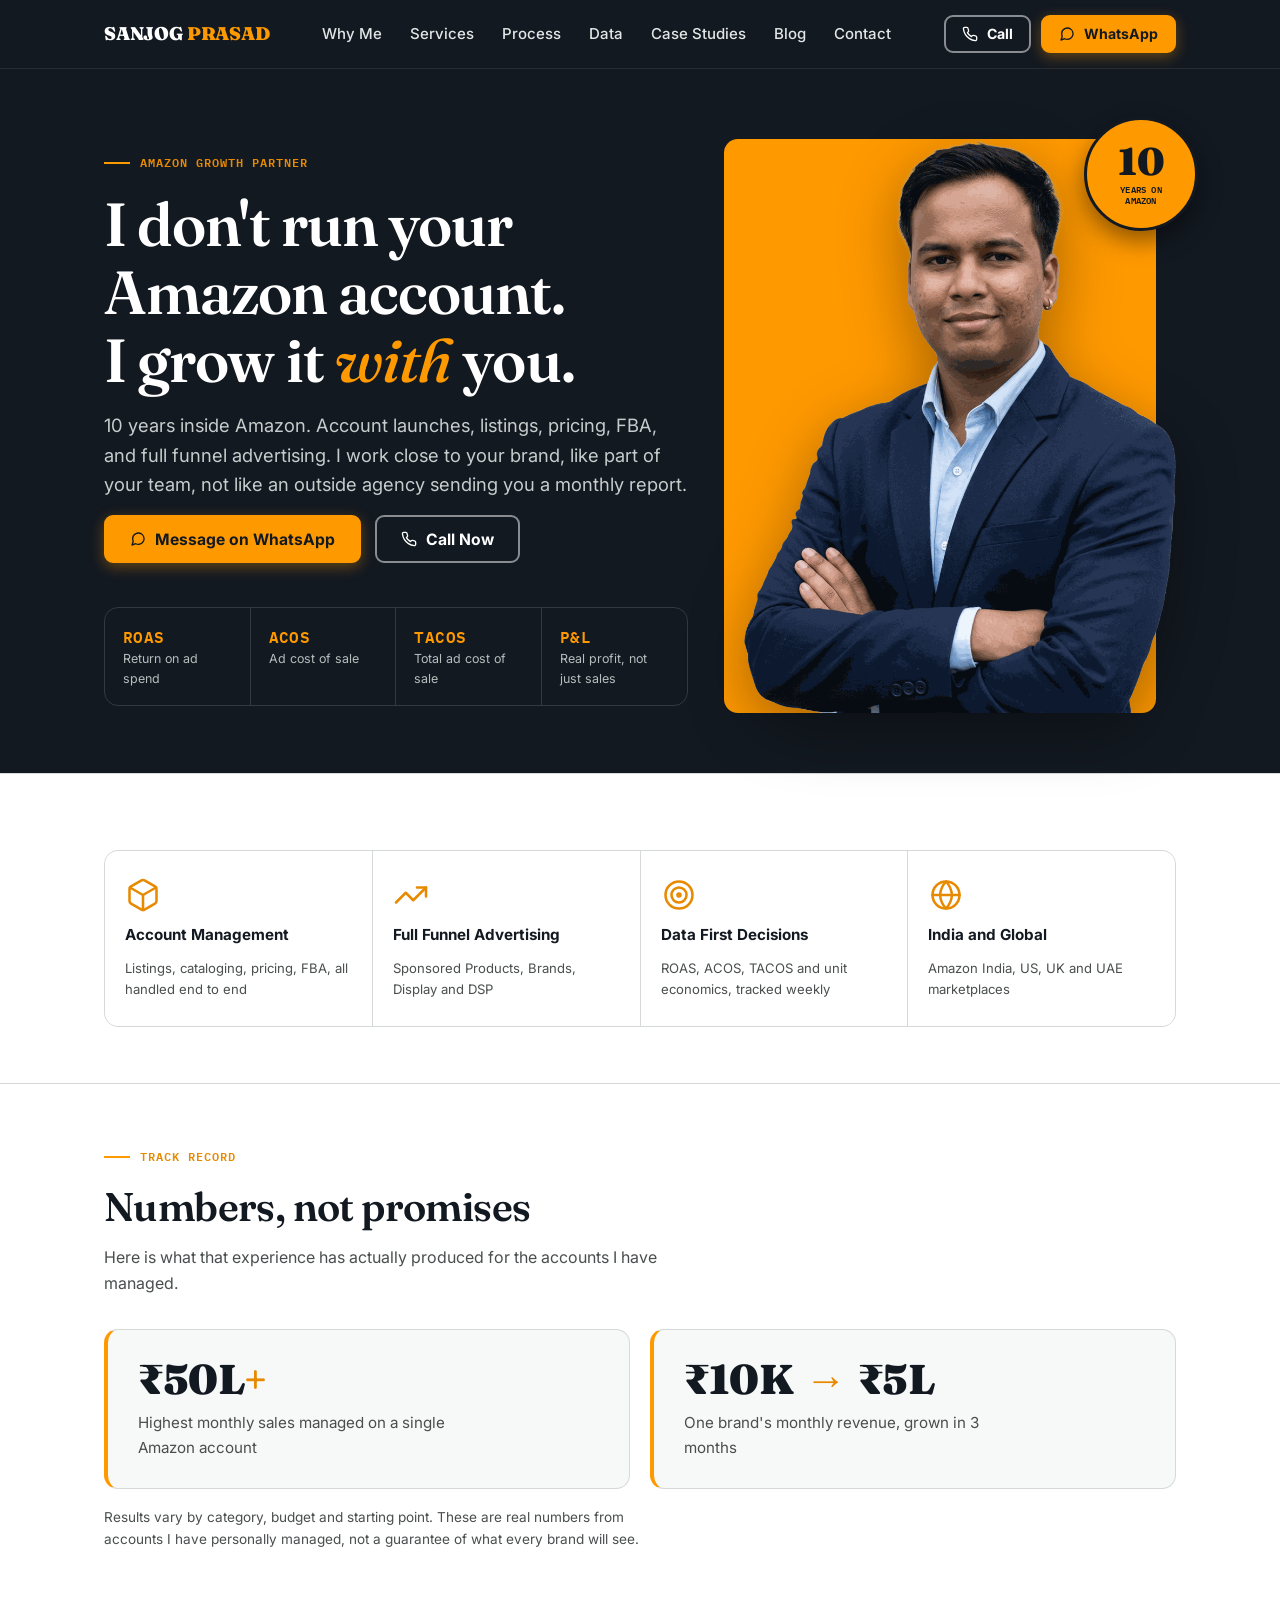
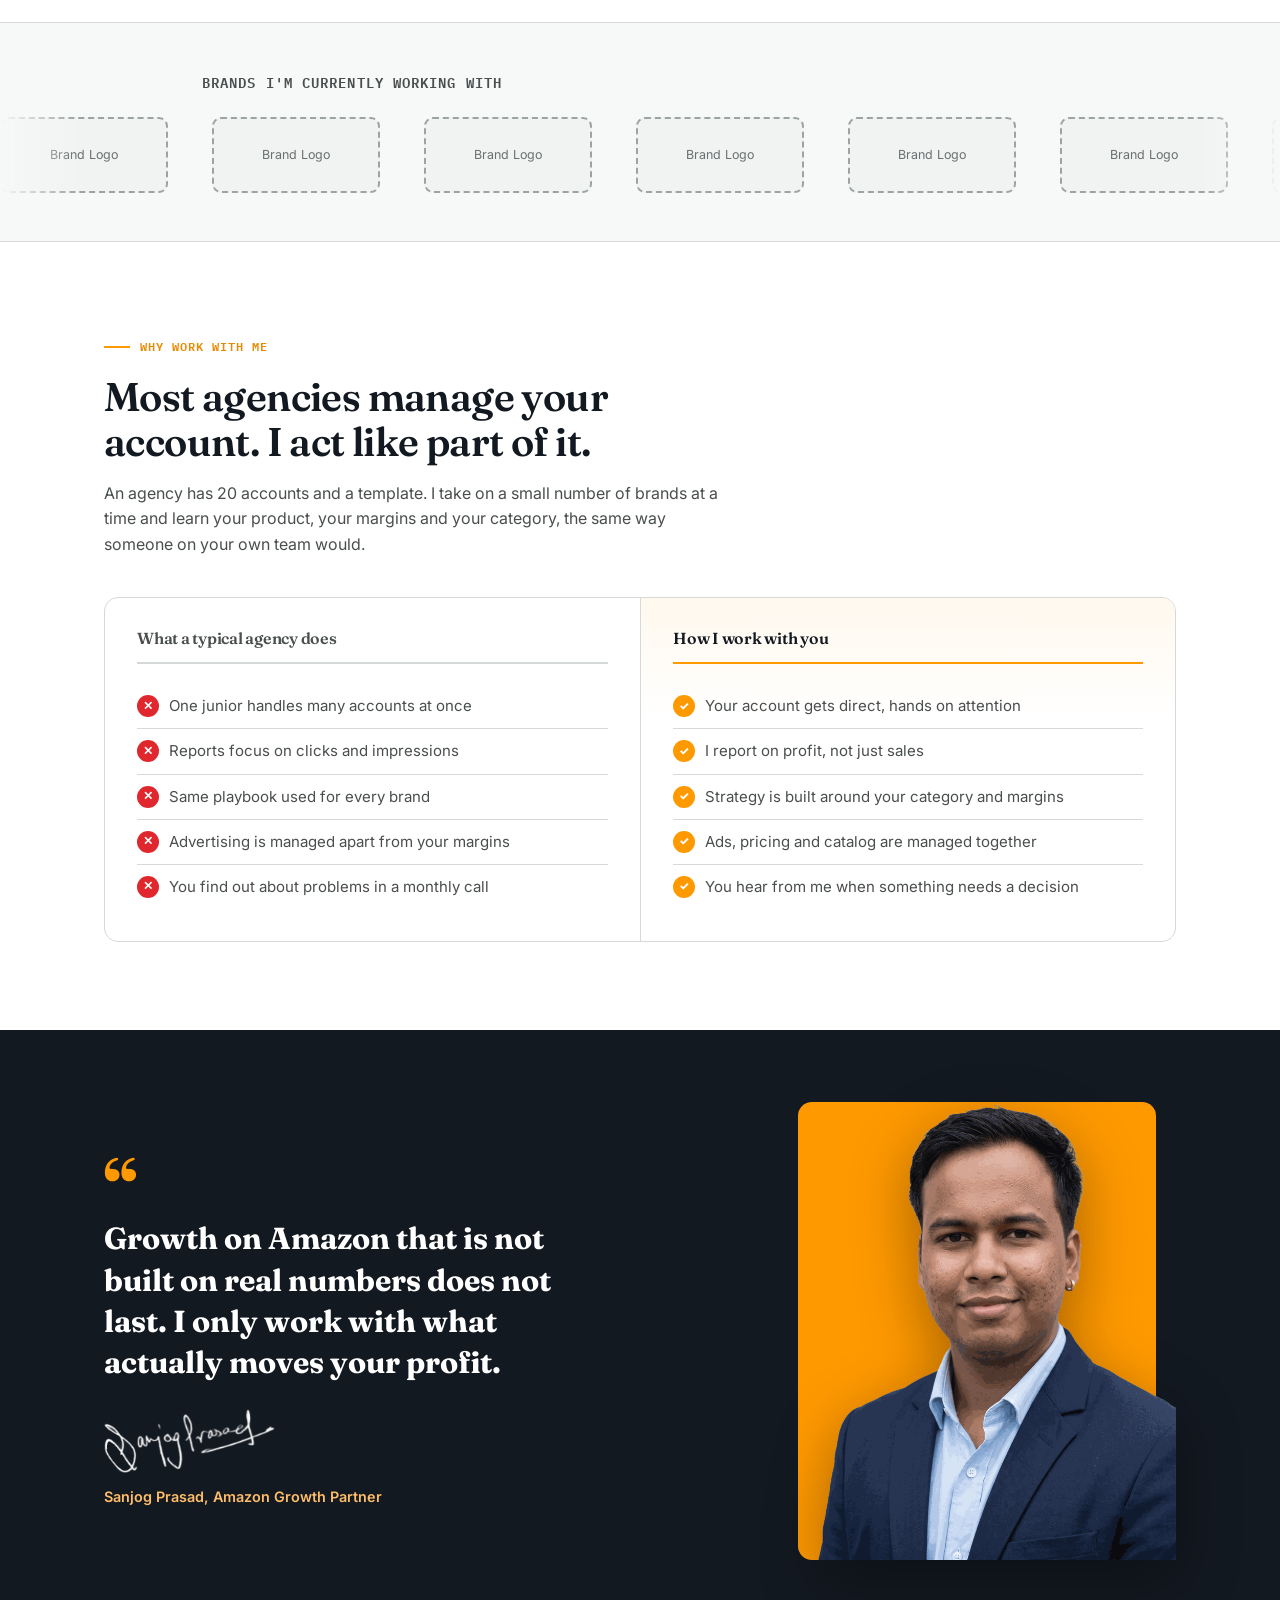
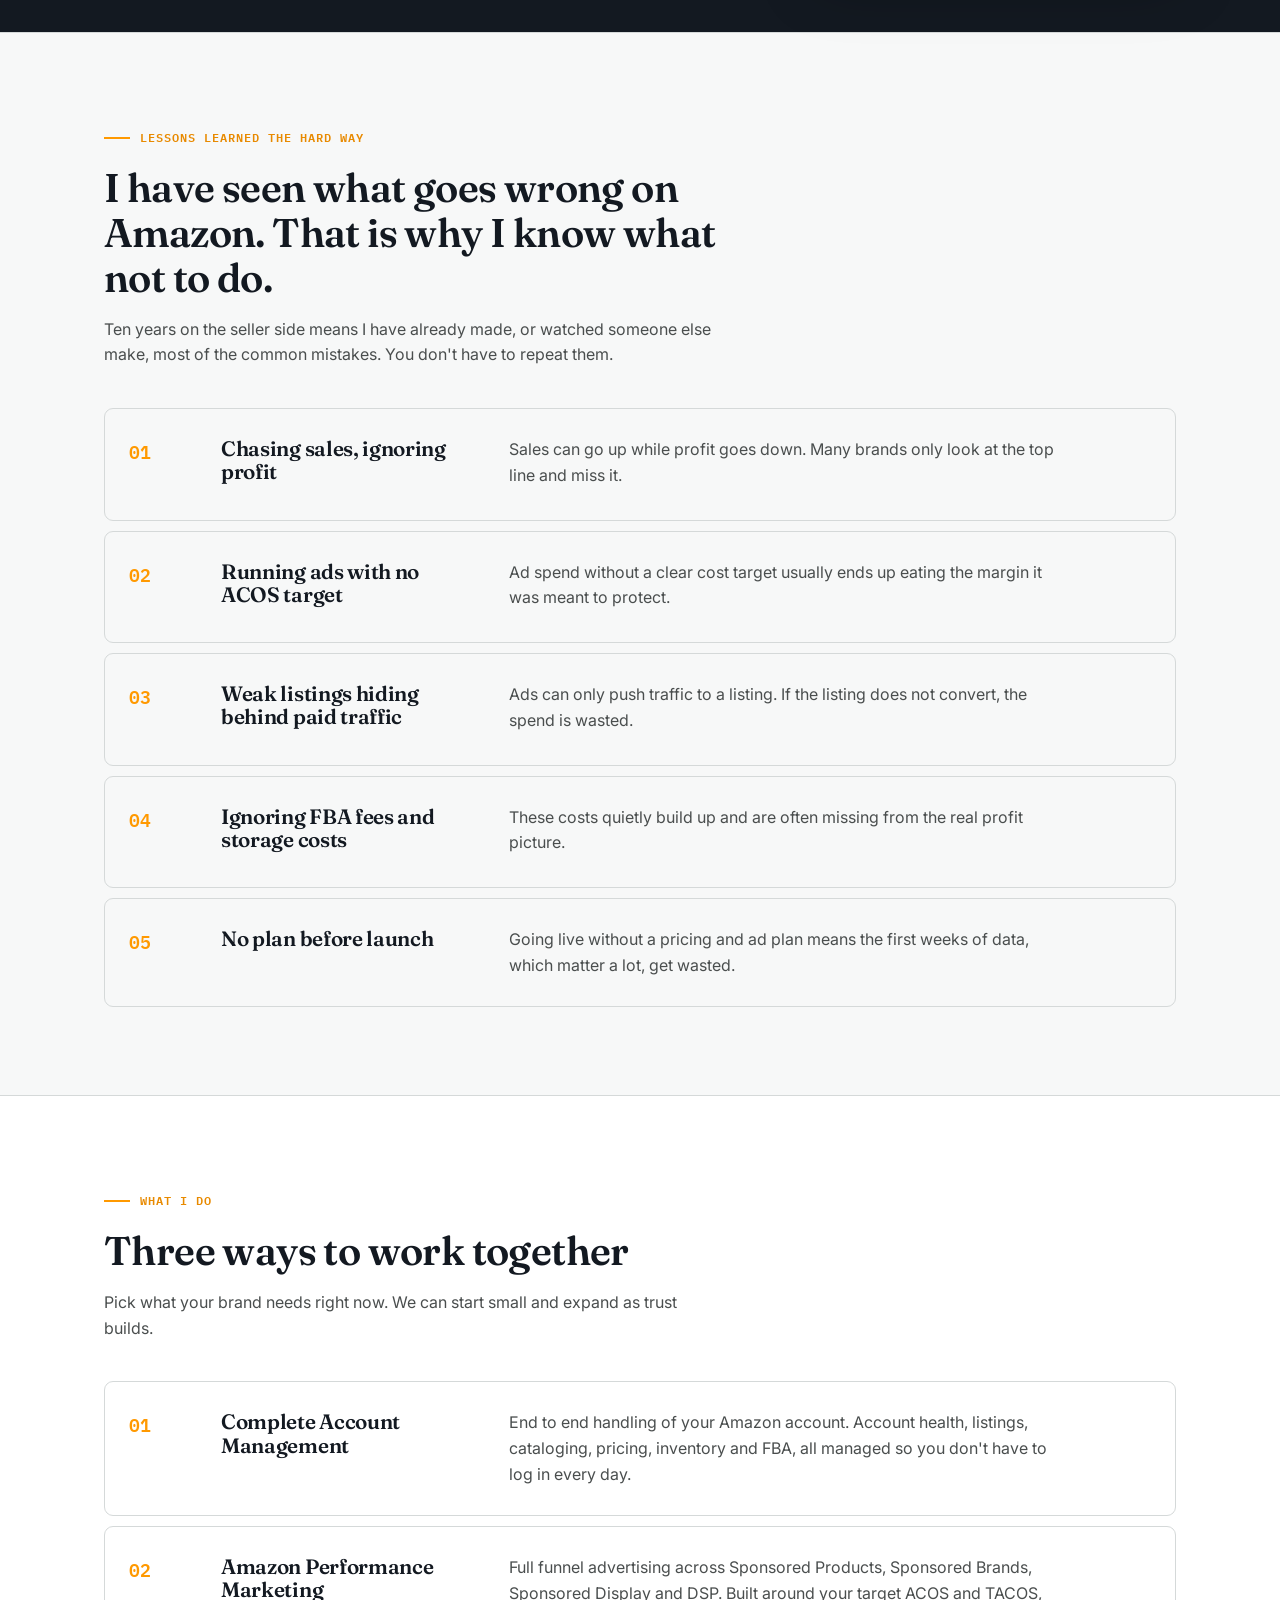
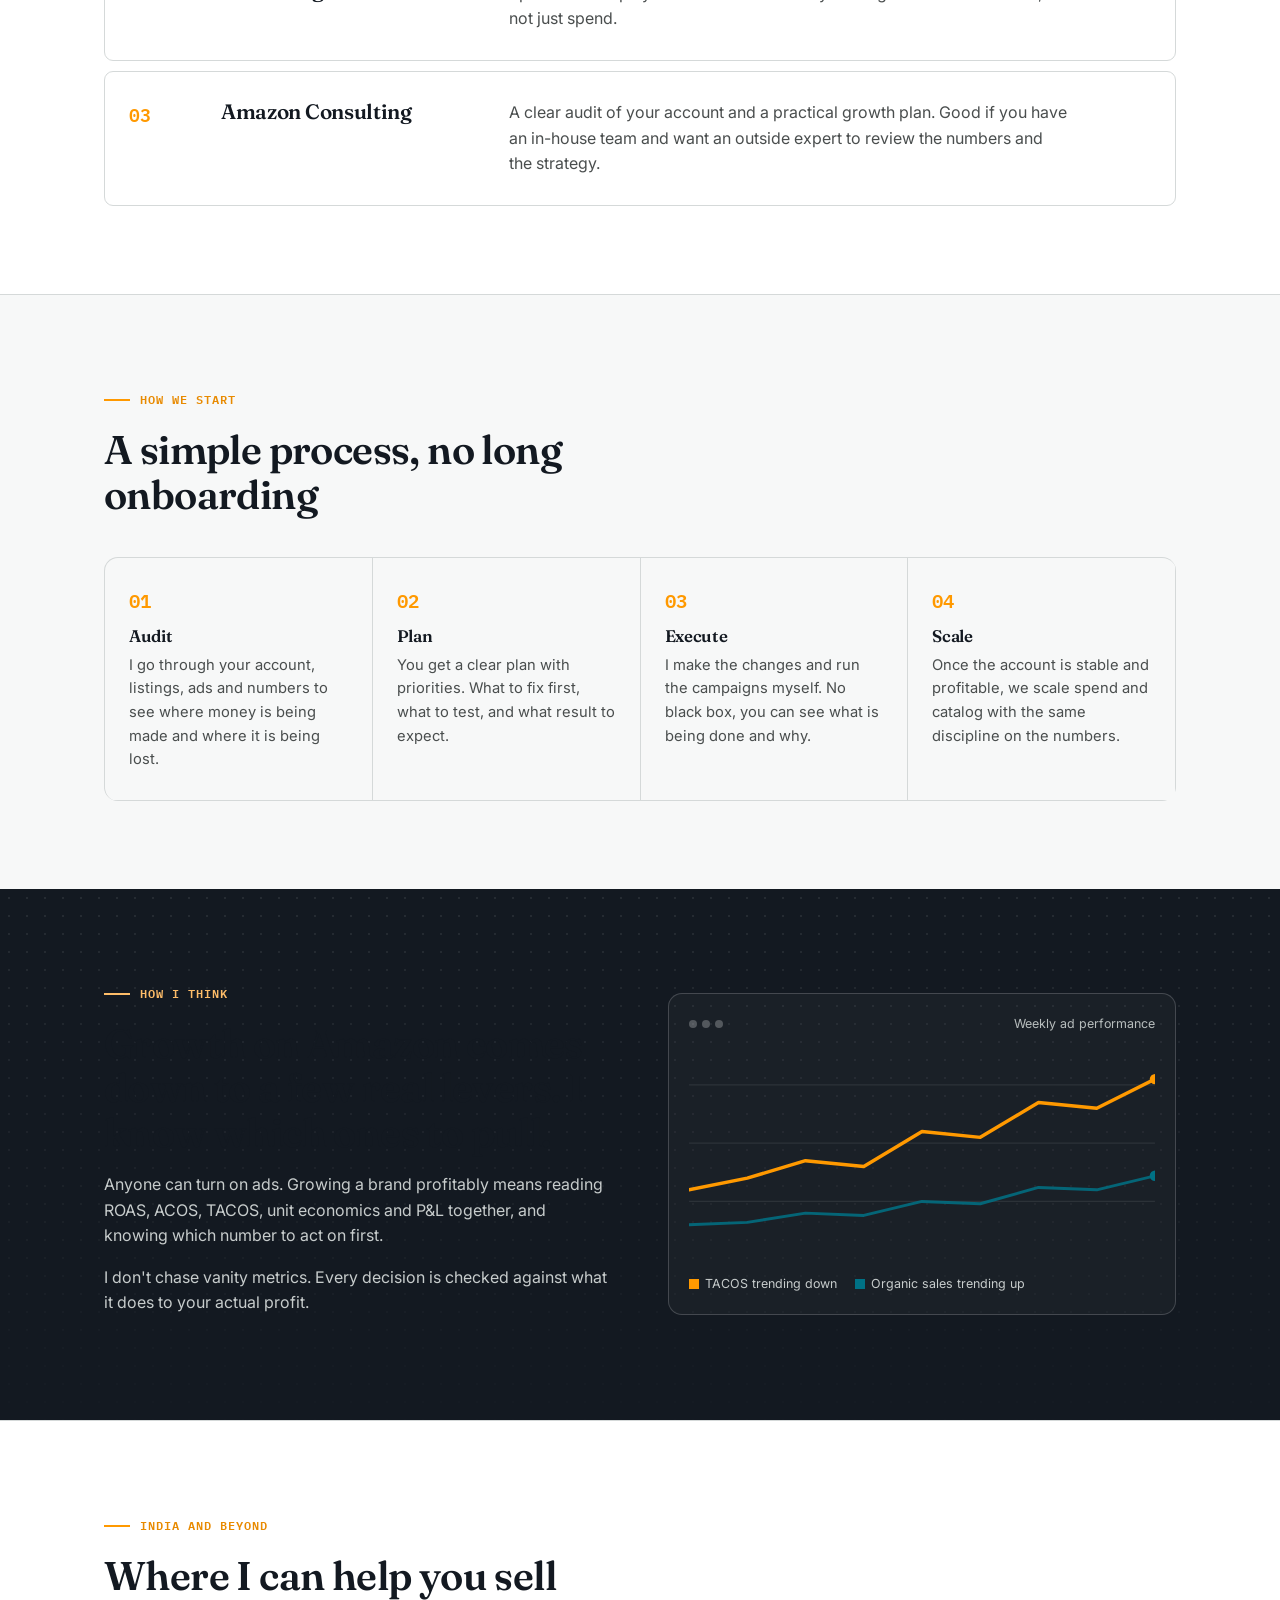
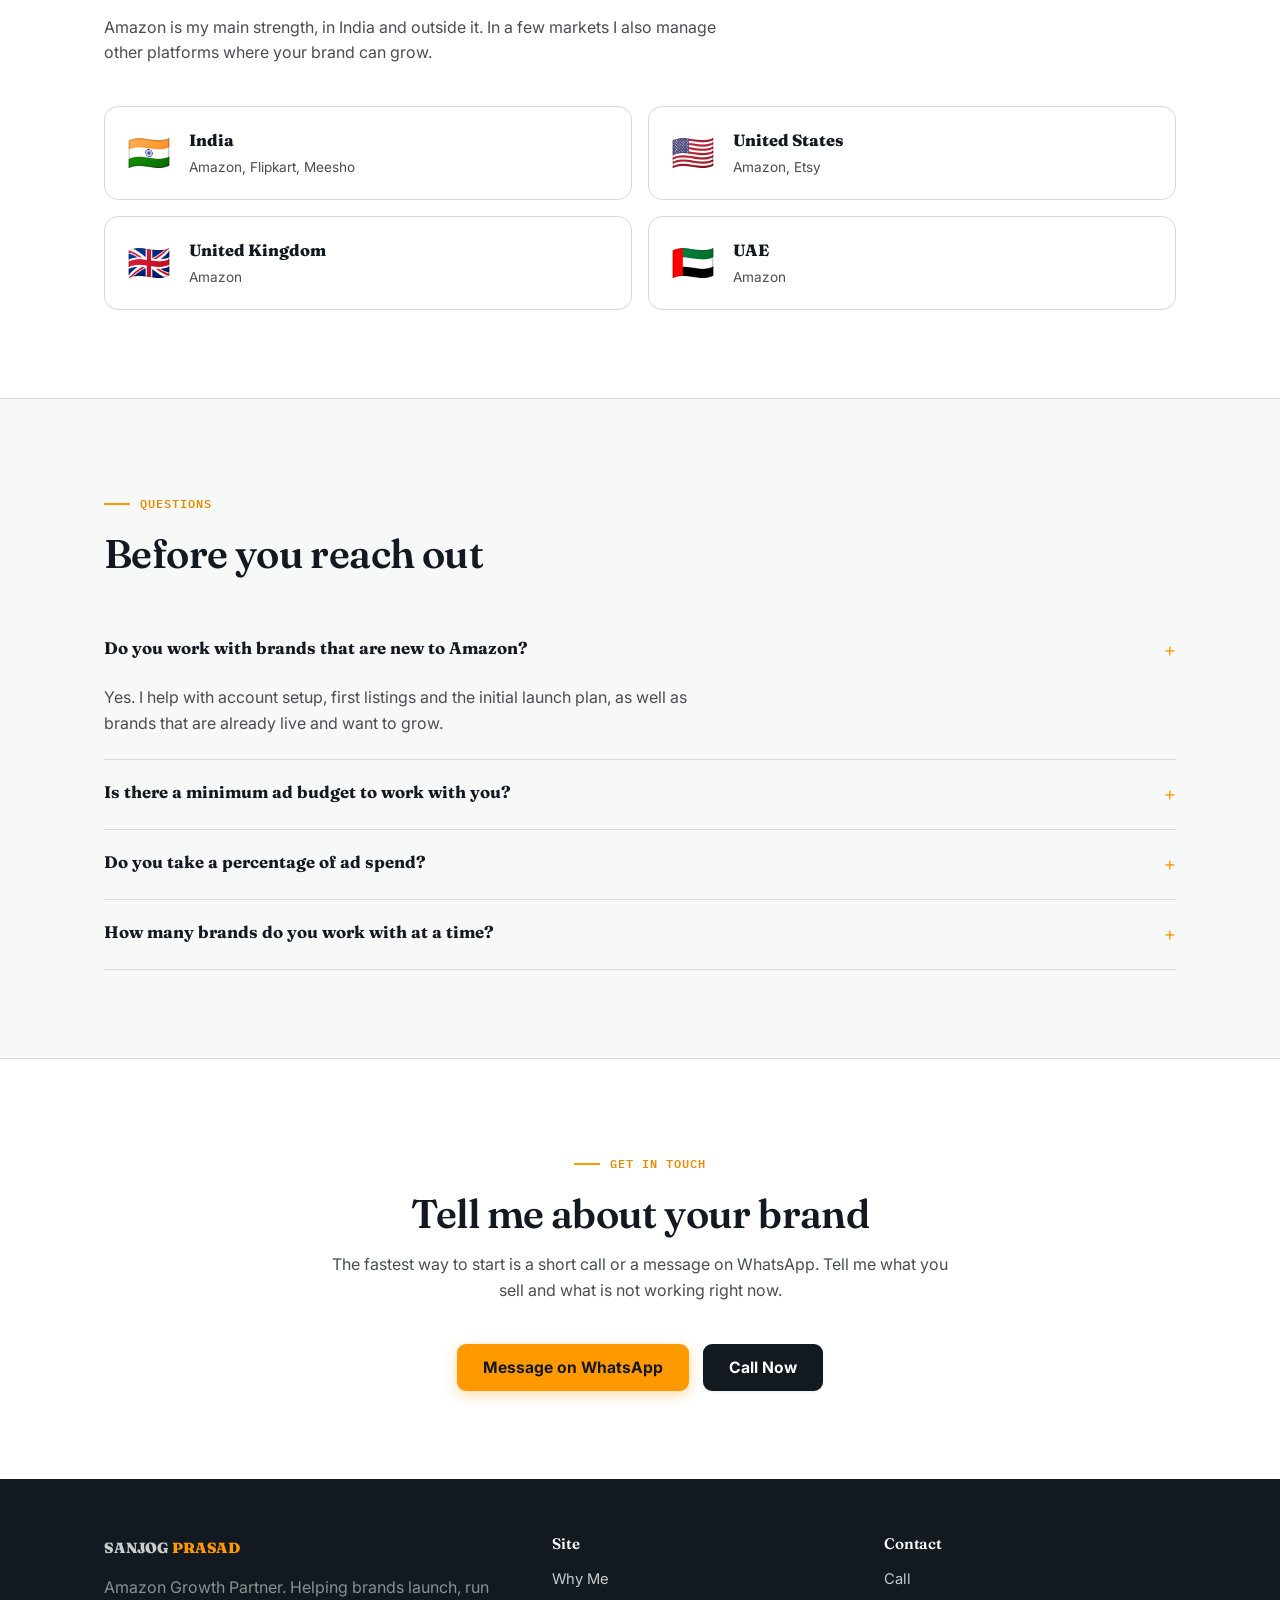
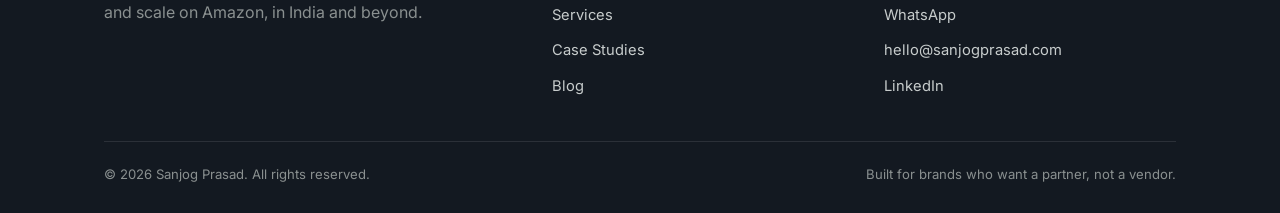
==== index.html @ 2256ba17 "Overhaul typography: serif+mono system, remove pill badges" ====
<!doctype html>
<html lang="en">
<head>
<meta charset="UTF-8">
<meta name="viewport" content="width=device-width, initial-scale=1.0">
<title>Sanjog Prasad | Amazon Growth Partner for Brands</title>
<meta name="description" content="Sanjog Prasad helps brands grow on Amazon. 10 years of hands on experience in account management, listings, FBA and full funnel advertising. Works like an in-house partner, not an agency.">
<link rel="canonical" href="https://sanjogprasad.com/">

<meta property="og:title" content="Sanjog Prasad | Amazon Growth Partner">
<meta property="og:description" content="10 years inside Amazon. Now working as a growth partner for brands, not just another agency.">
<meta property="og:type" content="website">
<meta property="og:url" content="https://sanjogprasad.com/">

<link rel="preconnect" href="https://fonts.googleapis.com">
<link rel="preconnect" href="https://fonts.gstatic.com" crossorigin>
<link href="https://fonts.googleapis.com/css2?family=Fraunces:ital,opsz,wght@0,9..144,300..900;1,9..144,300..900&family=Inter:wght@400;500;600;700&family=IBM+Plex+Mono:wght@500;600;700&display=swap" rel="stylesheet">
<link rel="icon" href="favicon.svg" type="image/svg+xml">
<link rel="stylesheet" href="css/style.css">

<script type="application/ld+json">
{
  "@context": "https://schema.org",
  "@type": "Person",
  "name": "Sanjog Prasad",
  "jobTitle": "Amazon Growth Partner",
  "url": "https://sanjogprasad.com/",
  "worksFor": {
    "@type": "Organization",
    "name": "Sanjog Prasad"
  },
  "knowsAbout": ["Amazon Advertising", "Amazon FBA", "Amazon Account Management", "Amazon SEO", "Unit Economics", "ROAS", "ACOS", "TACOS"]
}
</script>
<script type="application/ld+json">
{
  "@context": "https://schema.org",
  "@type": "ProfessionalService",
  "name": "Sanjog Prasad - Amazon Growth Partner",
  "url": "https://sanjogprasad.com/",
  "areaServed": ["India", "United States", "United Kingdom", "United Arab Emirates"],
  "serviceType": ["Amazon Account Management", "Amazon Performance Marketing", "Amazon Consulting"]
}
</script>
</head>
<body>

<header class="site-header">
  <div class="wrap nav-row">
    <a href="index.html" class="logo">SANJOG <span>PRASAD</span></a>
    <nav>
      <ul class="nav-links" id="navLinks">
        <li><a href="#why">Why Me</a></li>
        <li><a href="#services">Services</a></li>
        <li><a href="#process">Process</a></li>
        <li><a href="#data">Data</a></li>
        <li><a href="case-studies.html">Case Studies</a></li>
        <li><a href="blog.html">Blog</a></li>
        <li><a href="#contact">Contact</a></li>
      </ul>
    </nav>
    <div class="nav-cta">
      <a href="tel:+918920631606" class="btn btn-outline"><svg width="16" height="16" viewBox="0 0 24 24" fill="none" stroke="currentColor" stroke-width="2" stroke-linecap="round" stroke-linejoin="round"><path d="M22 16.92v3a2 2 0 0 1-2.18 2 19.79 19.79 0 0 1-8.63-3.07 19.5 19.5 0 0 1-6-6 19.79 19.79 0 0 1-3.07-8.67A2 2 0 0 1 4.11 2h3a2 2 0 0 1 2 1.72c.13.96.36 1.9.7 2.81a2 2 0 0 1-.45 2.11L8.09 9.91a16 16 0 0 0 6 6l1.27-1.27a2 2 0 0 1 2.11-.45c.91.34 1.85.57 2.81.7A2 2 0 0 1 22 16.92Z"/></svg>Call</a>
      <a href="https://wa.me/918920631606?text=Hi%20Sanjog%2C%20I%20found%20your%20website%20and%20want%20to%20talk%20about%20growing%20my%20brand%20on%20Amazon." class="btn btn-orange" target="_blank" rel="noopener"><svg width="16" height="16" viewBox="0 0 24 24" fill="none" stroke="currentColor" stroke-width="2" stroke-linecap="round" stroke-linejoin="round"><path d="M21 11.5a8.38 8.38 0 0 1-.9 3.8 8.5 8.5 0 0 1-7.6 4.7 8.38 8.38 0 0 1-3.8-.9L3 21l1.9-5.7a8.38 8.38 0 0 1-.9-3.8 8.5 8.5 0 0 1 4.7-7.6 8.38 8.38 0 0 1 3.8-.9h.5a8.48 8.48 0 0 1 8 8v.5Z"/></svg>WhatsApp</a>
    </div>
    <button class="nav-toggle" id="navToggle" aria-label="Open menu" aria-expanded="false">&#9776;</button>
  </div>
</header>

<!-- ============ HERO ============ -->
<section class="hero">
  <div class="wrap hero-grid">
    <div>
      <span class="tag">Amazon Growth Partner</span>
      <h1>I don't run your Amazon account.<br>I grow it <span class="accent">with</span> you.</h1>
      <p class="lead">10 years inside Amazon. Account launches, listings, pricing, FBA, and full funnel advertising. I work close to your brand, like part of your team, not like an outside agency sending you a monthly report.</p>
      <div class="btn-row">
        <a href="https://wa.me/918920631606?text=Hi%20Sanjog%2C%20I%20want%20to%20talk%20about%20my%20Amazon%20business." class="btn btn-orange" target="_blank" rel="noopener"><svg width="16" height="16" viewBox="0 0 24 24" fill="none" stroke="currentColor" stroke-width="2" stroke-linecap="round" stroke-linejoin="round"><path d="M21 11.5a8.38 8.38 0 0 1-.9 3.8 8.5 8.5 0 0 1-7.6 4.7 8.38 8.38 0 0 1-3.8-.9L3 21l1.9-5.7a8.38 8.38 0 0 1-.9-3.8 8.5 8.5 0 0 1 4.7-7.6 8.38 8.38 0 0 1 3.8-.9h.5a8.48 8.48 0 0 1 8 8v.5Z"/></svg>Message on WhatsApp</a>
        <a href="tel:+918920631606" class="btn btn-outline"><svg width="16" height="16" viewBox="0 0 24 24" fill="none" stroke="currentColor" stroke-width="2" stroke-linecap="round" stroke-linejoin="round"><path d="M22 16.92v3a2 2 0 0 1-2.18 2 19.79 19.79 0 0 1-8.63-3.07 19.5 19.5 0 0 1-6-6 19.79 19.79 0 0 1-3.07-8.67A2 2 0 0 1 4.11 2h3a2 2 0 0 1 2 1.72c.13.96.36 1.9.7 2.81a2 2 0 0 1-.45 2.11L8.09 9.91a16 16 0 0 0 6 6l1.27-1.27a2 2 0 0 1 2.11-.45c.91.34 1.85.57 2.81.7A2 2 0 0 1 22 16.92Z"/></svg>Call Now</a>
      </div>

      <div class="ticker">
        <div class="ticker-item"><div class="k">ROAS</div><div class="v">Return on ad spend</div></div>
        <div class="ticker-item"><div class="k">ACOS</div><div class="v">Ad cost of sale</div></div>
        <div class="ticker-item"><div class="k">TACOS</div><div class="v">Total ad cost of sale</div></div>
        <div class="ticker-item"><div class="k">P&amp;L</div><div class="v">Real profit, not just sales</div></div>
      </div>
    </div>

    <div class="hero-photo-wrap photo-accent">
      <div class="hero-years"><span class="n">10</span><span class="t">Years on<br>Amazon</span></div>
      <img src="assets/sanjog-portrait.png" alt="Sanjog Prasad, Amazon Growth Partner" class="hero-photo">
    </div>
  </div>
</section>

<!-- ============ PROOF STRIP ============ -->
<section class="section" style="padding-top:56px;padding-bottom:56px;">
  <div class="wrap">
    <div class="stat-strip">
      <div class="stat-item">
        <svg class="icon" viewBox="0 0 24 24" fill="none" stroke="currentColor" stroke-width="1.7" stroke-linecap="round" stroke-linejoin="round"><path d="M21 8a2 2 0 0 0-1-1.73l-7-4a2 2 0 0 0-2 0l-7 4A2 2 0 0 0 3 8v8a2 2 0 0 0 1 1.73l7 4a2 2 0 0 0 2 0l7-4a2 2 0 0 0 1-1.73Z"/><path d="m3.3 7 8.7 5 8.7-5"/><path d="M12 22V12"/></svg>
        <div class="label">Account Management</div>
        <div class="sub">Listings, cataloging, pricing, FBA, all handled end to end</div>
      </div>
      <div class="stat-item">
        <svg class="icon" viewBox="0 0 24 24" fill="none" stroke="currentColor" stroke-width="1.7" stroke-linecap="round" stroke-linejoin="round"><path d="M22 7 13.5 15.5 8.5 10.5 2 17"/><path d="M16 7h6v6"/></svg>
        <div class="label">Full Funnel Advertising</div>
        <div class="sub">Sponsored Products, Brands, Display and DSP</div>
      </div>
      <div class="stat-item">
        <svg class="icon" viewBox="0 0 24 24" fill="none" stroke="currentColor" stroke-width="1.7" stroke-linecap="round" stroke-linejoin="round"><circle cx="12" cy="12" r="9"/><circle cx="12" cy="12" r="5"/><circle cx="12" cy="12" r="1"/></svg>
        <div class="label">Data First Decisions</div>
        <div class="sub">ROAS, ACOS, TACOS and unit economics, tracked weekly</div>
      </div>
      <div class="stat-item">
        <svg class="icon" viewBox="0 0 24 24" fill="none" stroke="currentColor" stroke-width="1.7" stroke-linecap="round" stroke-linejoin="round"><circle cx="12" cy="12" r="9"/><path d="M3 12h18"/><path d="M12 3a15 15 0 0 1 4 9 15 15 0 0 1-4 9 15 15 0 0 1-4-9 15 15 0 0 1 4-9Z"/></svg>
        <div class="label">India and Global</div>
        <div class="sub">Amazon India, US, UK and UAE marketplaces</div>
      </div>
    </div>
  </div>
</section>

<!-- ============ REAL NUMBERS ============ -->
<section class="section" style="padding-top:56px;padding-bottom:56px;">
  <div class="wrap">
    <div class="section-head" style="margin-bottom:32px;">
      <span class="tag">Track record</span>
      <h2>Numbers, not promises</h2>
      <p>Here is what that experience has actually produced for the accounts I have managed.</p>
    </div>

    <div class="result-grid">
      <div class="result-card">
        <div class="result-num">&#8377;50L<span class="plus">+</span></div>
        <div class="result-label">Highest monthly sales managed on a single Amazon account</div>
      </div>
      <div class="result-card">
        <div class="result-num">&#8377;10K <span class="arrow">&#8594;</span> &#8377;5L</div>
        <div class="result-label">One brand's monthly revenue, grown in 3 months</div>
      </div>
    </div>
    <p class="small" style="margin-top:18px;">Results vary by category, budget and starting point. These are real numbers from accounts I have personally managed, not a guarantee of what every brand will see.</p>
  </div>
</section>

<!-- ============ CURRENT BRAND PARTNERS (placeholder logos, replace with real ones) ============ -->
<section class="section section-soft" style="padding-top:48px;padding-bottom:48px;">
  <div class="wrap">
    <p class="small center" style="font-family:var(--font-mono);text-transform:uppercase;letter-spacing:0.08em;font-weight:600;margin-bottom:24px;">Brands I'm currently working with</p>
  </div>
  <div class="logo-marquee">
    <div class="logo-track">
      <div class="logo-chip">Brand Logo</div>
      <div class="logo-chip">Brand Logo</div>
      <div class="logo-chip">Brand Logo</div>
      <div class="logo-chip">Brand Logo</div>
      <div class="logo-chip">Brand Logo</div>
      <div class="logo-chip">Brand Logo</div>
      <div class="logo-chip">Brand Logo</div>
      <div class="logo-chip">Brand Logo</div>
      <!-- duplicated set for a seamless loop, keep identical to the row above -->
      <div class="logo-chip">Brand Logo</div>
      <div class="logo-chip">Brand Logo</div>
      <div class="logo-chip">Brand Logo</div>
      <div class="logo-chip">Brand Logo</div>
      <div class="logo-chip">Brand Logo</div>
      <div class="logo-chip">Brand Logo</div>
      <div class="logo-chip">Brand Logo</div>
      <div class="logo-chip">Brand Logo</div>
    </div>
  </div>
</section>

<!-- ============ WHY NOT AN AGENCY ============ -->
<section class="section" id="why">
  <div class="wrap">
    <div class="section-head">
      <span class="tag">Why work with me</span>
      <h2>Most agencies manage your account. I act like part of it.</h2>
      <p>An agency has 20 accounts and a template. I take on a small number of brands at a time and learn your product, your margins and your category, the same way someone on your own team would.</p>
    </div>

    <div class="compare">
      <div class="compare-col theirs">
        <h4>What a typical agency does</h4>
        <ul class="compare-list">
          <li><span class="mark">&#10005;</span> One junior handles many accounts at once</li>
          <li><span class="mark">&#10005;</span> Reports focus on clicks and impressions</li>
          <li><span class="mark">&#10005;</span> Same playbook used for every brand</li>
          <li><span class="mark">&#10005;</span> Advertising is managed apart from your margins</li>
          <li><span class="mark">&#10005;</span> You find out about problems in a monthly call</li>
        </ul>
      </div>
      <div class="compare-col mine">
        <h4>How I work with you</h4>
        <ul class="compare-list">
          <li><span class="mark">&#10003;</span> Your account gets direct, hands on attention</li>
          <li><span class="mark">&#10003;</span> I report on profit, not just sales</li>
          <li><span class="mark">&#10003;</span> Strategy is built around your category and margins</li>
          <li><span class="mark">&#10003;</span> Ads, pricing and catalog are managed together</li>
          <li><span class="mark">&#10003;</span> You hear from me when something needs a decision</li>
        </ul>
      </div>
    </div>
  </div>
</section>

<!-- ============ MANIFESTO ============ -->
<section class="manifesto">
  <div class="wrap manifesto-grid">
    <div>
      <span class="mark">&ldquo;</span>
      <p>Growth on Amazon that is not built on real numbers does not last. I only work with what actually moves your profit.</p>
      <img src="assets/signature-white.png" alt="Sanjog Prasad signature" class="manifesto-sig">
      <div class="who">Sanjog Prasad, Amazon Growth Partner</div>
    </div>
    <div class="manifesto-photo-wrap photo-accent">
      <img src="assets/sanjog-closeup.png" alt="Sanjog Prasad" class="manifesto-photo">
    </div>
  </div>
</section>

<!-- ============ COMMON MISTAKES ============ -->
<section class="section section-soft">
  <div class="wrap">
    <div class="section-head">
      <span class="tag">Lessons learned the hard way</span>
      <h2>I have seen what goes wrong on Amazon. That is why I know what not to do.</h2>
      <p>Ten years on the seller side means I have already made, or watched someone else make, most of the common mistakes. You don't have to repeat them.</p>
    </div>

    <div class="ledger">
      <div class="ledger-row">
        <div class="no">01</div>
        <h3>Chasing sales, ignoring profit</h3>
        <p class="col-desc">Sales can go up while profit goes down. Many brands only look at the top line and miss it.</p>
      </div>
      <div class="ledger-row">
        <div class="no">02</div>
        <h3>Running ads with no ACOS target</h3>
        <p class="col-desc">Ad spend without a clear cost target usually ends up eating the margin it was meant to protect.</p>
      </div>
      <div class="ledger-row">
        <div class="no">03</div>
        <h3>Weak listings hiding behind paid traffic</h3>
        <p class="col-desc">Ads can only push traffic to a listing. If the listing does not convert, the spend is wasted.</p>
      </div>
      <div class="ledger-row">
        <div class="no">04</div>
        <h3>Ignoring FBA fees and storage costs</h3>
        <p class="col-desc">These costs quietly build up and are often missing from the real profit picture.</p>
      </div>
      <div class="ledger-row">
        <div class="no">05</div>
        <h3>No plan before launch</h3>
        <p class="col-desc">Going live without a pricing and ad plan means the first weeks of data, which matter a lot, get wasted.</p>
      </div>
    </div>
  </div>
</section>

<!-- ============ SERVICES ============ -->
<section class="section" id="services">
  <div class="wrap">
    <div class="section-head">
      <span class="tag">What I do</span>
      <h2>Three ways to work together</h2>
      <p>Pick what your brand needs right now. We can start small and expand as trust builds.</p>
    </div>

    <div class="ledger">
      <div class="ledger-row">
        <div class="no">01</div>
        <h3>Complete Account Management</h3>
        <p class="col-desc">End to end handling of your Amazon account. Account health, listings, cataloging, pricing, inventory and FBA, all managed so you don't have to log in every day.</p>
      </div>
      <div class="ledger-row">
        <div class="no">02</div>
        <h3>Amazon Performance Marketing</h3>
        <p class="col-desc">Full funnel advertising across Sponsored Products, Sponsored Brands, Sponsored Display and DSP. Built around your target ACOS and TACOS, not just spend.</p>
      </div>
      <div class="ledger-row">
        <div class="no">03</div>
        <h3>Amazon Consulting</h3>
        <p class="col-desc">A clear audit of your account and a practical growth plan. Good if you have an in-house team and want an outside expert to review the numbers and the strategy.</p>
      </div>
    </div>
  </div>
</section>

<!-- ============ PROCESS ============ -->
<section class="section section-soft" id="process">
  <div class="wrap">
    <div class="section-head">
      <span class="tag">How we start</span>
      <h2>A simple process, no long onboarding</h2>
    </div>
    <div class="steps">
      <div class="step">
        <span class="no">01</span>
        <h3>Audit</h3>
        <p>I go through your account, listings, ads and numbers to see where money is being made and where it is being lost.</p>
      </div>
      <div class="step">
        <span class="no">02</span>
        <h3>Plan</h3>
        <p>You get a clear plan with priorities. What to fix first, what to test, and what result to expect.</p>
      </div>
      <div class="step">
        <span class="no">03</span>
        <h3>Execute</h3>
        <p>I make the changes and run the campaigns myself. No black box, you can see what is being done and why.</p>
      </div>
      <div class="step">
        <span class="no">04</span>
        <h3>Scale</h3>
        <p>Once the account is stable and profitable, we scale spend and catalog with the same discipline on the numbers.</p>
      </div>
    </div>
  </div>
</section>

<!-- ============ DATA / EXPERTISE ============ -->
<section class="section section-dark" id="data">
  <div class="wrap split">
    <div>
      <span class="tag">How I think</span>
      <h2>Growth on Amazon comes down to a few real levers. I know which ones to pull.</h2>
      <p style="color:#C7CCCC;">Anyone can turn on ads. Growing a brand profitably means reading ROAS, ACOS, TACOS, unit economics and P&amp;L together, and knowing which number to act on first.</p>
      <p style="color:#C7CCCC;">I don't chase vanity metrics. Every decision is checked against what it does to your actual profit.</p>
    </div>
    <div class="dash-mock">
      <div class="dash-top">
        <span class="dot-row"><span></span><span></span><span></span></span>
        <span>Weekly ad performance</span>
      </div>
      <svg viewBox="0 0 400 180" xmlns="http://www.w3.org/2000/svg">
        <line x1="0" y1="30" x2="400" y2="30" stroke="rgba(255,255,255,0.08)"/>
        <line x1="0" y1="80" x2="400" y2="80" stroke="rgba(255,255,255,0.08)"/>
        <line x1="0" y1="130" x2="400" y2="130" stroke="rgba(255,255,255,0.08)"/>
        <polyline points="0,120 50,110 100,95 150,100 200,70 250,75 300,45 350,50 400,25" fill="none" stroke="#FF9900" stroke-width="3" stroke-linecap="round" stroke-linejoin="round"/>
        <polyline points="0,150 50,148 100,140 150,142 200,130 250,132 300,118 350,120 400,108" fill="none" stroke="#007185" stroke-width="2.5" stroke-linecap="round" stroke-linejoin="round" opacity="0.85"/>
        <circle cx="400" cy="25" r="4.5" fill="#FF9900"/>
        <circle cx="400" cy="108" r="4.5" fill="#007185"/>
      </svg>
      <div class="dash-legend">
        <span><i style="background:#FF9900;"></i>TACOS trending down</span>
        <span><i style="background:#007185;"></i>Organic sales trending up</span>
      </div>
    </div>
  </div>
</section>

<!-- ============ GLOBAL ============ -->
<section class="section">
  <div class="wrap">
    <div class="section-head">
      <span class="tag">India and beyond</span>
      <h2>Where I can help you sell</h2>
      <p>Amazon is my main strength, in India and outside it. In a few markets I also manage other platforms where your brand can grow.</p>
    </div>
    <div class="country-grid">
      <div class="country-card">
        <span class="flag" aria-hidden="true">&#127470;&#127475;</span>
        <div>
          <div class="name">India</div>
          <div class="platforms">Amazon, Flipkart, Meesho</div>
        </div>
      </div>
      <div class="country-card">
        <span class="flag" aria-hidden="true">&#127482;&#127480;</span>
        <div>
          <div class="name">United States</div>
          <div class="platforms">Amazon, Etsy</div>
        </div>
      </div>
      <div class="country-card">
        <span class="flag" aria-hidden="true">&#127468;&#127463;</span>
        <div>
          <div class="name">United Kingdom</div>
          <div class="platforms">Amazon</div>
        </div>
      </div>
      <div class="country-card">
        <span class="flag" aria-hidden="true">&#127462;&#127466;</span>
        <div>
          <div class="name">UAE</div>
          <div class="platforms">Amazon</div>
        </div>
      </div>
    </div>
  </div>
</section>

<!-- ============ FAQ ============ -->
<section class="section section-soft">
  <div class="wrap">
    <div class="section-head">
      <span class="tag">Questions</span>
      <h2>Before you reach out</h2>
    </div>
    <div class="faq-list">
      <div class="faq-item open">
        <button class="faq-q"><span>Do you work with brands that are new to Amazon?</span><span class="icon">+</span></button>
        <div class="faq-a"><p>Yes. I help with account setup, first listings and the initial launch plan, as well as brands that are already live and want to grow.</p></div>
      </div>
      <div class="faq-item">
        <button class="faq-q"><span>Is there a minimum ad budget to work with you?</span><span class="icon">+</span></button>
        <div class="faq-a"><p>It depends on your category and goals. Share your numbers on a call and I will tell you honestly if it makes sense right now.</p></div>
      </div>
      <div class="faq-item">
        <button class="faq-q"><span>Do you take a percentage of ad spend?</span><span class="icon">+</span></button>
        <div class="faq-a"><p>Pricing depends on the service and scope. We will discuss a structure that makes sense for your budget before anything starts.</p></div>
      </div>
      <div class="faq-item">
        <button class="faq-q"><span>How many brands do you work with at a time?</span><span class="icon">+</span></button>
        <div class="faq-a"><p>I keep this limited on purpose, so every brand gets real attention instead of being one of many accounts on a list.</p></div>
      </div>
    </div>
  </div>
</section>

<!-- ============ CONTACT ============ -->
<section class="section" id="contact">
  <div class="wrap center">
    <div class="section-head" style="margin-left:auto;margin-right:auto;">
      <span class="tag">Get in touch</span>
      <h2>Tell me about your brand</h2>
      <p style="margin-left:auto;margin-right:auto;">The fastest way to start is a short call or a message on WhatsApp. Tell me what you sell and what is not working right now.</p>
    </div>
    <div class="btn-row" style="justify-content:center;">
      <a href="https://wa.me/918920631606?text=Hi%20Sanjog%2C%20I%20want%20to%20talk%20about%20my%20Amazon%20business." class="btn btn-orange" target="_blank" rel="noopener">Message on WhatsApp</a>
      <a href="tel:+918920631606" class="btn btn-navy">Call Now</a>
    </div>
  </div>
</section>

<footer class="site-footer">
  <div class="wrap">
    <div class="footer-grid">
      <div>
        <a href="index.html" class="logo">SANJOG <span>PRASAD</span></a>
        <p style="color:#8A9090;margin-top:14px;">Amazon Growth Partner. Helping brands launch, run and scale on Amazon, in India and beyond.</p>
      </div>
      <div>
        <h4>Site</h4>
        <ul>
          <li><a href="index.html#why">Why Me</a></li>
          <li><a href="index.html#services">Services</a></li>
          <li><a href="case-studies.html">Case Studies</a></li>
          <li><a href="blog.html">Blog</a></li>
        </ul>
      </div>
      <div>
        <h4>Contact</h4>
        <ul>
          <li><a href="tel:+918920631606">Call</a></li>
          <li><a href="https://wa.me/918920631606" target="_blank" rel="noopener">WhatsApp</a></li>
          <li><a href="mailto:hello@sanjogprasad.com">hello@sanjogprasad.com</a></li>
          <li><a href="https://linkedin.com/in/" target="_blank" rel="noopener">LinkedIn</a></li>
        </ul>
      </div>
    </div>
    <div class="footer-bottom">
      <span>&copy; <span id="year"></span> Sanjog Prasad. All rights reserved.</span>
      <span>Built for brands who want a partner, not a vendor.</span>
    </div>
  </div>
</footer>

<div class="sticky-cta">
  <div class="wrap">
    <a href="tel:+918920631606" class="call"><svg width="16" height="16" viewBox="0 0 24 24" fill="none" stroke="currentColor" stroke-width="2" stroke-linecap="round" stroke-linejoin="round"><path d="M22 16.92v3a2 2 0 0 1-2.18 2 19.79 19.79 0 0 1-8.63-3.07 19.5 19.5 0 0 1-6-6 19.79 19.79 0 0 1-3.07-8.67A2 2 0 0 1 4.11 2h3a2 2 0 0 1 2 1.72c.13.96.36 1.9.7 2.81a2 2 0 0 1-.45 2.11L8.09 9.91a16 16 0 0 0 6 6l1.27-1.27a2 2 0 0 1 2.11-.45c.91.34 1.85.57 2.81.7A2 2 0 0 1 22 16.92Z"/></svg>Call Now</a>
    <a href="https://wa.me/918920631606?text=Hi%20Sanjog%2C%20I%20want%20to%20talk%20about%20my%20Amazon%20business." class="wa" target="_blank" rel="noopener"><svg width="16" height="16" viewBox="0 0 24 24" fill="none" stroke="currentColor" stroke-width="2" stroke-linecap="round" stroke-linejoin="round"><path d="M21 11.5a8.38 8.38 0 0 1-.9 3.8 8.5 8.5 0 0 1-7.6 4.7 8.38 8.38 0 0 1-3.8-.9L3 21l1.9-5.7a8.38 8.38 0 0 1-.9-3.8 8.5 8.5 0 0 1 4.7-7.6 8.38 8.38 0 0 1 3.8-.9h.5a8.48 8.48 0 0 1 8 8v.5Z"/></svg>WhatsApp</a>
  </div>
</div>

<script src="js/script.js"></script>
</body>
</html>
---- css/style.css ----
/* ===========================================================
   SANJOG PRASAD — Amazon Growth Partner
   Stylesheet. Colors match Amazon's own brand palette on purpose.
=========================================================== */

:root{
  --navy: #131921;
  --navy-2: #232F3E;
  --orange: #FF9900;
  --orange-dark: #E88A00;
  --gold: #FEBD69;
  --teal: #007185;
  --paper: #FFFFFF;
  --ink: #0F1111;
  --ink-soft: #4A4E4E;
  --line: #D5D9D9;
  --bg-soft: #F7F8F8;

  --font-head: "Fraunces", Georgia, "Times New Roman", serif;
  --font-body: "Inter", "Helvetica Neue", Arial, sans-serif;
  --font-mono: "IBM Plex Mono", "SF Mono", Menlo, monospace;

  --maxw: 1120px;
  --gap: 24px;

  --shadow-sm: 0 1px 2px rgba(15,17,17,0.08);
  --shadow-md: 0 10px 30px rgba(19,25,33,0.12);
  --shadow-btn: 0 4px 14px rgba(255,153,0,0.35);

  --radius: 14px;
  --radius-sm: 9px;
  --radius-pill: 999px;
}

*{ box-sizing: border-box; }
html{ scroll-behavior: smooth; }
@media (prefers-reduced-motion: reduce){
  html{ scroll-behavior: auto; }
  *{ animation-duration: 0.001ms !important; animation-iteration-count: 1 !important; transition-duration: 0.001ms !important; }
}

body{
  margin: 0;
  background: var(--paper);
  color: var(--ink);
  font-family: var(--font-body);
  font-size: 16px;
  line-height: 1.6;
  -webkit-font-smoothing: antialiased;
}

img{ max-width: 100%; display: block; }
a{ color: var(--teal); }
a:focus-visible, button:focus-visible, input:focus-visible, textarea:focus-visible{
  outline: 3px solid var(--orange);
  outline-offset: 2px;
}

.wrap{
  max-width: var(--maxw);
  margin: 0 auto;
  padding: 0 24px;
}

h1,h2,h3,h4{
  font-family: var(--font-head);
  color: var(--navy);
  line-height: 1.12;
  margin: 0 0 16px;
  font-weight: 600;
  letter-spacing: -0.015em;
}
h1{ font-size: clamp(2.3rem, 5vw, 3.8rem); font-weight: 600; }
h2{ font-size: clamp(1.8rem, 3.2vw, 2.5rem); font-weight: 600; }
h3{ font-size: 1.3rem; font-weight: 600; }

p{ margin: 0 0 16px; max-width: 62ch; color: var(--ink-soft); }
p.lead{ font-size: 1.15rem; color: var(--ink); max-width: 56ch; }

.section{ padding: 88px 0; border-top: 1px solid var(--line); }
.section:first-of-type{ border-top: none; }
.section-dark{ background: var(--navy); border-top: none; position: relative; overflow: hidden; }
.section-dark::before{
  content: "";
  position: absolute; inset: 0;
  background-image: radial-gradient(rgba(255,255,255,0.09) 1px, transparent 1px);
  background-size: 18px 18px;
  mask-image: linear-gradient(to bottom, rgba(0,0,0,0.9), rgba(0,0,0,0.1));
  pointer-events: none;
}
.section-dark .wrap{ position: relative; z-index: 1; }
.section-soft{ background: var(--bg-soft); }

@media (max-width: 720px){
  .section{ padding: 56px 0; }
}

.tag{
  display: inline-flex;
  align-items: center;
  gap: 10px;
  font-family: var(--font-mono);
  font-weight: 600;
  font-size: 0.78rem;
  letter-spacing: 0.08em;
  text-transform: uppercase;
  color: var(--orange-dark);
  margin-bottom: 18px;
}
.tag::before{
  content: "";
  width: 26px;
  height: 2px;
  background: var(--orange);
  flex: 0 0 auto;
}
.section-dark .tag{ color: var(--gold); }
.section-dark .tag::before{ background: var(--gold); }

/* ---------- Buttons ---------- */
.btn{
  display: inline-flex;
  align-items: center;
  gap: 9px;
  font-family: var(--font-body);
  font-weight: 700;
  font-size: 0.98rem;
  padding: 14px 24px;
  border: 2px solid transparent;
  border-radius: var(--radius-sm);
  cursor: pointer;
  text-decoration: none;
  line-height: 1;
  white-space: nowrap;
  transition: transform 0.12s ease, box-shadow 0.12s ease, background 0.12s ease;
}
.btn svg{ flex: 0 0 auto; }
.btn-orange{ background: var(--orange); color: var(--navy); border-color: var(--orange); box-shadow: var(--shadow-btn); }
.btn-orange:hover{ background: var(--orange-dark); border-color: var(--orange-dark); transform: translateY(-1px); box-shadow: 0 8px 20px rgba(255,153,0,0.42); }
.btn-outline{ background: transparent; color: var(--paper); border-color: rgba(255,255,255,0.5); }
.btn-outline:hover{ border-color: var(--paper); background: rgba(255,255,255,0.06); }
.btn-navy{ background: var(--navy); color: var(--paper); border-color: var(--navy); box-shadow: var(--shadow-sm); }
.btn-navy:hover{ background: var(--navy-2); transform: translateY(-1px); }
.btn-row{ display: flex; flex-wrap: wrap; gap: 14px; margin-top: 8px; }

@media (max-width: 520px){
  .btn-row{ flex-direction: column; align-items: stretch; }
  .btn-row .btn{ justify-content: center; }
}

/* ---------- Header / Nav ---------- */
.site-header{
  position: sticky;
  top: 0;
  z-index: 50;
  background: var(--navy);
  border-bottom: 1px solid rgba(255,255,255,0.08);
}
.nav-row{
  display: flex;
  align-items: center;
  justify-content: space-between;
  height: 68px;
}
.logo{
  font-family: var(--font-head);
  font-weight: 900;
  font-size: 1.15rem;
  color: var(--paper);
  text-decoration: none;
  letter-spacing: -0.01em;
}
.logo span{ color: var(--orange); }

.nav-links{
  display: flex;
  gap: 28px;
  list-style: none;
  margin: 0; padding: 0;
}
.nav-links a{
  color: #E3E6E6;
  text-decoration: none;
  font-size: 0.94rem;
  font-weight: 500;
}
.nav-links a:hover{ color: var(--orange); }

.nav-cta{ display: flex; gap: 10px; align-items: center; }
.nav-cta .btn{ padding: 9px 16px; font-size: 0.88rem; }

.nav-toggle{ display: none; background: none; border: none; color: var(--paper); font-size: 1.6rem; cursor: pointer; }

@media (max-width: 880px){
  .nav-links{
    position: absolute;
    top: 68px; left: 0; right: 0;
    background: var(--navy);
    flex-direction: column;
    padding: 8px 24px 24px;
    gap: 4px;
    border-bottom: 1px solid rgba(255,255,255,0.08);
    border-radius: 0 0 var(--radius) var(--radius);
    box-shadow: var(--shadow-md);
    display: none;
  }
  .nav-links.open{ display: flex; }
  .nav-links a{ display: block; padding: 12px 0; border-bottom: 1px solid rgba(255,255,255,0.06); }
  .nav-toggle{ display: block; }
  /* Sticky bottom bar already gives mobile visitors Call + WhatsApp,
     so the header CTAs are hidden to keep the top bar uncluttered. */
  .nav-cta{ display: none; }
}

/* ---------- Hero ---------- */
.hero{
  background: var(--navy);
  color: var(--paper);
  padding: 70px 0 60px;
  position: relative;
}
.hero .tag, .hero h1, .hero p.lead, .hero .btn-row, .hero .ticker{
  opacity: 0;
  animation: heroIn 0.7s ease forwards;
}
.hero .tag{ animation-delay: 0.05s; }
.hero h1{ animation-delay: 0.15s; }
.hero p.lead{ animation-delay: 0.28s; }
.hero .btn-row{ animation-delay: 0.4s; }
.hero .ticker{ animation-delay: 0.5s; }
.hero-photo-wrap{ opacity: 0; animation: heroInPhoto 0.8s ease 0.3s forwards; }
@keyframes heroIn{ from{ opacity: 0; transform: translateY(10px); } to{ opacity: 1; transform: translateY(0); } }
@keyframes heroInPhoto{ from{ opacity: 0; transform: translateY(14px); } to{ opacity: 1; transform: translateY(0); } }
@media (prefers-reduced-motion: reduce){
  .hero .tag, .hero h1, .hero p.lead, .hero .btn-row, .hero .ticker, .hero-photo-wrap{ opacity: 1; animation: none; }
}
.hero-grid{
  display: grid;
  grid-template-columns: 1.15fr 0.85fr;
  gap: 56px;
  align-items: center;
}
.hero h1{ color: var(--paper); }
.hero h1 .accent{ color: var(--orange); font-style: italic; font-weight: 500; }
.hero p.lead{ color: #C7CCCC; }

.photo-accent{ position: relative; }
.photo-accent::before{
  content: "";
  position: absolute;
  top: 0; left: -20px;
  width: 100%; height: 100%;
  background: var(--orange);
  border-radius: var(--radius);
  z-index: 0;
}
.photo-accent img{
  width: 100%;
  height: auto;
  display: block;
  position: relative;
  z-index: 1;
  filter: drop-shadow(0 18px 30px rgba(0,0,0,0.35));
}
.hero-years{
  position: absolute;
  top: -22px; right: -22px;
  z-index: 2;
  background: var(--orange);
  border: 3px solid var(--navy);
  border-radius: 50%;
  width: 114px; height: 114px;
  display: flex; flex-direction: column; align-items: center; justify-content: center;
  line-height: 1;
  box-shadow: 0 10px 24px rgba(0,0,0,0.45);
  text-align: center;
}
.hero-years .n{ font-family: var(--font-head); font-weight: 900; font-size: 2.4rem; color: var(--navy); }
.hero-years .t{ font-family: var(--font-mono); font-size: 0.56rem; font-weight: 600; color: var(--navy); text-transform: uppercase; letter-spacing: 0.02em; margin-top: 3px; line-height: 1.25; }

@media (max-width: 880px){
  .hero-grid{ grid-template-columns: 1fr; }
  .hero-photo-wrap{ order: -1; max-width: 300px; margin: 0 auto 20px; }
  .photo-accent::before{ left: -14px; }
  .hero-years{ width: 92px; height: 92px; top: -16px; right: -16px; }
  .hero-years .n{ font-size: 2rem; }
  .hero-years .t{ font-size: 0.55rem; }
}

/* ---------- Placeholder photo boxes ---------- */
.photo-slot{
  border: 2px dashed #9CA3A3;
  border-radius: var(--radius);
  background: #F1F2F2;
  color: #4A4E4E;
  display: flex;
  flex-direction: column;
  align-items: center;
  justify-content: center;
  text-align: center;
  padding: 24px;
  font-size: 0.86rem;
  line-height: 1.5;
  min-height: 220px;
}
.photo-slot strong{ display: block; color: var(--navy); font-size: 0.95rem; margin-bottom: 6px; }
.section-dark .photo-slot{ border-color: rgba(255,255,255,0.35); background: rgba(255,255,255,0.04); color: #C7CCCC; }
.section-dark .photo-slot strong{ color: var(--paper); }

/* ---------- Metric ticker strip ---------- */
.ticker{
  display: grid;
  grid-template-columns: repeat(4, 1fr);
  gap: 0;
  border: 1px solid rgba(255,255,255,0.14);
  border-radius: var(--radius);
  overflow: hidden;
  margin-top: 44px;
}
.ticker-item{
  padding: 16px 18px;
  border-right: 1px solid rgba(255,255,255,0.14);
}
.ticker-item:last-child{ border-right: none; }
.ticker-item .k{
  font-family: var(--font-mono);
  font-weight: 600;
  font-size: 0.98rem;
  color: var(--orange);
  letter-spacing: 0.03em;
}
.ticker-item .v{ font-size: 0.78rem; color: #B7BDBD; }

@media (max-width: 640px){
  .ticker{ grid-template-columns: repeat(2, 1fr); }
  .ticker-item{ border-right: 1px solid rgba(255,255,255,0.14); border-bottom: 1px solid rgba(255,255,255,0.14); }
  .ticker-item:nth-child(2n){ border-right: none; }
  .ticker-item:nth-last-child(-n+2){ border-bottom: none; }
}

/* ---------- Ledger list (services, mistakes) ---------- */
.ledger{ margin-top: 12px; display: flex; flex-direction: column; gap: 10px; }
.ledger-row{
  display: grid;
  grid-template-columns: 64px 260px 1fr;
  gap: 28px;
  padding: 28px 24px;
  border: 1px solid var(--line);
  border-radius: var(--radius-sm);
  align-items: start;
  transition: border-color 0.15s ease, background 0.15s ease;
}
.ledger-row:hover{ border-color: var(--orange); background: var(--bg-soft); }
.ledger-row .no{
  font-family: var(--font-mono);
  font-weight: 600;
  font-size: 1.15rem;
  color: var(--orange);
}
.ledger-row h3{ margin-bottom: 8px; }
.ledger-row p{ margin: 0; max-width: 56ch; }

@media (max-width: 760px){
  .ledger-row{ grid-template-columns: 40px 1fr; }
  .ledger-row .col-desc{ grid-column: 2 / 3; }
}

/* ---------- Comparison ledger (agency vs him) ---------- */
.compare{
  display: grid;
  grid-template-columns: 1fr 1fr;
  border: 1px solid var(--line);
  border-radius: var(--radius);
  overflow: hidden;
  margin-top: 20px;
}
.compare-col{ padding: 32px; }
.compare-col + .compare-col{ border-left: 1px solid var(--line); }
.compare-col h4{
  font-family: var(--font-head);
  font-size: 1rem;
  text-transform: none;
  margin: 0 0 20px;
  padding-bottom: 14px;
  border-bottom: 2px solid var(--line);
}
.compare-col.mine h4{ color: var(--navy); border-bottom-color: var(--orange); }
.compare-col.theirs h4{ color: var(--ink-soft); }
.compare-list{ list-style: none; margin: 0; padding: 0; }
.compare-list li{
  padding: 10px 0;
  border-bottom: 1px solid var(--line);
  font-size: 0.94rem;
  display: flex;
  gap: 10px;
  color: var(--ink-soft);
}
.compare-list li:last-child{ border-bottom: none; }
.compare-list li .mark{
  font-weight: 800;
  flex: 0 0 auto;
  width: 22px; height: 22px;
  border-radius: 50%;
  display: inline-flex; align-items: center; justify-content: center;
  font-size: 0.72rem;
  margin-top: 1px;
}
.compare-col.mine .mark{ color: var(--paper); background: var(--orange); }
.compare-col.theirs .mark{ color: var(--paper); background: #E0272D; }
.compare-col.mine{ background: linear-gradient(180deg, #FFF8ED 0%, transparent 120px); }

@media (max-width: 700px){
  .compare{ grid-template-columns: 1fr; }
  .compare-col + .compare-col{ border-left: none; border-top: 1px solid var(--line); }
}

/* ---------- Process steps ---------- */
.steps{
  display: grid;
  grid-template-columns: repeat(4, 1fr);
  gap: 0;
  border-top: 1px solid var(--line);
  border-left: 1px solid var(--line);
  border-radius: var(--radius);
  overflow: hidden;
  margin-top: 20px;
}
.step{
  padding: 28px 24px;
  border-right: 1px solid var(--line);
  border-bottom: 1px solid var(--line);
}
.step .no{
  font-family: var(--font-mono);
  font-weight: 600;
  color: var(--orange);
  font-size: 1.2rem;
  display: block;
  margin-bottom: 10px;
}
.step h3{ font-size: 1.05rem; margin-bottom: 8px; }
.step p{ font-size: 0.92rem; margin: 0; }

@media (max-width: 900px){
  .steps{ grid-template-columns: 1fr 1fr; }
}
@media (max-width: 560px){
  .steps{ grid-template-columns: 1fr; }
}

/* ---------- Two column generic ---------- */
.split{
  display: grid;
  grid-template-columns: 1fr 1fr;
  gap: 56px;
  align-items: center;
}
@media (max-width: 880px){
  .split{ grid-template-columns: 1fr; }
  .split.reverse .col-photo{ order: -1; }
}

/* ---------- Global expansion strip ---------- */
.flags-row{
  display: flex;
  flex-wrap: wrap;
  gap: 12px;
  margin-top: 20px;
}
.flag-chip{
  border: 1px solid var(--line);
  border-radius: var(--radius-pill);
  background: var(--paper);
  padding: 8px 16px;
  font-size: 0.88rem;
  font-weight: 600;
  color: var(--navy);
}

/* ---------- Country cards (Beyond India section) ---------- */
.country-grid{
  display: grid;
  grid-template-columns: repeat(2, 1fr);
  gap: 16px;
  margin-top: 24px;
}
.country-card{
  border: 1px solid var(--line);
  border-radius: var(--radius);
  padding: 20px 22px;
  display: flex;
  align-items: center;
  gap: 18px;
  background: var(--paper);
}
.country-card .flag{ font-size: 2.2rem; line-height: 1; flex: 0 0 auto; }
.country-card .name{ font-family: var(--font-head); font-weight: 800; color: var(--navy); font-size: 1.02rem; margin-bottom: 4px; }
.country-card .platforms{ font-size: 0.85rem; color: var(--ink-soft); }
@media (max-width: 640px){
  .country-grid{ grid-template-columns: 1fr; }
}

/* ---------- Footer ---------- */
.site-footer{
  background: var(--navy);
  color: #C7CCCC;
  padding: 56px 0 28px;
}
.footer-grid{
  display: grid;
  grid-template-columns: 1.4fr 1fr 1fr;
  gap: 40px;
  padding-bottom: 32px;
  border-bottom: 1px solid rgba(255,255,255,0.1);
}
@media (max-width: 700px){
  .footer-grid{ grid-template-columns: 1fr; gap: 28px; }
  .footer-bottom{ flex-direction: column; }
}
.site-footer h4{ color: var(--paper); font-family: var(--font-head); font-size: 0.95rem; margin-bottom: 14px; }
.site-footer ul{ list-style: none; margin: 0; padding: 0; }
.site-footer li{ margin-bottom: 10px; }
.site-footer a{ color: #C7CCCC; text-decoration: none; font-size: 0.92rem; }
.site-footer a:hover{ color: var(--orange); }
.footer-bottom{
  display: flex;
  justify-content: space-between;
  flex-wrap: wrap;
  gap: 10px;
  padding-top: 22px;
  font-size: 0.82rem;
  color: #8A9090;
}

/* ---------- Sticky mobile CTA bar ---------- */
.sticky-cta{
  position: fixed;
  bottom: 0; left: 0; right: 0;
  z-index: 60;
  display: none;
  border-top: 1px solid var(--line);
  border-radius: var(--radius) var(--radius) 0 0;
  overflow: hidden;
  box-shadow: var(--shadow-md);
  background: var(--paper);
}
.sticky-cta .wrap{ display: flex; padding: 0; }
.sticky-cta a{
  flex: 1;
  display: inline-flex;
  align-items: center;
  justify-content: center;
  gap: 7px;
  padding: 15px 10px;
  font-weight: 700;
  font-size: 0.92rem;
  text-decoration: none;
}
.sticky-cta .call{ background: var(--navy); color: var(--paper); }
.sticky-cta .wa{ background: var(--orange); color: var(--navy); }
@media (max-width: 880px){
  .sticky-cta{ display: block; }
  body{ padding-bottom: 56px; }
}

/* ---------- FAQ / accordion ---------- */
.faq-item{ border-bottom: 1px solid var(--line); }
.faq-q{
  width: 100%;
  text-align: left;
  background: none;
  border: none;
  padding: 22px 0;
  font-family: var(--font-head);
  font-weight: 700;
  font-size: 1.05rem;
  color: var(--navy);
  cursor: pointer;
  display: flex;
  justify-content: space-between;
  gap: 20px;
}
.faq-q .icon{ color: var(--orange); font-size: 1.3rem; flex: 0 0 auto; }
.faq-a{ display: none; padding: 0 0 22px; }
.faq-a p{ margin: 0; }
.faq-item.open .faq-a{ display: block; }

/* ---------- Case studies ---------- */
.case-card{
  border: 1px solid var(--line);
  border-top: 4px solid var(--orange);
  border-radius: var(--radius);
  overflow: hidden;
  margin-bottom: 28px;
  box-shadow: var(--shadow-sm);
  background: var(--paper);
}
.case-head{
  display: grid;
  grid-template-columns: 140px 1fr;
  gap: 20px;
  padding: 24px;
  border-bottom: 1px solid var(--line);
  align-items: center;
  background: var(--bg-soft);
}
.case-body{ padding: 24px; }
.case-metrics{
  display: grid;
  grid-template-columns: repeat(3, 1fr);
  gap: 0;
  border: 1px solid var(--line);
  border-radius: var(--radius-sm);
  overflow: hidden;
  margin-top: 18px;
}
.case-metric{ padding: 18px; border-right: 1px solid var(--line); }
.case-metric:last-child{ border-right: none; }
.case-metric .num{ font-family: var(--font-head); font-weight: 900; color: var(--orange-dark); font-size: 1.5rem; }
.case-metric .lbl{ font-size: 0.82rem; color: var(--ink-soft); }
@media (max-width: 640px){
  .case-metrics{ grid-template-columns: 1fr; }
  .case-metric{ border-right: none; border-bottom: 1px solid var(--line); }
  .case-metric:last-child{ border-bottom: none; }
  .case-head{ grid-template-columns: 1fr; }
}
.note{
  font-size: 0.85rem;
  color: var(--ink-soft);
  border-left: 3px solid var(--orange);
  border-radius: 0 var(--radius-sm) var(--radius-sm) 0;
  padding: 10px 16px;
  background: var(--bg-soft);
  margin: 20px 0;
}

/* ---------- Testimonials ---------- */
.testi-grid{
  display: grid;
  grid-template-columns: repeat(3, 1fr);
  gap: 24px;
}
.testi{ border: 1px solid var(--line); border-radius: var(--radius); padding: 24px; background: var(--paper); box-shadow: var(--shadow-sm); }
.testi p{ font-style: italic; font-size: 0.95rem; }
.testi-who{ display: flex; align-items: center; gap: 12px; margin-top: 16px; }
.testi-who .avatar{
  width: 44px; height: 44px;
  border: 1px dashed #9CA3A3;
  border-radius: 50%;
  background: #F1F2F2;
  flex: 0 0 auto;
  display: flex; align-items: center; justify-content: center;
  font-size: 0.6rem; color: #6B7070; text-align: center;
}
.testi-who .name{ font-weight: 700; color: var(--navy); font-size: 0.9rem; }
.testi-who .role{ font-size: 0.8rem; color: var(--ink-soft); }
@media (max-width: 880px){ .testi-grid{ grid-template-columns: 1fr; } }

/* ---------- Blog ---------- */
.post{ border: 1px solid var(--line); border-radius: var(--radius); overflow: hidden; margin-bottom: 24px; }
.post-head{
  padding: 26px 26px 0;
}
.post-head .meta{ font-size: 0.8rem; color: var(--ink-soft); margin-bottom: 6px; }
.post-body{ padding: 4px 26px 26px; }
.post-body p{ max-width: 68ch; }
.post-body ul{ color: var(--ink-soft); padding-left: 20px; max-width: 68ch; }
.post-body li{ margin-bottom: 8px; }

/* ---------- Stat strip (icon + fact, not fabricated numbers) ---------- */
.stat-strip{
  display: grid;
  grid-template-columns: repeat(4, 1fr);
  gap: 1px;
  background: var(--line);
  border: 1px solid var(--line);
  border-radius: var(--radius);
  overflow: hidden;
  margin-top: 20px;
}
.stat-item{
  background: var(--paper);
  padding: 26px 20px;
  display: flex;
  flex-direction: column;
  gap: 10px;
}
.stat-item .icon{
  width: 36px; height: 36px;
  color: var(--orange-dark);
}
.stat-item .label{ font-weight: 700; color: var(--navy); font-size: 0.95rem; }
.stat-item .sub{ font-size: 0.82rem; color: var(--ink-soft); }
@media (max-width: 760px){
  .stat-strip{ grid-template-columns: repeat(2, 1fr); }
}

/* ---------- Manifesto pull-quote ---------- */
.manifesto{
  background: var(--navy);
  color: var(--paper);
  padding: 72px 0;
  position: relative;
}
.manifesto-grid{
  display: grid;
  grid-template-columns: 1.3fr 0.7fr;
  gap: 48px;
  align-items: center;
}
.manifesto .mark{
  font-family: var(--font-head);
  font-size: 4rem;
  color: var(--orange);
  line-height: 1;
  margin-bottom: 8px;
  font-weight: 900;
}
.manifesto p{
  font-family: var(--font-head);
  font-weight: 700;
  font-size: clamp(1.3rem, 2.6vw, 1.9rem);
  color: var(--paper);
  line-height: 1.35;
  max-width: 24ch;
  margin: 0;
}
.manifesto-sig{ height: 64px; width: auto; display: block; margin-top: 26px; }
.manifesto .who{ margin-top: 12px; font-family: var(--font-body); font-weight: 600; font-size: 0.9rem; color: var(--gold); }
@media (max-width: 880px){
  .manifesto-grid{ grid-template-columns: 1fr; }
  .manifesto-photo-wrap{ order: -1; max-width: 240px; margin: 0 auto; }
}

/* ---------- Abstract dashboard graphic (no stock imagery needed) ---------- */
.dash-mock{
  border: 1px solid rgba(255,255,255,0.18);
  border-radius: var(--radius);
  background: rgba(255,255,255,0.03);
  padding: 20px;
}
.dash-mock .dash-top{
  display: flex; justify-content: space-between; align-items: center;
  margin-bottom: 16px;
  font-size: 0.78rem; color: #B7BDBD;
}
.dash-mock .dash-top .dot-row span{
  display: inline-block; width: 8px; height: 8px; border-radius: 50%;
  background: rgba(255,255,255,0.25); margin-right: 5px;
}
.dash-mock svg{ width: 100%; height: auto; display: block; }
.dash-mock .dash-legend{ display: flex; gap: 18px; margin-top: 14px; flex-wrap: wrap; }
.dash-mock .dash-legend span{ font-size: 0.78rem; color: #C7CCCC; display: flex; align-items: center; gap: 6px; }
.dash-mock .dash-legend i{ width: 10px; height: 10px; display: inline-block; }

/* ---------- Brand logo marquee ---------- */
.marquee{
  width: 100%;
  overflow: hidden;
  -webkit-mask-image: linear-gradient(to right, transparent 0, #000 64px, #000 calc(100% - 64px), transparent 100%);
  mask-image: linear-gradient(to right, transparent 0, #000 64px, #000 calc(100% - 64px), transparent 100%);
}
.marquee-track{
  display: flex;
  align-items: center;
  width: max-content;
  animation: marqueeScroll 28s linear infinite;
}
.marquee:hover .marquee-track{ animation-play-state: paused; }
@keyframes marqueeScroll{
  from{ transform: translateX(0); }
  to{ transform: translateX(-50%); }
}
.marquee-item{
  flex: 0 0 auto;
  width: 168px;
  height: 84px;
  margin: 0 14px;
  border: 2px dashed #C7CCCC;
  background: var(--paper);
  color: #6B7070;
  display: flex;
  align-items: center;
  justify-content: center;
  text-align: center;
  font-size: 0.82rem;
  font-weight: 600;
  padding: 8px;
}
@media (prefers-reduced-motion: reduce){
  .marquee-track{ animation: none; }
  .marquee{ overflow-x: auto; }
}
@media (max-width: 560px){
  .marquee-item{ width: 130px; height: 70px; font-size: 0.76rem; }
}

/* ---------- Logo marquee (current brand partners) ---------- */
.logo-marquee{
  overflow: hidden;
  position: relative;
  -webkit-mask-image: linear-gradient(to right, transparent, black 6%, black 94%, transparent);
  mask-image: linear-gradient(to right, transparent, black 6%, black 94%, transparent);
}
.logo-track{
  display: flex;
  align-items: center;
  width: max-content;
  gap: 44px;
  animation: marquee 32s linear infinite;
}
.logo-marquee:hover .logo-track{ animation-play-state: paused; }
@keyframes marquee{
  from{ transform: translateX(0); }
  to{ transform: translateX(-50%); }
}
.logo-chip{
  flex: 0 0 auto;
  width: 168px;
  height: 76px;
  border: 2px dashed #9CA3A3;
  border-radius: var(--radius-sm);
  background: #F1F2F2;
  color: #6B7070;
  display: flex;
  align-items: center;
  justify-content: center;
  font-size: 0.78rem;
  line-height: 1.4;
  text-align: center;
  padding: 8px 14px;
}
@media (max-width: 640px){
  .logo-chip{ width: 140px; height: 66px; font-size: 0.72rem; }
  .logo-track{ gap: 28px; }
}
@media (prefers-reduced-motion: reduce){
  .logo-track{ animation: none; }
}

/* ---------- Real results (numeric proof) ---------- */
.result-grid{
  display: grid;
  grid-template-columns: 1fr 1fr;
  gap: 20px;
}
.result-card{
  border: 1px solid var(--line);
  border-left: 4px solid var(--orange);
  border-radius: var(--radius);
  background: var(--bg-soft);
  padding: 28px 30px;
}
.result-num{
  font-family: var(--font-head);
  font-weight: 900;
  font-size: clamp(1.9rem, 4vw, 2.6rem);
  color: var(--navy);
  line-height: 1.05;
  letter-spacing: -0.01em;
}
.result-num .plus{ color: var(--orange-dark); }
.result-num .arrow{ color: var(--orange-dark); font-weight: 700; margin: 0 4px; }
.result-label{ margin-top: 10px; font-size: 0.95rem; color: var(--ink-soft); max-width: 34ch; }
@media (max-width: 700px){
  .result-grid{ grid-template-columns: 1fr; }
}

/* ---------- Utility ---------- */
.center{ text-align: center; }
.mt-0{ margin-top: 0; }
.small{ font-size: 0.85rem; color: var(--ink-soft); }
.section-head{ max-width: 640px; margin-bottom: 40px; }
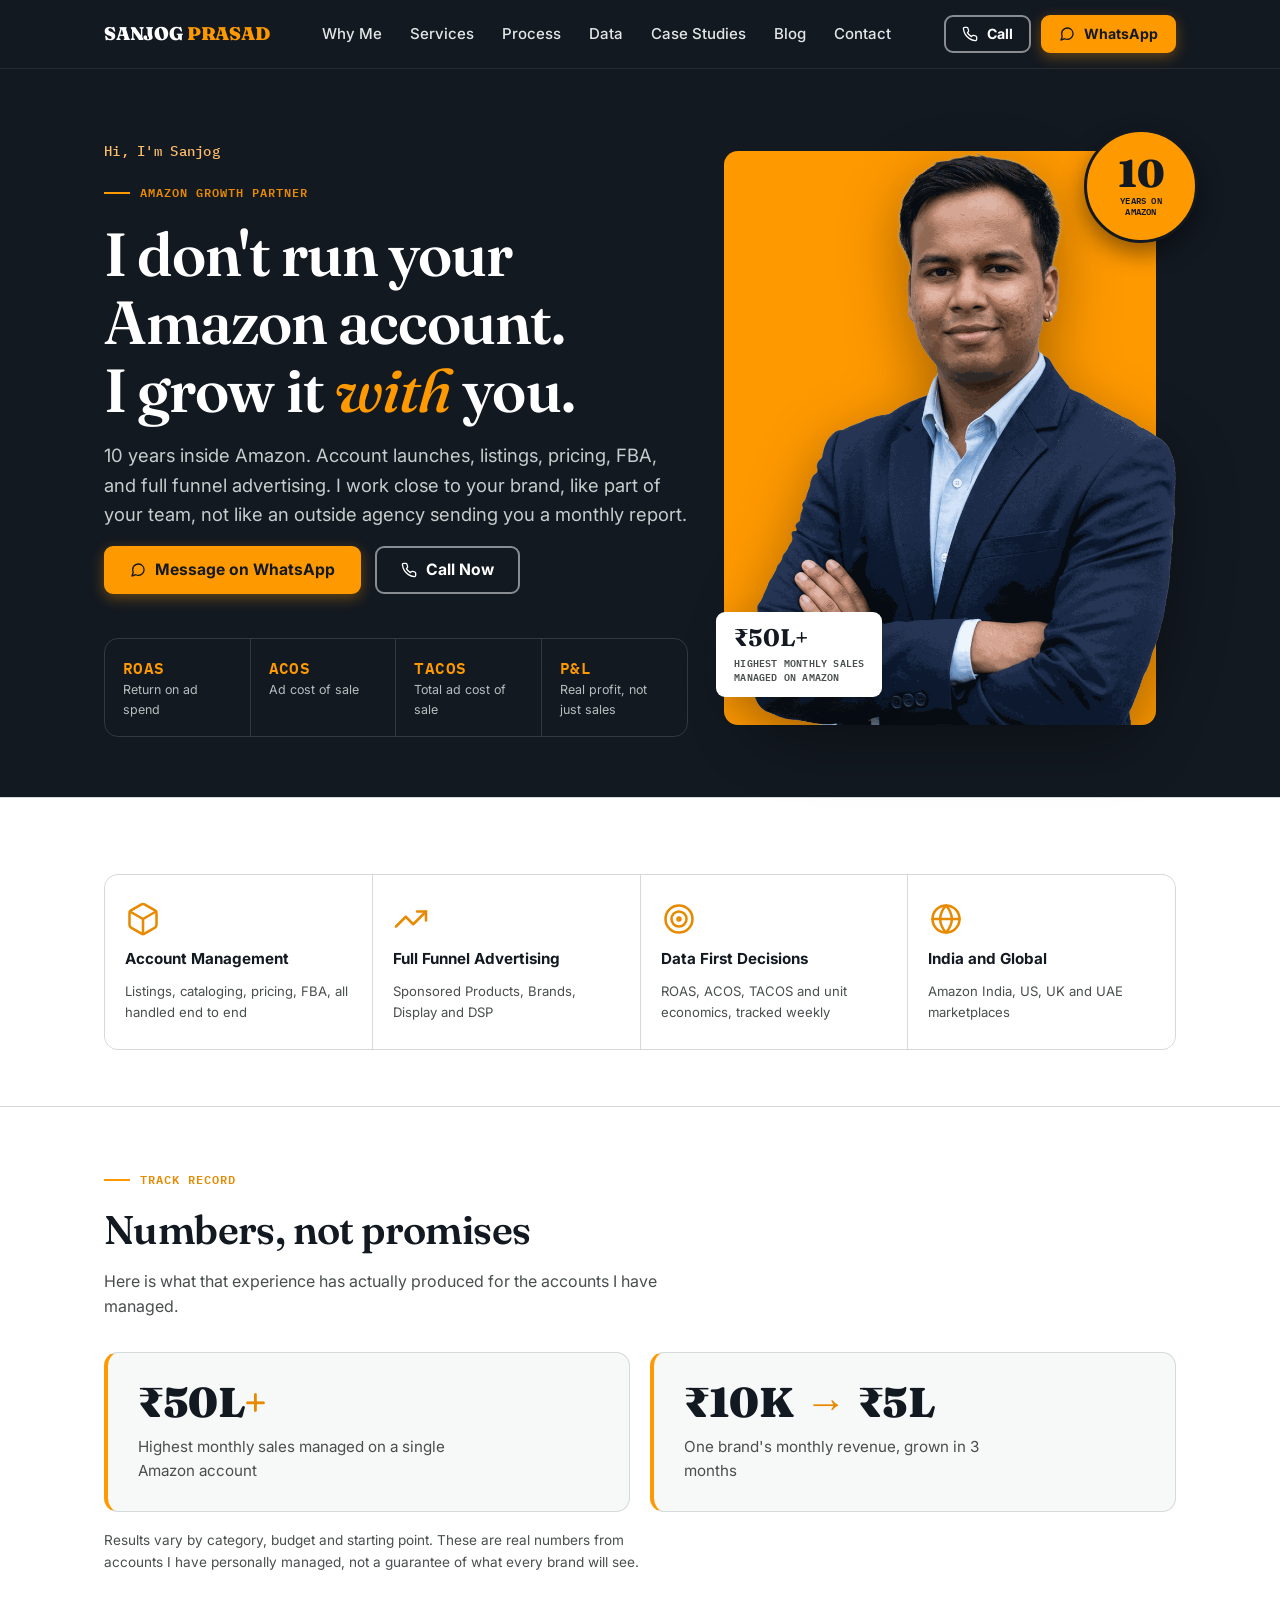
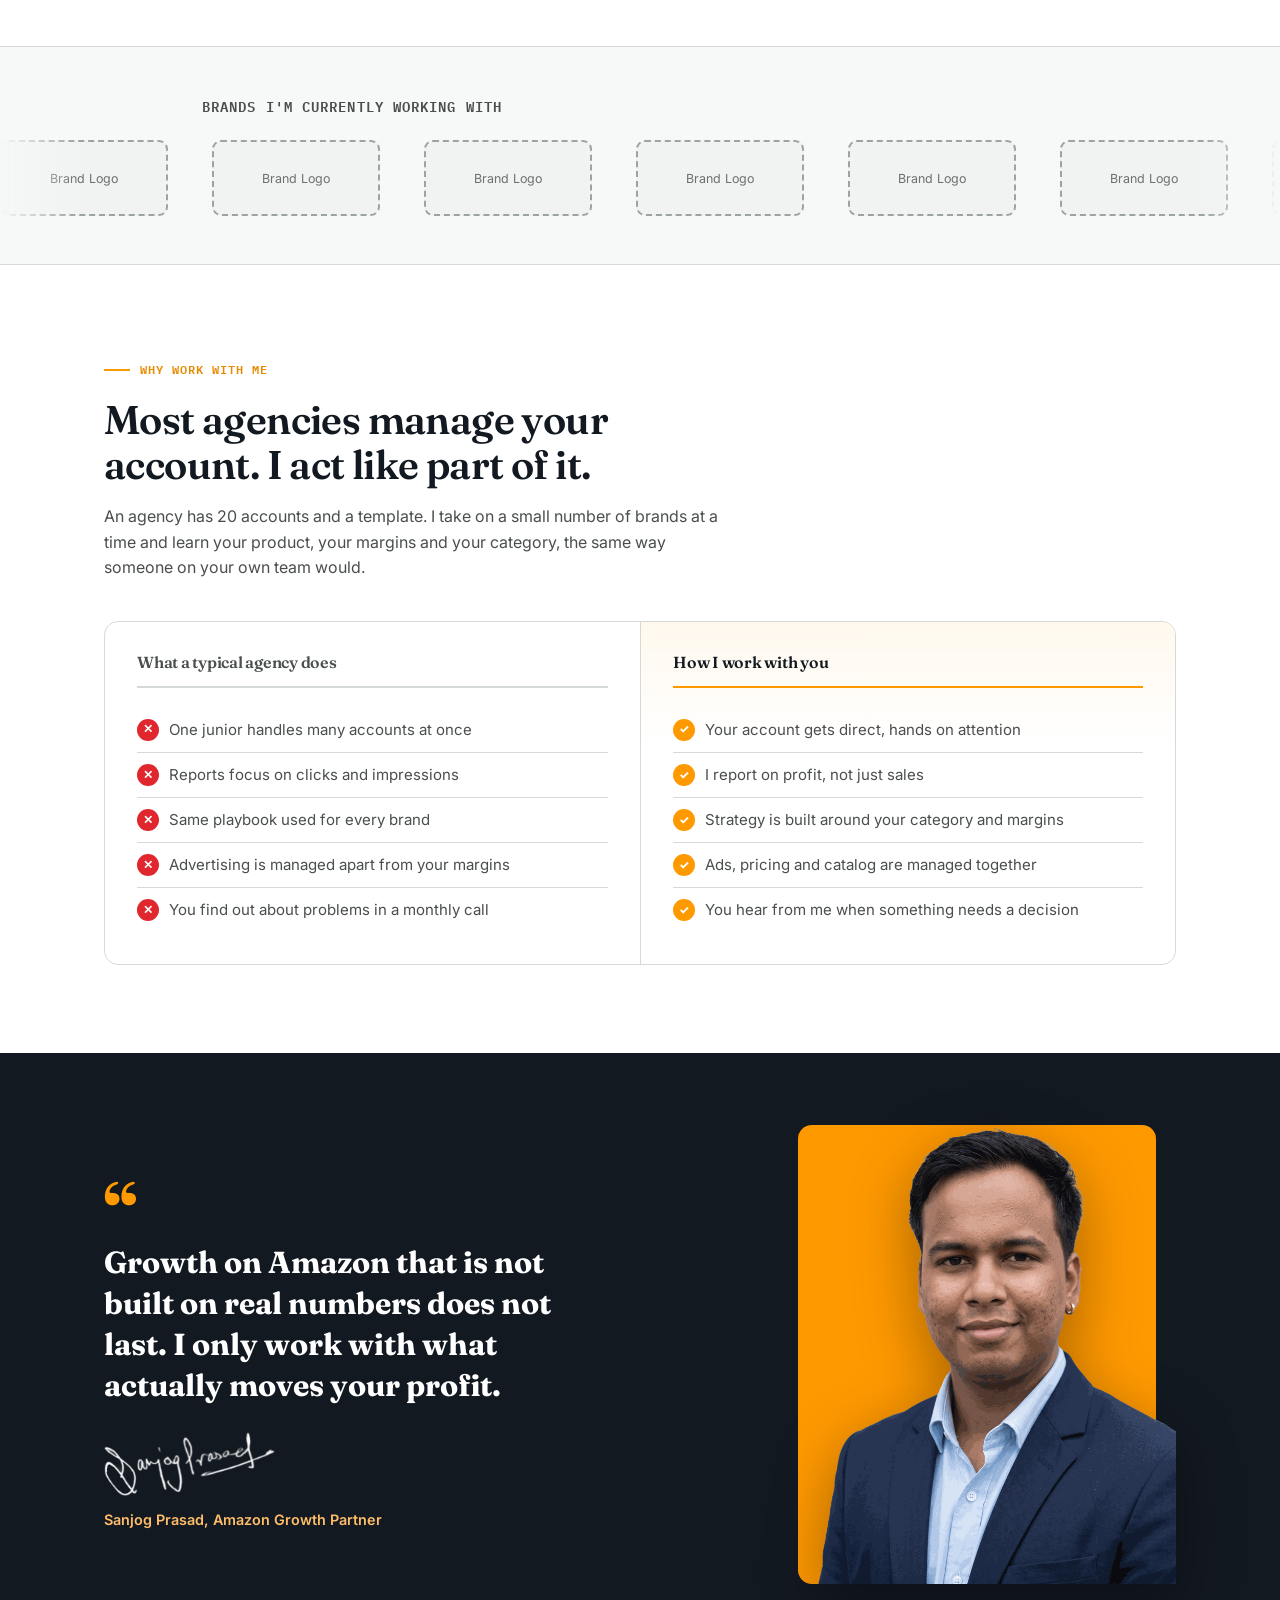
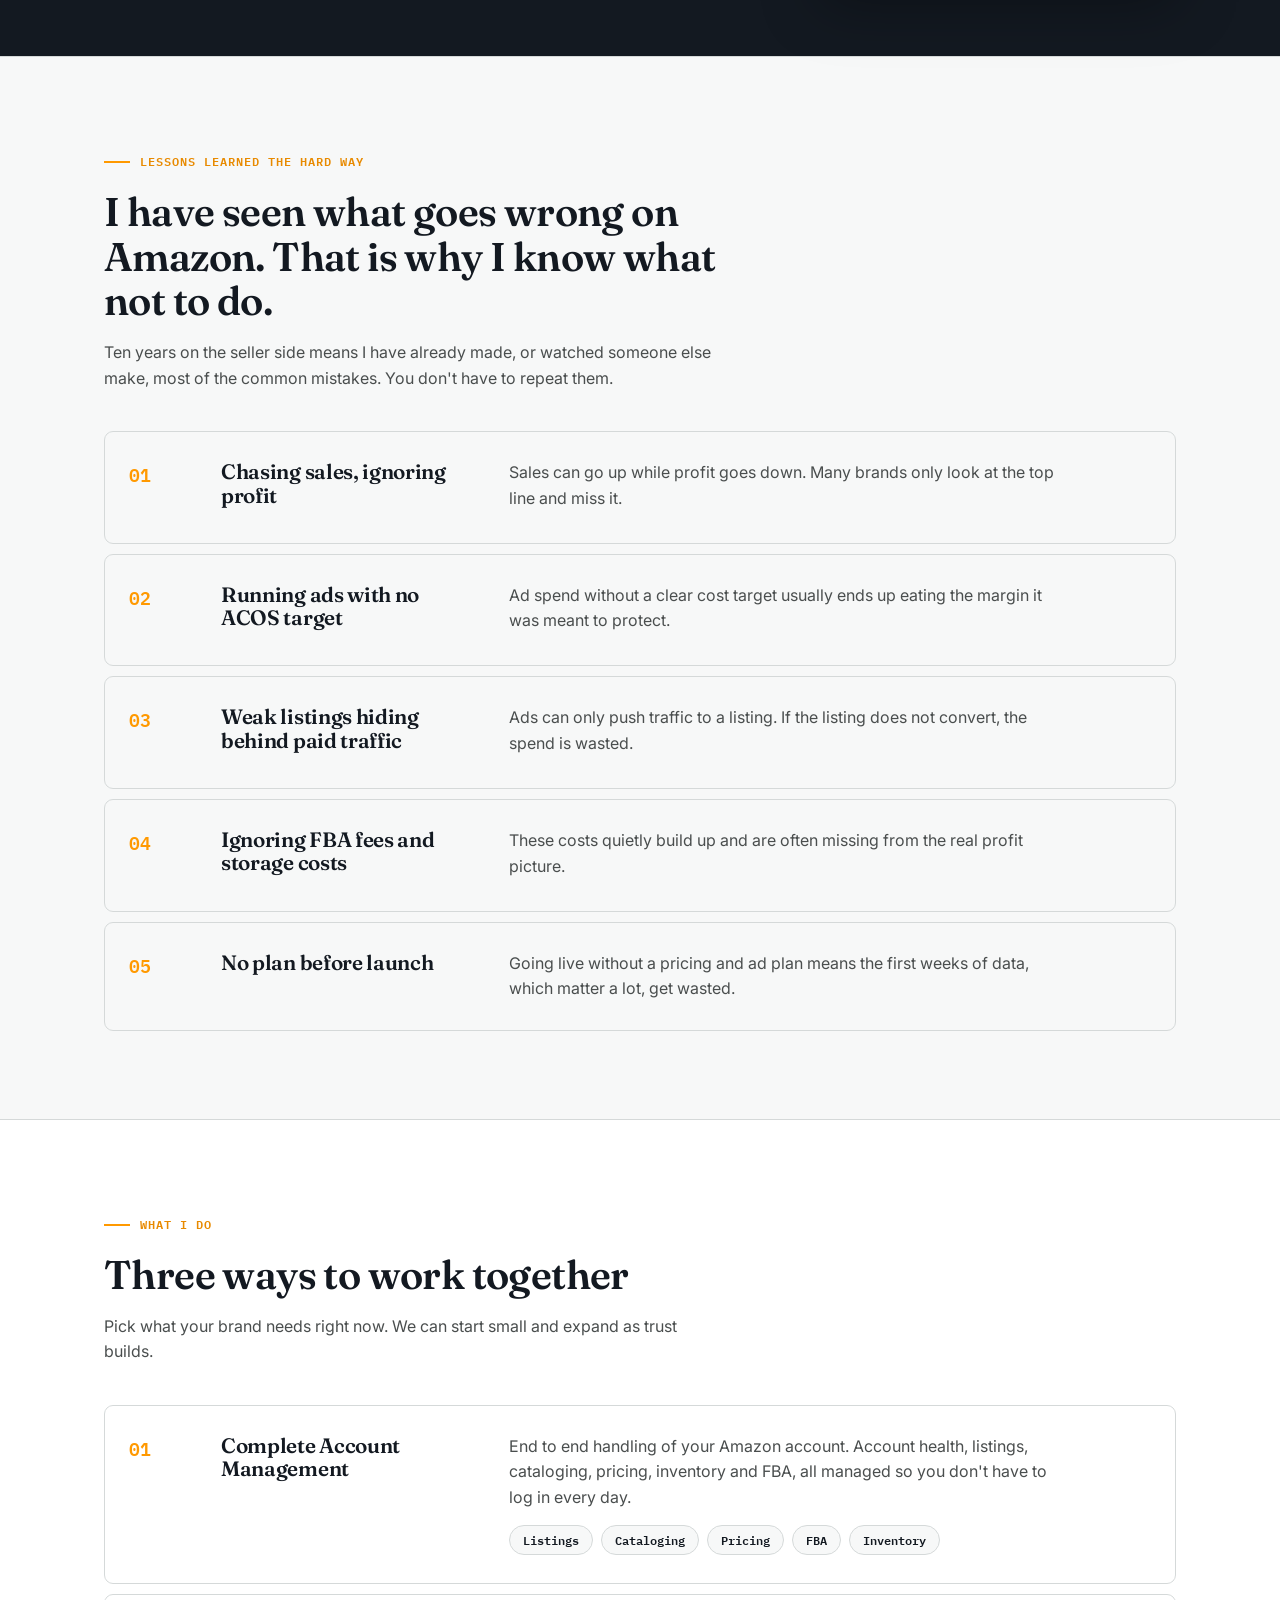
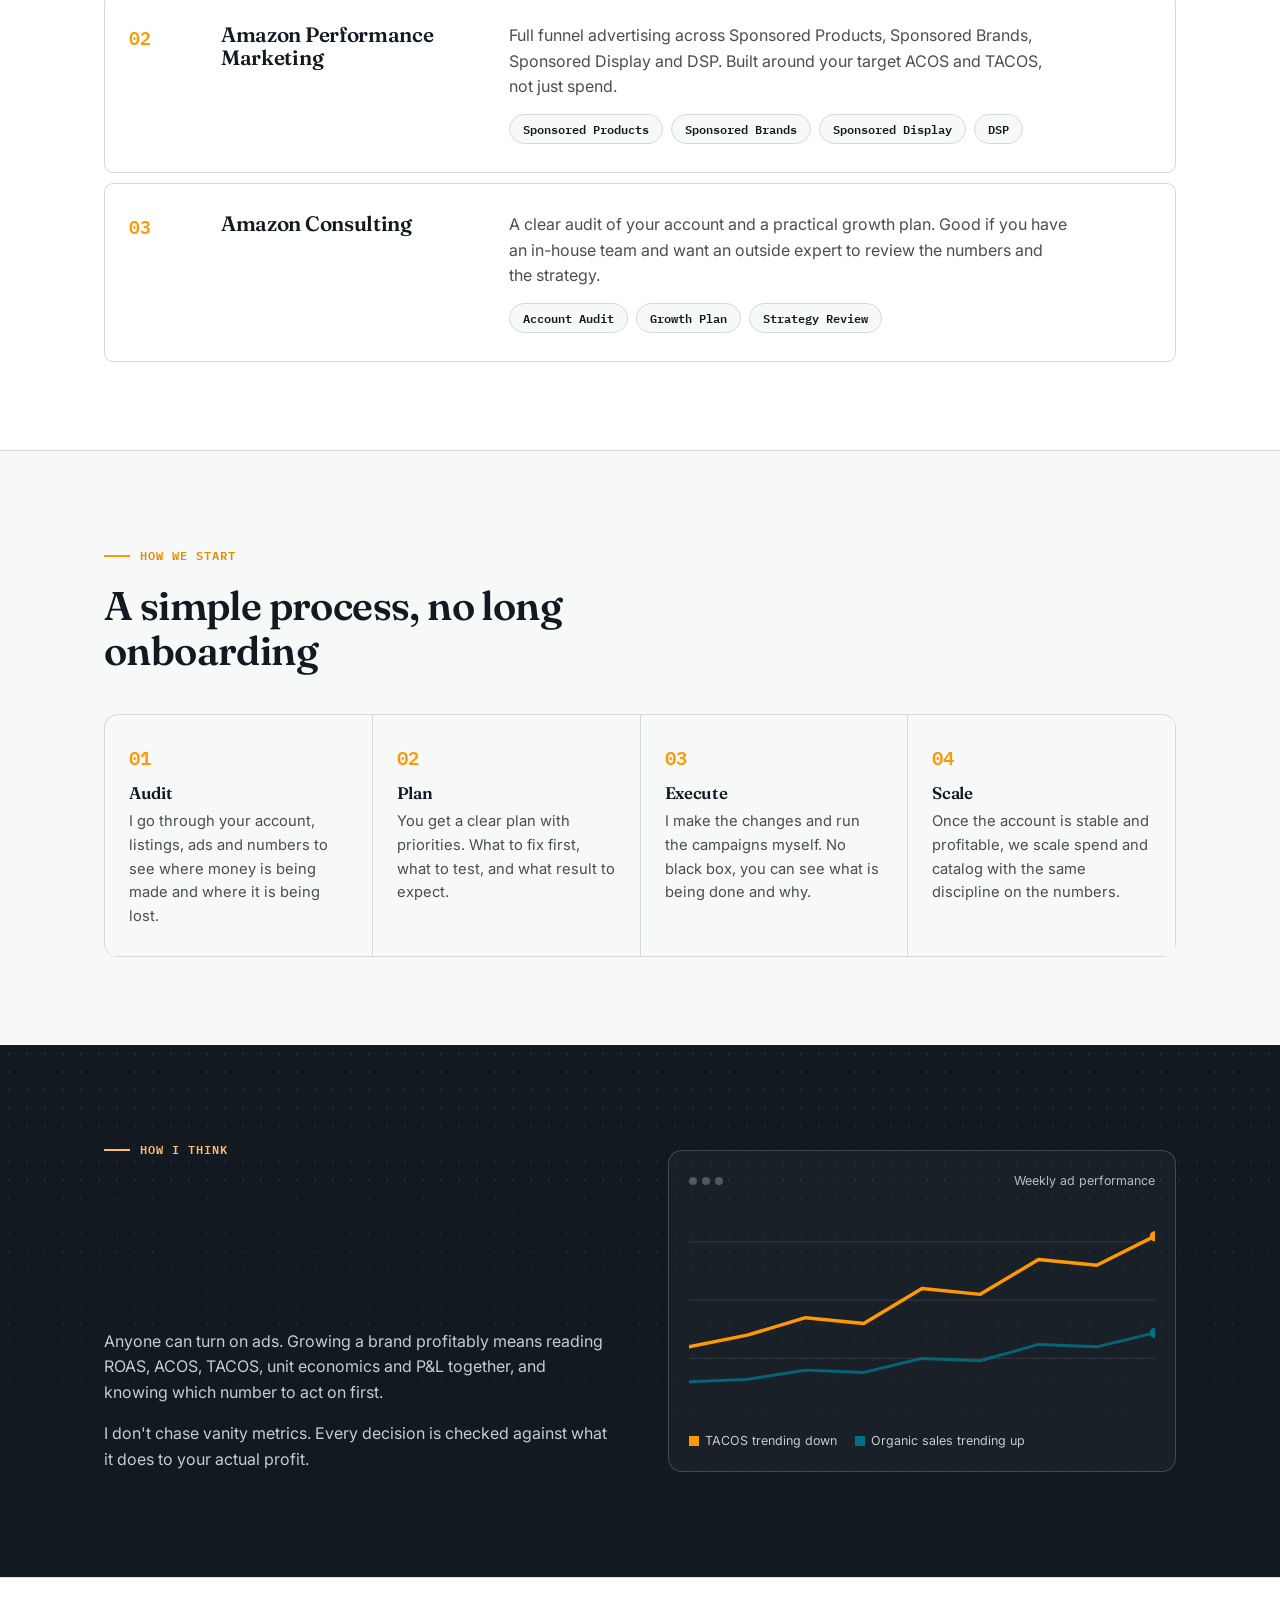
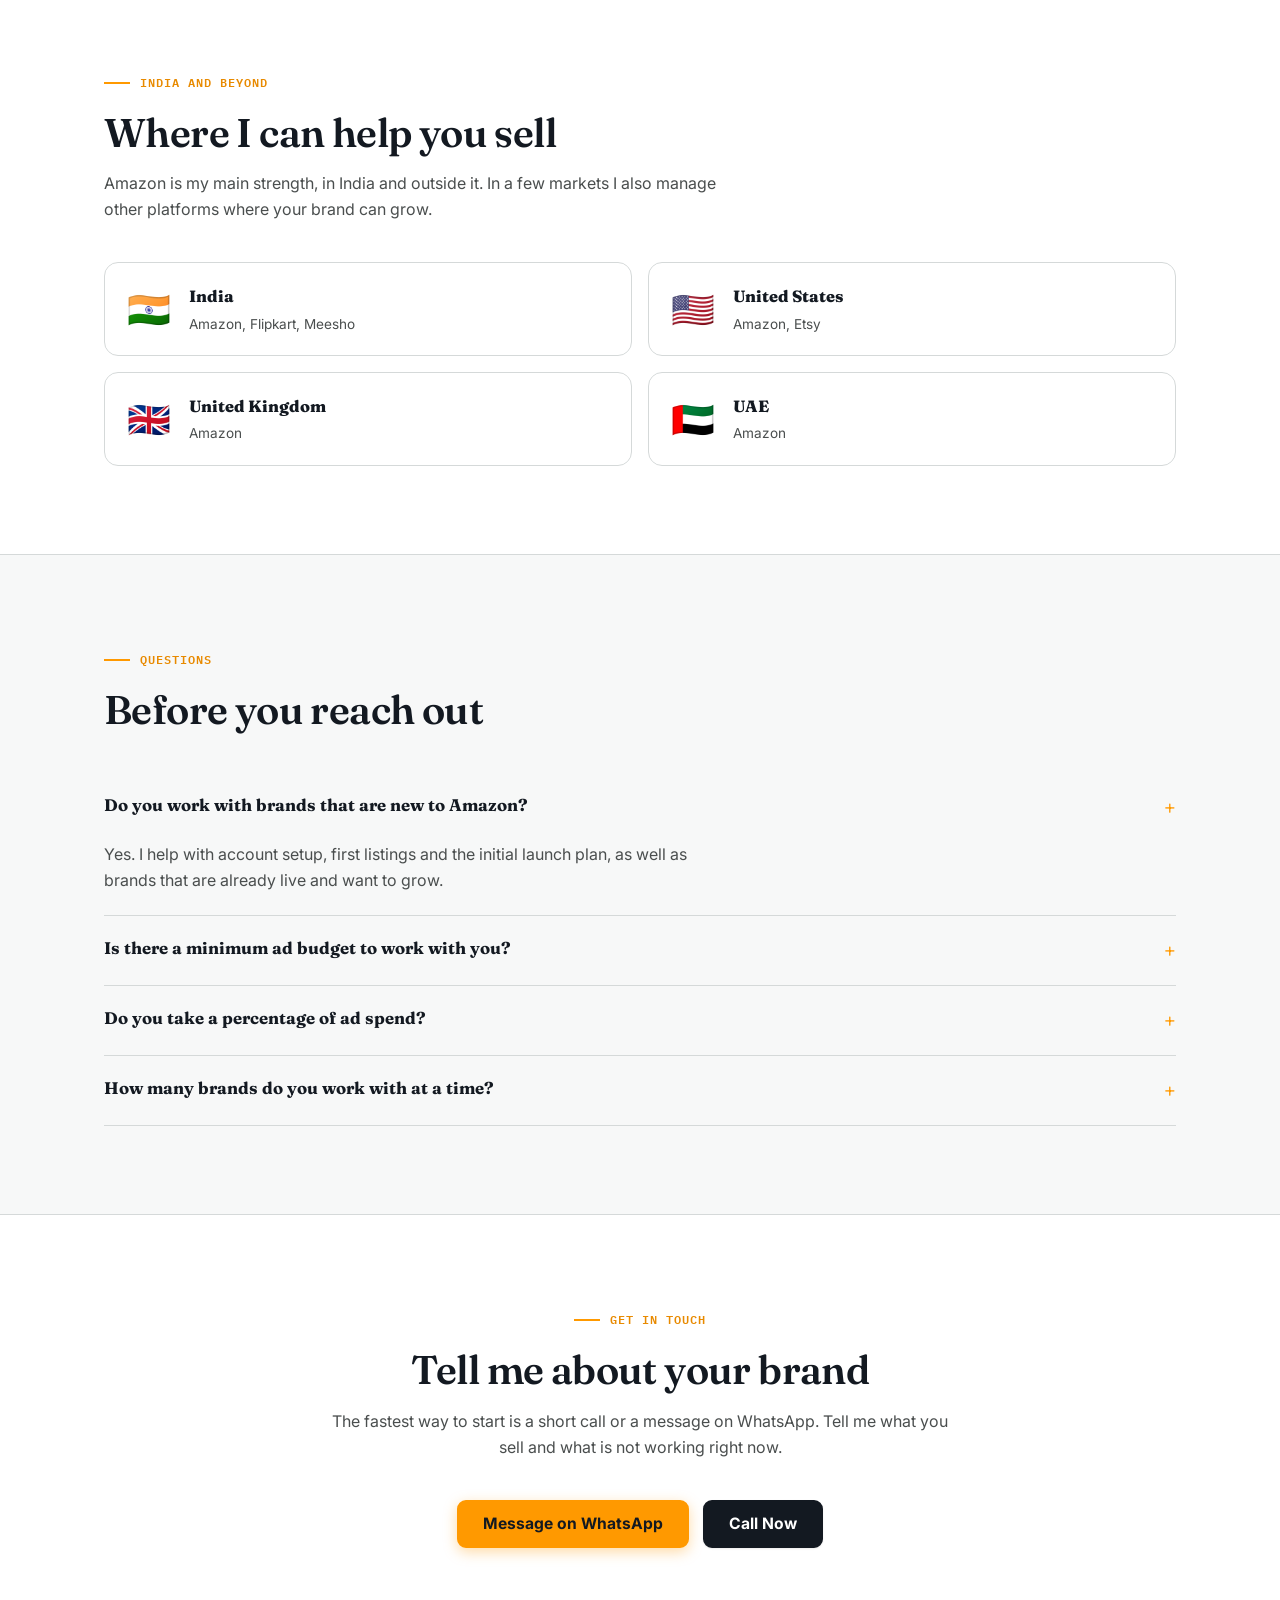
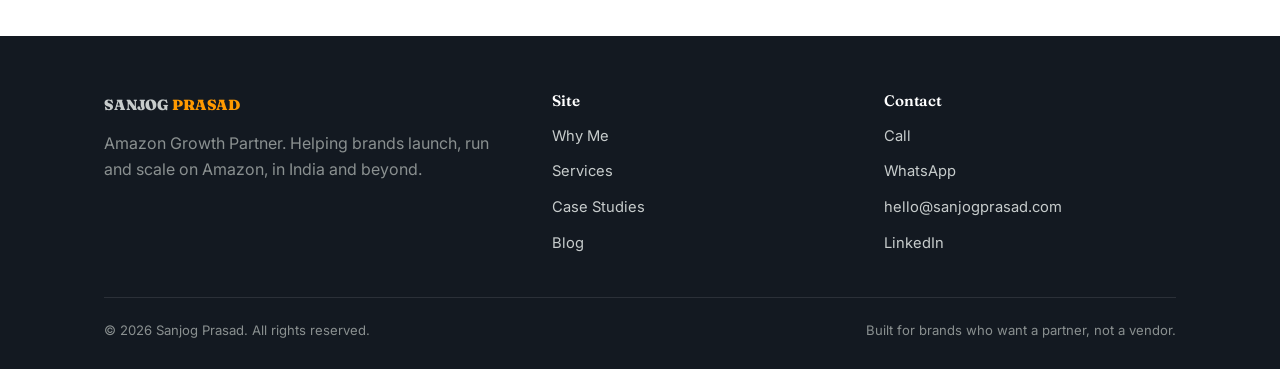
==== commit e6e2ece4: "Portfon-inspired redesign: animations, counters, carousel, capability tags" ====
--- a/index.html
+++ b/index.html
@@ -3,6 +3,7 @@
 <head>
 <meta charset="UTF-8">
 <meta name="viewport" content="width=device-width, initial-scale=1.0">
+<script>document.documentElement.classList.add('js');</script>
 <title>Sanjog Prasad | Amazon Growth Partner for Brands</title>
 <meta name="description" content="Sanjog Prasad helps brands grow on Amazon. 10 years of hands on experience in account management, listings, FBA and full funnel advertising. Works like an in-house partner, not an agency.">
 <link rel="canonical" href="https://sanjogprasad.com/">
@@ -71,6 +72,7 @@
 <section class="hero">
   <div class="wrap hero-grid">
     <div>
+      <p class="greeting">Hi, I'm Sanjog</p>
       <span class="tag">Amazon Growth Partner</span>
       <h1>I don't run your Amazon account.<br>I grow it <span class="accent">with</span> you.</h1>
       <p class="lead">10 years inside Amazon. Account launches, listings, pricing, FBA, and full funnel advertising. I work close to your brand, like part of your team, not like an outside agency sending you a monthly report.</p>
@@ -88,8 +90,15 @@
     </div>
 
     <div class="hero-photo-wrap photo-accent">
-      <div class="hero-years"><span class="n">10</span><span class="t">Years on<br>Amazon</span></div>
+      <div class="hero-years">
+        <span class="n" data-counter-target="10" data-counter-duration="1200">10</span>
+        <span class="t">Years on<br>Amazon</span>
+      </div>
       <img src="assets/sanjog-portrait.png" alt="Sanjog Prasad, Amazon Growth Partner" class="hero-photo">
+      <div class="hero-float-stat">
+        <span class="fig">&#8377;<span data-counter-target="50" data-counter-suffix="L+" data-counter-duration="1400">50L+</span></span>
+        <span class="lbl">Highest monthly sales<br>managed on Amazon</span>
+      </div>
     </div>
   </div>
 </section>
@@ -125,19 +134,19 @@
 <!-- ============ REAL NUMBERS ============ -->
 <section class="section" style="padding-top:56px;padding-bottom:56px;">
   <div class="wrap">
-    <div class="section-head" style="margin-bottom:32px;">
+    <div class="section-head reveal" style="margin-bottom:32px;">
       <span class="tag">Track record</span>
       <h2>Numbers, not promises</h2>
       <p>Here is what that experience has actually produced for the accounts I have managed.</p>
     </div>
 
-    <div class="result-grid">
+    <div class="result-grid reveal">
       <div class="result-card">
-        <div class="result-num">&#8377;50L<span class="plus">+</span></div>
+        <div class="result-num">&#8377;<span data-counter-target="50" data-counter-suffix="L" data-counter-duration="1400">50L</span><span class="plus">+</span></div>
         <div class="result-label">Highest monthly sales managed on a single Amazon account</div>
       </div>
       <div class="result-card">
-        <div class="result-num">&#8377;10K <span class="arrow">&#8594;</span> &#8377;5L</div>
+        <div class="result-num">&#8377;10K <span class="arrow">&#8594;</span> &#8377;<span data-counter-target="5" data-counter-suffix="L" data-counter-duration="1400">5L</span></div>
         <div class="result-label">One brand's monthly revenue, grown in 3 months</div>
       </div>
     </div>
@@ -176,13 +185,13 @@
 <!-- ============ WHY NOT AN AGENCY ============ -->
 <section class="section" id="why">
   <div class="wrap">
-    <div class="section-head">
+    <div class="section-head reveal">
       <span class="tag">Why work with me</span>
       <h2>Most agencies manage your account. I act like part of it.</h2>
       <p>An agency has 20 accounts and a template. I take on a small number of brands at a time and learn your product, your margins and your category, the same way someone on your own team would.</p>
     </div>
 
-    <div class="compare">
+    <div class="compare reveal">
       <div class="compare-col theirs">
         <h4>What a typical agency does</h4>
         <ul class="compare-list">
@@ -209,7 +218,7 @@
 
 <!-- ============ MANIFESTO ============ -->
 <section class="manifesto">
-  <div class="wrap manifesto-grid">
+  <div class="wrap manifesto-grid reveal">
     <div>
       <span class="mark">&ldquo;</span>
       <p>Growth on Amazon that is not built on real numbers does not last. I only work with what actually moves your profit.</p>
@@ -225,13 +234,13 @@
 <!-- ============ COMMON MISTAKES ============ -->
 <section class="section section-soft">
   <div class="wrap">
-    <div class="section-head">
+    <div class="section-head reveal">
       <span class="tag">Lessons learned the hard way</span>
       <h2>I have seen what goes wrong on Amazon. That is why I know what not to do.</h2>
       <p>Ten years on the seller side means I have already made, or watched someone else make, most of the common mistakes. You don't have to repeat them.</p>
     </div>
 
-    <div class="ledger">
+    <div class="ledger reveal">
       <div class="ledger-row">
         <div class="no">01</div>
         <h3>Chasing sales, ignoring profit</h3>
@@ -264,27 +273,51 @@
 <!-- ============ SERVICES ============ -->
 <section class="section" id="services">
   <div class="wrap">
-    <div class="section-head">
+    <div class="section-head reveal">
       <span class="tag">What I do</span>
       <h2>Three ways to work together</h2>
       <p>Pick what your brand needs right now. We can start small and expand as trust builds.</p>
     </div>
 
-    <div class="ledger">
+    <div class="ledger reveal">
       <div class="ledger-row">
         <div class="no">01</div>
         <h3>Complete Account Management</h3>
-        <p class="col-desc">End to end handling of your Amazon account. Account health, listings, cataloging, pricing, inventory and FBA, all managed so you don't have to log in every day.</p>
+        <div class="col-desc">
+          <p>End to end handling of your Amazon account. Account health, listings, cataloging, pricing, inventory and FBA, all managed so you don't have to log in every day.</p>
+          <div class="chip-row">
+            <span class="chip">Listings</span>
+            <span class="chip">Cataloging</span>
+            <span class="chip">Pricing</span>
+            <span class="chip">FBA</span>
+            <span class="chip">Inventory</span>
+          </div>
+        </div>
       </div>
       <div class="ledger-row">
         <div class="no">02</div>
         <h3>Amazon Performance Marketing</h3>
-        <p class="col-desc">Full funnel advertising across Sponsored Products, Sponsored Brands, Sponsored Display and DSP. Built around your target ACOS and TACOS, not just spend.</p>
+        <div class="col-desc">
+          <p>Full funnel advertising across Sponsored Products, Sponsored Brands, Sponsored Display and DSP. Built around your target ACOS and TACOS, not just spend.</p>
+          <div class="chip-row">
+            <span class="chip">Sponsored Products</span>
+            <span class="chip">Sponsored Brands</span>
+            <span class="chip">Sponsored Display</span>
+            <span class="chip">DSP</span>
+          </div>
+        </div>
       </div>
       <div class="ledger-row">
         <div class="no">03</div>
         <h3>Amazon Consulting</h3>
-        <p class="col-desc">A clear audit of your account and a practical growth plan. Good if you have an in-house team and want an outside expert to review the numbers and the strategy.</p>
+        <div class="col-desc">
+          <p>A clear audit of your account and a practical growth plan. Good if you have an in-house team and want an outside expert to review the numbers and the strategy.</p>
+          <div class="chip-row">
+            <span class="chip">Account Audit</span>
+            <span class="chip">Growth Plan</span>
+            <span class="chip">Strategy Review</span>
+          </div>
+        </div>
       </div>
     </div>
   </div>
@@ -293,11 +326,11 @@
 <!-- ============ PROCESS ============ -->
 <section class="section section-soft" id="process">
   <div class="wrap">
-    <div class="section-head">
+    <div class="section-head reveal">
       <span class="tag">How we start</span>
       <h2>A simple process, no long onboarding</h2>
     </div>
-    <div class="steps">
+    <div class="steps reveal">
       <div class="step">
         <span class="no">01</span>
         <h3>Audit</h3>
@@ -356,12 +389,12 @@
 <!-- ============ GLOBAL ============ -->
 <section class="section">
   <div class="wrap">
-    <div class="section-head">
+    <div class="section-head reveal">
       <span class="tag">India and beyond</span>
       <h2>Where I can help you sell</h2>
       <p>Amazon is my main strength, in India and outside it. In a few markets I also manage other platforms where your brand can grow.</p>
     </div>
-    <div class="country-grid">
+    <div class="country-grid reveal">
       <div class="country-card">
         <span class="flag" aria-hidden="true">&#127470;&#127475;</span>
         <div>
@@ -397,11 +430,11 @@
 <!-- ============ FAQ ============ -->
 <section class="section section-soft">
   <div class="wrap">
-    <div class="section-head">
+    <div class="section-head reveal">
       <span class="tag">Questions</span>
       <h2>Before you reach out</h2>
     </div>
-    <div class="faq-list">
+    <div class="faq-list reveal">
       <div class="faq-item open">
         <button class="faq-q"><span>Do you work with brands that are new to Amazon?</span><span class="icon">+</span></button>
         <div class="faq-a"><p>Yes. I help with account setup, first listings and the initial launch plan, as well as brands that are already live and want to grow.</p></div>
--- a/css/style.css
+++ b/css/style.css
@@ -597,12 +597,19 @@
 }
 .case-head{
   display: grid;
-  grid-template-columns: 140px 1fr;
+  grid-template-columns: 52px 140px 1fr;
   gap: 20px;
   padding: 24px;
   border-bottom: 1px solid var(--line);
   align-items: center;
   background: var(--bg-soft);
+}
+.case-no{
+  font-family: var(--font-mono);
+  font-weight: 700;
+  font-size: 1.6rem;
+  color: var(--orange);
+  line-height: 1;
 }
 .case-body{ padding: 24px; }
 .case-metrics{
@@ -657,11 +664,24 @@
 @media (max-width: 880px){ .testi-grid{ grid-template-columns: 1fr; } }
 
 /* ---------- Blog ---------- */
-.post{ border: 1px solid var(--line); border-radius: var(--radius); overflow: hidden; margin-bottom: 24px; }
+.post{ border: 1px solid var(--line); border-radius: var(--radius); overflow: hidden; margin-bottom: 24px; transition: border-color 0.15s ease; }
+.post:hover{ border-color: var(--orange); }
 .post-head{
   padding: 26px 26px 0;
 }
-.post-head .meta{ font-size: 0.8rem; color: var(--ink-soft); margin-bottom: 6px; }
+.post-head .meta{
+  display: inline-block;
+  font-family: var(--font-mono);
+  font-size: 0.68rem;
+  font-weight: 600;
+  text-transform: uppercase;
+  letter-spacing: 0.04em;
+  color: var(--orange-dark);
+  background: var(--bg-soft);
+  border-radius: var(--radius-pill);
+  padding: 4px 12px;
+  margin-bottom: 10px;
+}
 .post-body{ padding: 4px 26px 26px; }
 .post-body p{ max-width: 68ch; }
 .post-body ul{ color: var(--ink-soft); padding-left: 20px; max-width: 68ch; }
@@ -866,6 +886,117 @@
   .result-grid{ grid-template-columns: 1fr; }
 }
 
+/* ---------- Scroll reveal ---------- */
+.reveal{
+  opacity: 0;
+  transform: translateY(28px);
+  transition: opacity 0.7s ease, transform 0.7s ease;
+}
+.reveal.in-view{ opacity: 1; transform: translateY(0); }
+@media (prefers-reduced-motion: reduce){
+  .reveal{ opacity: 1; transform: none; transition: none; }
+}
+
+/* ---------- Hero greeting line ---------- */
+.greeting{
+  font-family: var(--font-mono);
+  font-size: 0.9rem;
+  font-weight: 500;
+  color: var(--gold);
+  margin: 0 0 14px;
+  letter-spacing: 0.02em;
+}
+
+/* ---------- Hero floating stat card (second badge, bottom-left of photo) ---------- */
+.hero-float-stat{
+  position: absolute;
+  left: -28px; bottom: 28px;
+  z-index: 2;
+  background: var(--paper);
+  border-radius: var(--radius-sm);
+  padding: 14px 18px;
+  box-shadow: var(--shadow-md);
+  display: flex;
+  flex-direction: column;
+  gap: 2px;
+  max-width: 190px;
+}
+.hero-float-stat .fig{
+  font-family: var(--font-head);
+  font-weight: 700;
+  font-size: 1.5rem;
+  color: var(--navy);
+  line-height: 1;
+}
+.hero-float-stat .lbl{
+  font-family: var(--font-mono);
+  font-size: 0.62rem;
+  font-weight: 600;
+  color: var(--ink-soft);
+  text-transform: uppercase;
+  letter-spacing: 0.02em;
+  line-height: 1.35;
+  margin-top: 4px;
+}
+@media (max-width: 880px){
+  .hero-float-stat{ left: 12px; bottom: 12px; padding: 10px 14px; max-width: 160px; }
+  .hero-float-stat .fig{ font-size: 1.15rem; }
+  .hero-float-stat .lbl{ font-size: 0.56rem; }
+}
+
+/* ---------- Capability chips (service tags) ---------- */
+.chip-row{ display: flex; flex-wrap: wrap; gap: 8px; margin-top: 14px; }
+.chip{
+  font-family: var(--font-mono);
+  font-size: 0.72rem;
+  font-weight: 600;
+  color: var(--navy);
+  background: var(--bg-soft);
+  border: 1px solid var(--line);
+  border-radius: var(--radius-pill);
+  padding: 5px 13px;
+}
+
+/* ---------- Testimonial carousel ---------- */
+.carousel{ position: relative; overflow: hidden; }
+.carousel-track{
+  display: flex;
+  transition: transform 0.5s ease;
+}
+.carousel-slide{ flex: 0 0 100%; padding: 0 6px; }
+.carousel-arrows{
+  display: flex;
+  justify-content: center;
+  gap: 14px;
+  margin-top: 22px;
+}
+.carousel-arrow{
+  width: 44px; height: 44px;
+  border-radius: 50%;
+  border: 1px solid var(--line);
+  background: var(--paper);
+  color: var(--navy);
+  display: flex; align-items: center; justify-content: center;
+  cursor: pointer;
+  transition: background 0.15s ease, border-color 0.15s ease;
+}
+.carousel-arrow:hover{ background: var(--bg-soft); border-color: var(--orange); }
+.carousel-dots{
+  display: flex;
+  justify-content: center;
+  gap: 8px;
+  margin-top: 16px;
+}
+.carousel-dots button{
+  width: 8px; height: 8px;
+  border-radius: 50%;
+  border: none;
+  background: var(--line);
+  padding: 0;
+  cursor: pointer;
+}
+.carousel-dots button.active{ background: var(--orange); }
+
 /* ---------- Utility ---------- */
 .center{ text-align: center; }
 .mt-0{ margin-top: 0; }
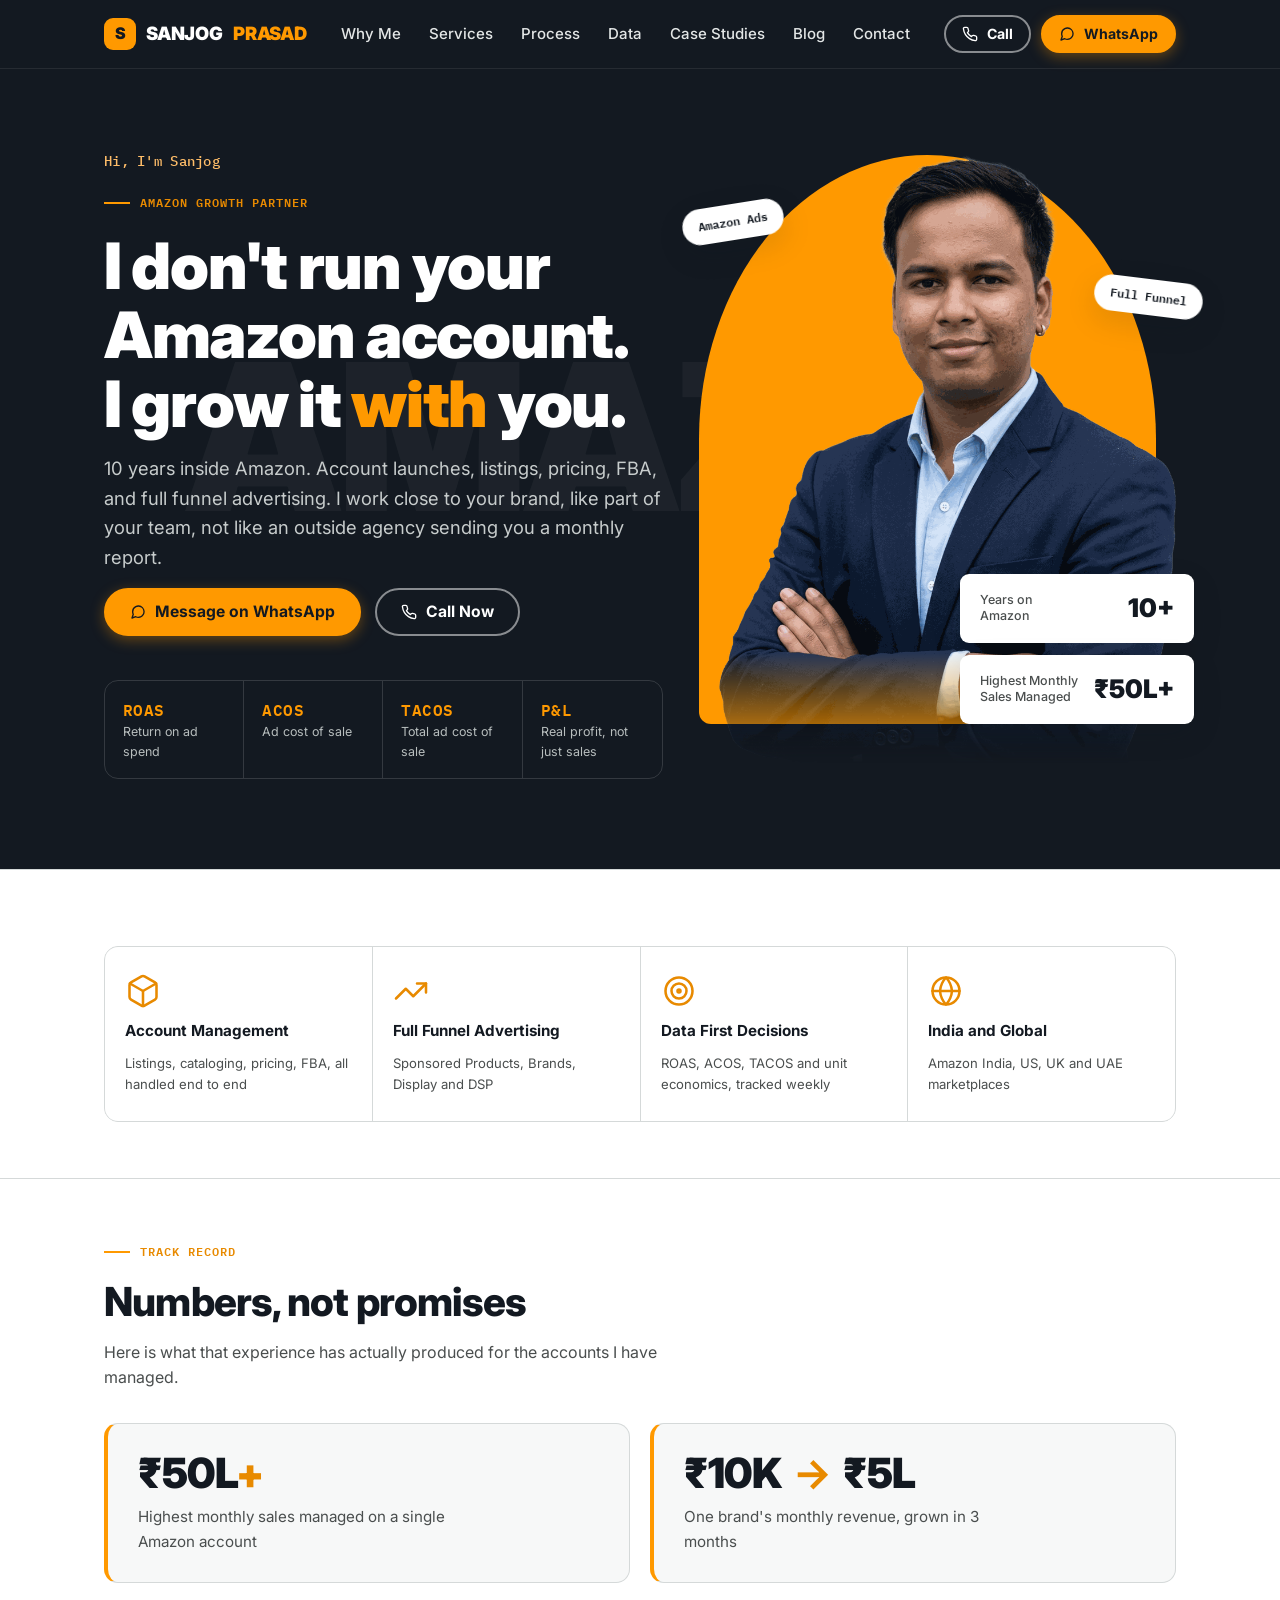
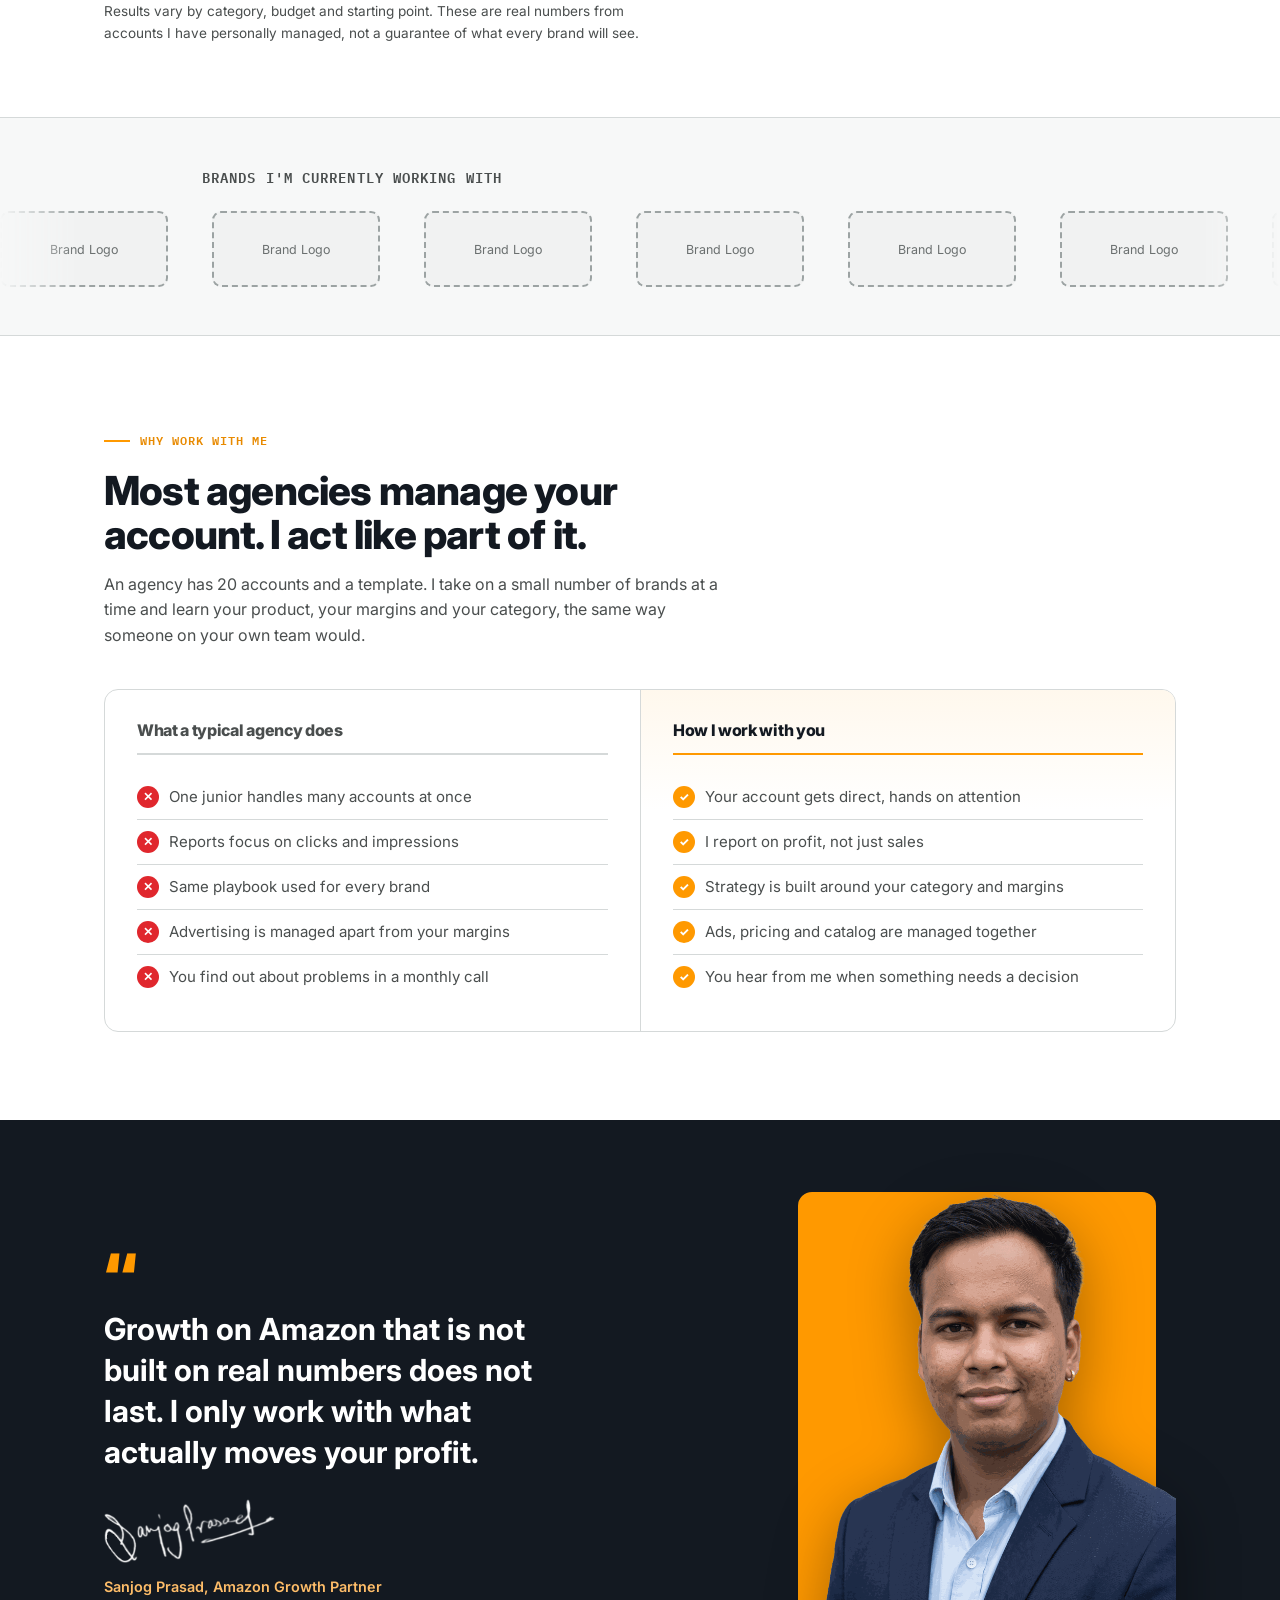
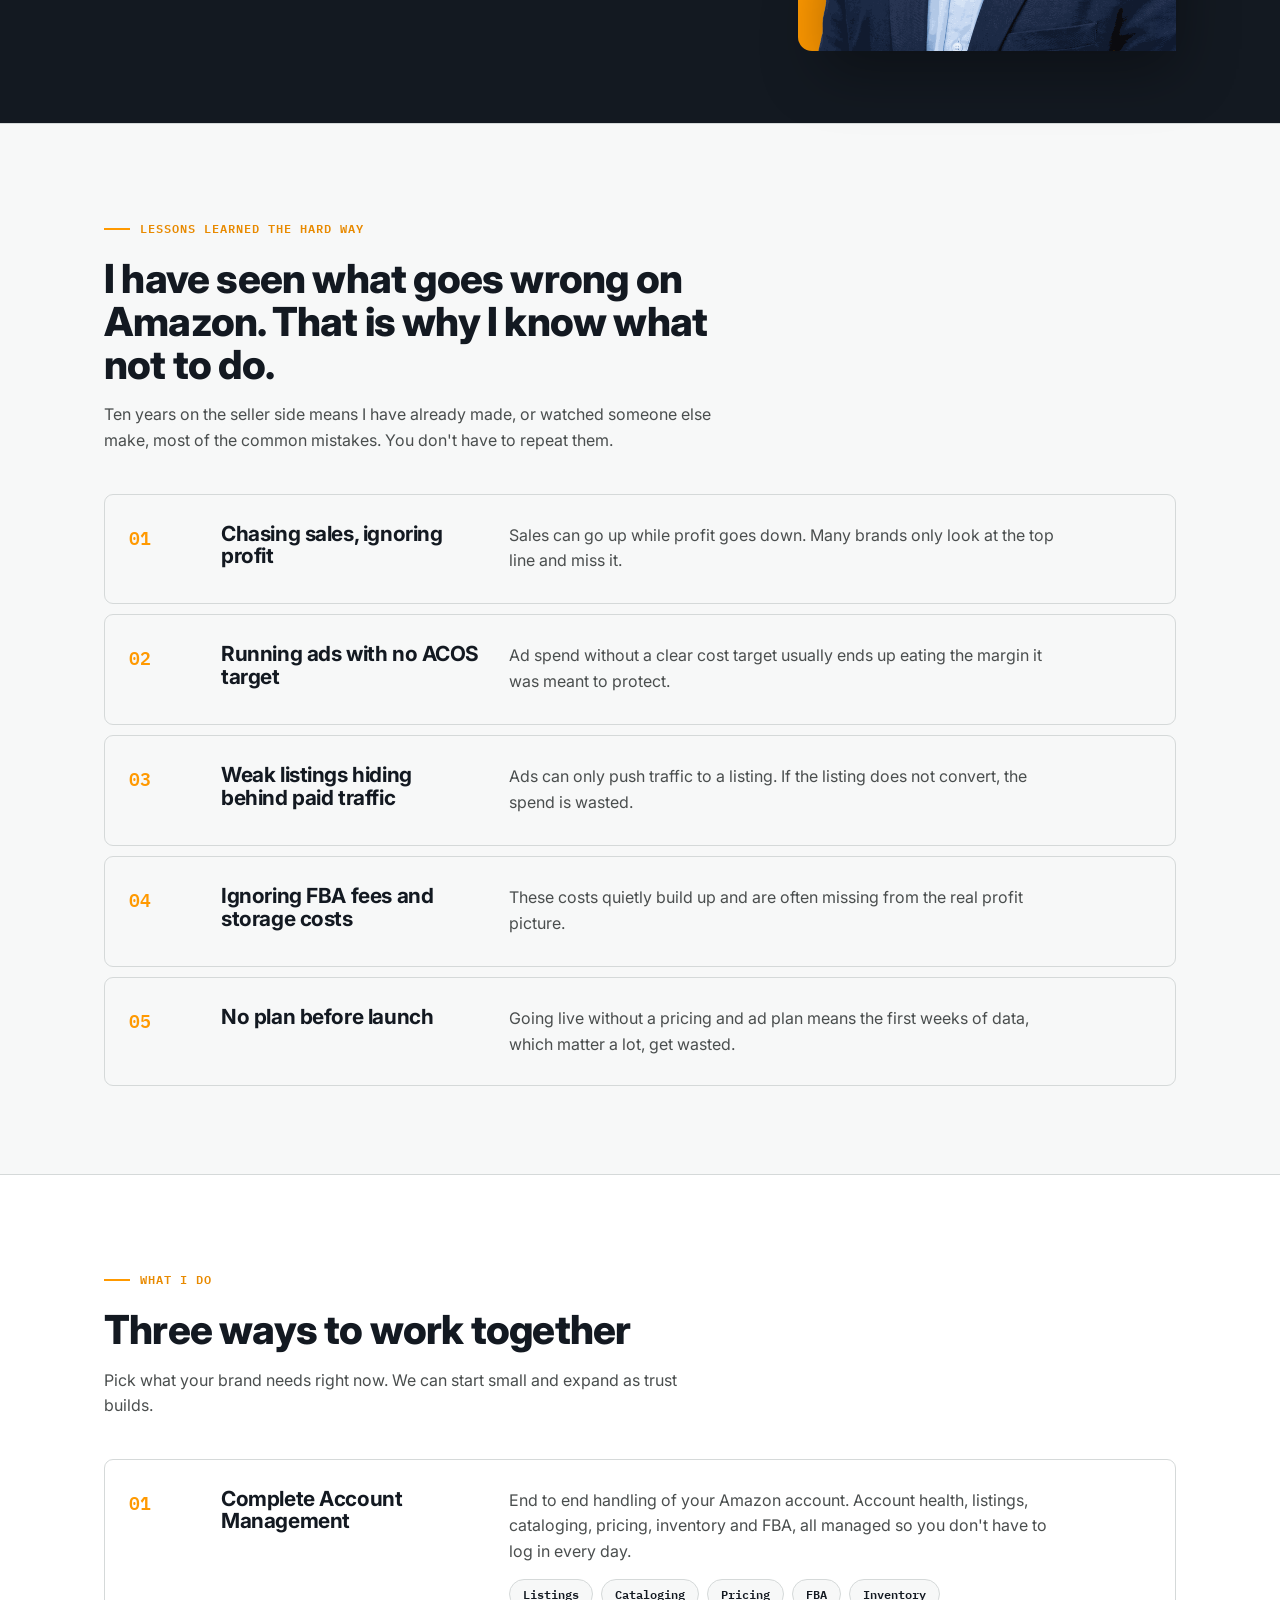
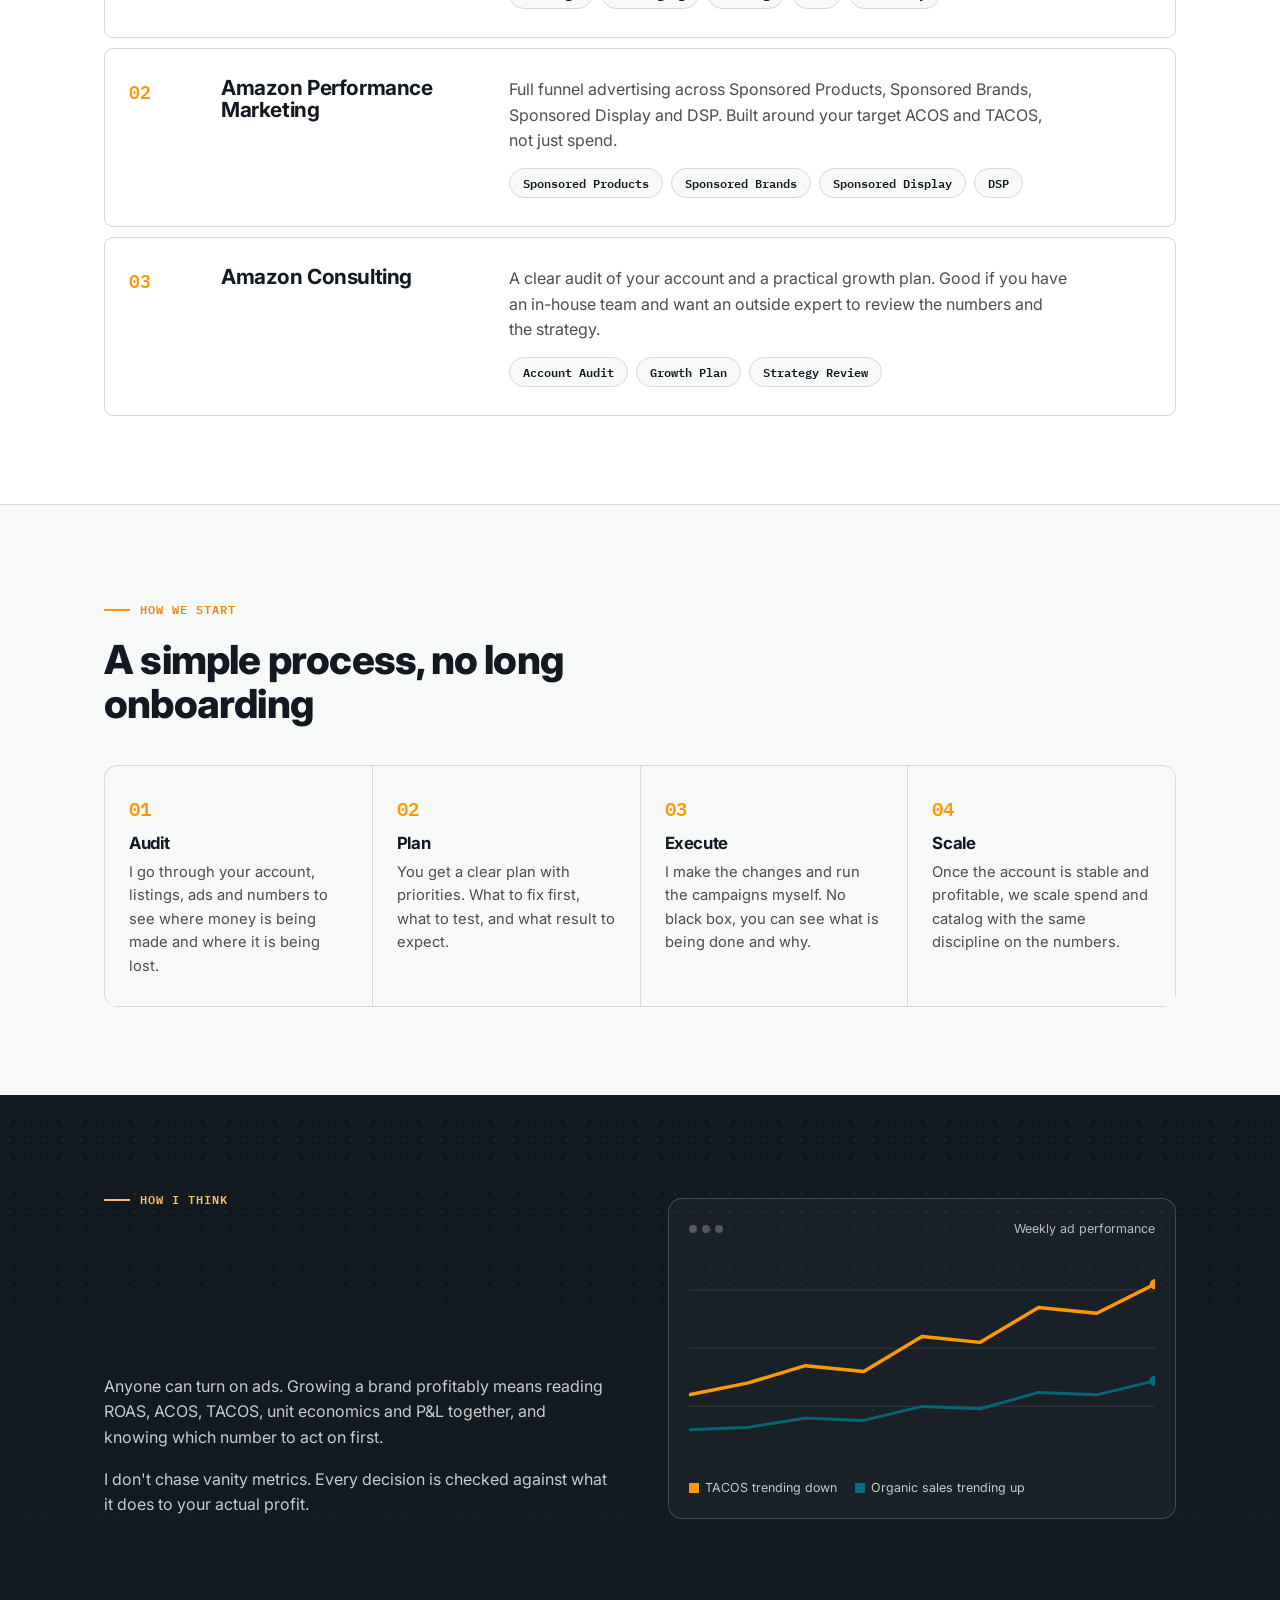
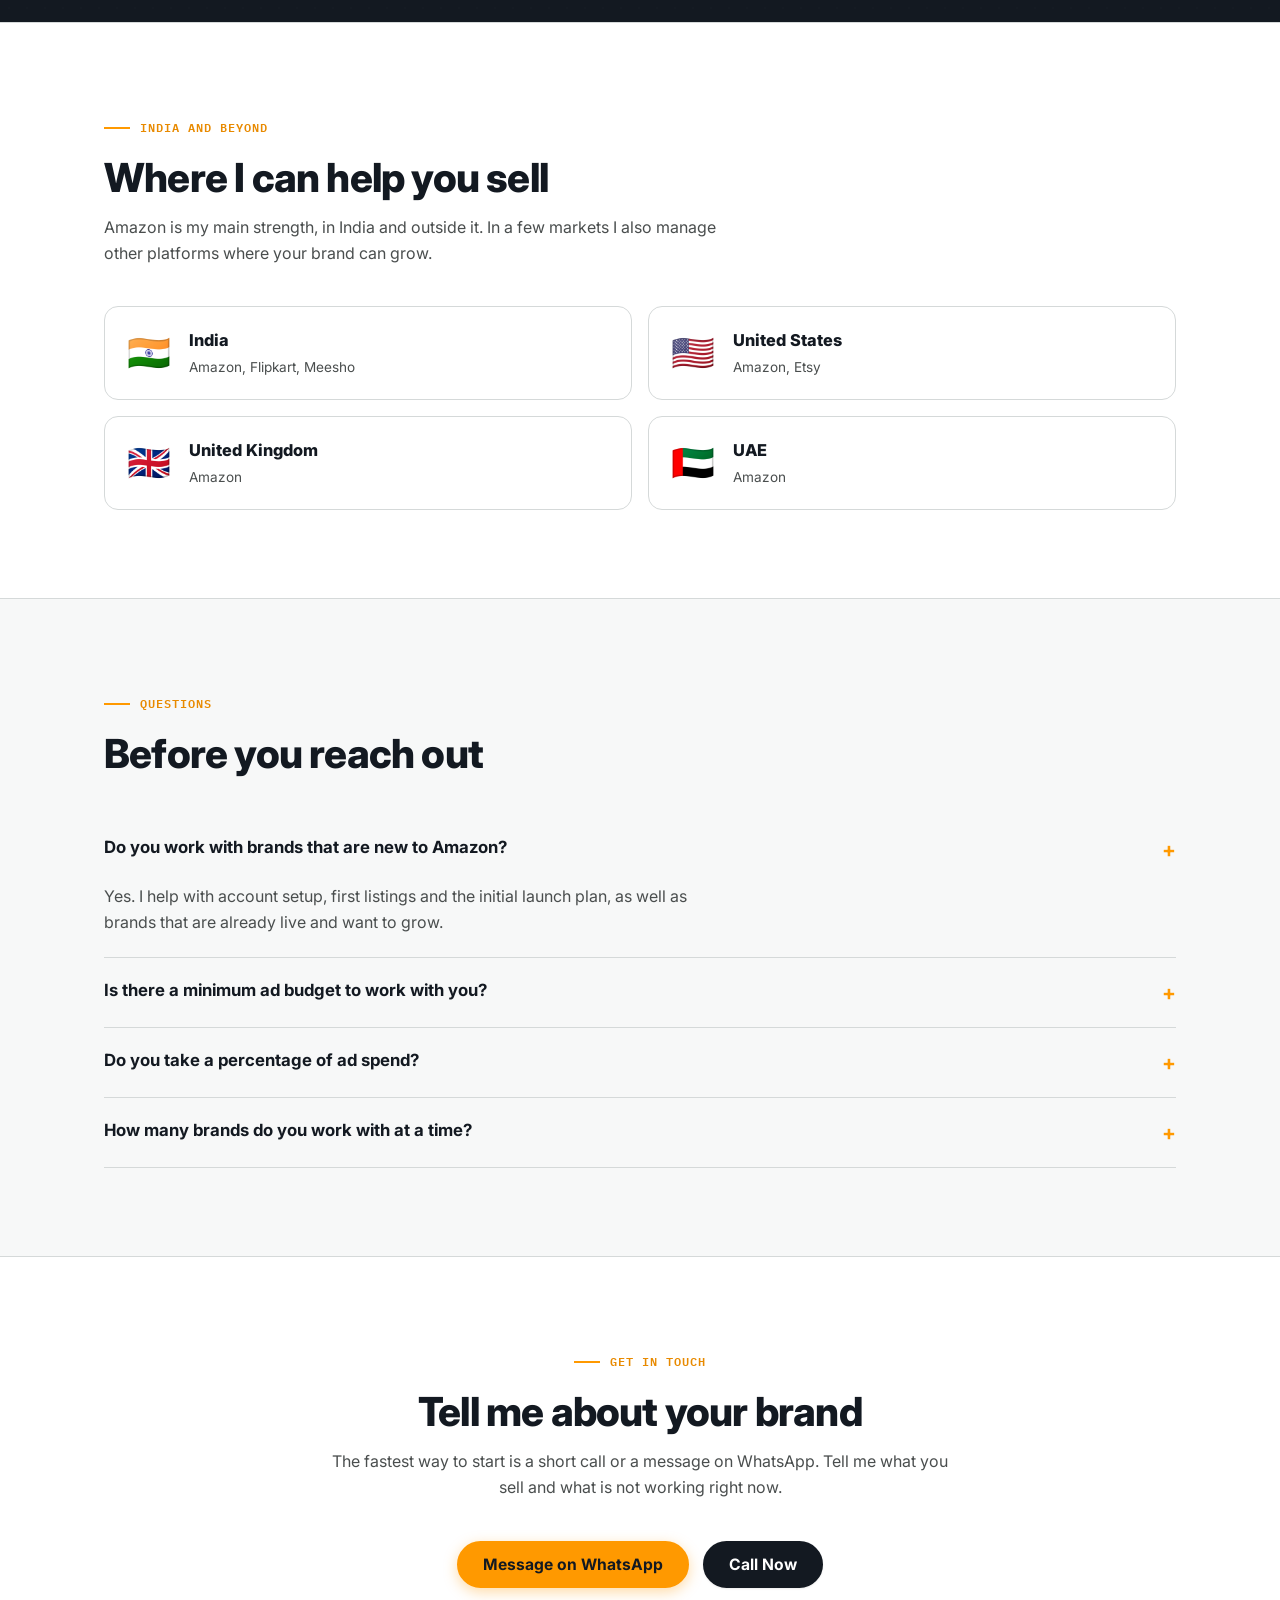
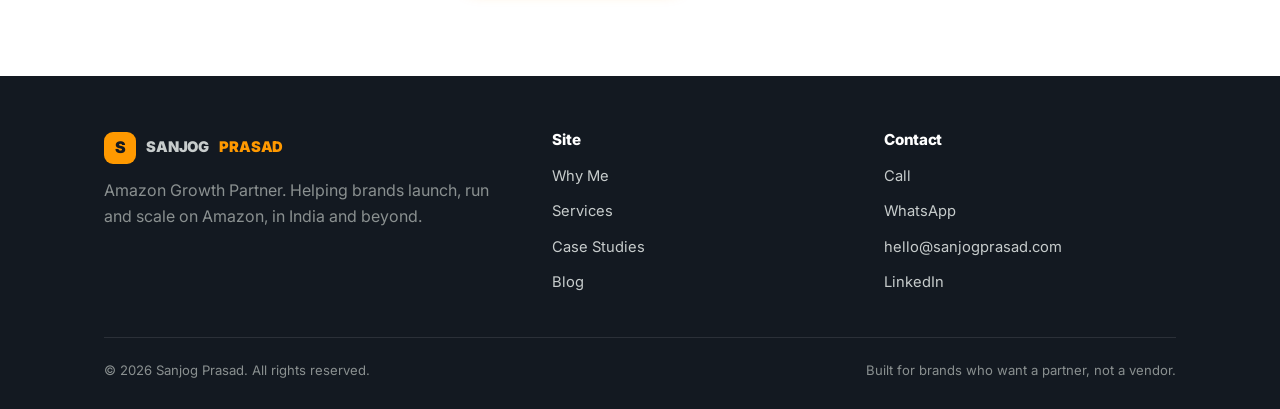
==== commit efdf188b: "Rebuild hero to match reference: arch photo, ghost word, sticker tags, stat cards" ====
--- a/index.html
+++ b/index.html
@@ -15,7 +15,7 @@
 
 <link rel="preconnect" href="https://fonts.googleapis.com">
 <link rel="preconnect" href="https://fonts.gstatic.com" crossorigin>
-<link href="https://fonts.googleapis.com/css2?family=Fraunces:ital,opsz,wght@0,9..144,300..900;1,9..144,300..900&family=Inter:wght@400;500;600;700&family=IBM+Plex+Mono:wght@500;600;700&display=swap" rel="stylesheet">
+<link href="https://fonts.googleapis.com/css2?family=Inter:wght@400;500;600;700;800;900&family=IBM+Plex+Mono:wght@500;600;700&display=swap" rel="stylesheet">
 <link rel="icon" href="favicon.svg" type="image/svg+xml">
 <link rel="stylesheet" href="css/style.css">
 
@@ -48,7 +48,7 @@
 
 <header class="site-header">
   <div class="wrap nav-row">
-    <a href="index.html" class="logo">SANJOG <span>PRASAD</span></a>
+    <a href="index.html" class="logo"><span class="logo-mark">S</span>SANJOG <span>PRASAD</span></a>
     <nav>
       <ul class="nav-links" id="navLinks">
         <li><a href="#why">Why Me</a></li>
@@ -70,6 +70,7 @@
 
 <!-- ============ HERO ============ -->
 <section class="hero">
+  <div class="hero-ghost-word" aria-hidden="true">AMAZON</div>
   <div class="wrap hero-grid">
     <div>
       <p class="greeting">Hi, I'm Sanjog</p>
@@ -89,15 +90,19 @@
       </div>
     </div>
 
-    <div class="hero-photo-wrap photo-accent">
-      <div class="hero-years">
-        <span class="n" data-counter-target="10" data-counter-duration="1200">10</span>
-        <span class="t">Years on<br>Amazon</span>
-      </div>
+    <div class="hero-arch-wrap">
+      <span class="sticker-tag sticker-1">Amazon Ads</span>
+      <span class="sticker-tag sticker-2">Full Funnel</span>
       <img src="assets/sanjog-portrait.png" alt="Sanjog Prasad, Amazon Growth Partner" class="hero-photo">
-      <div class="hero-float-stat">
-        <span class="fig">&#8377;<span data-counter-target="50" data-counter-suffix="L+" data-counter-duration="1400">50L+</span></span>
-        <span class="lbl">Highest monthly sales<br>managed on Amazon</span>
+      <div class="hero-stat-stack">
+        <div class="hero-stat-card">
+          <span class="lbl">Years on<br>Amazon</span>
+          <span class="num"><span data-counter-target="10" data-counter-duration="1200">10</span>+</span>
+        </div>
+        <div class="hero-stat-card">
+          <span class="lbl">Highest Monthly<br>Sales Managed</span>
+          <span class="num">&#8377;<span data-counter-target="50" data-counter-suffix="L+" data-counter-duration="1400">50L+</span></span>
+        </div>
       </div>
     </div>
   </div>
@@ -474,7 +479,7 @@
   <div class="wrap">
     <div class="footer-grid">
       <div>
-        <a href="index.html" class="logo">SANJOG <span>PRASAD</span></a>
+        <a href="index.html" class="logo"><span class="logo-mark">S</span>SANJOG <span>PRASAD</span></a>
         <p style="color:#8A9090;margin-top:14px;">Amazon Growth Partner. Helping brands launch, run and scale on Amazon, in India and beyond.</p>
       </div>
       <div>
--- a/css/style.css
+++ b/css/style.css
@@ -16,7 +16,7 @@
   --line: #D5D9D9;
   --bg-soft: #F7F8F8;
 
-  --font-head: "Fraunces", Georgia, "Times New Roman", serif;
+  --font-head: "Inter", "Helvetica Neue", Arial, sans-serif;
   --font-body: "Inter", "Helvetica Neue", Arial, sans-serif;
   --font-mono: "IBM Plex Mono", "SF Mono", Menlo, monospace;
 
@@ -65,14 +65,14 @@
 h1,h2,h3,h4{
   font-family: var(--font-head);
   color: var(--navy);
-  line-height: 1.12;
+  line-height: 1.08;
   margin: 0 0 16px;
-  font-weight: 600;
-  letter-spacing: -0.015em;
-}
-h1{ font-size: clamp(2.3rem, 5vw, 3.8rem); font-weight: 600; }
-h2{ font-size: clamp(1.8rem, 3.2vw, 2.5rem); font-weight: 600; }
-h3{ font-size: 1.3rem; font-weight: 600; }
+  font-weight: 800;
+  letter-spacing: -0.02em;
+}
+h1{ font-size: clamp(2.4rem, 5.2vw, 4rem); font-weight: 900; }
+h2{ font-size: clamp(1.8rem, 3.2vw, 2.5rem); font-weight: 800; }
+h3{ font-size: 1.3rem; font-weight: 700; }
 
 p{ margin: 0 0 16px; max-width: 62ch; color: var(--ink-soft); }
 p.lead{ font-size: 1.15rem; color: var(--ink); max-width: 56ch; }
@@ -127,7 +127,7 @@
   font-size: 0.98rem;
   padding: 14px 24px;
   border: 2px solid transparent;
-  border-radius: var(--radius-sm);
+  border-radius: var(--radius-pill);
   cursor: pointer;
   text-decoration: none;
   line-height: 1;
@@ -163,6 +163,9 @@
   height: 68px;
 }
 .logo{
+  display: inline-flex;
+  align-items: center;
+  gap: 10px;
   font-family: var(--font-head);
   font-weight: 900;
   font-size: 1.15rem;
@@ -171,6 +174,18 @@
   letter-spacing: -0.01em;
 }
 .logo span{ color: var(--orange); }
+.logo-mark{
+  display: inline-flex;
+  align-items: center;
+  justify-content: center;
+  width: 32px; height: 32px;
+  background: var(--orange);
+  color: var(--navy) !important;
+  border-radius: 9px;
+  font-size: 1rem;
+  font-weight: 900;
+  flex: 0 0 auto;
+}
 
 .nav-links{
   display: flex;
@@ -216,75 +231,139 @@
 .hero{
   background: var(--navy);
   color: var(--paper);
-  padding: 70px 0 60px;
+  padding: 80px 0 90px;
   position: relative;
-}
-.hero .tag, .hero h1, .hero p.lead, .hero .btn-row, .hero .ticker{
+  overflow: hidden;
+}
+.hero .tag, .hero h1, .hero p.lead, .hero .btn-row, .hero .ticker, .hero .greeting{
   opacity: 0;
   animation: heroIn 0.7s ease forwards;
 }
-.hero .tag{ animation-delay: 0.05s; }
-.hero h1{ animation-delay: 0.15s; }
-.hero p.lead{ animation-delay: 0.28s; }
-.hero .btn-row{ animation-delay: 0.4s; }
-.hero .ticker{ animation-delay: 0.5s; }
-.hero-photo-wrap{ opacity: 0; animation: heroInPhoto 0.8s ease 0.3s forwards; }
+.hero .greeting{ animation-delay: 0s; }
+.hero .tag{ animation-delay: 0.08s; }
+.hero h1{ animation-delay: 0.18s; }
+.hero p.lead{ animation-delay: 0.3s; }
+.hero .btn-row{ animation-delay: 0.42s; }
+.hero .ticker{ animation-delay: 0.52s; }
+.hero-arch-wrap{ opacity: 0; animation: heroInPhoto 0.8s ease 0.3s forwards; }
 @keyframes heroIn{ from{ opacity: 0; transform: translateY(10px); } to{ opacity: 1; transform: translateY(0); } }
 @keyframes heroInPhoto{ from{ opacity: 0; transform: translateY(14px); } to{ opacity: 1; transform: translateY(0); } }
 @media (prefers-reduced-motion: reduce){
-  .hero .tag, .hero h1, .hero p.lead, .hero .btn-row, .hero .ticker, .hero-photo-wrap{ opacity: 1; animation: none; }
+  .hero .greeting, .hero .tag, .hero h1, .hero p.lead, .hero .btn-row, .hero .ticker, .hero-arch-wrap{ opacity: 1; animation: none; }
 }
 .hero-grid{
   display: grid;
-  grid-template-columns: 1.15fr 0.85fr;
+  grid-template-columns: 1.1fr 0.9fr;
   gap: 56px;
   align-items: center;
+  position: relative;
+  z-index: 1;
 }
 .hero h1{ color: var(--paper); }
-.hero h1 .accent{ color: var(--orange); font-style: italic; font-weight: 500; }
+.hero h1 .accent{ color: var(--orange); }
 .hero p.lead{ color: #C7CCCC; }
 
-.photo-accent{ position: relative; }
-.photo-accent::before{
+/* Giant ghost word bleeding behind the hero */
+.hero-ghost-word{
+  position: absolute;
+  top: 46%;
+  left: 50%;
+  transform: translate(-50%, -50%);
+  font-family: var(--font-head);
+  font-weight: 900;
+  font-size: clamp(6rem, 16vw, 13rem);
+  color: rgba(255,255,255,0.045);
+  white-space: nowrap;
+  letter-spacing: -0.02em;
+  z-index: 0;
+  pointer-events: none;
+  user-select: none;
+}
+
+/* Arch-shaped color block behind the portrait */
+.hero-arch-wrap{ position: relative; padding-bottom: 10px; }
+.hero-arch-wrap::before{
   content: "";
   position: absolute;
   top: 0; left: -20px;
-  width: 100%; height: 100%;
+  width: 100%; height: 92%;
   background: var(--orange);
-  border-radius: var(--radius);
+  border-radius: 50% 50% 12px 12px;
   z-index: 0;
 }
-.photo-accent img{
+.hero-photo{
   width: 100%;
   height: auto;
   display: block;
   position: relative;
   z-index: 1;
-  filter: drop-shadow(0 18px 30px rgba(0,0,0,0.35));
-}
-.hero-years{
+  -webkit-mask-image: linear-gradient(to bottom, black 82%, transparent 100%);
+  mask-image: linear-gradient(to bottom, black 82%, transparent 100%);
+}
+
+/* Small rotated sticker tags overlapping the photo edge */
+.sticker-tag{
   position: absolute;
-  top: -22px; right: -22px;
-  z-index: 2;
-  background: var(--orange);
-  border: 3px solid var(--navy);
-  border-radius: 50%;
-  width: 114px; height: 114px;
-  display: flex; flex-direction: column; align-items: center; justify-content: center;
-  line-height: 1;
-  box-shadow: 0 10px 24px rgba(0,0,0,0.45);
-  text-align: center;
-}
-.hero-years .n{ font-family: var(--font-head); font-weight: 900; font-size: 2.4rem; color: var(--navy); }
-.hero-years .t{ font-family: var(--font-mono); font-size: 0.56rem; font-weight: 600; color: var(--navy); text-transform: uppercase; letter-spacing: 0.02em; margin-top: 3px; line-height: 1.25; }
+  z-index: 3;
+  background: var(--paper);
+  color: var(--navy);
+  font-family: var(--font-mono);
+  font-size: 0.78rem;
+  font-weight: 600;
+  padding: 8px 16px;
+  border-radius: var(--radius-pill);
+  box-shadow: var(--shadow-md);
+}
+.sticker-1{ top: 8%; left: -8%; transform: rotate(-9deg); }
+.sticker-2{ top: 20%; right: -6%; transform: rotate(7deg); }
+
+/* Stacked floating stat cards, bottom-right of the photo */
+.hero-stat-stack{
+  position: absolute;
+  right: -18px;
+  bottom: 8%;
+  z-index: 3;
+  display: flex;
+  flex-direction: column;
+  gap: 12px;
+}
+.hero-stat-card{
+  background: var(--paper);
+  border-radius: var(--radius-sm);
+  padding: 14px 20px;
+  min-width: 210px;
+  display: flex;
+  align-items: center;
+  justify-content: space-between;
+  gap: 16px;
+  box-shadow: var(--shadow-md);
+}
+.hero-stat-card .lbl{
+  font-family: var(--font-body);
+  font-size: 0.78rem;
+  font-weight: 500;
+  color: var(--ink-soft);
+  line-height: 1.3;
+}
+.hero-stat-card .num{
+  font-family: var(--font-head);
+  font-weight: 900;
+  font-size: 1.6rem;
+  color: var(--navy);
+  white-space: nowrap;
+}
 
 @media (max-width: 880px){
   .hero-grid{ grid-template-columns: 1fr; }
-  .hero-photo-wrap{ order: -1; max-width: 300px; margin: 0 auto 20px; }
-  .photo-accent::before{ left: -14px; }
-  .hero-years{ width: 92px; height: 92px; top: -16px; right: -16px; }
-  .hero-years .n{ font-size: 2rem; }
-  .hero-years .t{ font-size: 0.55rem; }
+  .hero-arch-wrap{ order: -1; max-width: 300px; margin: 0 auto 20px; }
+  .hero-arch-wrap::before{ left: -12px; }
+  .sticker-1{ left: -4%; font-size: 0.68rem; padding: 6px 12px; }
+  .sticker-2{ right: -2%; font-size: 0.68rem; padding: 6px 12px; }
+  .hero-stat-stack{ right: -8px; gap: 8px; }
+  .hero-stat-card{ min-width: 168px; padding: 10px 14px; }
+  .hero-stat-card .num{ font-size: 1.2rem; }
+  .hero-stat-card .lbl{ font-size: 0.68rem; }
+  .hero-ghost-word{ font-size: clamp(4rem, 22vw, 7rem); }
 }
 
 /* ---------- Placeholder photo boxes ---------- */
@@ -747,9 +826,30 @@
 }
 .manifesto-sig{ height: 64px; width: auto; display: block; margin-top: 26px; }
 .manifesto .who{ margin-top: 12px; font-family: var(--font-body); font-weight: 600; font-size: 0.9rem; color: var(--gold); }
+
+.photo-accent{ position: relative; }
+.photo-accent::before{
+  content: "";
+  position: absolute;
+  top: 0; left: -20px;
+  width: 100%; height: 100%;
+  background: var(--orange);
+  border-radius: var(--radius);
+  z-index: 0;
+}
+.photo-accent img{
+  width: 100%;
+  height: auto;
+  display: block;
+  position: relative;
+  z-index: 1;
+  filter: drop-shadow(0 18px 30px rgba(0,0,0,0.35));
+}
+
 @media (max-width: 880px){
   .manifesto-grid{ grid-template-columns: 1fr; }
   .manifesto-photo-wrap{ order: -1; max-width: 240px; margin: 0 auto; }
+  .photo-accent::before{ left: -14px; }
 }
 
 /* ---------- Abstract dashboard graphic (no stock imagery needed) ---------- */
@@ -905,43 +1005,6 @@
   color: var(--gold);
   margin: 0 0 14px;
   letter-spacing: 0.02em;
-}
-
-/* ---------- Hero floating stat card (second badge, bottom-left of photo) ---------- */
-.hero-float-stat{
-  position: absolute;
-  left: -28px; bottom: 28px;
-  z-index: 2;
-  background: var(--paper);
-  border-radius: var(--radius-sm);
-  padding: 14px 18px;
-  box-shadow: var(--shadow-md);
-  display: flex;
-  flex-direction: column;
-  gap: 2px;
-  max-width: 190px;
-}
-.hero-float-stat .fig{
-  font-family: var(--font-head);
-  font-weight: 700;
-  font-size: 1.5rem;
-  color: var(--navy);
-  line-height: 1;
-}
-.hero-float-stat .lbl{
-  font-family: var(--font-mono);
-  font-size: 0.62rem;
-  font-weight: 600;
-  color: var(--ink-soft);
-  text-transform: uppercase;
-  letter-spacing: 0.02em;
-  line-height: 1.35;
-  margin-top: 4px;
-}
-@media (max-width: 880px){
-  .hero-float-stat{ left: 12px; bottom: 12px; padding: 10px 14px; max-width: 160px; }
-  .hero-float-stat .fig{ font-size: 1.15rem; }
-  .hero-float-stat .lbl{ font-size: 0.56rem; }
 }
 
 /* ---------- Capability chips (service tags) ---------- */
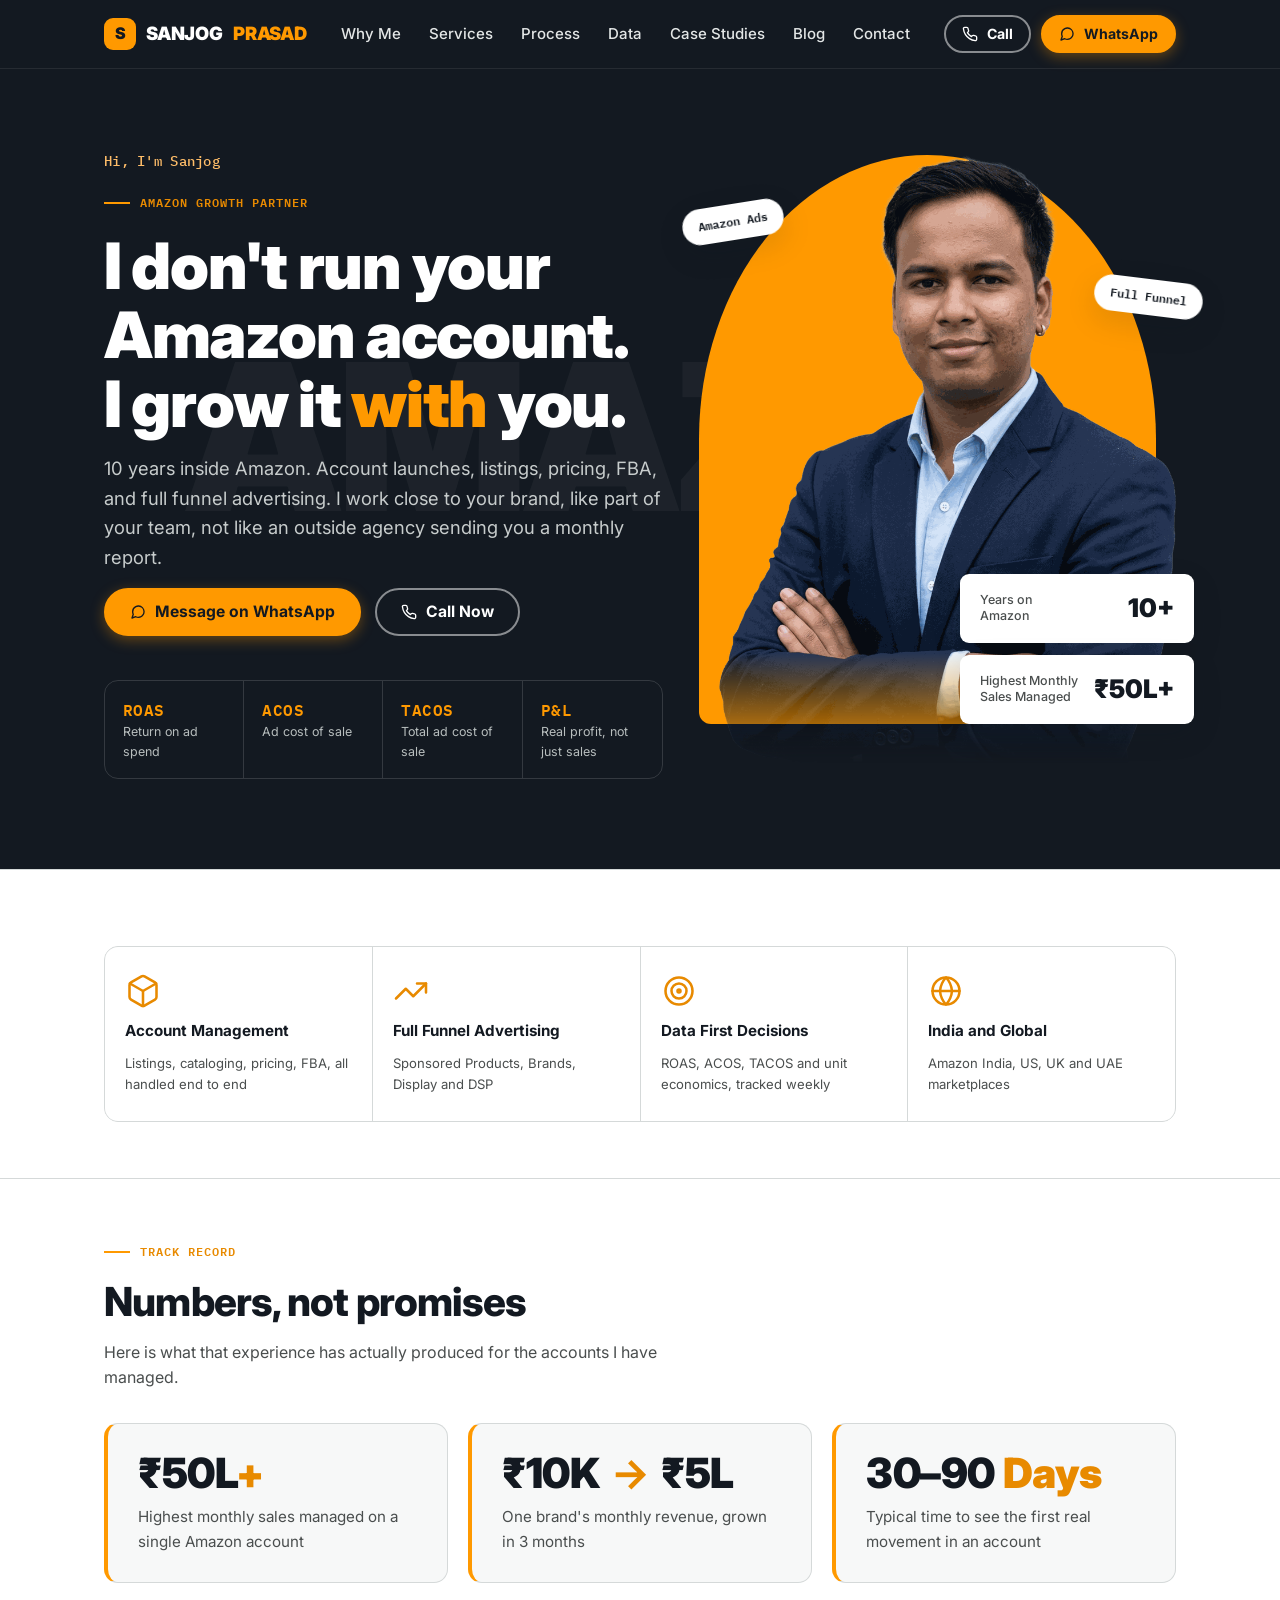
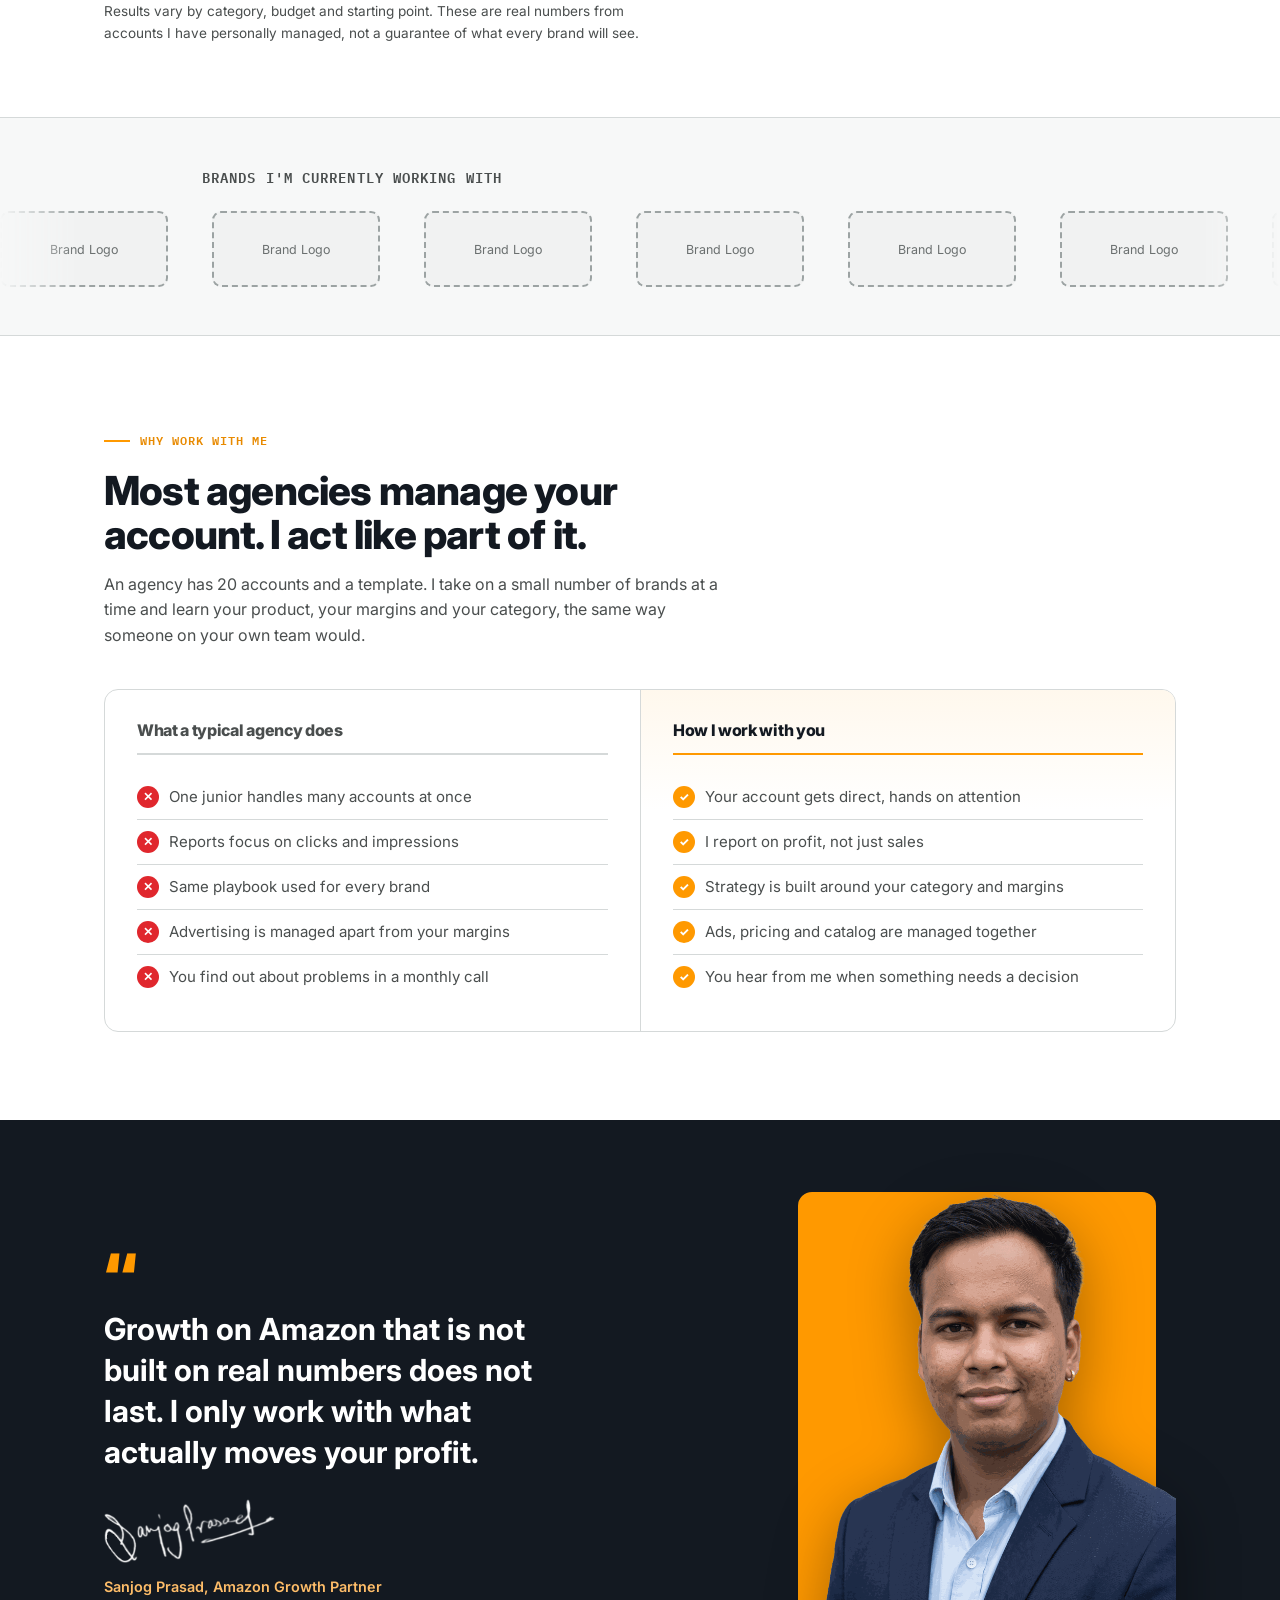
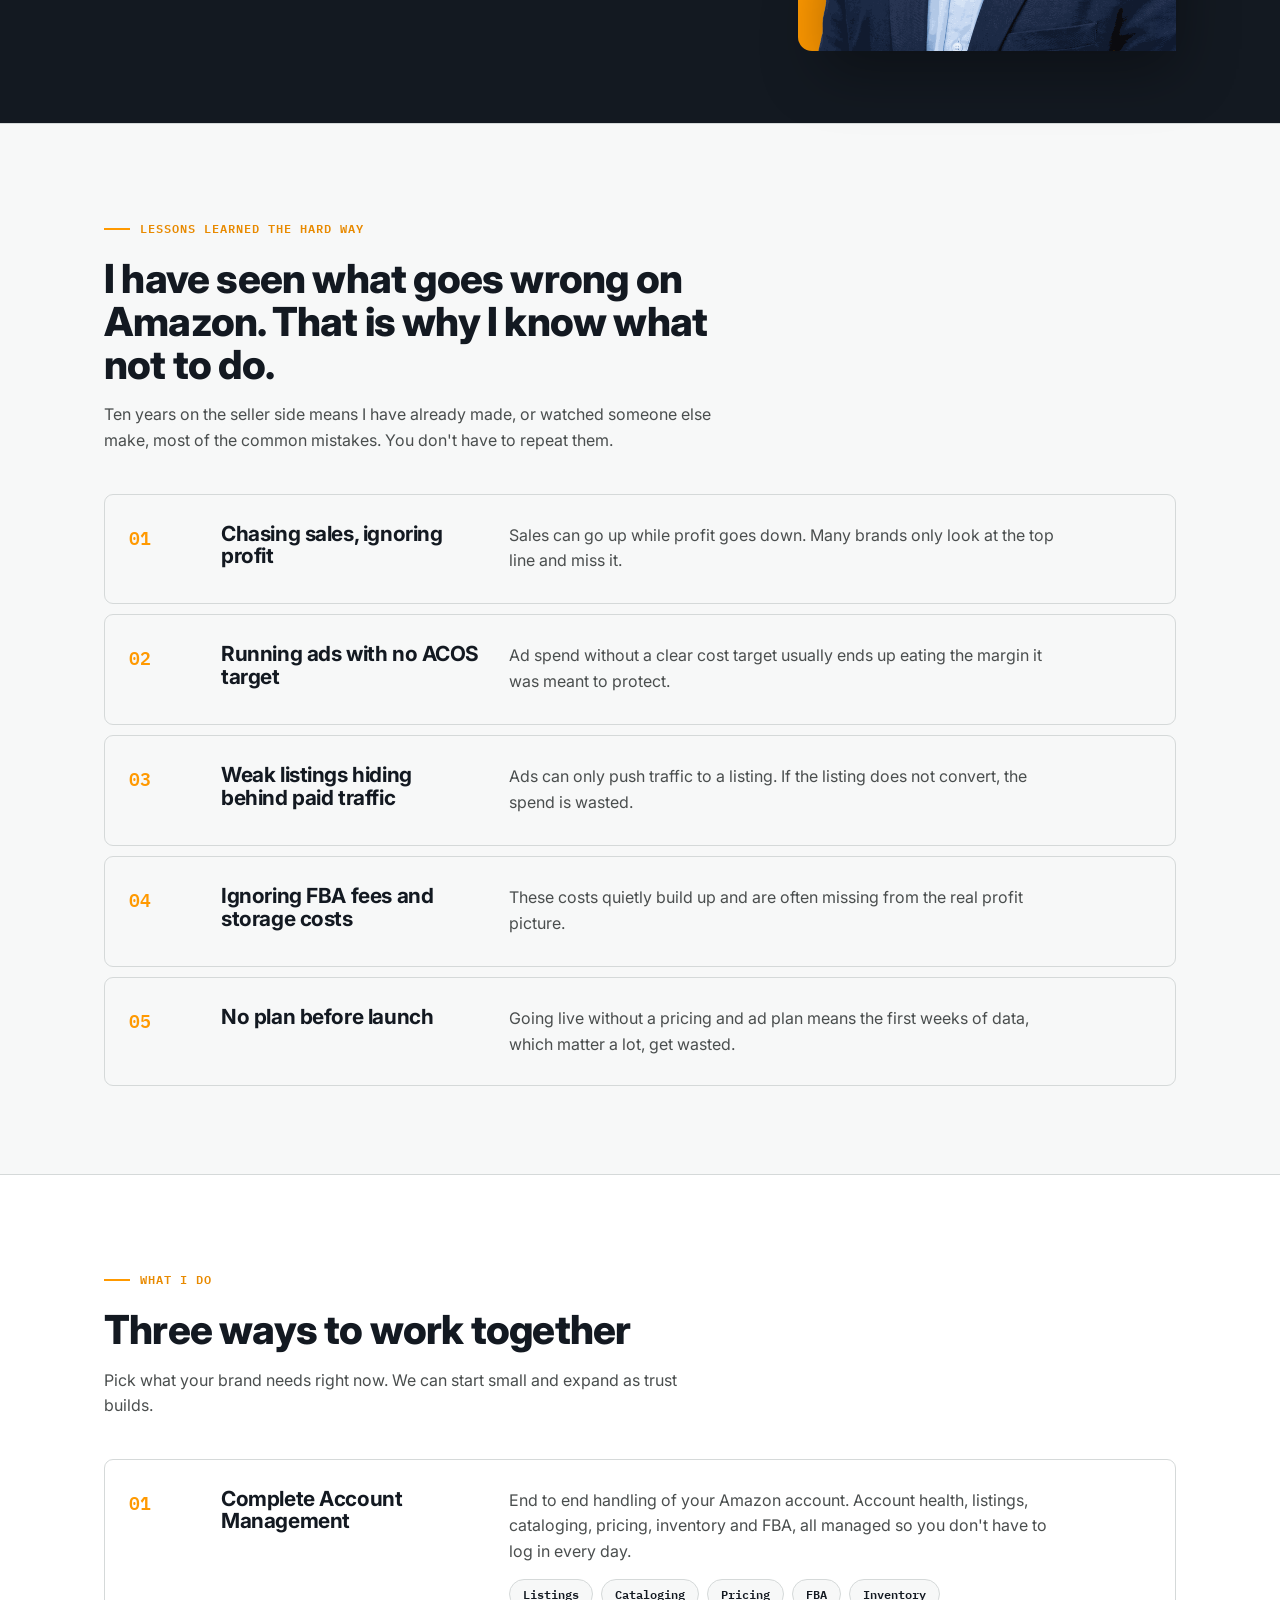
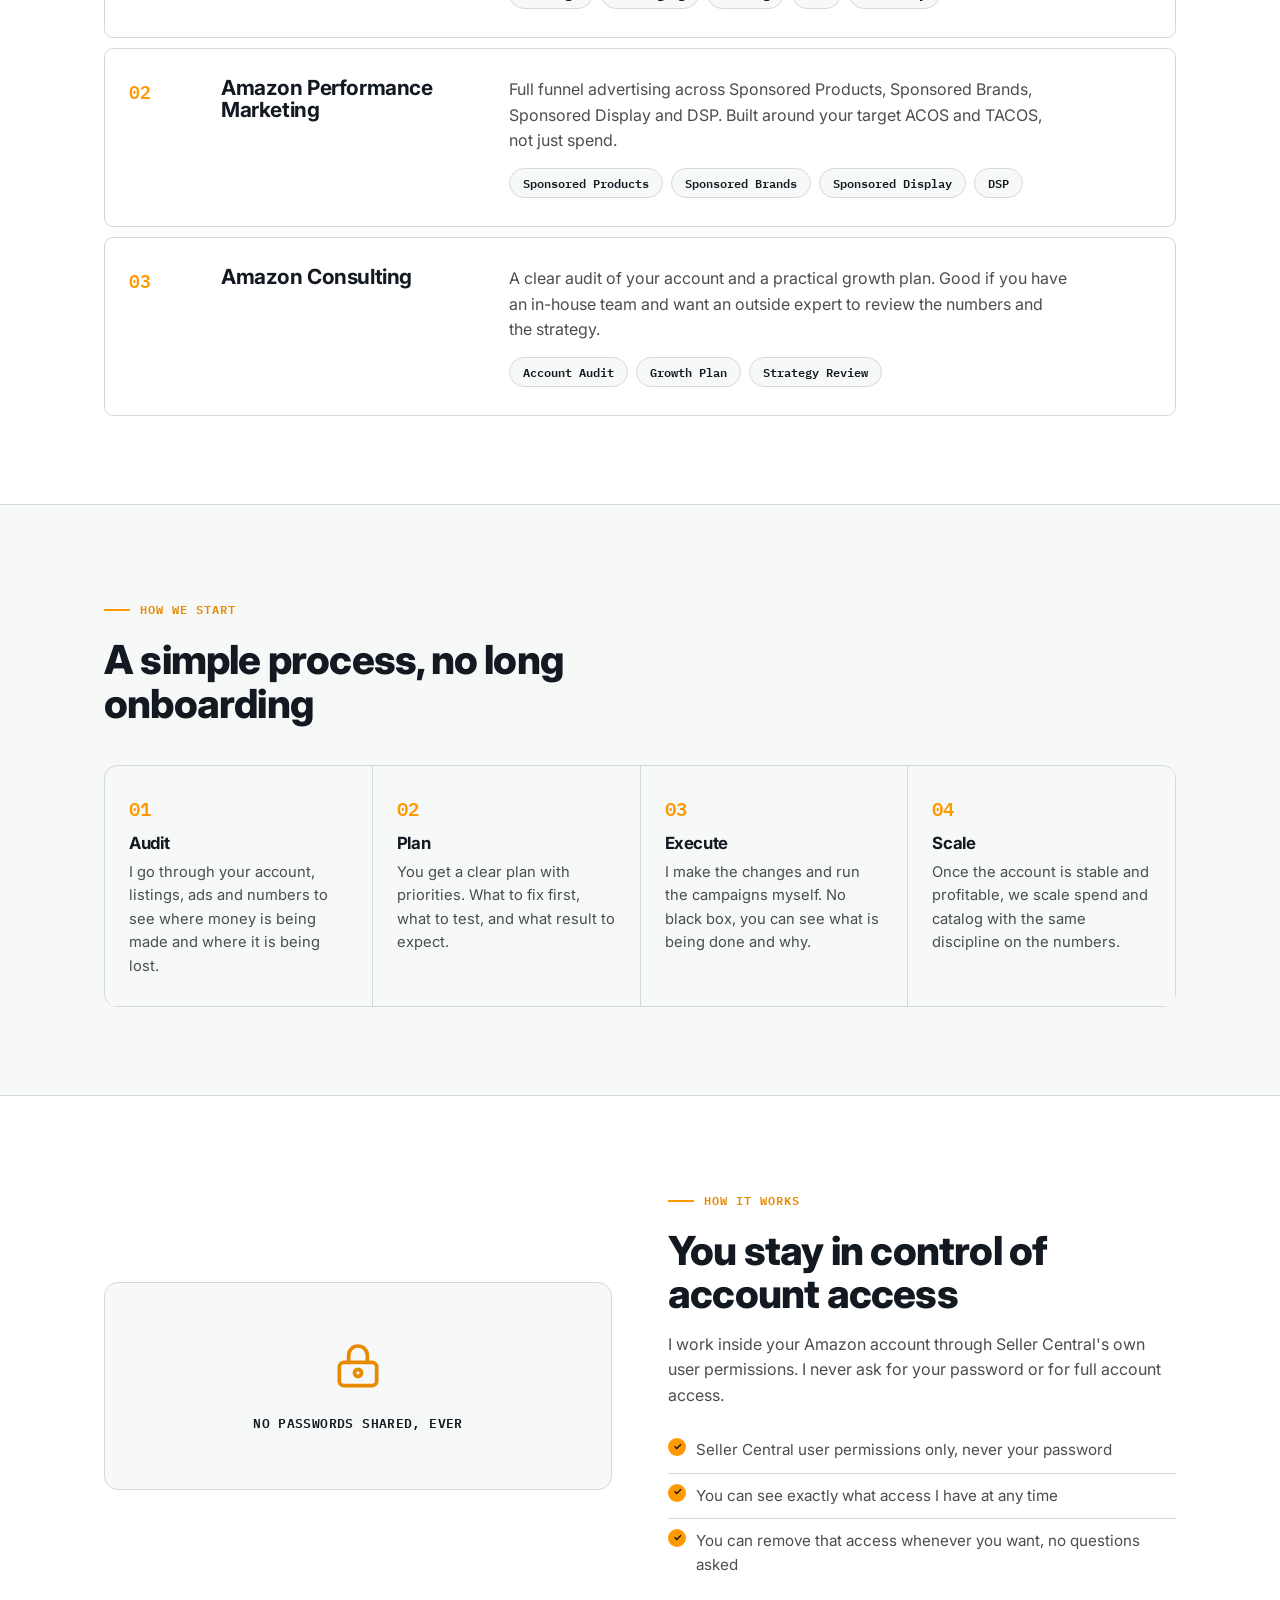
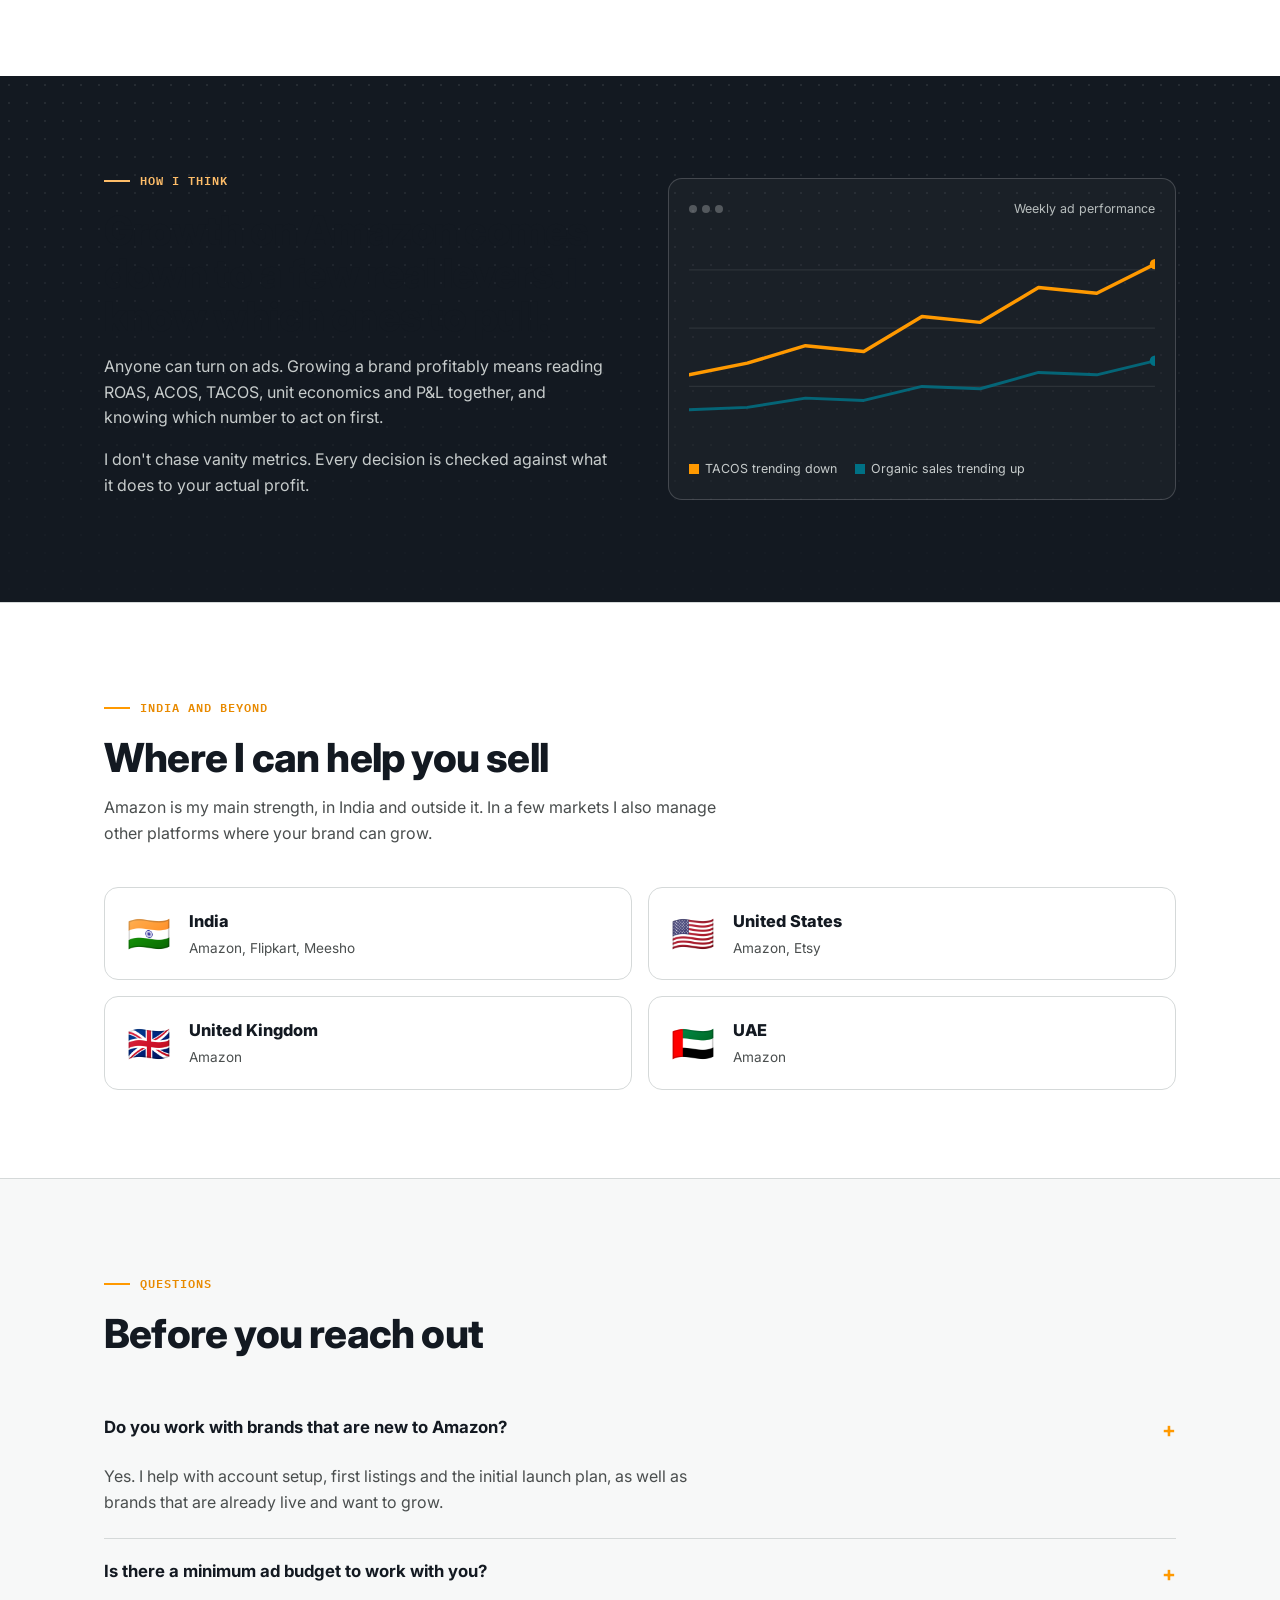
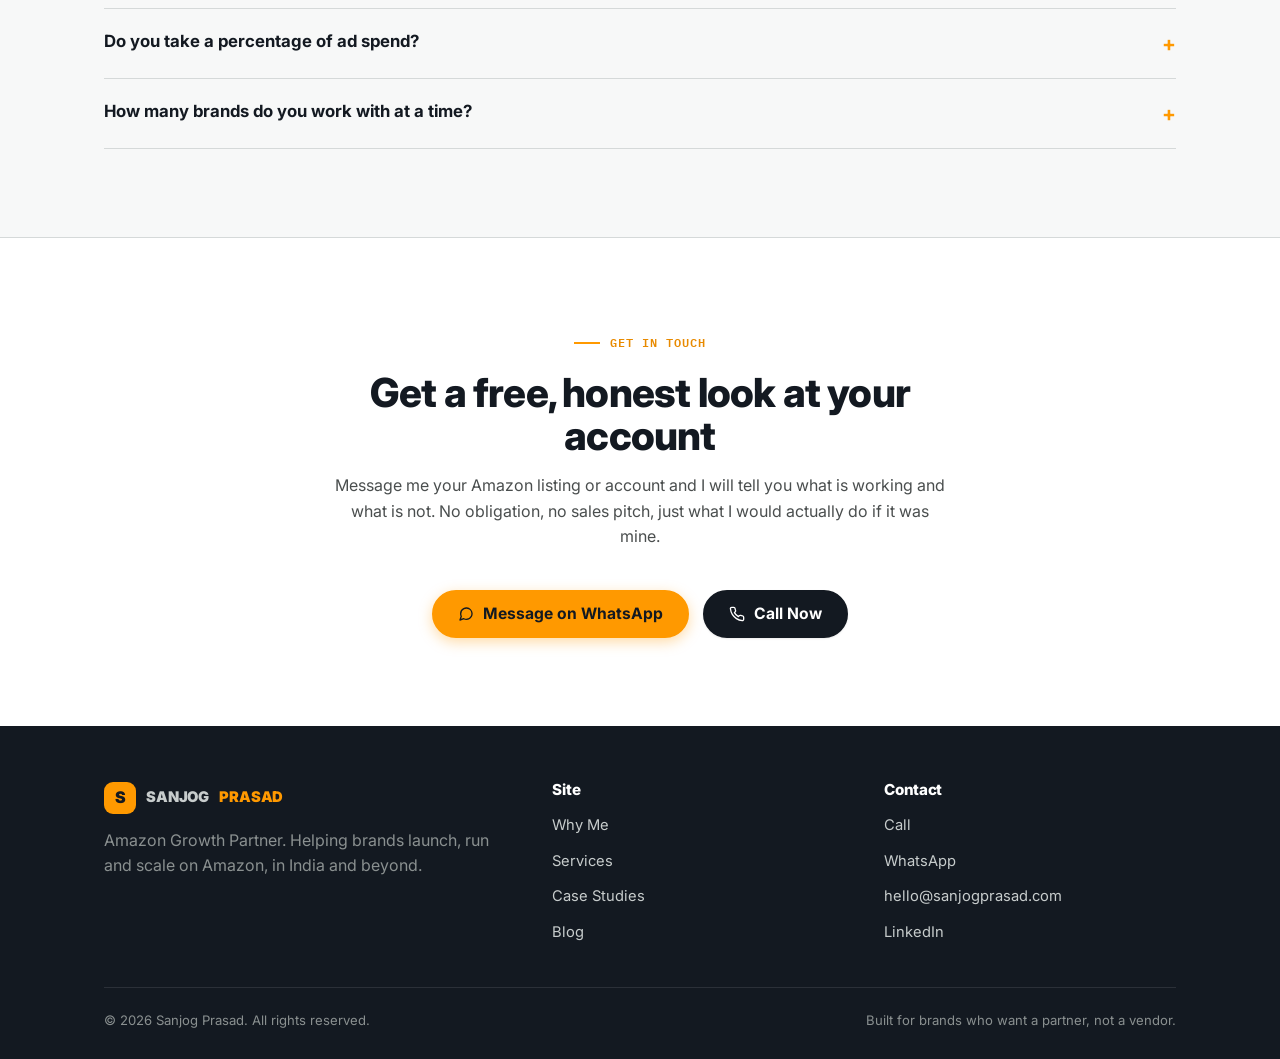
==== commit c0a63907: "Add secure access section, reframe CTA around free audit, add results timeframe stat" ====
--- a/index.html
+++ b/index.html
@@ -154,6 +154,10 @@
         <div class="result-num">&#8377;10K <span class="arrow">&#8594;</span> &#8377;<span data-counter-target="5" data-counter-suffix="L" data-counter-duration="1400">5L</span></div>
         <div class="result-label">One brand's monthly revenue, grown in 3 months</div>
       </div>
+      <div class="result-card">
+        <div class="result-num">30&ndash;90 <span class="plus">Days</span></div>
+        <div class="result-label">Typical time to see the first real movement in an account</div>
+      </div>
     </div>
     <p class="small" style="margin-top:18px;">Results vary by category, budget and starting point. These are real numbers from accounts I have personally managed, not a guarantee of what every brand will see.</p>
   </div>
@@ -356,6 +360,30 @@
         <h3>Scale</h3>
         <p>Once the account is stable and profitable, we scale spend and catalog with the same discipline on the numbers.</p>
       </div>
+    </div>
+  </div>
+</section>
+
+<!-- ============ SECURE ACCOUNT ACCESS ============ -->
+<section class="section">
+  <div class="wrap split reveal">
+    <div class="access-visual">
+      <svg width="56" height="56" viewBox="0 0 24 24" fill="none" stroke="currentColor" stroke-width="1.6" stroke-linecap="round" stroke-linejoin="round" style="color:var(--orange-dark);">
+        <rect x="4" y="10" width="16" height="10" rx="2"/>
+        <path d="M8 10V7a4 4 0 0 1 8 0v3"/>
+        <circle cx="12" cy="14.5" r="1.5"/>
+      </svg>
+      <div class="access-caption">No passwords shared, ever</div>
+    </div>
+    <div>
+      <span class="tag">How it works</span>
+      <h2>You stay in control of account access</h2>
+      <p>I work inside your Amazon account through Seller Central's own user permissions. I never ask for your password or for full account access.</p>
+      <ul class="access-list">
+        <li>Seller Central user permissions only, never your password</li>
+        <li>You can see exactly what access I have at any time</li>
+        <li>You can remove that access whenever you want, no questions asked</li>
+      </ul>
     </div>
   </div>
 </section>
@@ -463,14 +491,14 @@
 <!-- ============ CONTACT ============ -->
 <section class="section" id="contact">
   <div class="wrap center">
-    <div class="section-head" style="margin-left:auto;margin-right:auto;">
+    <div class="section-head reveal" style="margin-left:auto;margin-right:auto;">
       <span class="tag">Get in touch</span>
-      <h2>Tell me about your brand</h2>
-      <p style="margin-left:auto;margin-right:auto;">The fastest way to start is a short call or a message on WhatsApp. Tell me what you sell and what is not working right now.</p>
+      <h2>Get a free, honest look at your account</h2>
+      <p style="margin-left:auto;margin-right:auto;">Message me your Amazon listing or account and I will tell you what is working and what is not. No obligation, no sales pitch, just what I would actually do if it was mine.</p>
     </div>
     <div class="btn-row" style="justify-content:center;">
-      <a href="https://wa.me/918920631606?text=Hi%20Sanjog%2C%20I%20want%20to%20talk%20about%20my%20Amazon%20business." class="btn btn-orange" target="_blank" rel="noopener">Message on WhatsApp</a>
-      <a href="tel:+918920631606" class="btn btn-navy">Call Now</a>
+      <a href="https://wa.me/918920631606?text=Hi%20Sanjog%2C%20I%20want%20to%20talk%20about%20my%20Amazon%20business." class="btn btn-orange" target="_blank" rel="noopener"><svg width="16" height="16" viewBox="0 0 24 24" fill="none" stroke="currentColor" stroke-width="2" stroke-linecap="round" stroke-linejoin="round"><path d="M21 11.5a8.38 8.38 0 0 1-.9 3.8 8.5 8.5 0 0 1-7.6 4.7 8.38 8.38 0 0 1-3.8-.9L3 21l1.9-5.7a8.38 8.38 0 0 1-.9-3.8 8.5 8.5 0 0 1 4.7-7.6 8.38 8.38 0 0 1 3.8-.9h.5a8.48 8.48 0 0 1 8 8v.5Z"/></svg>Message on WhatsApp</a>
+      <a href="tel:+918920631606" class="btn btn-navy"><svg width="16" height="16" viewBox="0 0 24 24" fill="none" stroke="currentColor" stroke-width="2" stroke-linecap="round" stroke-linejoin="round"><path d="M22 16.92v3a2 2 0 0 1-2.18 2 19.79 19.79 0 0 1-8.63-3.07 19.5 19.5 0 0 1-6-6 19.79 19.79 0 0 1-3.07-8.67A2 2 0 0 1 4.11 2h3a2 2 0 0 1 2 1.72c.13.96.36 1.9.7 2.81a2 2 0 0 1-.45 2.11L8.09 9.91a16 16 0 0 0 6 6l1.27-1.27a2 2 0 0 1 2.11-.45c.91.34 1.85.57 2.81.7A2 2 0 0 1 22 16.92Z"/></svg>Call Now</a>
     </div>
   </div>
 </section>
--- a/css/style.css
+++ b/css/style.css
@@ -539,6 +539,55 @@
   .split.reverse .col-photo{ order: -1; }
 }
 
+/* ---------- Secure account access ---------- */
+.access-visual{
+  border: 1px solid var(--line);
+  border-radius: var(--radius);
+  background: var(--bg-soft);
+  padding: 56px 40px;
+  display: flex;
+  flex-direction: column;
+  align-items: center;
+  justify-content: center;
+  gap: 18px;
+  text-align: center;
+}
+.access-caption{
+  font-family: var(--font-mono);
+  font-size: 0.8rem;
+  font-weight: 600;
+  color: var(--navy);
+  text-transform: uppercase;
+  letter-spacing: 0.03em;
+}
+.access-list{
+  list-style: none;
+  margin: 20px 0 0;
+  padding: 0;
+}
+.access-list li{
+  position: relative;
+  padding: 10px 0 10px 28px;
+  border-bottom: 1px solid var(--line);
+  font-size: 0.95rem;
+  color: var(--ink-soft);
+}
+.access-list li:last-child{ border-bottom: none; }
+.access-list li::before{
+  content: "\2713";
+  position: absolute;
+  left: 0; top: 10px;
+  width: 18px; height: 18px;
+  border-radius: 50%;
+  background: var(--orange);
+  color: var(--navy);
+  font-size: 0.65rem;
+  font-weight: 700;
+  display: flex;
+  align-items: center;
+  justify-content: center;
+}
+
 /* ---------- Global expansion strip ---------- */
 .flags-row{
   display: flex;
@@ -961,7 +1010,7 @@
 /* ---------- Real results (numeric proof) ---------- */
 .result-grid{
   display: grid;
-  grid-template-columns: 1fr 1fr;
+  grid-template-columns: 1fr 1fr 1fr;
   gap: 20px;
 }
 .result-card{
@@ -982,7 +1031,10 @@
 .result-num .plus{ color: var(--orange-dark); }
 .result-num .arrow{ color: var(--orange-dark); font-weight: 700; margin: 0 4px; }
 .result-label{ margin-top: 10px; font-size: 0.95rem; color: var(--ink-soft); max-width: 34ch; }
-@media (max-width: 700px){
+@media (max-width: 900px){
+  .result-grid{ grid-template-columns: 1fr 1fr; }
+}
+@media (max-width: 560px){
   .result-grid{ grid-template-columns: 1fr; }
 }
 
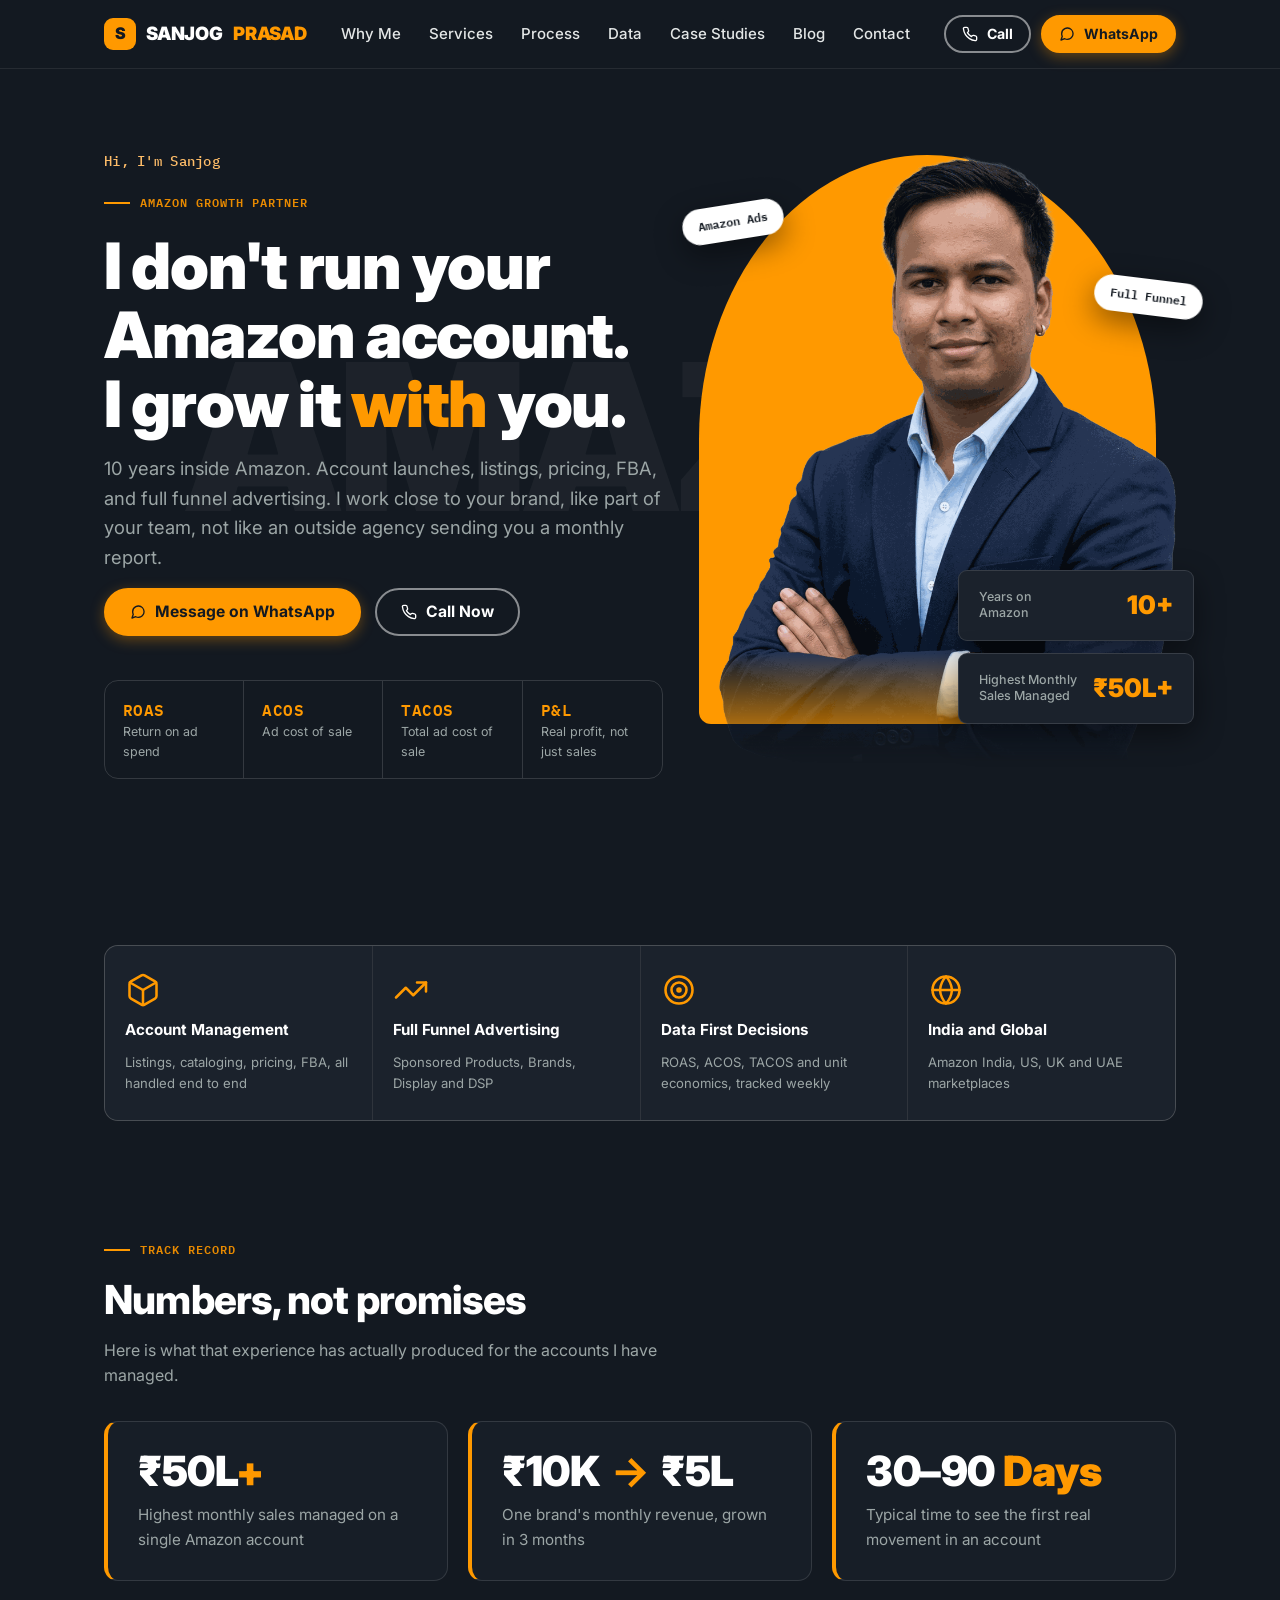
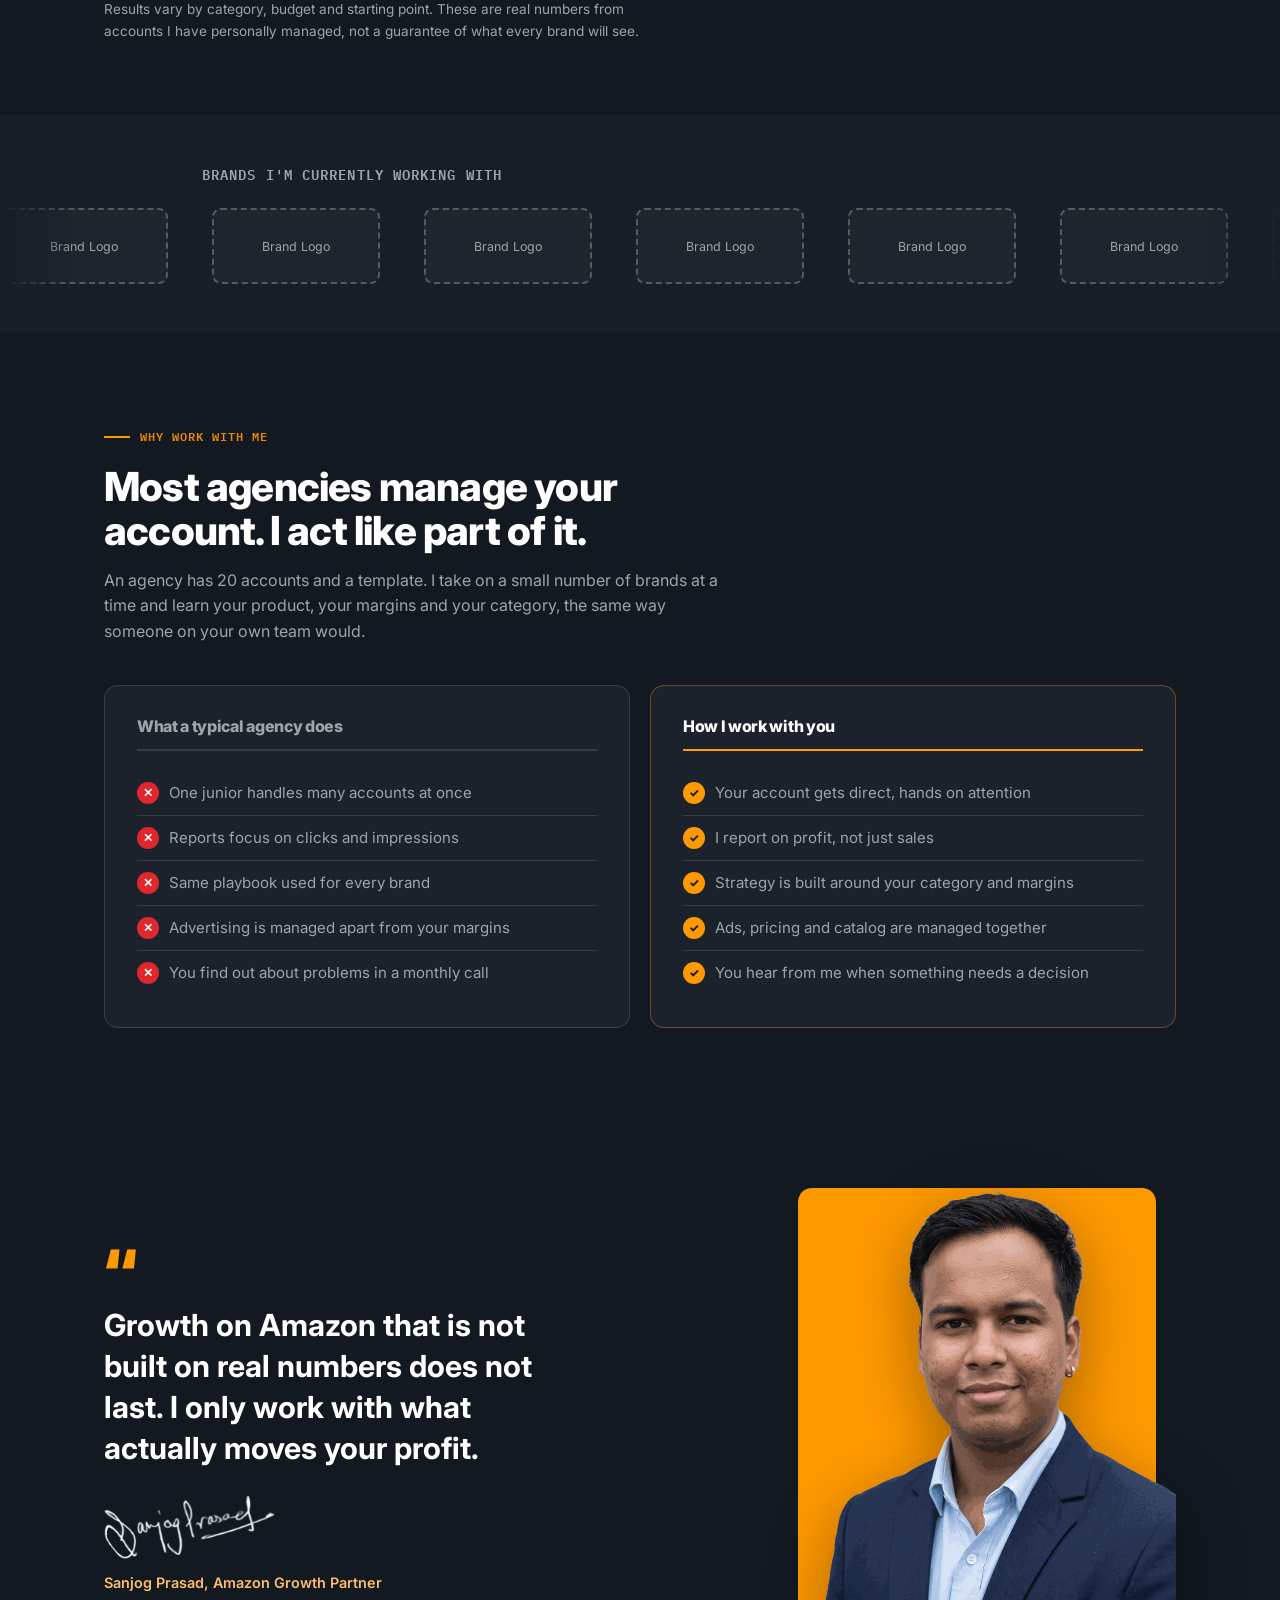
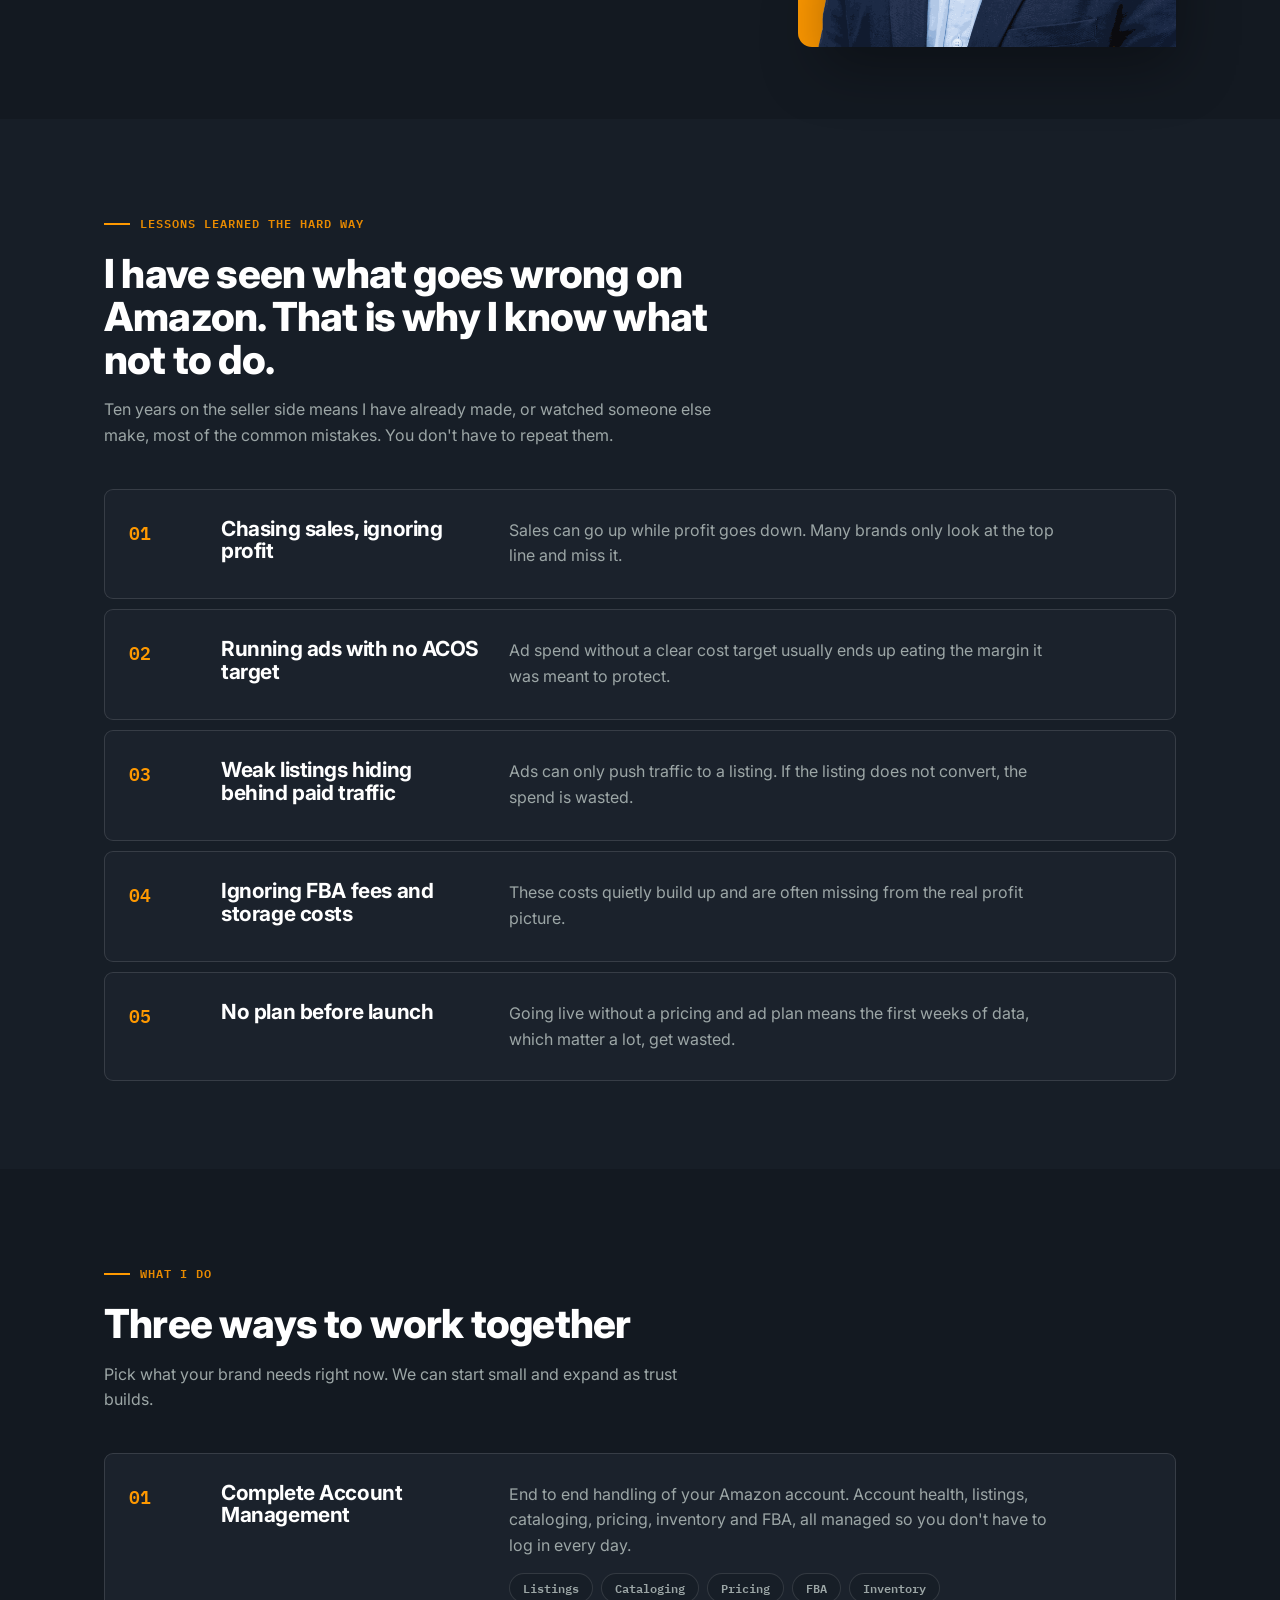
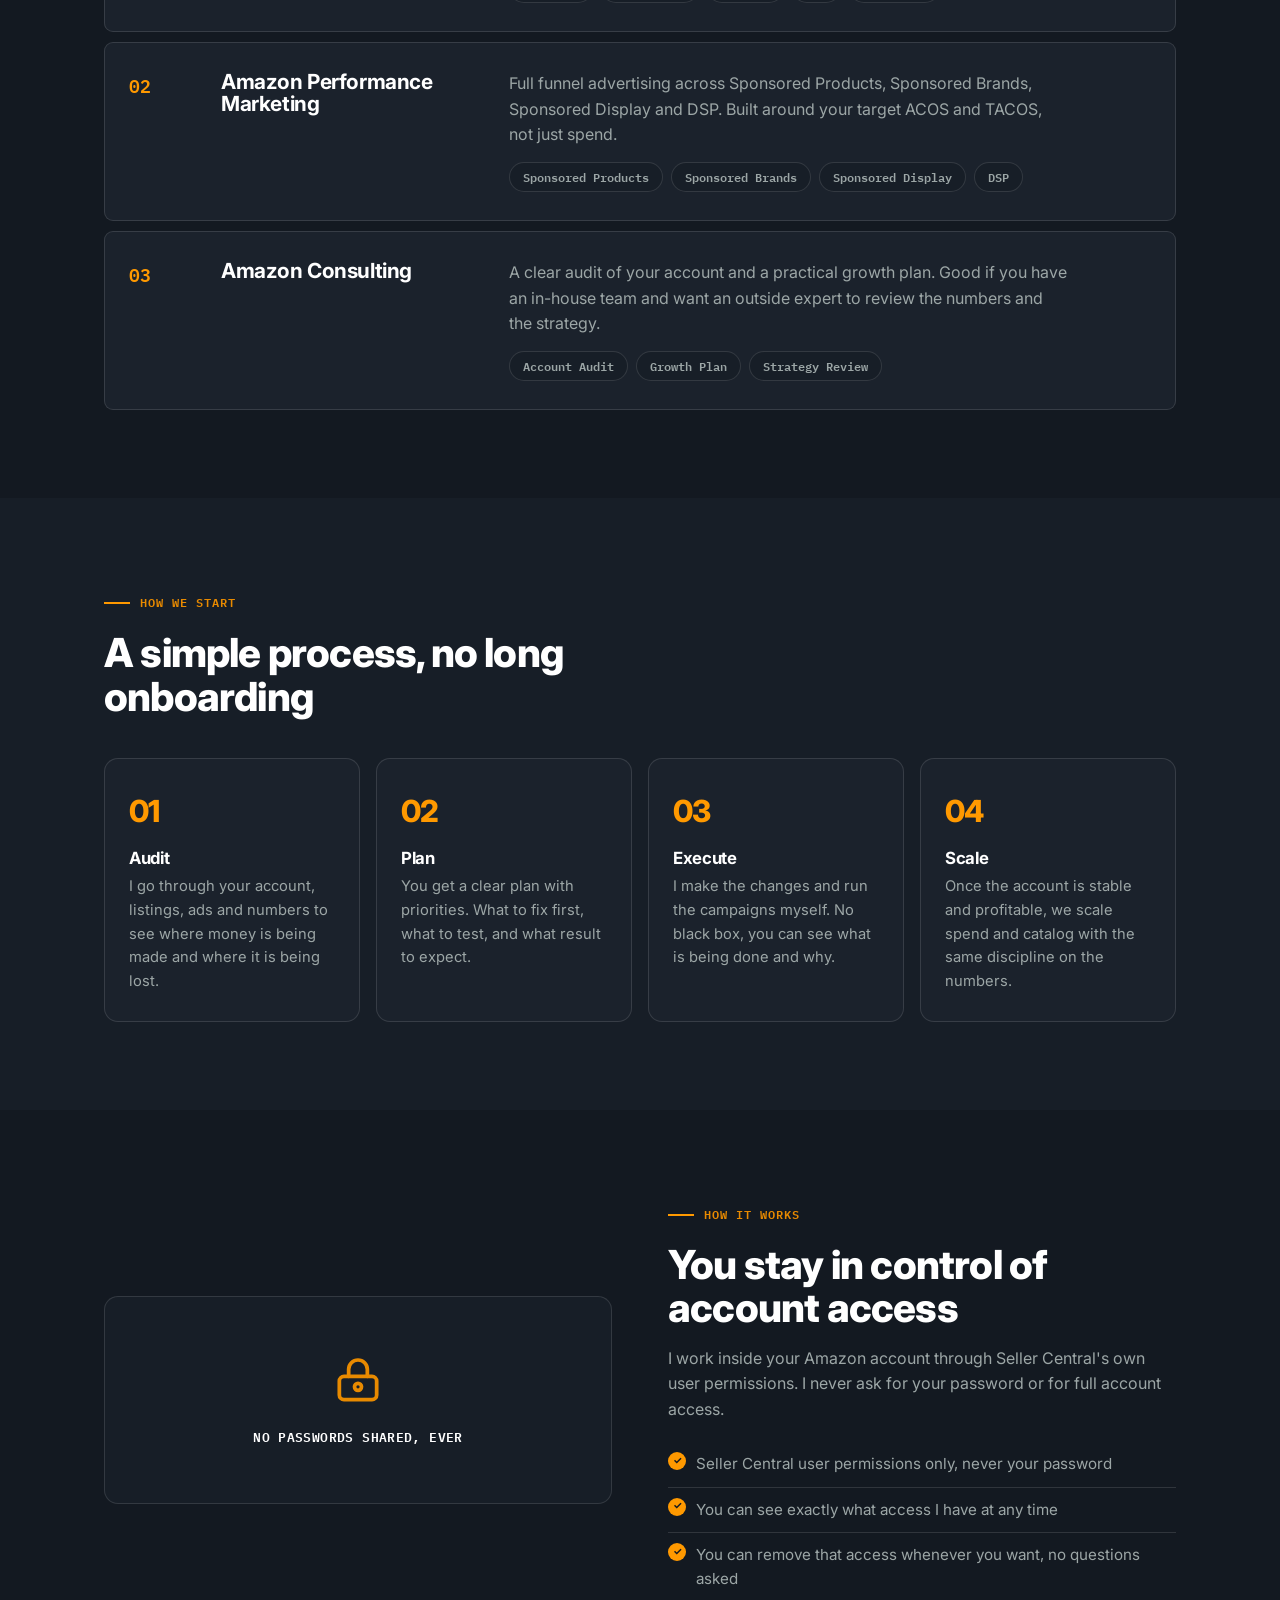
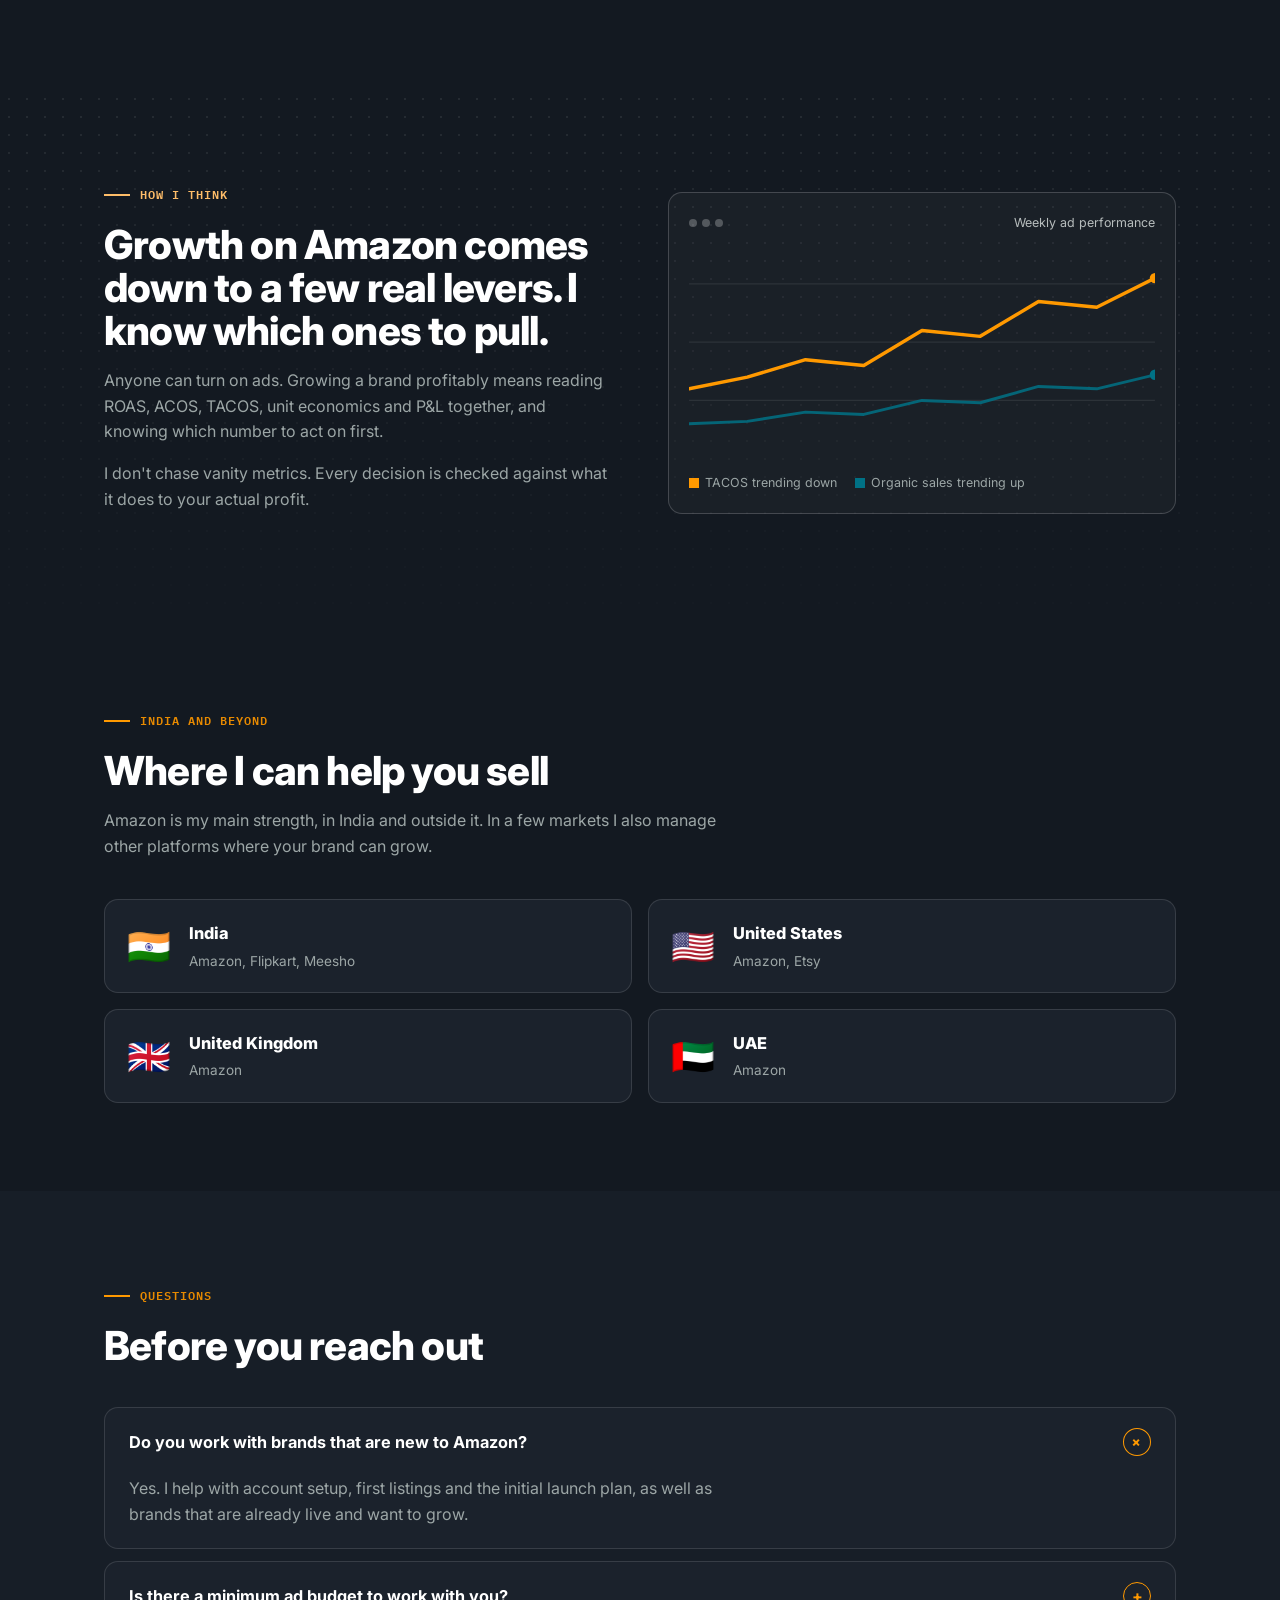
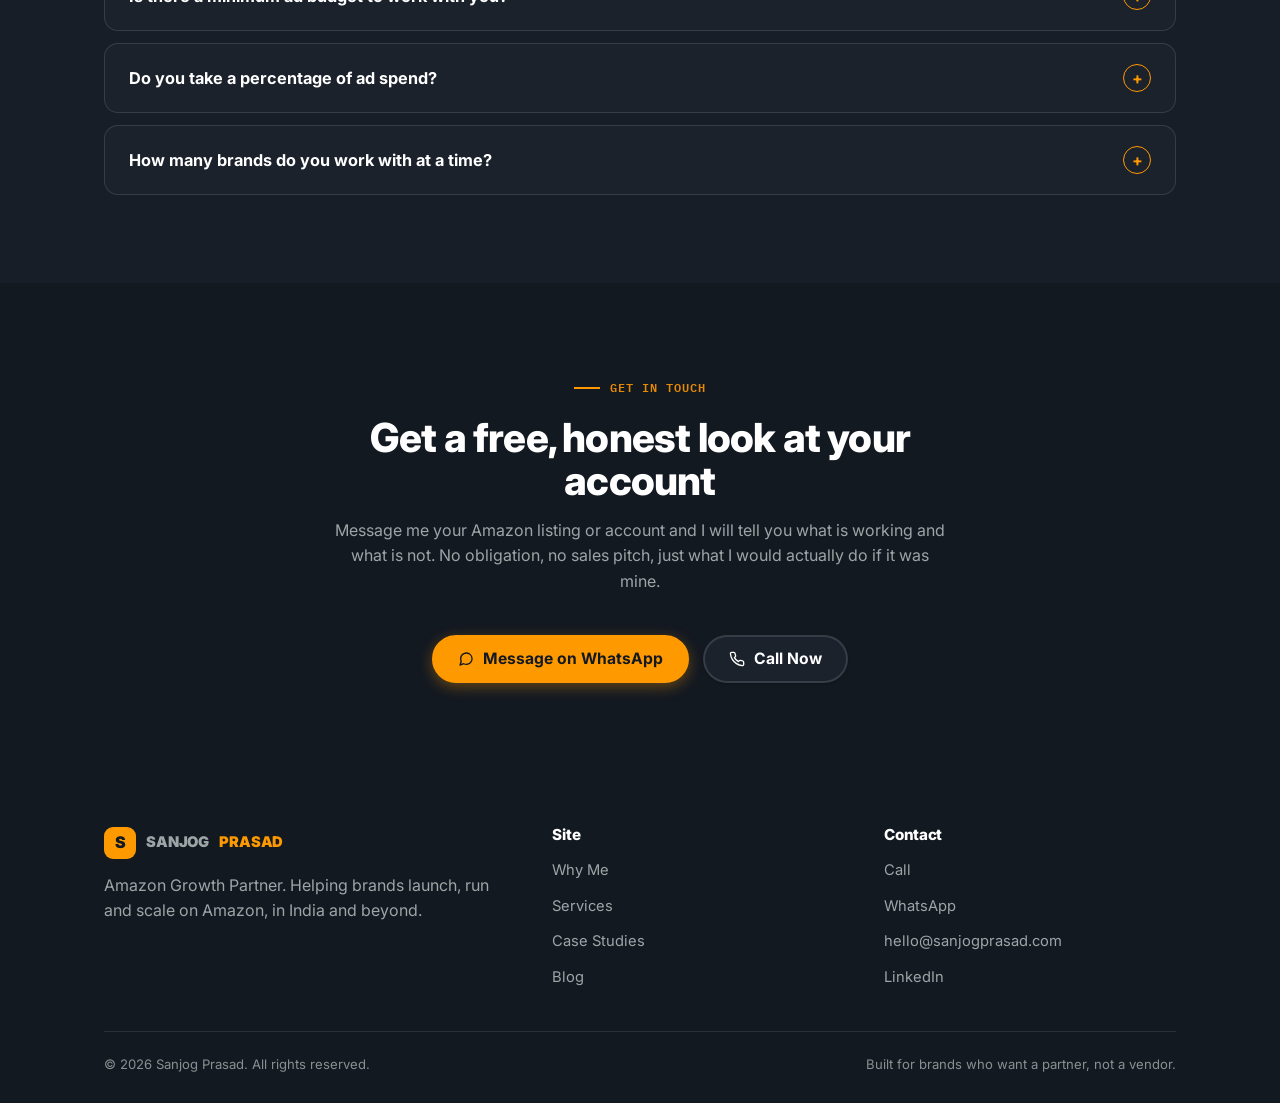
==== commit 3965a06f: "Convert to dark theme matching reference: unified dark canvas, card components" ====
--- a/index.html
+++ b/index.html
@@ -394,8 +394,8 @@
     <div>
       <span class="tag">How I think</span>
       <h2>Growth on Amazon comes down to a few real levers. I know which ones to pull.</h2>
-      <p style="color:#C7CCCC;">Anyone can turn on ads. Growing a brand profitably means reading ROAS, ACOS, TACOS, unit economics and P&amp;L together, and knowing which number to act on first.</p>
-      <p style="color:#C7CCCC;">I don't chase vanity metrics. Every decision is checked against what it does to your actual profit.</p>
+      <p style="color:var(--ink-soft);">Anyone can turn on ads. Growing a brand profitably means reading ROAS, ACOS, TACOS, unit economics and P&amp;L together, and knowing which number to act on first.</p>
+      <p style="color:var(--ink-soft);">I don't chase vanity metrics. Every decision is checked against what it does to your actual profit.</p>
     </div>
     <div class="dash-mock">
       <div class="dash-top">
@@ -508,7 +508,7 @@
     <div class="footer-grid">
       <div>
         <a href="index.html" class="logo"><span class="logo-mark">S</span>SANJOG <span>PRASAD</span></a>
-        <p style="color:#8A9090;margin-top:14px;">Amazon Growth Partner. Helping brands launch, run and scale on Amazon, in India and beyond.</p>
+        <p style="color:var(--ink-soft);margin-top:14px;">Amazon Growth Partner. Helping brands launch, run and scale on Amazon, in India and beyond.</p>
       </div>
       <div>
         <h4>Site</h4>
--- a/css/style.css
+++ b/css/style.css
@@ -6,15 +6,16 @@
 :root{
   --navy: #131921;
   --navy-2: #232F3E;
+  --card-bg: #1B222C;
   --orange: #FF9900;
   --orange-dark: #E88A00;
   --gold: #FEBD69;
-  --teal: #007185;
+  --teal: #4FD1E3;
   --paper: #FFFFFF;
-  --ink: #0F1111;
-  --ink-soft: #4A4E4E;
-  --line: #D5D9D9;
-  --bg-soft: #F7F8F8;
+  --ink: #F2F3F3;
+  --ink-soft: #9CA6A6;
+  --line: rgba(255,255,255,0.12);
+  --bg-soft: #171E27;
 
   --font-head: "Inter", "Helvetica Neue", Arial, sans-serif;
   --font-body: "Inter", "Helvetica Neue", Arial, sans-serif;
@@ -23,8 +24,8 @@
   --maxw: 1120px;
   --gap: 24px;
 
-  --shadow-sm: 0 1px 2px rgba(15,17,17,0.08);
-  --shadow-md: 0 10px 30px rgba(19,25,33,0.12);
+  --shadow-sm: 0 1px 2px rgba(0,0,0,0.25);
+  --shadow-md: 0 10px 30px rgba(0,0,0,0.45);
   --shadow-btn: 0 4px 14px rgba(255,153,0,0.35);
 
   --radius: 14px;
@@ -41,7 +42,7 @@
 
 body{
   margin: 0;
-  background: var(--paper);
+  background: var(--navy);
   color: var(--ink);
   font-family: var(--font-body);
   font-size: 16px;
@@ -64,7 +65,7 @@
 
 h1,h2,h3,h4{
   font-family: var(--font-head);
-  color: var(--navy);
+  color: var(--paper);
   line-height: 1.08;
   margin: 0 0 16px;
   font-weight: 800;
@@ -77,8 +78,7 @@
 p{ margin: 0 0 16px; max-width: 62ch; color: var(--ink-soft); }
 p.lead{ font-size: 1.15rem; color: var(--ink); max-width: 56ch; }
 
-.section{ padding: 88px 0; border-top: 1px solid var(--line); }
-.section:first-of-type{ border-top: none; }
+.section{ padding: 88px 0; border-top: none; background: var(--navy); }
 .section-dark{ background: var(--navy); border-top: none; position: relative; overflow: hidden; }
 .section-dark::before{
   content: "";
@@ -139,8 +139,8 @@
 .btn-orange:hover{ background: var(--orange-dark); border-color: var(--orange-dark); transform: translateY(-1px); box-shadow: 0 8px 20px rgba(255,153,0,0.42); }
 .btn-outline{ background: transparent; color: var(--paper); border-color: rgba(255,255,255,0.5); }
 .btn-outline:hover{ border-color: var(--paper); background: rgba(255,255,255,0.06); }
-.btn-navy{ background: var(--navy); color: var(--paper); border-color: var(--navy); box-shadow: var(--shadow-sm); }
-.btn-navy:hover{ background: var(--navy-2); transform: translateY(-1px); }
+.btn-navy{ background: var(--card-bg); color: var(--paper); border-color: var(--line); box-shadow: var(--shadow-sm); }
+.btn-navy:hover{ background: var(--bg-soft); border-color: var(--orange); transform: translateY(-1px); }
 .btn-row{ display: flex; flex-wrap: wrap; gap: 14px; margin-top: 8px; }
 
 @media (max-width: 520px){
@@ -261,7 +261,7 @@
 }
 .hero h1{ color: var(--paper); }
 .hero h1 .accent{ color: var(--orange); }
-.hero p.lead{ color: #C7CCCC; }
+.hero p.lead{ color: var(--ink-soft); }
 
 /* Giant ghost word bleeding behind the hero */
 .hero-ghost-word{
@@ -328,7 +328,8 @@
   gap: 12px;
 }
 .hero-stat-card{
-  background: var(--paper);
+  background: var(--card-bg);
+  border: 1px solid var(--line);
   border-radius: var(--radius-sm);
   padding: 14px 20px;
   min-width: 210px;
@@ -349,7 +350,7 @@
   font-family: var(--font-head);
   font-weight: 900;
   font-size: 1.6rem;
-  color: var(--navy);
+  color: var(--orange);
   white-space: nowrap;
 }
 
@@ -368,10 +369,10 @@
 
 /* ---------- Placeholder photo boxes ---------- */
 .photo-slot{
-  border: 2px dashed #9CA3A3;
+  border: 2px dashed rgba(255,255,255,0.3);
   border-radius: var(--radius);
-  background: #F1F2F2;
-  color: #4A4E4E;
+  background: rgba(255,255,255,0.03);
+  color: #B7BDBD;
   display: flex;
   flex-direction: column;
   align-items: center;
@@ -382,9 +383,7 @@
   line-height: 1.5;
   min-height: 220px;
 }
-.photo-slot strong{ display: block; color: var(--navy); font-size: 0.95rem; margin-bottom: 6px; }
-.section-dark .photo-slot{ border-color: rgba(255,255,255,0.35); background: rgba(255,255,255,0.04); color: #C7CCCC; }
-.section-dark .photo-slot strong{ color: var(--paper); }
+.photo-slot strong{ display: block; color: var(--paper); font-size: 0.95rem; margin-bottom: 6px; }
 
 /* ---------- Metric ticker strip ---------- */
 .ticker{
@@ -408,7 +407,7 @@
   color: var(--orange);
   letter-spacing: 0.03em;
 }
-.ticker-item .v{ font-size: 0.78rem; color: #B7BDBD; }
+.ticker-item .v{ font-size: 0.78rem; color: var(--ink-soft); }
 
 @media (max-width: 640px){
   .ticker{ grid-template-columns: repeat(2, 1fr); }
@@ -424,12 +423,13 @@
   grid-template-columns: 64px 260px 1fr;
   gap: 28px;
   padding: 28px 24px;
+  background: var(--card-bg);
   border: 1px solid var(--line);
   border-radius: var(--radius-sm);
   align-items: start;
   transition: border-color 0.15s ease, background 0.15s ease;
 }
-.ledger-row:hover{ border-color: var(--orange); background: var(--bg-soft); }
+.ledger-row:hover{ border-color: rgba(255,153,0,0.5); }
 .ledger-row .no{
   font-family: var(--font-mono);
   font-weight: 600;
@@ -448,13 +448,15 @@
 .compare{
   display: grid;
   grid-template-columns: 1fr 1fr;
+  gap: 20px;
+  margin-top: 20px;
+}
+.compare-col{
+  padding: 32px;
+  background: var(--card-bg);
   border: 1px solid var(--line);
   border-radius: var(--radius);
-  overflow: hidden;
-  margin-top: 20px;
-}
-.compare-col{ padding: 32px; }
-.compare-col + .compare-col{ border-left: 1px solid var(--line); }
+}
 .compare-col h4{
   font-family: var(--font-head);
   font-size: 1rem;
@@ -463,7 +465,8 @@
   padding-bottom: 14px;
   border-bottom: 2px solid var(--line);
 }
-.compare-col.mine h4{ color: var(--navy); border-bottom-color: var(--orange); }
+.compare-col.mine{ border-color: rgba(255,153,0,0.35); }
+.compare-col.mine h4{ color: var(--paper); border-bottom-color: var(--orange); }
 .compare-col.theirs h4{ color: var(--ink-soft); }
 .compare-list{ list-style: none; margin: 0; padding: 0; }
 .compare-list li{
@@ -484,38 +487,36 @@
   font-size: 0.72rem;
   margin-top: 1px;
 }
-.compare-col.mine .mark{ color: var(--paper); background: var(--orange); }
+.compare-col.mine .mark{ color: var(--navy); background: var(--orange); }
 .compare-col.theirs .mark{ color: var(--paper); background: #E0272D; }
-.compare-col.mine{ background: linear-gradient(180deg, #FFF8ED 0%, transparent 120px); }
 
 @media (max-width: 700px){
   .compare{ grid-template-columns: 1fr; }
-  .compare-col + .compare-col{ border-left: none; border-top: 1px solid var(--line); }
 }
 
 /* ---------- Process steps ---------- */
 .steps{
   display: grid;
   grid-template-columns: repeat(4, 1fr);
-  gap: 0;
-  border-top: 1px solid var(--line);
-  border-left: 1px solid var(--line);
-  border-radius: var(--radius);
-  overflow: hidden;
+  gap: 16px;
   margin-top: 20px;
 }
 .step{
   padding: 28px 24px;
-  border-right: 1px solid var(--line);
-  border-bottom: 1px solid var(--line);
-}
+  background: var(--card-bg);
+  border: 1px solid var(--line);
+  border-radius: var(--radius);
+  transition: border-color 0.15s ease;
+}
+.step:hover{ border-color: rgba(255,153,0,0.4); }
 .step .no{
-  font-family: var(--font-mono);
-  font-weight: 600;
+  font-family: var(--font-head);
+  font-weight: 800;
   color: var(--orange);
-  font-size: 1.2rem;
+  font-size: 1.9rem;
   display: block;
-  margin-bottom: 10px;
+  margin-bottom: 14px;
+  letter-spacing: -0.02em;
 }
 .step h3{ font-size: 1.05rem; margin-bottom: 8px; }
 .step p{ font-size: 0.92rem; margin: 0; }
@@ -556,7 +557,7 @@
   font-family: var(--font-mono);
   font-size: 0.8rem;
   font-weight: 600;
-  color: var(--navy);
+  color: var(--paper);
   text-transform: uppercase;
   letter-spacing: 0.03em;
 }
@@ -598,11 +599,11 @@
 .flag-chip{
   border: 1px solid var(--line);
   border-radius: var(--radius-pill);
-  background: var(--paper);
+  background: var(--card-bg);
   padding: 8px 16px;
   font-size: 0.88rem;
   font-weight: 600;
-  color: var(--navy);
+  color: var(--paper);
 }
 
 /* ---------- Country cards (Beyond India section) ---------- */
@@ -619,10 +620,10 @@
   display: flex;
   align-items: center;
   gap: 18px;
-  background: var(--paper);
+  background: var(--card-bg);
 }
 .country-card .flag{ font-size: 2.2rem; line-height: 1; flex: 0 0 auto; }
-.country-card .name{ font-family: var(--font-head); font-weight: 800; color: var(--navy); font-size: 1.02rem; margin-bottom: 4px; }
+.country-card .name{ font-family: var(--font-head); font-weight: 800; color: var(--paper); font-size: 1.02rem; margin-bottom: 4px; }
 .country-card .platforms{ font-size: 0.85rem; color: var(--ink-soft); }
 @media (max-width: 640px){
   .country-grid{ grid-template-columns: 1fr; }
@@ -648,7 +649,7 @@
 .site-footer h4{ color: var(--paper); font-family: var(--font-head); font-size: 0.95rem; margin-bottom: 14px; }
 .site-footer ul{ list-style: none; margin: 0; padding: 0; }
 .site-footer li{ margin-bottom: 10px; }
-.site-footer a{ color: #C7CCCC; text-decoration: none; font-size: 0.92rem; }
+.site-footer a{ color: var(--ink-soft); text-decoration: none; font-size: 0.92rem; }
 .site-footer a:hover{ color: var(--orange); }
 .footer-bottom{
   display: flex;
@@ -670,7 +671,7 @@
   border-radius: var(--radius) var(--radius) 0 0;
   overflow: hidden;
   box-shadow: var(--shadow-md);
-  background: var(--paper);
+  background: var(--card-bg);
 }
 .sticky-cta .wrap{ display: flex; padding: 0; }
 .sticky-cta a{
@@ -684,7 +685,7 @@
   font-size: 0.92rem;
   text-decoration: none;
 }
-.sticky-cta .call{ background: var(--navy); color: var(--paper); }
+.sticky-cta .call{ background: var(--card-bg); color: var(--paper); border-right: 1px solid var(--line); }
 .sticky-cta .wa{ background: var(--orange); color: var(--navy); }
 @media (max-width: 880px){
   .sticky-cta{ display: block; }
@@ -692,24 +693,43 @@
 }
 
 /* ---------- FAQ / accordion ---------- */
-.faq-item{ border-bottom: 1px solid var(--line); }
+.faq-list{ display: flex; flex-direction: column; gap: 12px; }
+.faq-item{
+  background: var(--card-bg);
+  border: 1px solid var(--line);
+  border-radius: var(--radius);
+  overflow: hidden;
+}
 .faq-q{
   width: 100%;
   text-align: left;
   background: none;
   border: none;
-  padding: 22px 0;
+  padding: 20px 24px;
   font-family: var(--font-head);
   font-weight: 700;
-  font-size: 1.05rem;
-  color: var(--navy);
+  font-size: 1.02rem;
+  color: var(--paper);
   cursor: pointer;
   display: flex;
   justify-content: space-between;
+  align-items: center;
   gap: 20px;
 }
-.faq-q .icon{ color: var(--orange); font-size: 1.3rem; flex: 0 0 auto; }
-.faq-a{ display: none; padding: 0 0 22px; }
+.faq-q .icon{
+  width: 28px; height: 28px;
+  border-radius: 50%;
+  border: 1px solid var(--orange);
+  color: var(--orange);
+  font-size: 1rem;
+  flex: 0 0 auto;
+  display: flex;
+  align-items: center;
+  justify-content: center;
+  transition: transform 0.2s ease;
+}
+.faq-item.open .faq-q .icon{ transform: rotate(45deg); }
+.faq-a{ display: none; padding: 0 24px 20px; }
 .faq-a p{ margin: 0; }
 .faq-item.open .faq-a{ display: block; }
 
@@ -721,7 +741,7 @@
   overflow: hidden;
   margin-bottom: 28px;
   box-shadow: var(--shadow-sm);
-  background: var(--paper);
+  background: var(--card-bg);
 }
 .case-head{
   display: grid;
@@ -775,24 +795,24 @@
   grid-template-columns: repeat(3, 1fr);
   gap: 24px;
 }
-.testi{ border: 1px solid var(--line); border-radius: var(--radius); padding: 24px; background: var(--paper); box-shadow: var(--shadow-sm); }
+.testi{ border: 1px solid var(--line); border-radius: var(--radius); padding: 24px; background: var(--card-bg); box-shadow: var(--shadow-sm); }
 .testi p{ font-style: italic; font-size: 0.95rem; }
 .testi-who{ display: flex; align-items: center; gap: 12px; margin-top: 16px; }
 .testi-who .avatar{
   width: 44px; height: 44px;
-  border: 1px dashed #9CA3A3;
+  border: 1px dashed rgba(255,255,255,0.3);
   border-radius: 50%;
-  background: #F1F2F2;
+  background: rgba(255,255,255,0.04);
   flex: 0 0 auto;
   display: flex; align-items: center; justify-content: center;
-  font-size: 0.6rem; color: #6B7070; text-align: center;
-}
-.testi-who .name{ font-weight: 700; color: var(--navy); font-size: 0.9rem; }
+  font-size: 0.6rem; color: var(--ink-soft); text-align: center;
+}
+.testi-who .name{ font-weight: 700; color: var(--paper); font-size: 0.9rem; }
 .testi-who .role{ font-size: 0.8rem; color: var(--ink-soft); }
 @media (max-width: 880px){ .testi-grid{ grid-template-columns: 1fr; } }
 
 /* ---------- Blog ---------- */
-.post{ border: 1px solid var(--line); border-radius: var(--radius); overflow: hidden; margin-bottom: 24px; transition: border-color 0.15s ease; }
+.post{ background: var(--card-bg); border: 1px solid var(--line); border-radius: var(--radius); overflow: hidden; margin-bottom: 24px; transition: border-color 0.15s ease; }
 .post:hover{ border-color: var(--orange); }
 .post-head{
   padding: 26px 26px 0;
@@ -827,7 +847,7 @@
   margin-top: 20px;
 }
 .stat-item{
-  background: var(--paper);
+  background: var(--card-bg);
   padding: 26px 20px;
   display: flex;
   flex-direction: column;
@@ -835,9 +855,9 @@
 }
 .stat-item .icon{
   width: 36px; height: 36px;
-  color: var(--orange-dark);
-}
-.stat-item .label{ font-weight: 700; color: var(--navy); font-size: 0.95rem; }
+  color: var(--orange);
+}
+.stat-item .label{ font-weight: 700; color: var(--paper); font-size: 0.95rem; }
 .stat-item .sub{ font-size: 0.82rem; color: var(--ink-soft); }
 @media (max-width: 760px){
   .stat-strip{ grid-template-columns: repeat(2, 1fr); }
@@ -919,50 +939,29 @@
 }
 .dash-mock svg{ width: 100%; height: auto; display: block; }
 .dash-mock .dash-legend{ display: flex; gap: 18px; margin-top: 14px; flex-wrap: wrap; }
-.dash-mock .dash-legend span{ font-size: 0.78rem; color: #C7CCCC; display: flex; align-items: center; gap: 6px; }
+.dash-mock .dash-legend span{ font-size: 0.78rem; color: var(--ink-soft); display: flex; align-items: center; gap: 6px; }
 .dash-mock .dash-legend i{ width: 10px; height: 10px; display: inline-block; }
 
-/* ---------- Brand logo marquee ---------- */
-.marquee{
-  width: 100%;
-  overflow: hidden;
-  -webkit-mask-image: linear-gradient(to right, transparent 0, #000 64px, #000 calc(100% - 64px), transparent 100%);
-  mask-image: linear-gradient(to right, transparent 0, #000 64px, #000 calc(100% - 64px), transparent 100%);
-}
-.marquee-track{
-  display: flex;
-  align-items: center;
-  width: max-content;
-  animation: marqueeScroll 28s linear infinite;
-}
-.marquee:hover .marquee-track{ animation-play-state: paused; }
-@keyframes marqueeScroll{
-  from{ transform: translateX(0); }
-  to{ transform: translateX(-50%); }
-}
-.marquee-item{
-  flex: 0 0 auto;
-  width: 168px;
-  height: 84px;
-  margin: 0 14px;
-  border: 2px dashed #C7CCCC;
-  background: var(--paper);
-  color: #6B7070;
-  display: flex;
-  align-items: center;
-  justify-content: center;
+
+/* Case study screenshot slot (real Amazon dashboard captures are light,
+   so this placeholder stays light to preview them accurately) */
+.shot-slot{
+  margin-top: 18px;
+  border: 2px dashed rgba(0,0,0,0.2);
+  border-radius: var(--radius-sm);
+  background: #EDEFEF;
+  color: #55595A;
+  padding: 26px 24px;
   text-align: center;
   font-size: 0.82rem;
-  font-weight: 600;
-  padding: 8px;
-}
-@media (prefers-reduced-motion: reduce){
-  .marquee-track{ animation: none; }
-  .marquee{ overflow-x: auto; }
-}
-@media (max-width: 560px){
-  .marquee-item{ width: 130px; height: 70px; font-size: 0.76rem; }
-}
+  line-height: 1.5;
+  min-height: 150px;
+  display: flex;
+  flex-direction: column;
+  align-items: center;
+  justify-content: center;
+}
+.shot-slot strong{ display: block; color: #1A1E1F; font-size: 0.92rem; margin-bottom: 6px; }
 
 /* ---------- Logo marquee (current brand partners) ---------- */
 .logo-marquee{
@@ -987,10 +986,10 @@
   flex: 0 0 auto;
   width: 168px;
   height: 76px;
-  border: 2px dashed #9CA3A3;
+  border: 2px dashed rgba(255,255,255,0.25);
   border-radius: var(--radius-sm);
-  background: #F1F2F2;
-  color: #6B7070;
+  background: rgba(255,255,255,0.03);
+  color: var(--ink-soft);
   display: flex;
   align-items: center;
   justify-content: center;
@@ -1024,12 +1023,12 @@
   font-family: var(--font-head);
   font-weight: 900;
   font-size: clamp(1.9rem, 4vw, 2.6rem);
-  color: var(--navy);
+  color: var(--paper);
   line-height: 1.05;
   letter-spacing: -0.01em;
 }
-.result-num .plus{ color: var(--orange-dark); }
-.result-num .arrow{ color: var(--orange-dark); font-weight: 700; margin: 0 4px; }
+.result-num .plus{ color: var(--orange); }
+.result-num .arrow{ color: var(--orange); font-weight: 700; margin: 0 4px; }
 .result-label{ margin-top: 10px; font-size: 0.95rem; color: var(--ink-soft); max-width: 34ch; }
 @media (max-width: 900px){
   .result-grid{ grid-template-columns: 1fr 1fr; }
@@ -1065,7 +1064,7 @@
   font-family: var(--font-mono);
   font-size: 0.72rem;
   font-weight: 600;
-  color: var(--navy);
+  color: var(--ink-soft);
   background: var(--bg-soft);
   border: 1px solid var(--line);
   border-radius: var(--radius-pill);
@@ -1089,8 +1088,8 @@
   width: 44px; height: 44px;
   border-radius: 50%;
   border: 1px solid var(--line);
-  background: var(--paper);
-  color: var(--navy);
+  background: var(--card-bg);
+  color: var(--paper);
   display: flex; align-items: center; justify-content: center;
   cursor: pointer;
   transition: background 0.15s ease, border-color 0.15s ease;
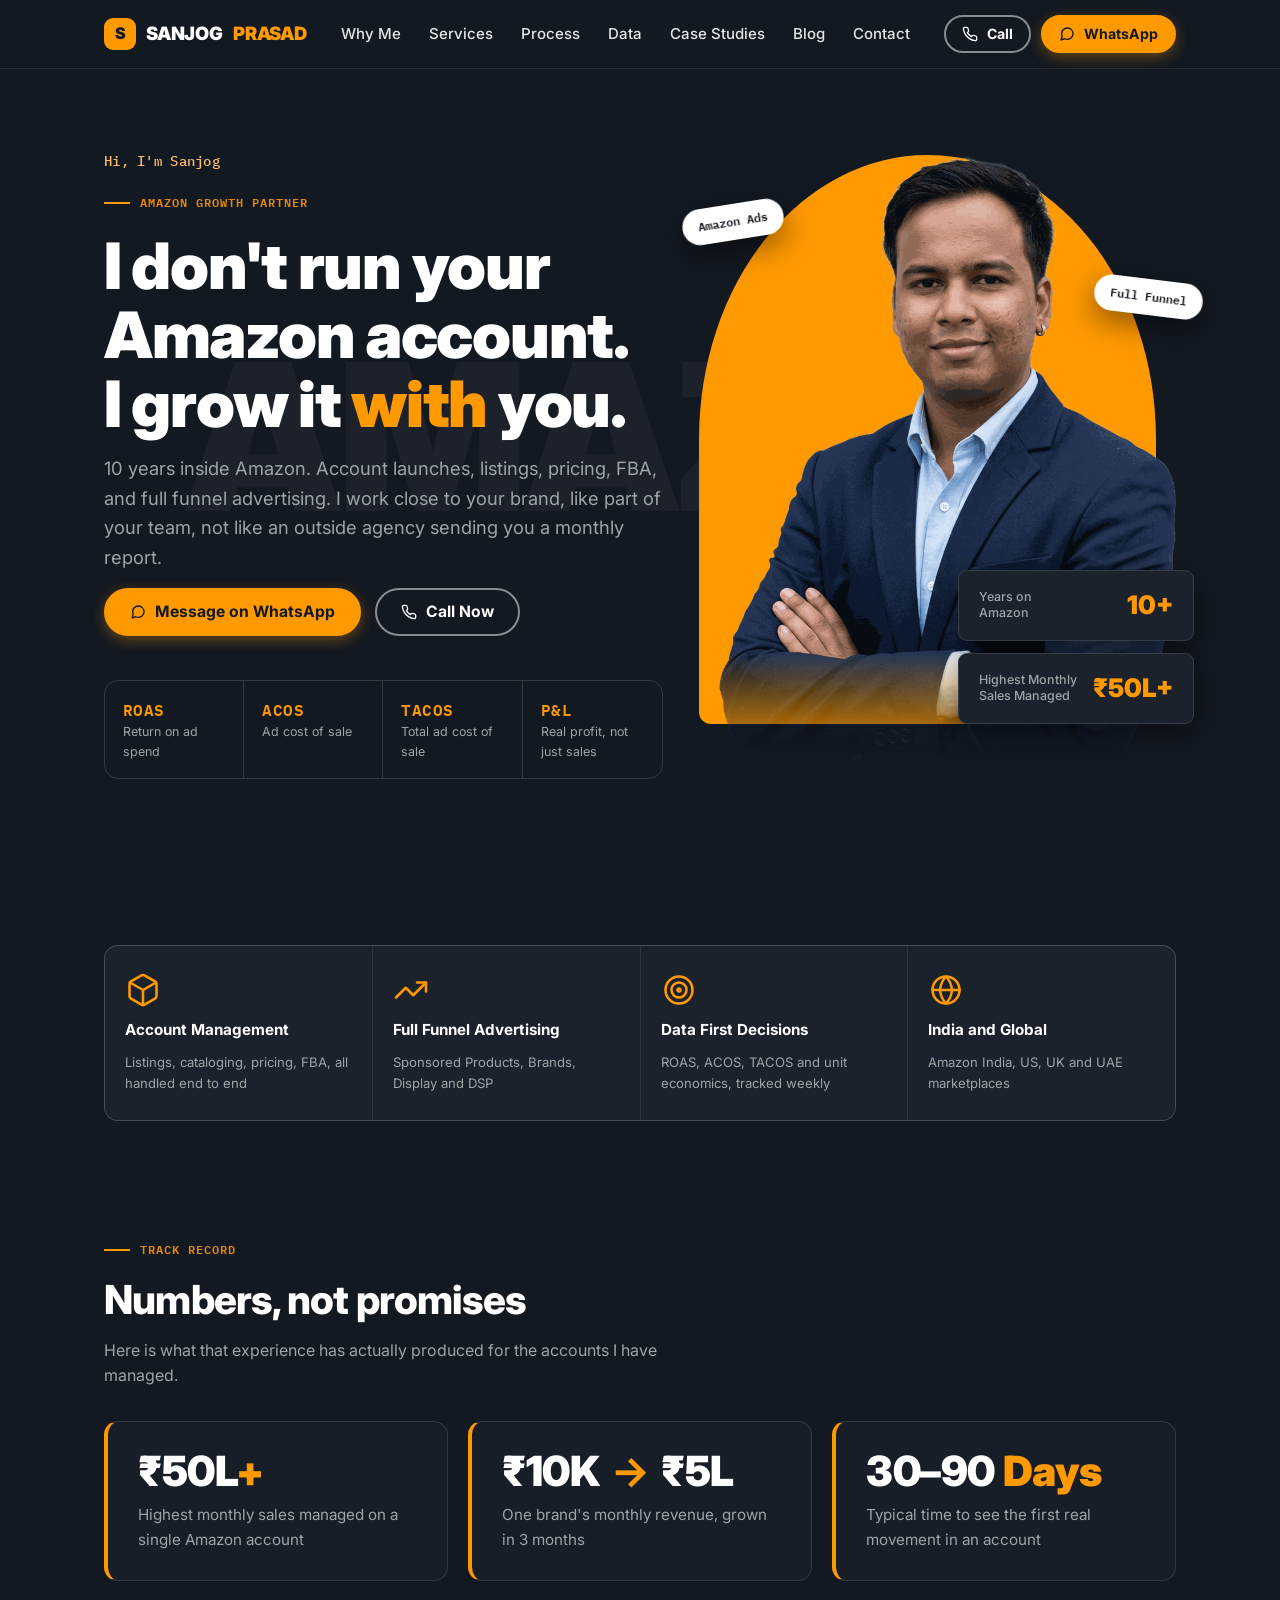
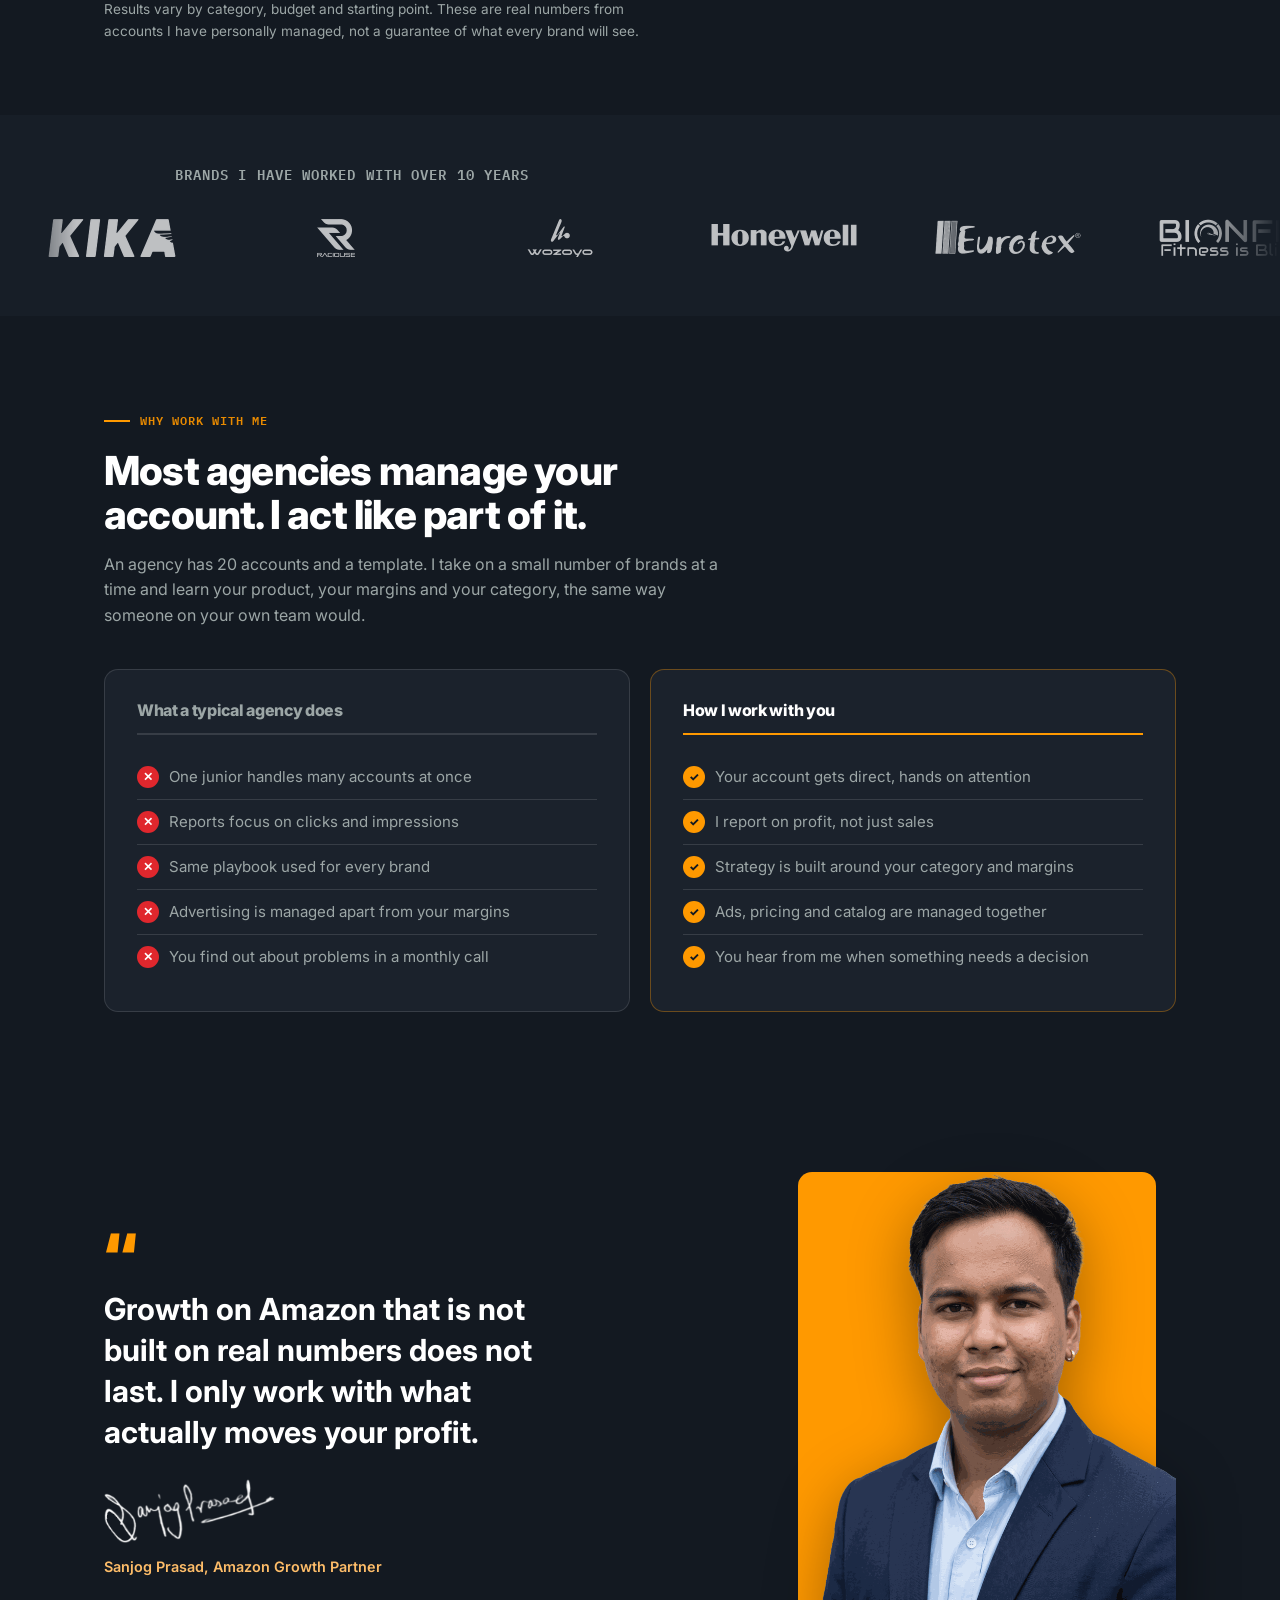
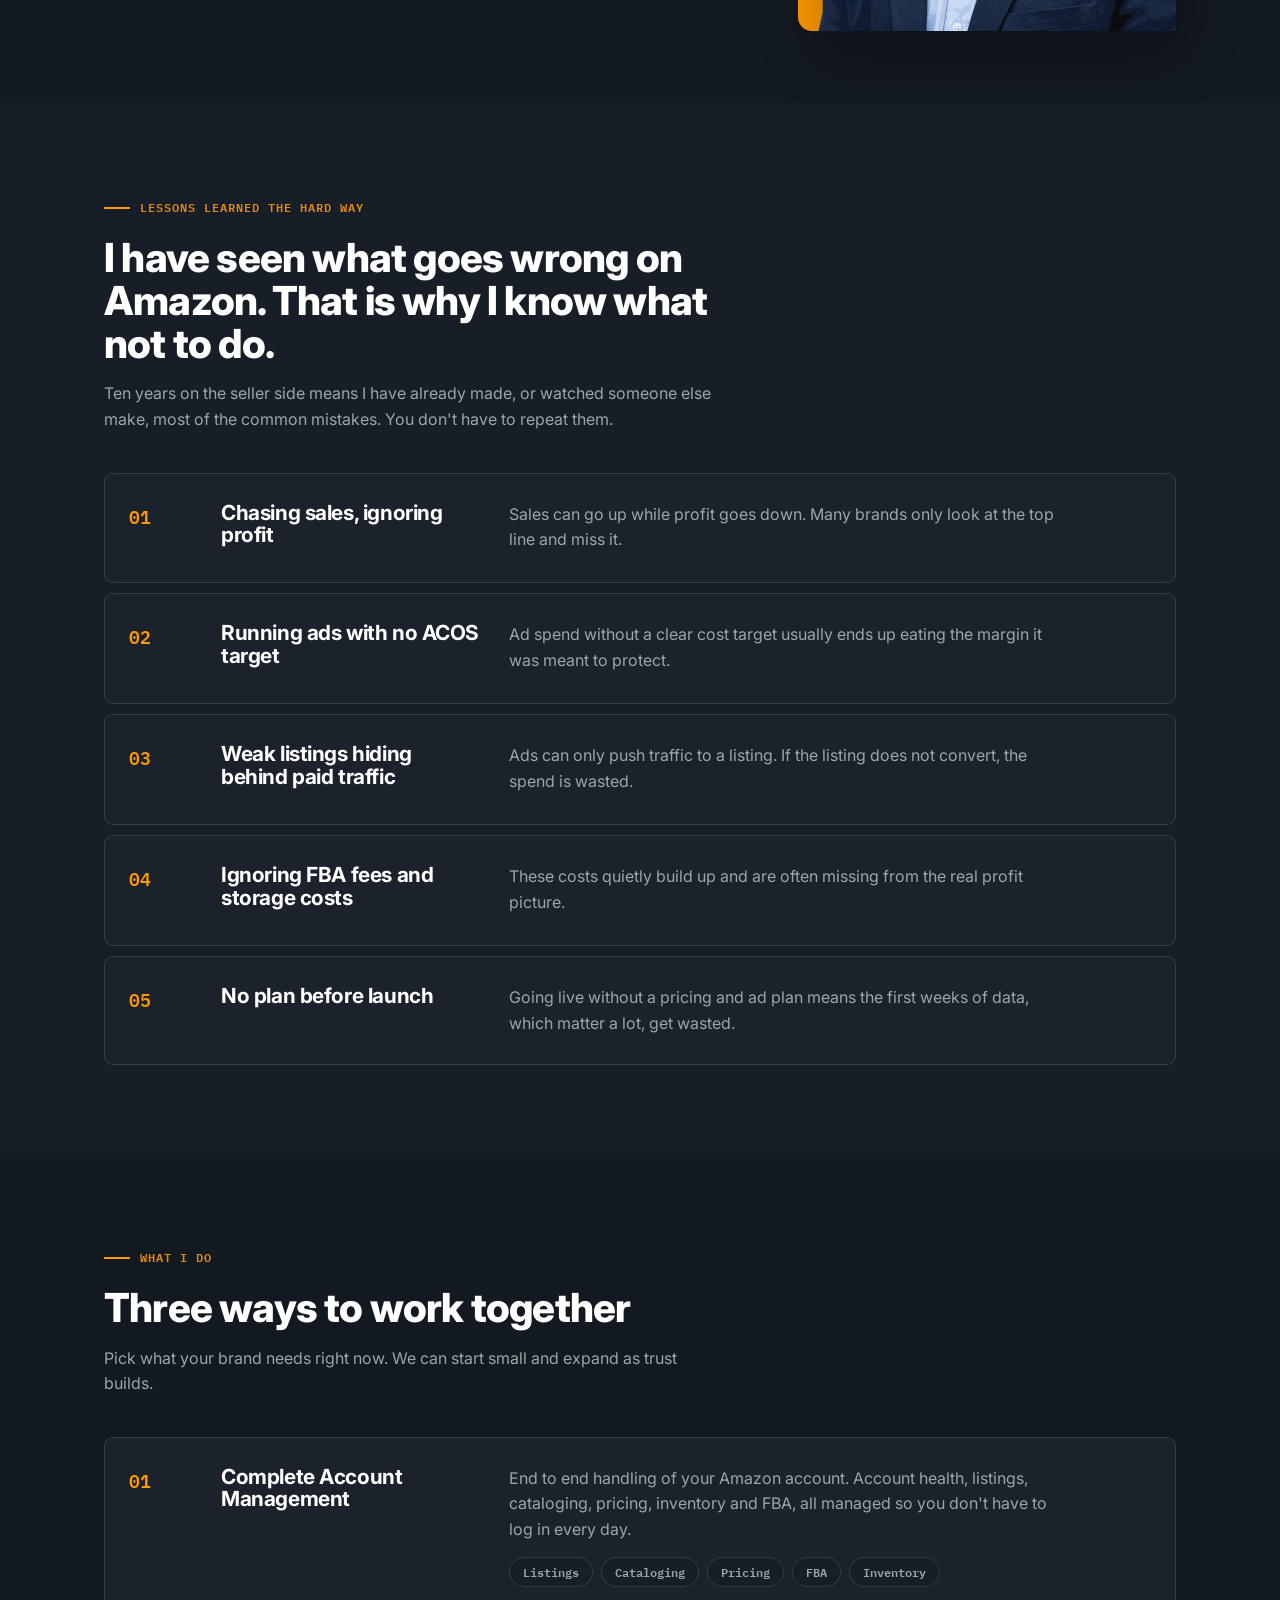
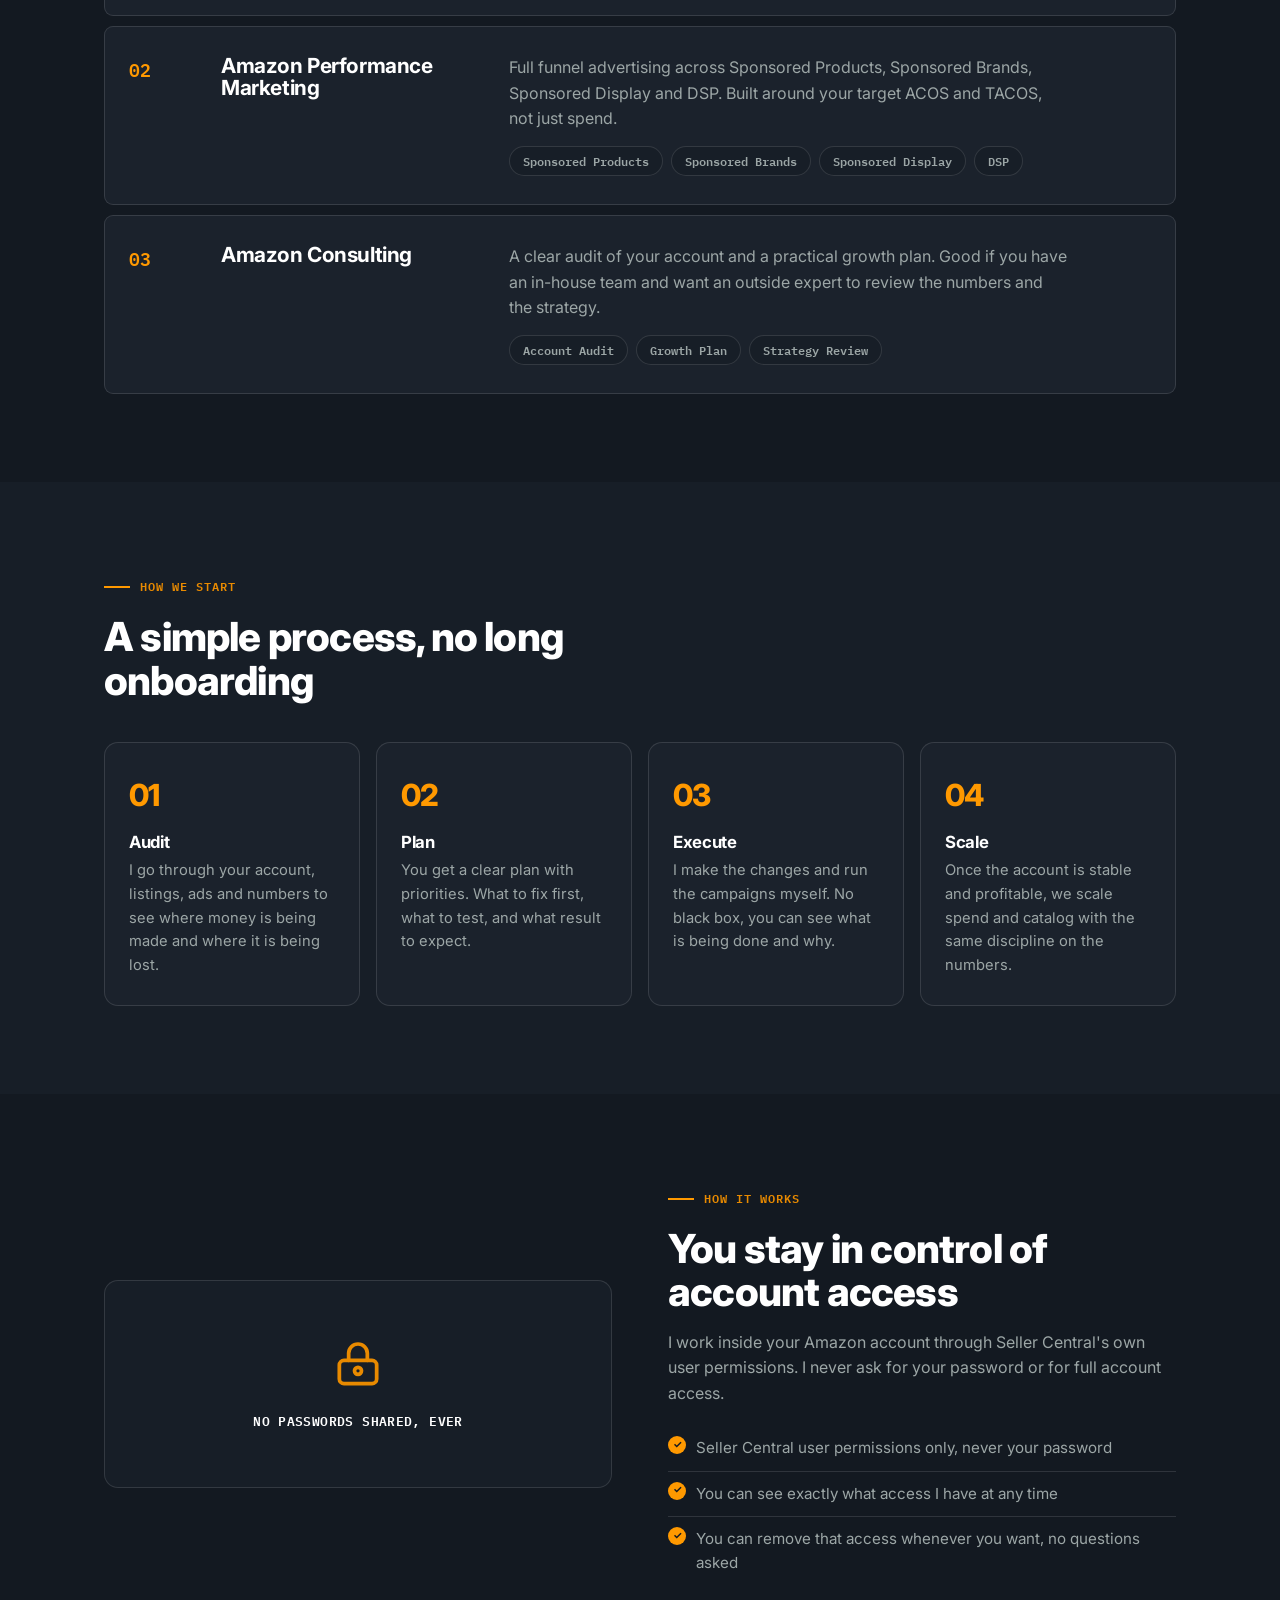
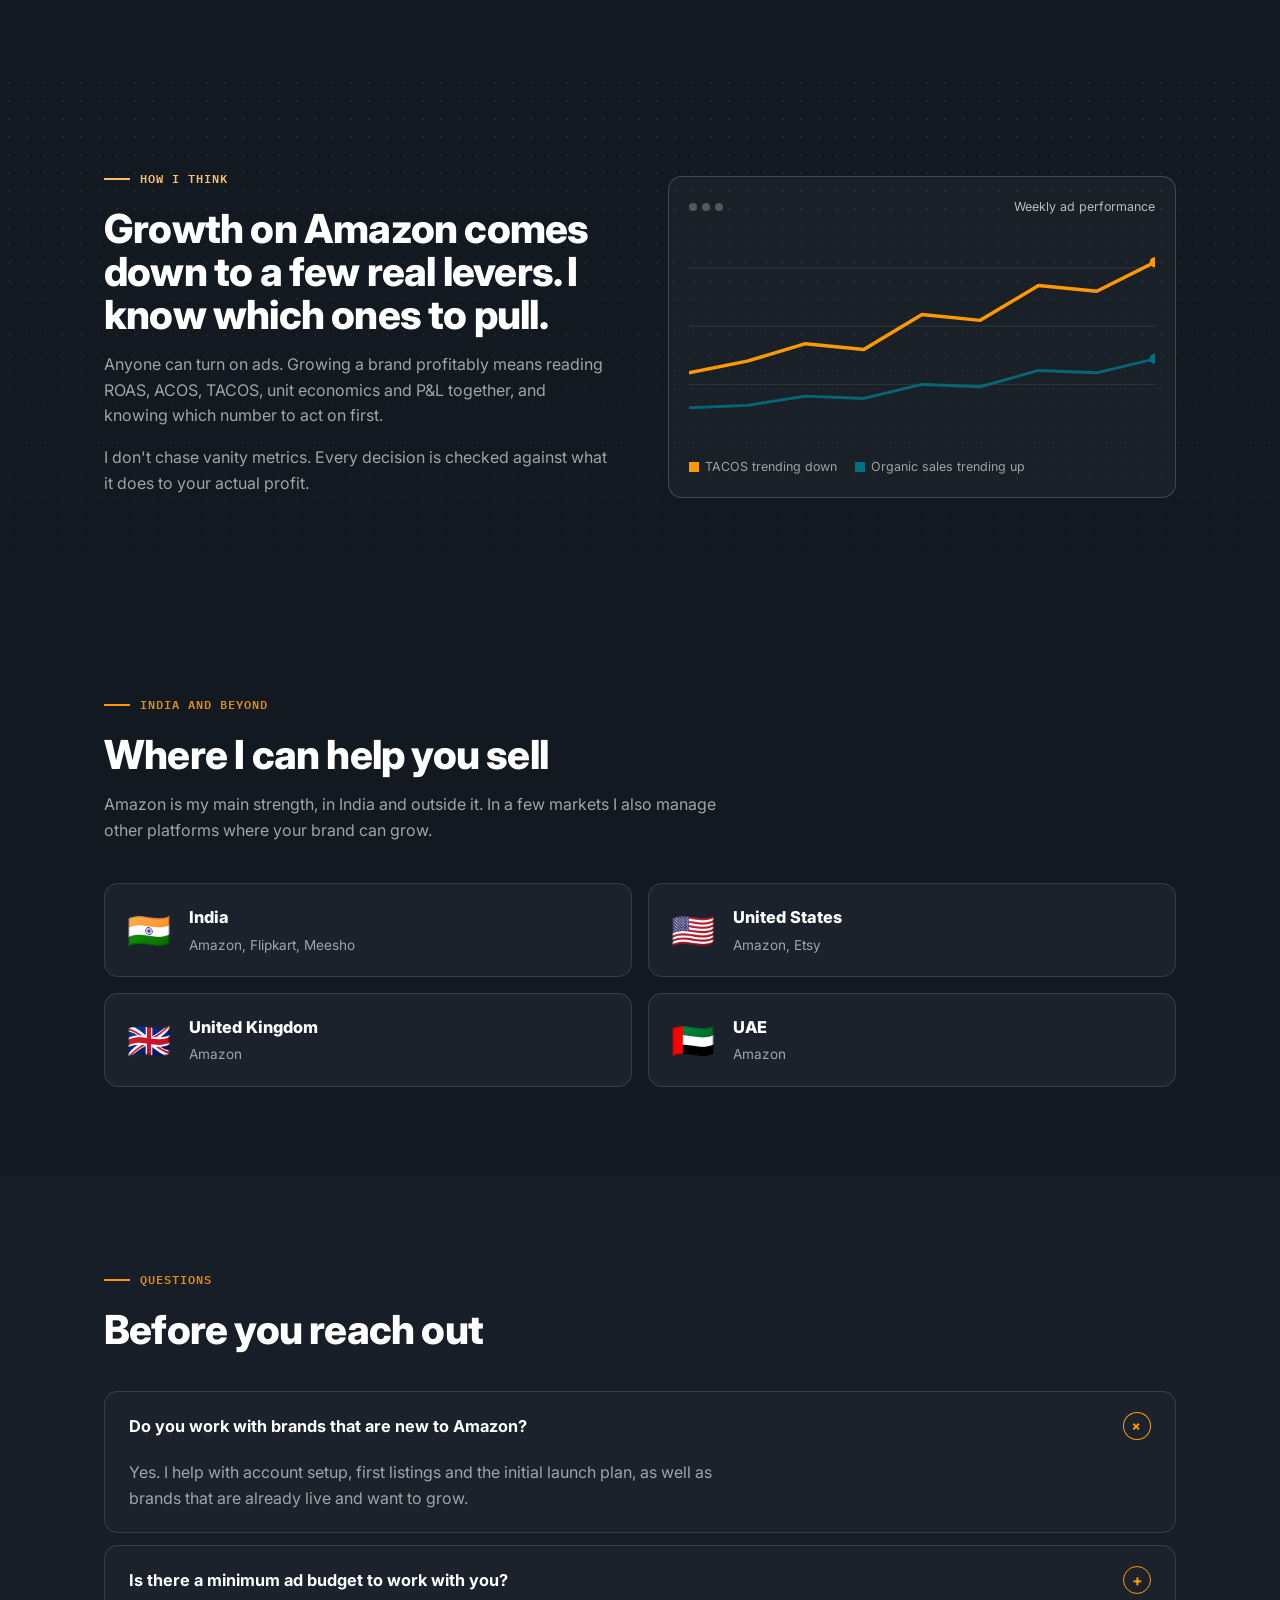
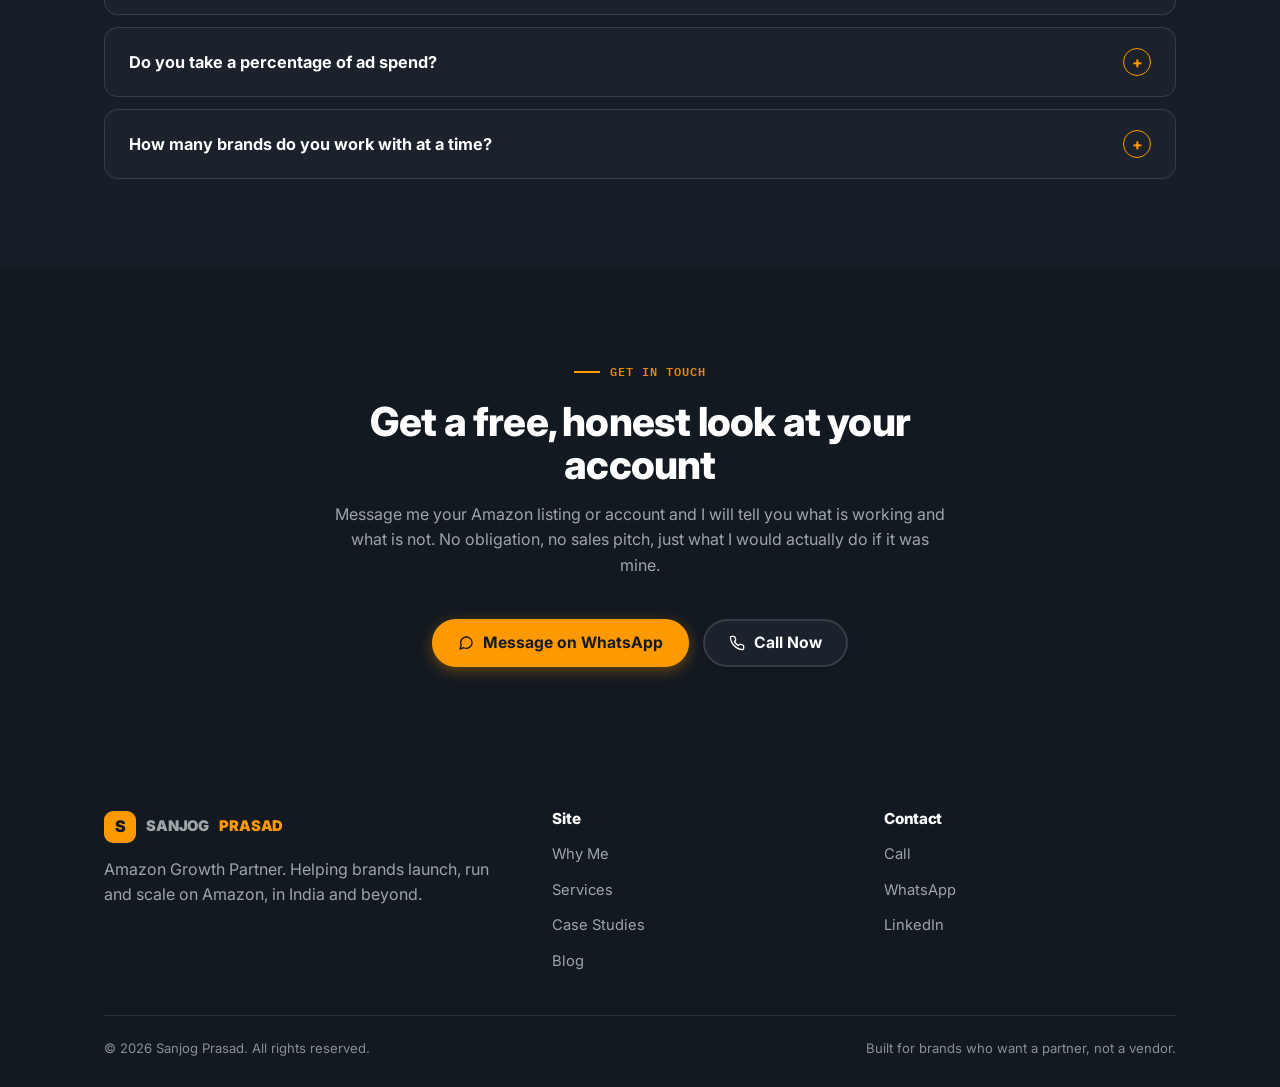
==== commit e86aeb17: "Add brand logos, switch to theamazonmanager.com" ====
--- a/index.html
+++ b/index.html
@@ -6,12 +6,12 @@
 <script>document.documentElement.classList.add('js');</script>
 <title>Sanjog Prasad | Amazon Growth Partner for Brands</title>
 <meta name="description" content="Sanjog Prasad helps brands grow on Amazon. 10 years of hands on experience in account management, listings, FBA and full funnel advertising. Works like an in-house partner, not an agency.">
-<link rel="canonical" href="https://sanjogprasad.com/">
+<link rel="canonical" href="https://theamazonmanager.com/">
 
 <meta property="og:title" content="Sanjog Prasad | Amazon Growth Partner">
 <meta property="og:description" content="10 years inside Amazon. Now working as a growth partner for brands, not just another agency.">
 <meta property="og:type" content="website">
-<meta property="og:url" content="https://sanjogprasad.com/">
+<meta property="og:url" content="https://theamazonmanager.com/">
 
 <link rel="preconnect" href="https://fonts.googleapis.com">
 <link rel="preconnect" href="https://fonts.gstatic.com" crossorigin>
@@ -25,7 +25,7 @@
   "@type": "Person",
   "name": "Sanjog Prasad",
   "jobTitle": "Amazon Growth Partner",
-  "url": "https://sanjogprasad.com/",
+  "url": "https://theamazonmanager.com/",
   "worksFor": {
     "@type": "Organization",
     "name": "Sanjog Prasad"
@@ -38,7 +38,7 @@
   "@context": "https://schema.org",
   "@type": "ProfessionalService",
   "name": "Sanjog Prasad - Amazon Growth Partner",
-  "url": "https://sanjogprasad.com/",
+  "url": "https://theamazonmanager.com/",
   "areaServed": ["India", "United States", "United Kingdom", "United Arab Emirates"],
   "serviceType": ["Amazon Account Management", "Amazon Performance Marketing", "Amazon Consulting"]
 }
@@ -163,30 +163,30 @@
   </div>
 </section>
 
-<!-- ============ CURRENT BRAND PARTNERS (placeholder logos, replace with real ones) ============ -->
+<!-- ============ BRANDS I HAVE WORKED WITH ============ -->
 <section class="section section-soft" style="padding-top:48px;padding-bottom:48px;">
   <div class="wrap">
-    <p class="small center" style="font-family:var(--font-mono);text-transform:uppercase;letter-spacing:0.08em;font-weight:600;margin-bottom:24px;">Brands I'm currently working with</p>
+    <p class="small center" style="font-family:var(--font-mono);text-transform:uppercase;letter-spacing:0.08em;font-weight:600;margin-bottom:24px;">Brands I have worked with over 10 years</p>
   </div>
   <div class="logo-marquee">
     <div class="logo-track">
-      <div class="logo-chip">Brand Logo</div>
-      <div class="logo-chip">Brand Logo</div>
-      <div class="logo-chip">Brand Logo</div>
-      <div class="logo-chip">Brand Logo</div>
-      <div class="logo-chip">Brand Logo</div>
-      <div class="logo-chip">Brand Logo</div>
-      <div class="logo-chip">Brand Logo</div>
-      <div class="logo-chip">Brand Logo</div>
-      <!-- duplicated set for a seamless loop, keep identical to the row above -->
-      <div class="logo-chip">Brand Logo</div>
-      <div class="logo-chip">Brand Logo</div>
-      <div class="logo-chip">Brand Logo</div>
-      <div class="logo-chip">Brand Logo</div>
-      <div class="logo-chip">Brand Logo</div>
-      <div class="logo-chip">Brand Logo</div>
-      <div class="logo-chip">Brand Logo</div>
-      <div class="logo-chip">Brand Logo</div>
+      <img class="brand-logo" src="assets/brands/kika.png" alt="KIKA" width="180" height="60" loading="lazy">
+      <img class="brand-logo" src="assets/brands/raciouse.png" alt="Raciouse" width="180" height="60" loading="lazy">
+      <img class="brand-logo" src="assets/brands/wozoyo.png" alt="Wozoyo" width="180" height="60" loading="lazy">
+      <img class="brand-logo" src="assets/brands/honeywell.png" alt="Honeywell" width="180" height="60" loading="lazy">
+      <img class="brand-logo" src="assets/brands/eurotex.png" alt="Eurotex" width="180" height="60" loading="lazy">
+      <img class="brand-logo" src="assets/brands/bionfit.png" alt="BionFit" width="180" height="60" loading="lazy">
+      <img class="brand-logo" src="assets/brands/werfit.png" alt="WeRFIT" width="180" height="60" loading="lazy">
+      <img class="brand-logo" src="assets/brands/fabcafe.png" alt="FabCafe" width="180" height="60" loading="lazy">
+      <!-- second copy for a seamless loop. Keep it identical to the set above. -->
+      <img class="brand-logo" src="assets/brands/kika.png" alt="" width="180" height="60" loading="lazy">
+      <img class="brand-logo" src="assets/brands/raciouse.png" alt="" width="180" height="60" loading="lazy">
+      <img class="brand-logo" src="assets/brands/wozoyo.png" alt="" width="180" height="60" loading="lazy">
+      <img class="brand-logo" src="assets/brands/honeywell.png" alt="" width="180" height="60" loading="lazy">
+      <img class="brand-logo" src="assets/brands/eurotex.png" alt="" width="180" height="60" loading="lazy">
+      <img class="brand-logo" src="assets/brands/bionfit.png" alt="" width="180" height="60" loading="lazy">
+      <img class="brand-logo" src="assets/brands/werfit.png" alt="" width="180" height="60" loading="lazy">
+      <img class="brand-logo" src="assets/brands/fabcafe.png" alt="" width="180" height="60" loading="lazy">
     </div>
   </div>
 </section>
@@ -524,7 +524,6 @@
         <ul>
           <li><a href="tel:+918920631606">Call</a></li>
           <li><a href="https://wa.me/918920631606" target="_blank" rel="noopener">WhatsApp</a></li>
-          <li><a href="mailto:hello@sanjogprasad.com">hello@sanjogprasad.com</a></li>
           <li><a href="https://linkedin.com/in/" target="_blank" rel="noopener">LinkedIn</a></li>
         </ul>
       </div>
--- a/css/style.css
+++ b/css/style.css
@@ -31,6 +31,8 @@
   --radius: 14px;
   --radius-sm: 9px;
   --radius-pill: 999px;
+
+  --spring: cubic-bezier(0.32, 0.72, 0, 1);
 }
 
 *{ box-sizing: border-box; }
@@ -132,15 +134,17 @@
   text-decoration: none;
   line-height: 1;
   white-space: nowrap;
-  transition: transform 0.12s ease, box-shadow 0.12s ease, background 0.12s ease;
-}
-.btn svg{ flex: 0 0 auto; }
+  transition: transform 0.45s var(--spring), box-shadow 0.45s var(--spring), background 0.2s ease;
+}
+.btn:active{ transform: scale(0.97); }
+.btn svg{ flex: 0 0 auto; transition: transform 0.45s var(--spring); }
 .btn-orange{ background: var(--orange); color: var(--navy); border-color: var(--orange); box-shadow: var(--shadow-btn); }
-.btn-orange:hover{ background: var(--orange-dark); border-color: var(--orange-dark); transform: translateY(-1px); box-shadow: 0 8px 20px rgba(255,153,0,0.42); }
+.btn-orange:hover{ background: var(--orange-dark); border-color: var(--orange-dark); transform: translateY(-2px) scale(1.015); box-shadow: 0 12px 26px rgba(255,153,0,0.4); }
+.btn-orange:hover svg{ transform: translate(1px,-1px); }
 .btn-outline{ background: transparent; color: var(--paper); border-color: rgba(255,255,255,0.5); }
-.btn-outline:hover{ border-color: var(--paper); background: rgba(255,255,255,0.06); }
+.btn-outline:hover{ border-color: var(--paper); background: rgba(255,255,255,0.06); transform: translateY(-2px) scale(1.015); }
 .btn-navy{ background: var(--card-bg); color: var(--paper); border-color: var(--line); box-shadow: var(--shadow-sm); }
-.btn-navy:hover{ background: var(--bg-soft); border-color: var(--orange); transform: translateY(-1px); }
+.btn-navy:hover{ background: var(--bg-soft); border-color: var(--orange); transform: translateY(-2px) scale(1.015); }
 .btn-row{ display: flex; flex-wrap: wrap; gap: 14px; margin-top: 8px; }
 
 @media (max-width: 520px){
@@ -974,33 +978,26 @@
   display: flex;
   align-items: center;
   width: max-content;
-  gap: 44px;
-  animation: marquee 32s linear infinite;
+  animation: marquee 44s linear infinite;
 }
 .logo-marquee:hover .logo-track{ animation-play-state: paused; }
 @keyframes marquee{
   from{ transform: translateX(0); }
   to{ transform: translateX(-50%); }
 }
-.logo-chip{
+/* Every logo gets the exact same box, so no logo looks bigger than another */
+.brand-logo{
   flex: 0 0 auto;
-  width: 168px;
-  height: 76px;
-  border: 2px dashed rgba(255,255,255,0.25);
-  border-radius: var(--radius-sm);
-  background: rgba(255,255,255,0.03);
-  color: var(--ink-soft);
-  display: flex;
-  align-items: center;
-  justify-content: center;
-  font-size: 0.78rem;
-  line-height: 1.4;
-  text-align: center;
-  padding: 8px 14px;
-}
+  width: 180px;
+  height: 60px;
+  margin: 0 22px;
+  object-fit: contain;
+  opacity: 0.72;
+  transition: opacity 0.4s var(--spring);
+}
+.brand-logo:hover{ opacity: 1; }
 @media (max-width: 640px){
-  .logo-chip{ width: 140px; height: 66px; font-size: 0.72rem; }
-  .logo-track{ gap: 28px; }
+  .brand-logo{ width: 138px; height: 46px; margin: 0 14px; }
 }
 @media (prefers-reduced-motion: reduce){
   .logo-track{ animation: none; }
@@ -1040,12 +1037,21 @@
 /* ---------- Scroll reveal ---------- */
 .reveal{
   opacity: 0;
+  filter: blur(6px);
+  transition: opacity 0.9s var(--spring), filter 0.9s var(--spring);
+}
+.reveal.in-view{ opacity: 1; filter: blur(0); }
+.reveal > *{
   transform: translateY(28px);
-  transition: opacity 0.7s ease, transform 0.7s ease;
-}
-.reveal.in-view{ opacity: 1; transform: translateY(0); }
+  transition: transform 0.9s var(--spring);
+}
+.reveal.in-view > *{ transform: translateY(0); }
+.reveal.in-view > *:nth-child(2){ transition-delay: 0.06s; }
+.reveal.in-view > *:nth-child(3){ transition-delay: 0.12s; }
+.reveal.in-view > *:nth-child(4){ transition-delay: 0.18s; }
+.reveal.in-view > *:nth-child(5){ transition-delay: 0.24s; }
 @media (prefers-reduced-motion: reduce){
-  .reveal{ opacity: 1; transform: none; transition: none; }
+  .reveal, .reveal > *{ opacity: 1; transform: none; filter: none; transition: none; }
 }
 
 /* ---------- Hero greeting line ---------- */
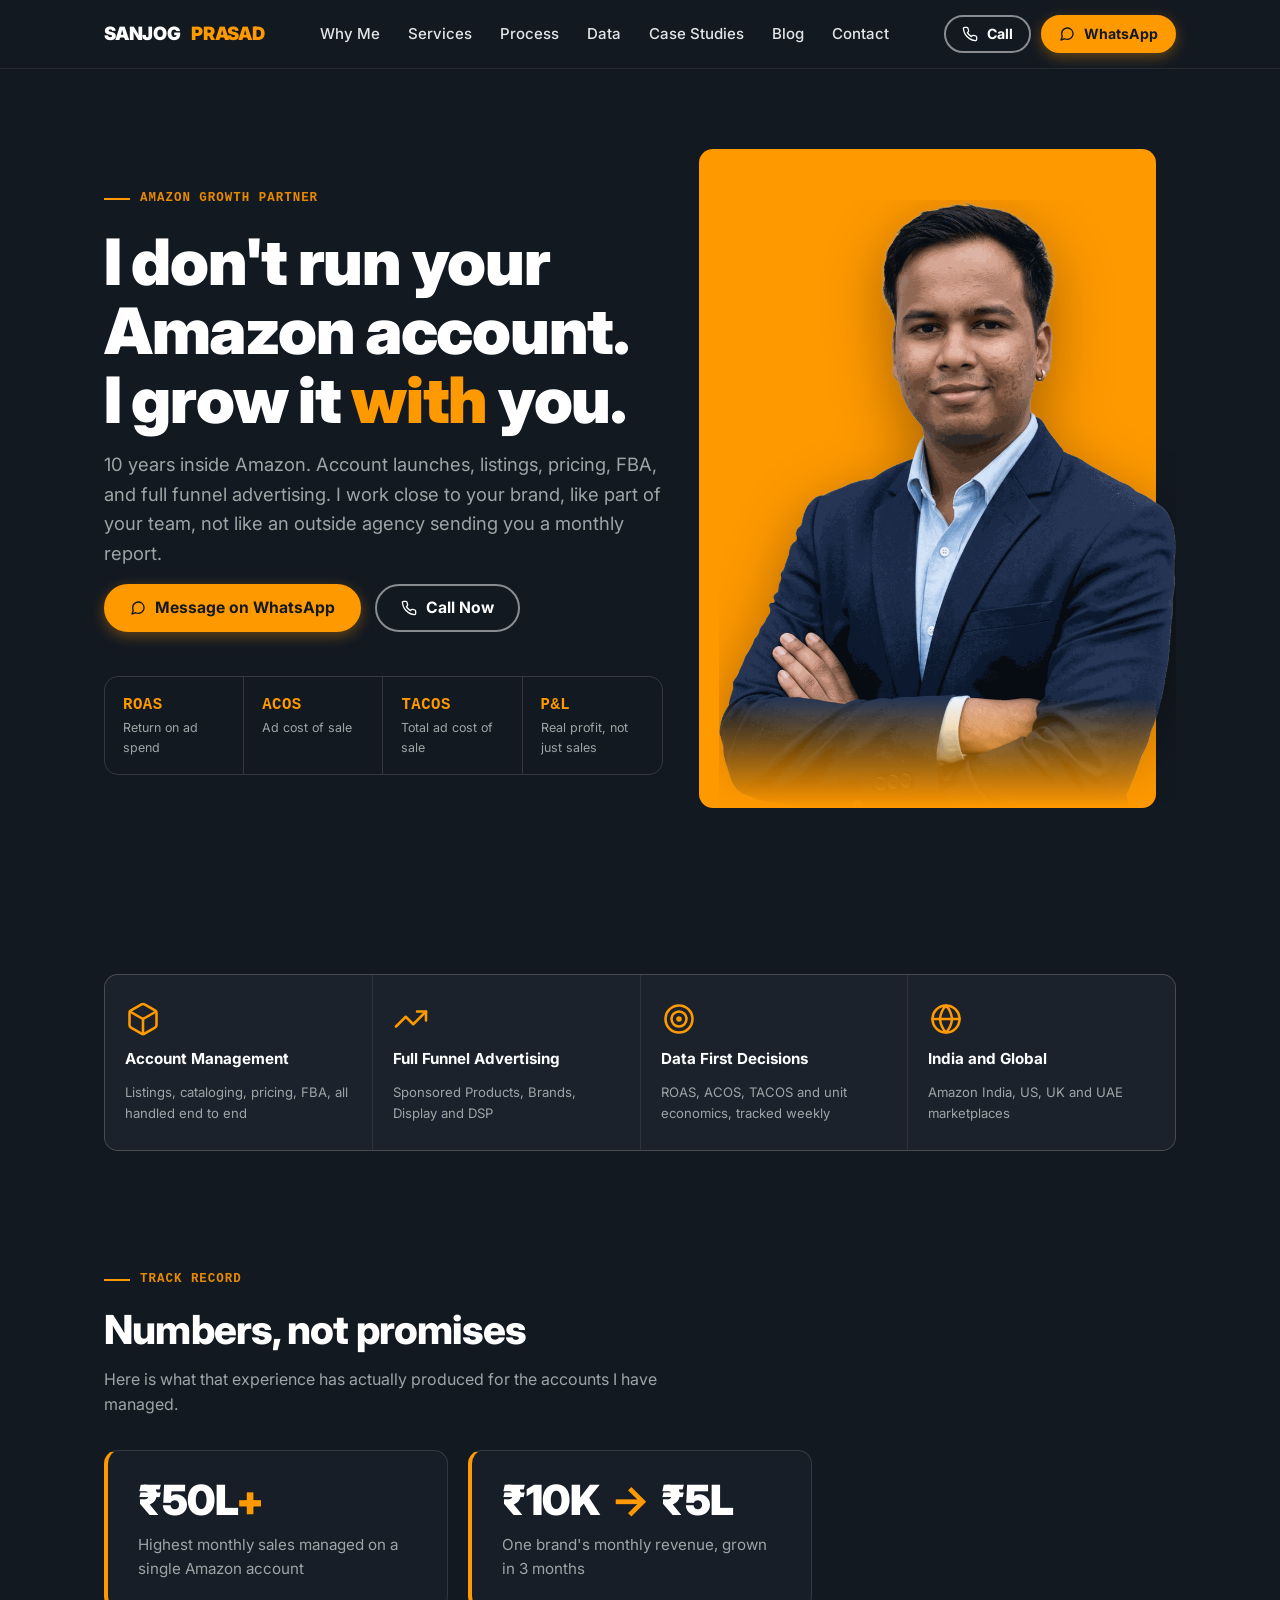
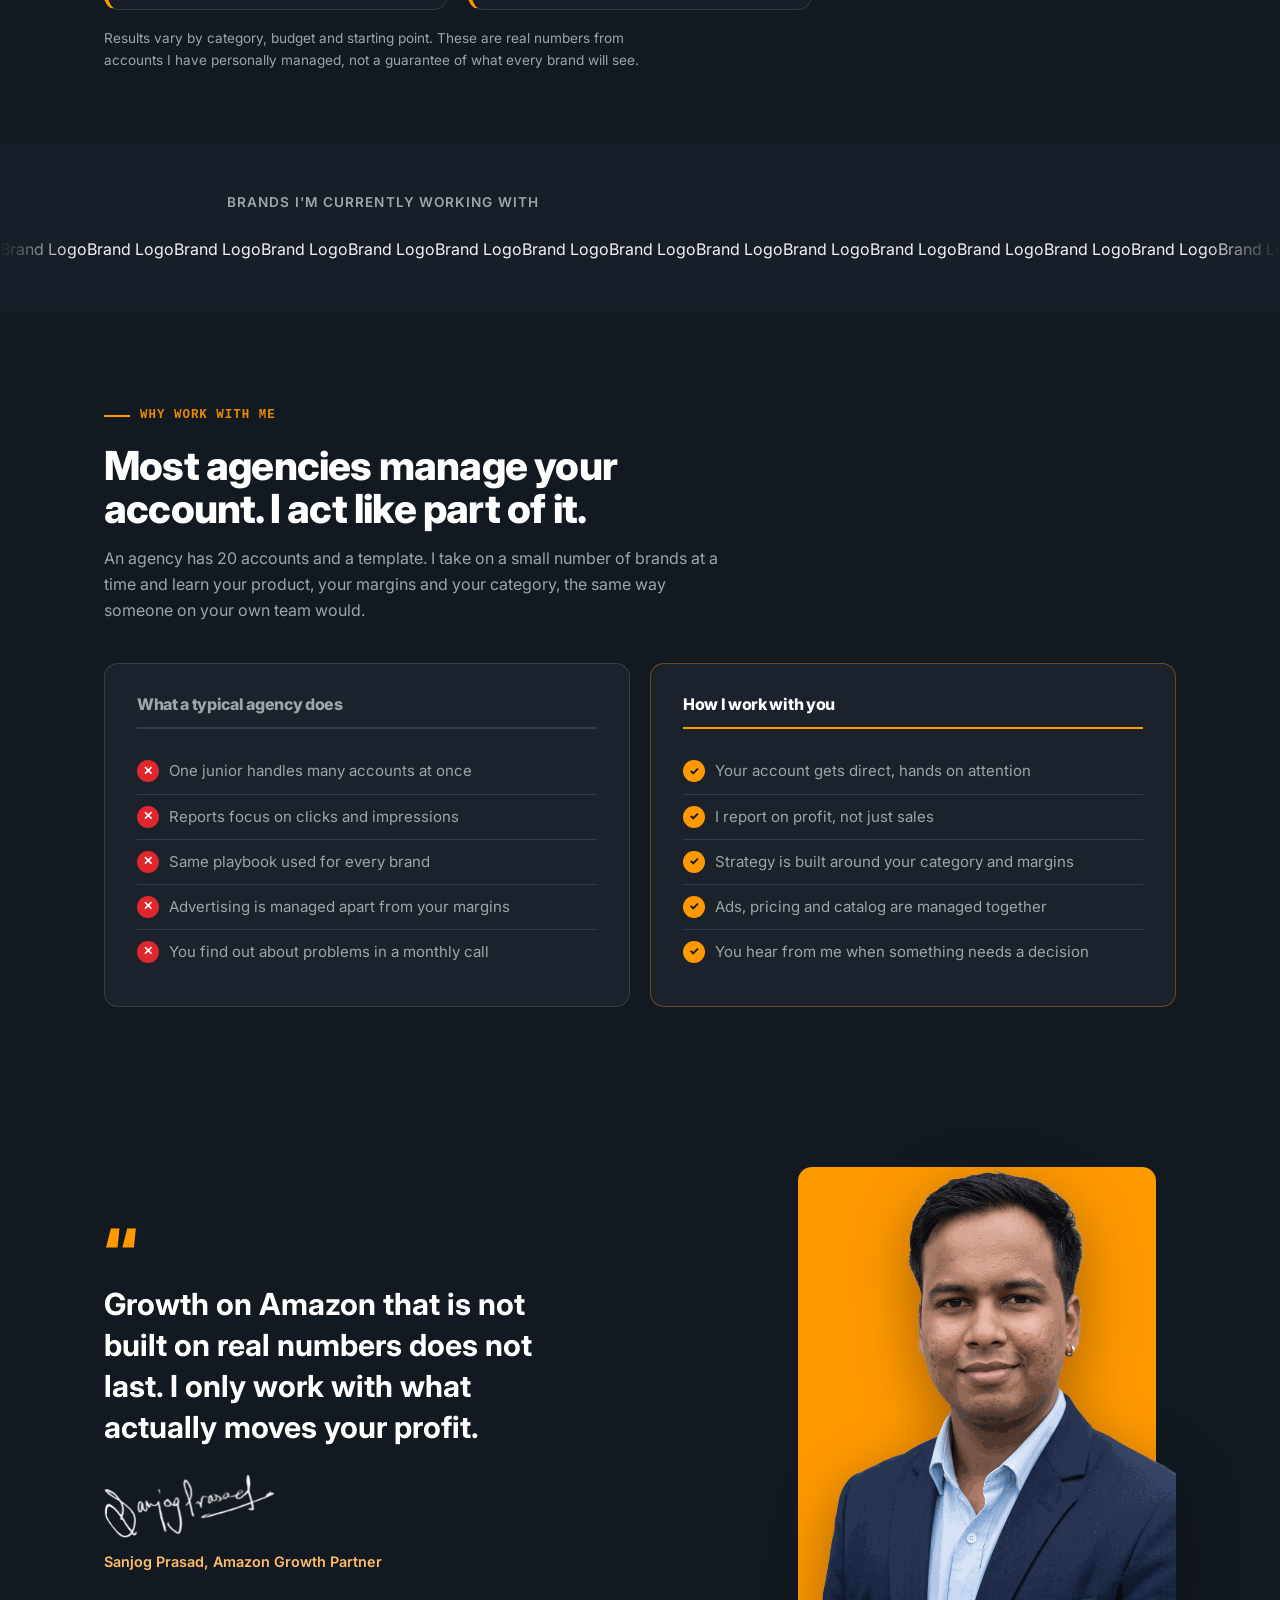
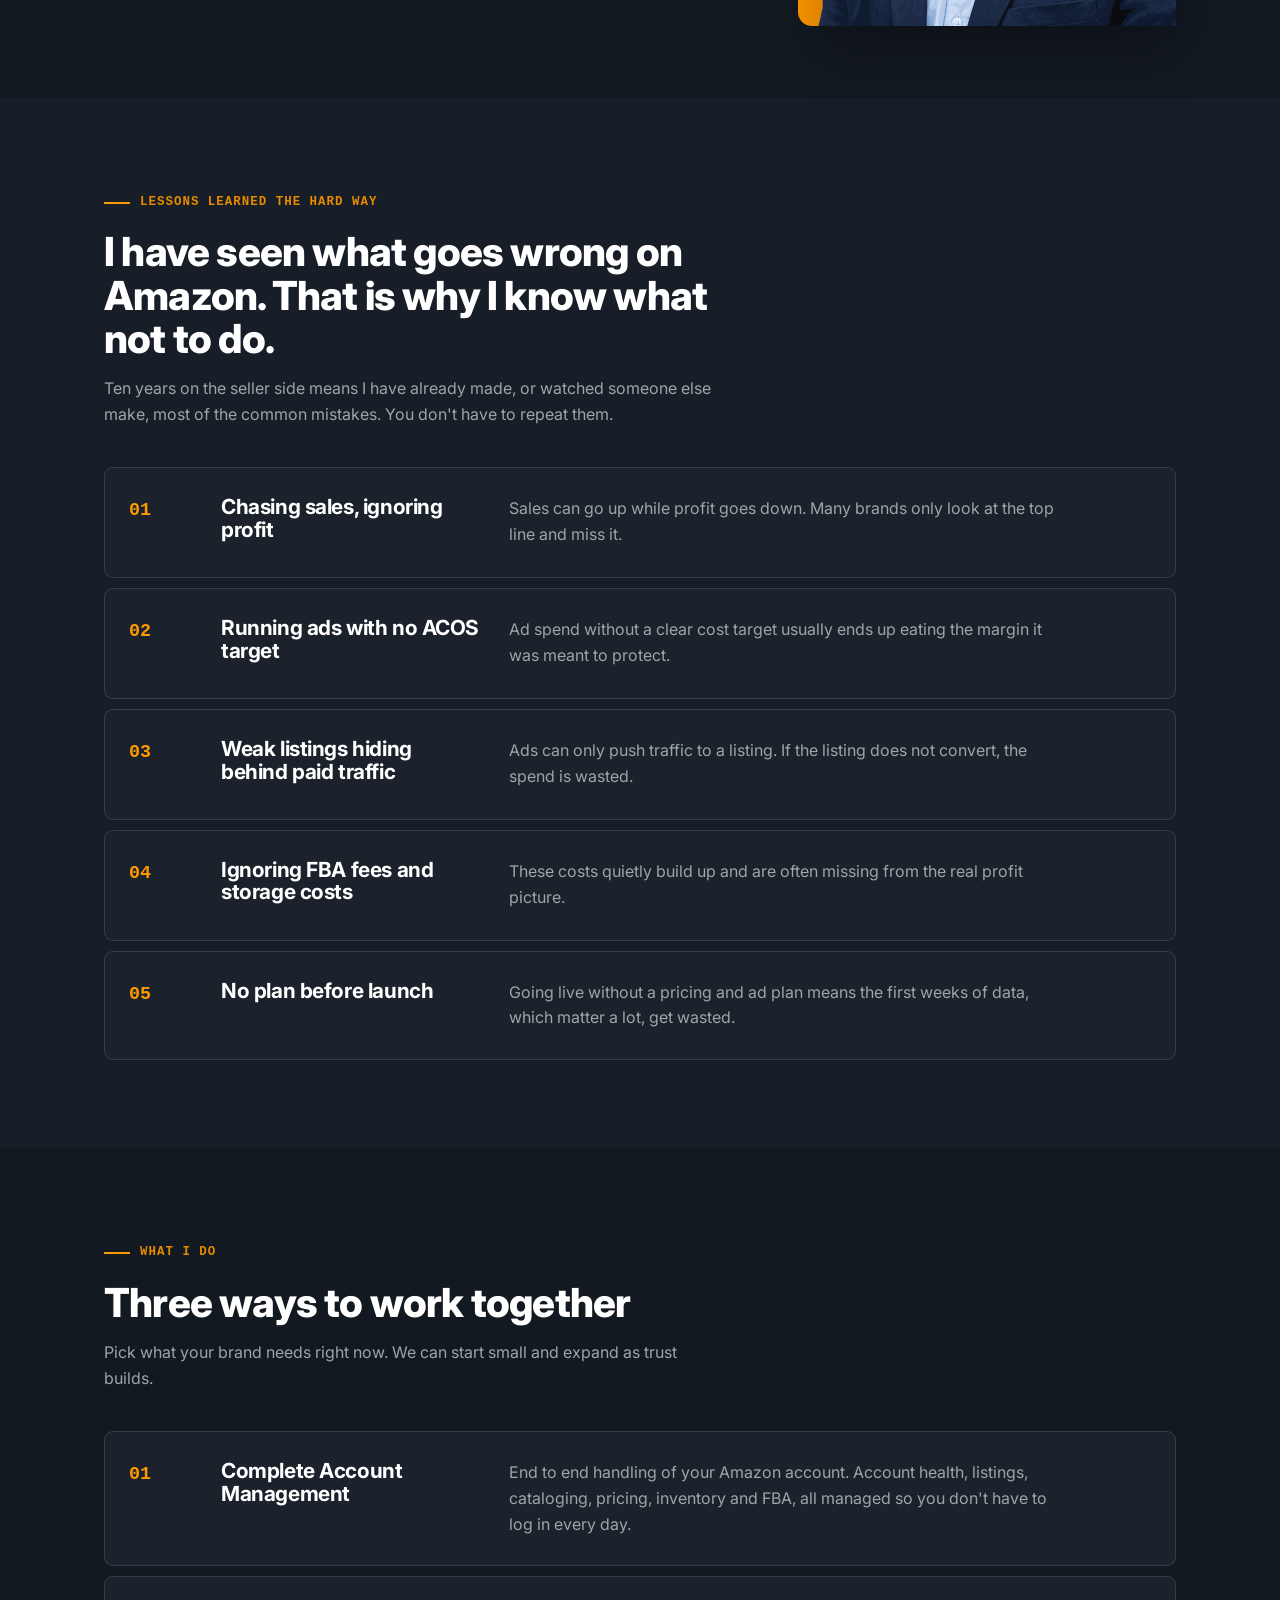
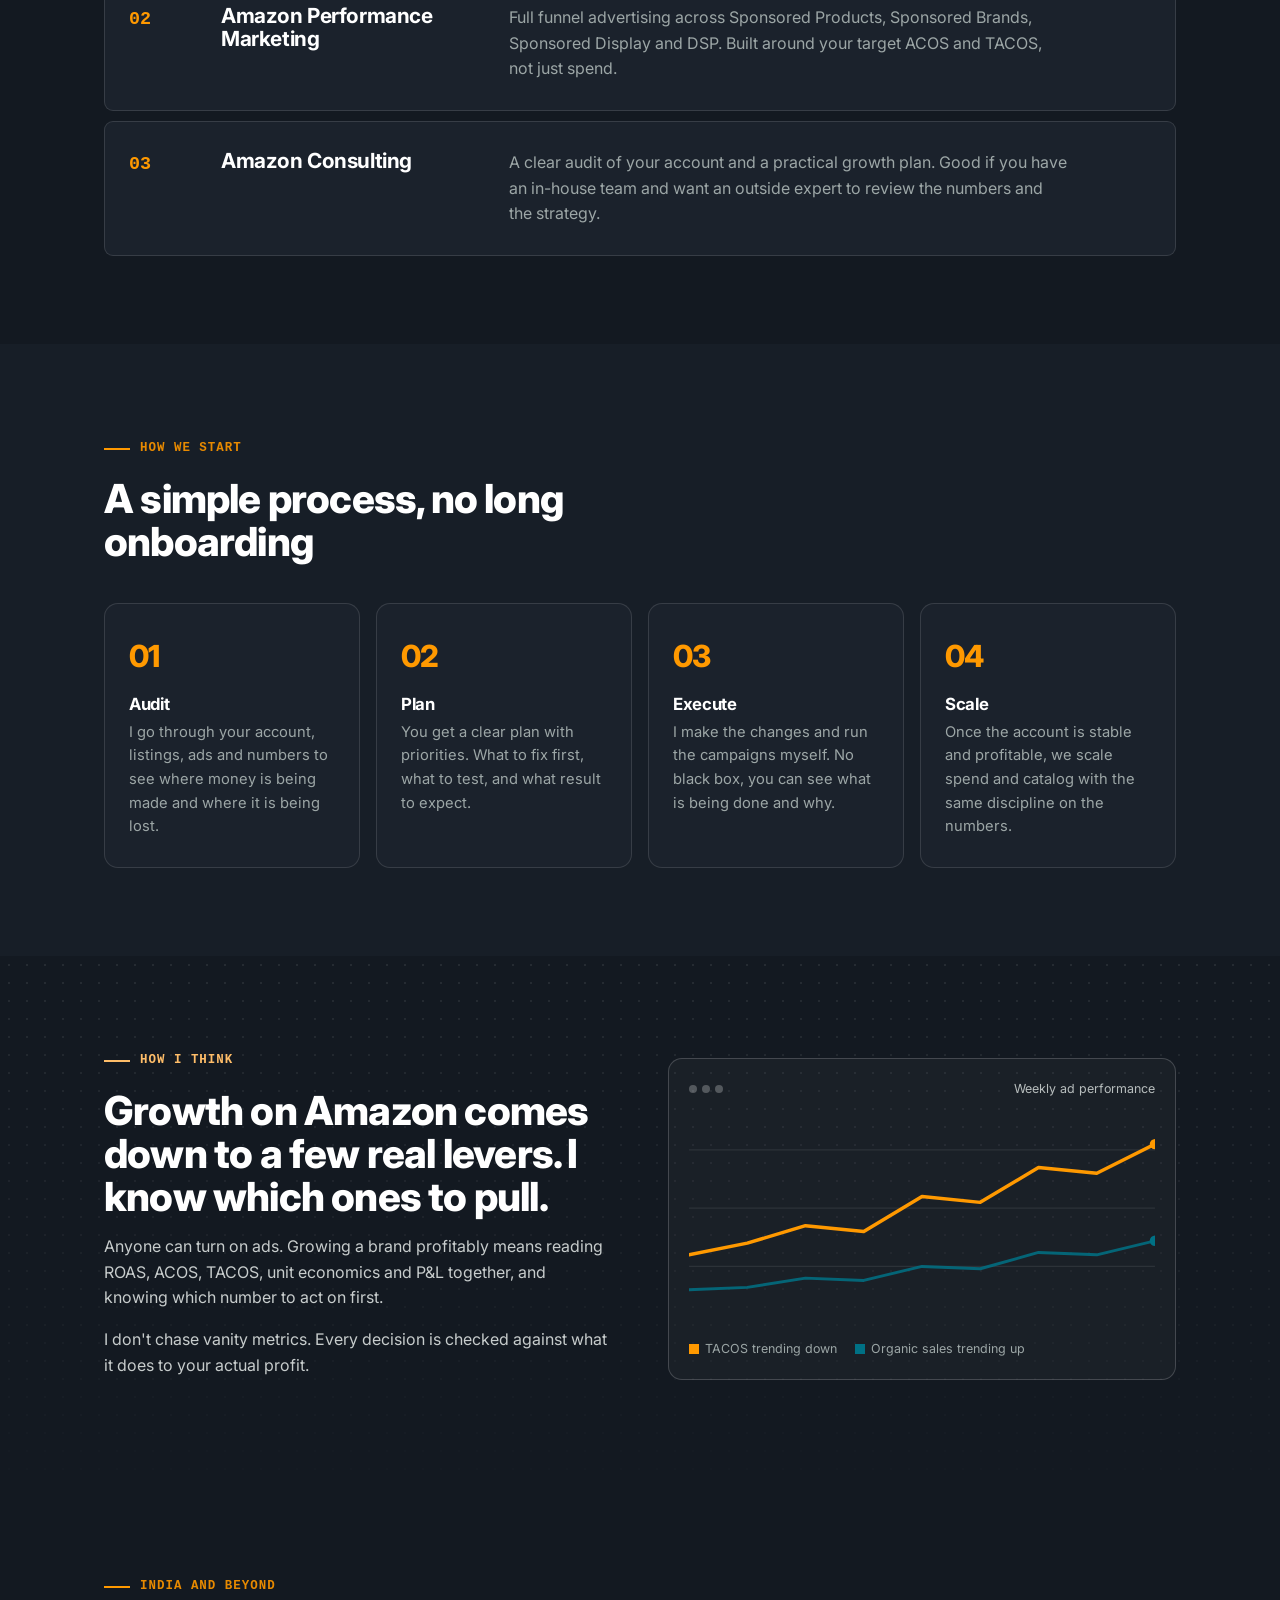
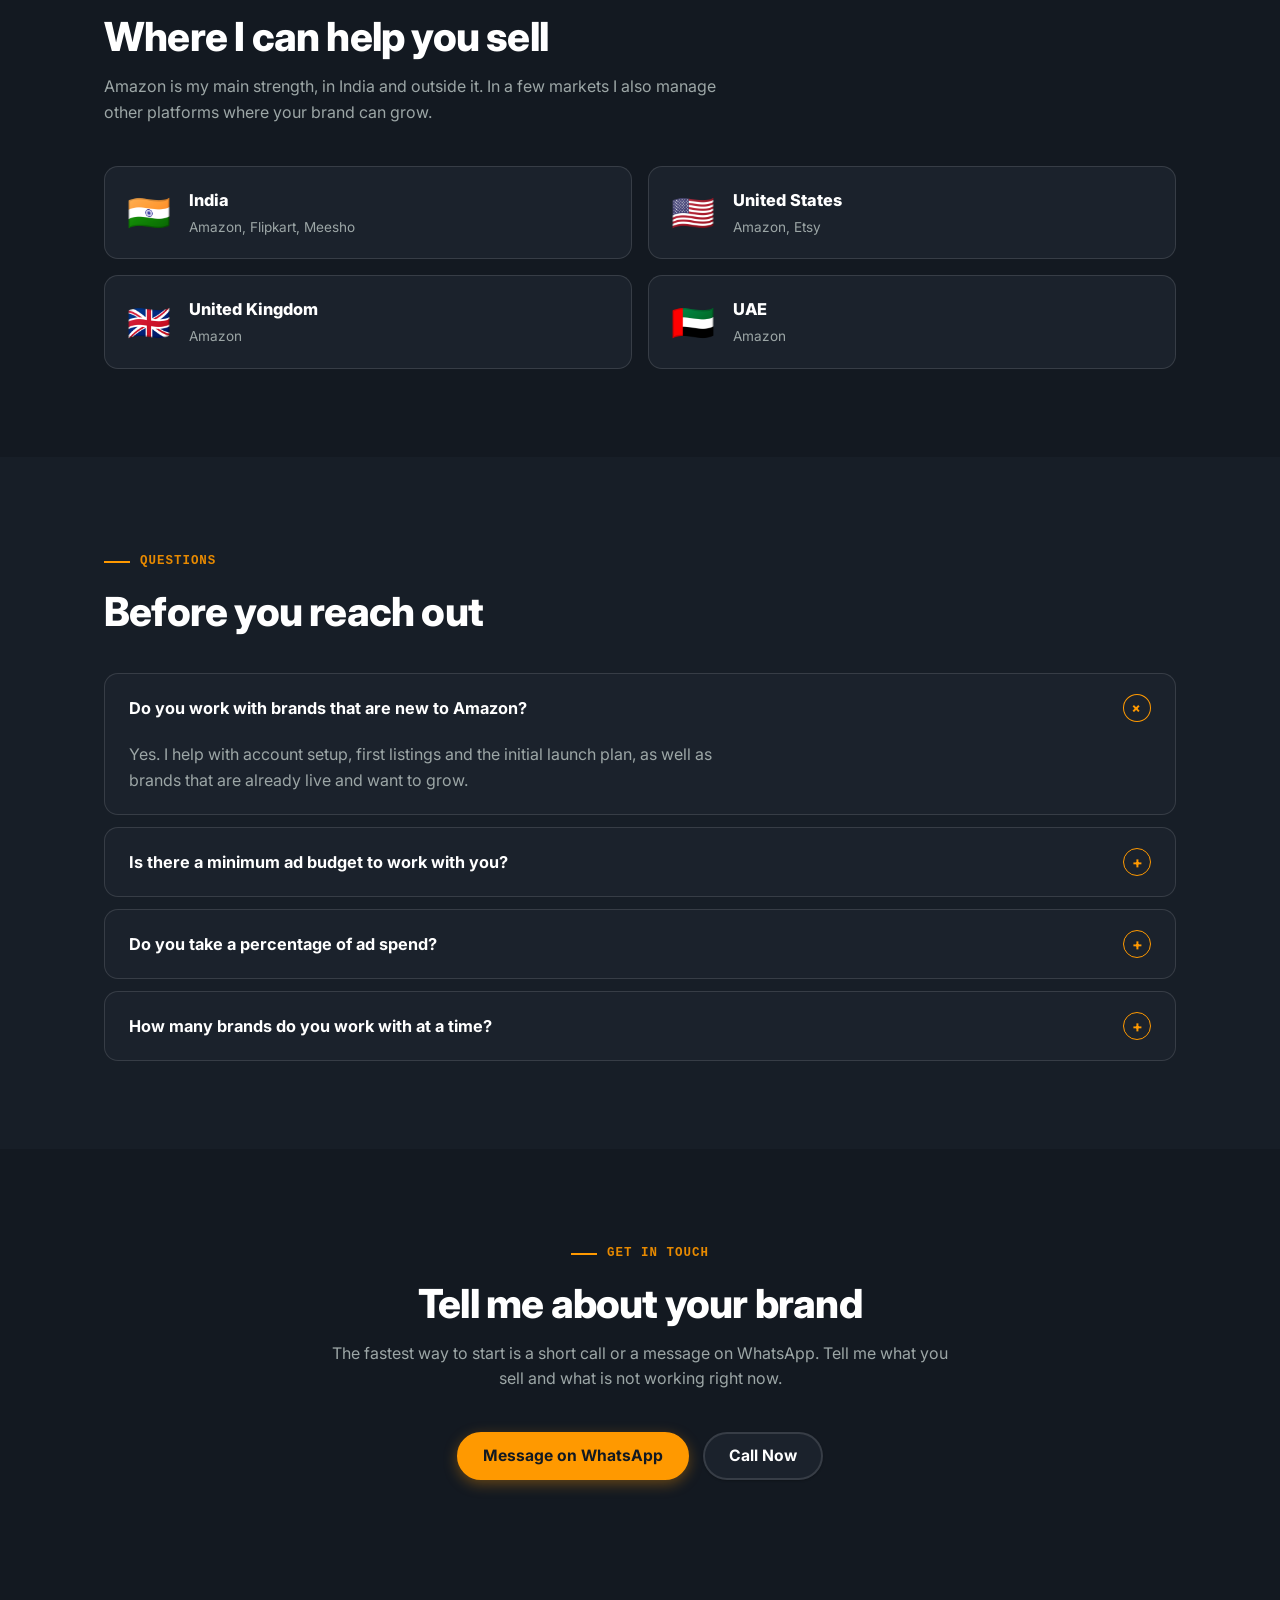
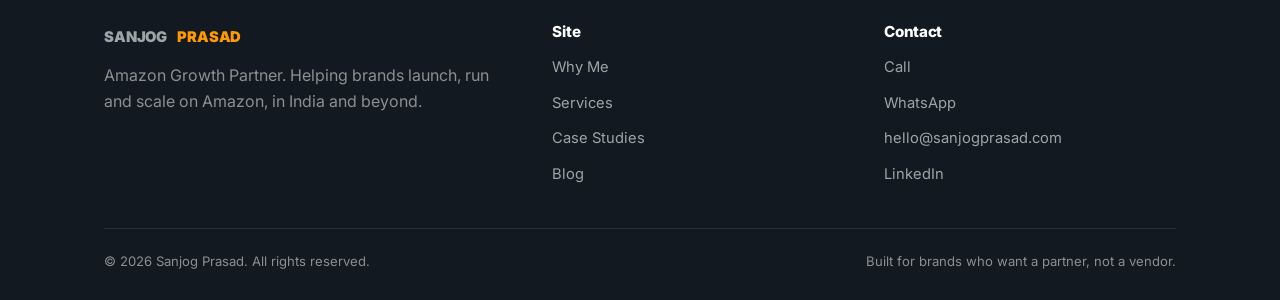
==== commit c4749662: "Phone number changed" ====
--- a/index.html
+++ b/index.html
@@ -3,19 +3,18 @@
 <head>
 <meta charset="UTF-8">
 <meta name="viewport" content="width=device-width, initial-scale=1.0">
-<script>document.documentElement.classList.add('js');</script>
 <title>Sanjog Prasad | Amazon Growth Partner for Brands</title>
 <meta name="description" content="Sanjog Prasad helps brands grow on Amazon. 10 years of hands on experience in account management, listings, FBA and full funnel advertising. Works like an in-house partner, not an agency.">
-<link rel="canonical" href="https://theamazonmanager.com/">
+<link rel="canonical" href="https://sanjogprasad.com/">
 
 <meta property="og:title" content="Sanjog Prasad | Amazon Growth Partner">
 <meta property="og:description" content="10 years inside Amazon. Now working as a growth partner for brands, not just another agency.">
 <meta property="og:type" content="website">
-<meta property="og:url" content="https://theamazonmanager.com/">
+<meta property="og:url" content="https://sanjogprasad.com/">
 
 <link rel="preconnect" href="https://fonts.googleapis.com">
 <link rel="preconnect" href="https://fonts.gstatic.com" crossorigin>
-<link href="https://fonts.googleapis.com/css2?family=Inter:wght@400;500;600;700;800;900&family=IBM+Plex+Mono:wght@500;600;700&display=swap" rel="stylesheet">
+<link href="https://fonts.googleapis.com/css2?family=Archivo:wght@700;800;900&family=Inter:wght@400;500;600;700&display=swap" rel="stylesheet">
 <link rel="icon" href="favicon.svg" type="image/svg+xml">
 <link rel="stylesheet" href="css/style.css">
 
@@ -25,7 +24,7 @@
   "@type": "Person",
   "name": "Sanjog Prasad",
   "jobTitle": "Amazon Growth Partner",
-  "url": "https://theamazonmanager.com/",
+  "url": "https://sanjogprasad.com/",
   "worksFor": {
     "@type": "Organization",
     "name": "Sanjog Prasad"
@@ -38,7 +37,7 @@
   "@context": "https://schema.org",
   "@type": "ProfessionalService",
   "name": "Sanjog Prasad - Amazon Growth Partner",
-  "url": "https://theamazonmanager.com/",
+  "url": "https://sanjogprasad.com/",
   "areaServed": ["India", "United States", "United Kingdom", "United Arab Emirates"],
   "serviceType": ["Amazon Account Management", "Amazon Performance Marketing", "Amazon Consulting"]
 }
@@ -48,7 +47,7 @@
 
 <header class="site-header">
   <div class="wrap nav-row">
-    <a href="index.html" class="logo"><span class="logo-mark">S</span>SANJOG <span>PRASAD</span></a>
+    <a href="index.html" class="logo">SANJOG <span>PRASAD</span></a>
     <nav>
       <ul class="nav-links" id="navLinks">
         <li><a href="#why">Why Me</a></li>
@@ -61,8 +60,8 @@
       </ul>
     </nav>
     <div class="nav-cta">
-      <a href="tel:+918920631606" class="btn btn-outline"><svg width="16" height="16" viewBox="0 0 24 24" fill="none" stroke="currentColor" stroke-width="2" stroke-linecap="round" stroke-linejoin="round"><path d="M22 16.92v3a2 2 0 0 1-2.18 2 19.79 19.79 0 0 1-8.63-3.07 19.5 19.5 0 0 1-6-6 19.79 19.79 0 0 1-3.07-8.67A2 2 0 0 1 4.11 2h3a2 2 0 0 1 2 1.72c.13.96.36 1.9.7 2.81a2 2 0 0 1-.45 2.11L8.09 9.91a16 16 0 0 0 6 6l1.27-1.27a2 2 0 0 1 2.11-.45c.91.34 1.85.57 2.81.7A2 2 0 0 1 22 16.92Z"/></svg>Call</a>
-      <a href="https://wa.me/918920631606?text=Hi%20Sanjog%2C%20I%20found%20your%20website%20and%20want%20to%20talk%20about%20growing%20my%20brand%20on%20Amazon." class="btn btn-orange" target="_blank" rel="noopener"><svg width="16" height="16" viewBox="0 0 24 24" fill="none" stroke="currentColor" stroke-width="2" stroke-linecap="round" stroke-linejoin="round"><path d="M21 11.5a8.38 8.38 0 0 1-.9 3.8 8.5 8.5 0 0 1-7.6 4.7 8.38 8.38 0 0 1-3.8-.9L3 21l1.9-5.7a8.38 8.38 0 0 1-.9-3.8 8.5 8.5 0 0 1 4.7-7.6 8.38 8.38 0 0 1 3.8-.9h.5a8.48 8.48 0 0 1 8 8v.5Z"/></svg>WhatsApp</a>
+      <a href="tel:+919211227123" class="btn btn-outline"><svg width="16" height="16" viewBox="0 0 24 24" fill="none" stroke="currentColor" stroke-width="2" stroke-linecap="round" stroke-linejoin="round"><path d="M22 16.92v3a2 2 0 0 1-2.18 2 19.79 19.79 0 0 1-8.63-3.07 19.5 19.5 0 0 1-6-6 19.79 19.79 0 0 1-3.07-8.67A2 2 0 0 1 4.11 2h3a2 2 0 0 1 2 1.72c.13.96.36 1.9.7 2.81a2 2 0 0 1-.45 2.11L8.09 9.91a16 16 0 0 0 6 6l1.27-1.27a2 2 0 0 1 2.11-.45c.91.34 1.85.57 2.81.7A2 2 0 0 1 22 16.92Z"/></svg>Call</a>
+      <a href="https://wa.me/919211227123?text=Hi%20Sanjog%2C%20I%20found%20your%20website%20and%20want%20to%20talk%20about%20growing%20my%20brand%20on%20Amazon." class="btn btn-orange" target="_blank" rel="noopener"><svg width="16" height="16" viewBox="0 0 24 24" fill="none" stroke="currentColor" stroke-width="2" stroke-linecap="round" stroke-linejoin="round"><path d="M21 11.5a8.38 8.38 0 0 1-.9 3.8 8.5 8.5 0 0 1-7.6 4.7 8.38 8.38 0 0 1-3.8-.9L3 21l1.9-5.7a8.38 8.38 0 0 1-.9-3.8 8.5 8.5 0 0 1 4.7-7.6 8.38 8.38 0 0 1 3.8-.9h.5a8.48 8.48 0 0 1 8 8v.5Z"/></svg>WhatsApp</a>
     </div>
     <button class="nav-toggle" id="navToggle" aria-label="Open menu" aria-expanded="false">&#9776;</button>
   </div>
@@ -70,16 +69,14 @@
 
 <!-- ============ HERO ============ -->
 <section class="hero">
-  <div class="hero-ghost-word" aria-hidden="true">AMAZON</div>
   <div class="wrap hero-grid">
     <div>
-      <p class="greeting">Hi, I'm Sanjog</p>
       <span class="tag">Amazon Growth Partner</span>
       <h1>I don't run your Amazon account.<br>I grow it <span class="accent">with</span> you.</h1>
       <p class="lead">10 years inside Amazon. Account launches, listings, pricing, FBA, and full funnel advertising. I work close to your brand, like part of your team, not like an outside agency sending you a monthly report.</p>
       <div class="btn-row">
-        <a href="https://wa.me/918920631606?text=Hi%20Sanjog%2C%20I%20want%20to%20talk%20about%20my%20Amazon%20business." class="btn btn-orange" target="_blank" rel="noopener"><svg width="16" height="16" viewBox="0 0 24 24" fill="none" stroke="currentColor" stroke-width="2" stroke-linecap="round" stroke-linejoin="round"><path d="M21 11.5a8.38 8.38 0 0 1-.9 3.8 8.5 8.5 0 0 1-7.6 4.7 8.38 8.38 0 0 1-3.8-.9L3 21l1.9-5.7a8.38 8.38 0 0 1-.9-3.8 8.5 8.5 0 0 1 4.7-7.6 8.38 8.38 0 0 1 3.8-.9h.5a8.48 8.48 0 0 1 8 8v.5Z"/></svg>Message on WhatsApp</a>
-        <a href="tel:+918920631606" class="btn btn-outline"><svg width="16" height="16" viewBox="0 0 24 24" fill="none" stroke="currentColor" stroke-width="2" stroke-linecap="round" stroke-linejoin="round"><path d="M22 16.92v3a2 2 0 0 1-2.18 2 19.79 19.79 0 0 1-8.63-3.07 19.5 19.5 0 0 1-6-6 19.79 19.79 0 0 1-3.07-8.67A2 2 0 0 1 4.11 2h3a2 2 0 0 1 2 1.72c.13.96.36 1.9.7 2.81a2 2 0 0 1-.45 2.11L8.09 9.91a16 16 0 0 0 6 6l1.27-1.27a2 2 0 0 1 2.11-.45c.91.34 1.85.57 2.81.7A2 2 0 0 1 22 16.92Z"/></svg>Call Now</a>
+        <a href="https://wa.me/919211227123?text=Hi%20Sanjog%2C%20I%20want%20to%20talk%20about%20my%20Amazon%20business." class="btn btn-orange" target="_blank" rel="noopener"><svg width="16" height="16" viewBox="0 0 24 24" fill="none" stroke="currentColor" stroke-width="2" stroke-linecap="round" stroke-linejoin="round"><path d="M21 11.5a8.38 8.38 0 0 1-.9 3.8 8.5 8.5 0 0 1-7.6 4.7 8.38 8.38 0 0 1-3.8-.9L3 21l1.9-5.7a8.38 8.38 0 0 1-.9-3.8 8.5 8.5 0 0 1 4.7-7.6 8.38 8.38 0 0 1 3.8-.9h.5a8.48 8.48 0 0 1 8 8v.5Z"/></svg>Message on WhatsApp</a>
+        <a href="tel:+919211227123" class="btn btn-outline"><svg width="16" height="16" viewBox="0 0 24 24" fill="none" stroke="currentColor" stroke-width="2" stroke-linecap="round" stroke-linejoin="round"><path d="M22 16.92v3a2 2 0 0 1-2.18 2 19.79 19.79 0 0 1-8.63-3.07 19.5 19.5 0 0 1-6-6 19.79 19.79 0 0 1-3.07-8.67A2 2 0 0 1 4.11 2h3a2 2 0 0 1 2 1.72c.13.96.36 1.9.7 2.81a2 2 0 0 1-.45 2.11L8.09 9.91a16 16 0 0 0 6 6l1.27-1.27a2 2 0 0 1 2.11-.45c.91.34 1.85.57 2.81.7A2 2 0 0 1 22 16.92Z"/></svg>Call Now</a>
       </div>
 
       <div class="ticker">
@@ -90,20 +87,9 @@
       </div>
     </div>
 
-    <div class="hero-arch-wrap">
-      <span class="sticker-tag sticker-1">Amazon Ads</span>
-      <span class="sticker-tag sticker-2">Full Funnel</span>
+    <div class="hero-photo-wrap photo-accent">
+      <div class="hero-years"><span class="n">10</span><span class="t">Years on<br>Amazon</span></div>
       <img src="assets/sanjog-portrait.png" alt="Sanjog Prasad, Amazon Growth Partner" class="hero-photo">
-      <div class="hero-stat-stack">
-        <div class="hero-stat-card">
-          <span class="lbl">Years on<br>Amazon</span>
-          <span class="num"><span data-counter-target="10" data-counter-duration="1200">10</span>+</span>
-        </div>
-        <div class="hero-stat-card">
-          <span class="lbl">Highest Monthly<br>Sales Managed</span>
-          <span class="num">&#8377;<span data-counter-target="50" data-counter-suffix="L+" data-counter-duration="1400">50L+</span></span>
-        </div>
-      </div>
     </div>
   </div>
 </section>
@@ -139,54 +125,50 @@
 <!-- ============ REAL NUMBERS ============ -->
 <section class="section" style="padding-top:56px;padding-bottom:56px;">
   <div class="wrap">
-    <div class="section-head reveal" style="margin-bottom:32px;">
+    <div class="section-head" style="margin-bottom:32px;">
       <span class="tag">Track record</span>
       <h2>Numbers, not promises</h2>
       <p>Here is what that experience has actually produced for the accounts I have managed.</p>
     </div>
 
-    <div class="result-grid reveal">
+    <div class="result-grid">
       <div class="result-card">
-        <div class="result-num">&#8377;<span data-counter-target="50" data-counter-suffix="L" data-counter-duration="1400">50L</span><span class="plus">+</span></div>
+        <div class="result-num">&#8377;50L<span class="plus">+</span></div>
         <div class="result-label">Highest monthly sales managed on a single Amazon account</div>
       </div>
       <div class="result-card">
-        <div class="result-num">&#8377;10K <span class="arrow">&#8594;</span> &#8377;<span data-counter-target="5" data-counter-suffix="L" data-counter-duration="1400">5L</span></div>
+        <div class="result-num">&#8377;10K <span class="arrow">&#8594;</span> &#8377;5L</div>
         <div class="result-label">One brand's monthly revenue, grown in 3 months</div>
       </div>
-      <div class="result-card">
-        <div class="result-num">30&ndash;90 <span class="plus">Days</span></div>
-        <div class="result-label">Typical time to see the first real movement in an account</div>
-      </div>
     </div>
     <p class="small" style="margin-top:18px;">Results vary by category, budget and starting point. These are real numbers from accounts I have personally managed, not a guarantee of what every brand will see.</p>
   </div>
 </section>
 
-<!-- ============ BRANDS I HAVE WORKED WITH ============ -->
+<!-- ============ CURRENT BRAND PARTNERS (placeholder logos, replace with real ones) ============ -->
 <section class="section section-soft" style="padding-top:48px;padding-bottom:48px;">
   <div class="wrap">
-    <p class="small center" style="font-family:var(--font-mono);text-transform:uppercase;letter-spacing:0.08em;font-weight:600;margin-bottom:24px;">Brands I have worked with over 10 years</p>
+    <p class="small center" style="text-transform:uppercase;letter-spacing:0.08em;font-weight:600;margin-bottom:24px;">Brands I'm currently working with</p>
   </div>
   <div class="logo-marquee">
     <div class="logo-track">
-      <img class="brand-logo" src="assets/brands/kika.png" alt="KIKA" width="180" height="60" loading="lazy">
-      <img class="brand-logo" src="assets/brands/raciouse.png" alt="Raciouse" width="180" height="60" loading="lazy">
-      <img class="brand-logo" src="assets/brands/wozoyo.png" alt="Wozoyo" width="180" height="60" loading="lazy">
-      <img class="brand-logo" src="assets/brands/honeywell.png" alt="Honeywell" width="180" height="60" loading="lazy">
-      <img class="brand-logo" src="assets/brands/eurotex.png" alt="Eurotex" width="180" height="60" loading="lazy">
-      <img class="brand-logo" src="assets/brands/bionfit.png" alt="BionFit" width="180" height="60" loading="lazy">
-      <img class="brand-logo" src="assets/brands/werfit.png" alt="WeRFIT" width="180" height="60" loading="lazy">
-      <img class="brand-logo" src="assets/brands/fabcafe.png" alt="FabCafe" width="180" height="60" loading="lazy">
-      <!-- second copy for a seamless loop. Keep it identical to the set above. -->
-      <img class="brand-logo" src="assets/brands/kika.png" alt="" width="180" height="60" loading="lazy">
-      <img class="brand-logo" src="assets/brands/raciouse.png" alt="" width="180" height="60" loading="lazy">
-      <img class="brand-logo" src="assets/brands/wozoyo.png" alt="" width="180" height="60" loading="lazy">
-      <img class="brand-logo" src="assets/brands/honeywell.png" alt="" width="180" height="60" loading="lazy">
-      <img class="brand-logo" src="assets/brands/eurotex.png" alt="" width="180" height="60" loading="lazy">
-      <img class="brand-logo" src="assets/brands/bionfit.png" alt="" width="180" height="60" loading="lazy">
-      <img class="brand-logo" src="assets/brands/werfit.png" alt="" width="180" height="60" loading="lazy">
-      <img class="brand-logo" src="assets/brands/fabcafe.png" alt="" width="180" height="60" loading="lazy">
+      <div class="logo-chip">Brand Logo</div>
+      <div class="logo-chip">Brand Logo</div>
+      <div class="logo-chip">Brand Logo</div>
+      <div class="logo-chip">Brand Logo</div>
+      <div class="logo-chip">Brand Logo</div>
+      <div class="logo-chip">Brand Logo</div>
+      <div class="logo-chip">Brand Logo</div>
+      <div class="logo-chip">Brand Logo</div>
+      <!-- duplicated set for a seamless loop, keep identical to the row above -->
+      <div class="logo-chip">Brand Logo</div>
+      <div class="logo-chip">Brand Logo</div>
+      <div class="logo-chip">Brand Logo</div>
+      <div class="logo-chip">Brand Logo</div>
+      <div class="logo-chip">Brand Logo</div>
+      <div class="logo-chip">Brand Logo</div>
+      <div class="logo-chip">Brand Logo</div>
+      <div class="logo-chip">Brand Logo</div>
     </div>
   </div>
 </section>
@@ -194,13 +176,13 @@
 <!-- ============ WHY NOT AN AGENCY ============ -->
 <section class="section" id="why">
   <div class="wrap">
-    <div class="section-head reveal">
+    <div class="section-head">
       <span class="tag">Why work with me</span>
       <h2>Most agencies manage your account. I act like part of it.</h2>
       <p>An agency has 20 accounts and a template. I take on a small number of brands at a time and learn your product, your margins and your category, the same way someone on your own team would.</p>
     </div>
 
-    <div class="compare reveal">
+    <div class="compare">
       <div class="compare-col theirs">
         <h4>What a typical agency does</h4>
         <ul class="compare-list">
@@ -227,7 +209,7 @@
 
 <!-- ============ MANIFESTO ============ -->
 <section class="manifesto">
-  <div class="wrap manifesto-grid reveal">
+  <div class="wrap manifesto-grid">
     <div>
       <span class="mark">&ldquo;</span>
       <p>Growth on Amazon that is not built on real numbers does not last. I only work with what actually moves your profit.</p>
@@ -243,13 +225,13 @@
 <!-- ============ COMMON MISTAKES ============ -->
 <section class="section section-soft">
   <div class="wrap">
-    <div class="section-head reveal">
+    <div class="section-head">
       <span class="tag">Lessons learned the hard way</span>
       <h2>I have seen what goes wrong on Amazon. That is why I know what not to do.</h2>
       <p>Ten years on the seller side means I have already made, or watched someone else make, most of the common mistakes. You don't have to repeat them.</p>
     </div>
 
-    <div class="ledger reveal">
+    <div class="ledger">
       <div class="ledger-row">
         <div class="no">01</div>
         <h3>Chasing sales, ignoring profit</h3>
@@ -282,51 +264,27 @@
 <!-- ============ SERVICES ============ -->
 <section class="section" id="services">
   <div class="wrap">
-    <div class="section-head reveal">
+    <div class="section-head">
       <span class="tag">What I do</span>
       <h2>Three ways to work together</h2>
       <p>Pick what your brand needs right now. We can start small and expand as trust builds.</p>
     </div>
 
-    <div class="ledger reveal">
+    <div class="ledger">
       <div class="ledger-row">
         <div class="no">01</div>
         <h3>Complete Account Management</h3>
-        <div class="col-desc">
-          <p>End to end handling of your Amazon account. Account health, listings, cataloging, pricing, inventory and FBA, all managed so you don't have to log in every day.</p>
-          <div class="chip-row">
-            <span class="chip">Listings</span>
-            <span class="chip">Cataloging</span>
-            <span class="chip">Pricing</span>
-            <span class="chip">FBA</span>
-            <span class="chip">Inventory</span>
-          </div>
-        </div>
+        <p class="col-desc">End to end handling of your Amazon account. Account health, listings, cataloging, pricing, inventory and FBA, all managed so you don't have to log in every day.</p>
       </div>
       <div class="ledger-row">
         <div class="no">02</div>
         <h3>Amazon Performance Marketing</h3>
-        <div class="col-desc">
-          <p>Full funnel advertising across Sponsored Products, Sponsored Brands, Sponsored Display and DSP. Built around your target ACOS and TACOS, not just spend.</p>
-          <div class="chip-row">
-            <span class="chip">Sponsored Products</span>
-            <span class="chip">Sponsored Brands</span>
-            <span class="chip">Sponsored Display</span>
-            <span class="chip">DSP</span>
-          </div>
-        </div>
+        <p class="col-desc">Full funnel advertising across Sponsored Products, Sponsored Brands, Sponsored Display and DSP. Built around your target ACOS and TACOS, not just spend.</p>
       </div>
       <div class="ledger-row">
         <div class="no">03</div>
         <h3>Amazon Consulting</h3>
-        <div class="col-desc">
-          <p>A clear audit of your account and a practical growth plan. Good if you have an in-house team and want an outside expert to review the numbers and the strategy.</p>
-          <div class="chip-row">
-            <span class="chip">Account Audit</span>
-            <span class="chip">Growth Plan</span>
-            <span class="chip">Strategy Review</span>
-          </div>
-        </div>
+        <p class="col-desc">A clear audit of your account and a practical growth plan. Good if you have an in-house team and want an outside expert to review the numbers and the strategy.</p>
       </div>
     </div>
   </div>
@@ -335,11 +293,11 @@
 <!-- ============ PROCESS ============ -->
 <section class="section section-soft" id="process">
   <div class="wrap">
-    <div class="section-head reveal">
+    <div class="section-head">
       <span class="tag">How we start</span>
       <h2>A simple process, no long onboarding</h2>
     </div>
-    <div class="steps reveal">
+    <div class="steps">
       <div class="step">
         <span class="no">01</span>
         <h3>Audit</h3>
@@ -360,30 +318,6 @@
         <h3>Scale</h3>
         <p>Once the account is stable and profitable, we scale spend and catalog with the same discipline on the numbers.</p>
       </div>
-    </div>
-  </div>
-</section>
-
-<!-- ============ SECURE ACCOUNT ACCESS ============ -->
-<section class="section">
-  <div class="wrap split reveal">
-    <div class="access-visual">
-      <svg width="56" height="56" viewBox="0 0 24 24" fill="none" stroke="currentColor" stroke-width="1.6" stroke-linecap="round" stroke-linejoin="round" style="color:var(--orange-dark);">
-        <rect x="4" y="10" width="16" height="10" rx="2"/>
-        <path d="M8 10V7a4 4 0 0 1 8 0v3"/>
-        <circle cx="12" cy="14.5" r="1.5"/>
-      </svg>
-      <div class="access-caption">No passwords shared, ever</div>
-    </div>
-    <div>
-      <span class="tag">How it works</span>
-      <h2>You stay in control of account access</h2>
-      <p>I work inside your Amazon account through Seller Central's own user permissions. I never ask for your password or for full account access.</p>
-      <ul class="access-list">
-        <li>Seller Central user permissions only, never your password</li>
-        <li>You can see exactly what access I have at any time</li>
-        <li>You can remove that access whenever you want, no questions asked</li>
-      </ul>
     </div>
   </div>
 </section>
@@ -394,8 +328,8 @@
     <div>
       <span class="tag">How I think</span>
       <h2>Growth on Amazon comes down to a few real levers. I know which ones to pull.</h2>
-      <p style="color:var(--ink-soft);">Anyone can turn on ads. Growing a brand profitably means reading ROAS, ACOS, TACOS, unit economics and P&amp;L together, and knowing which number to act on first.</p>
-      <p style="color:var(--ink-soft);">I don't chase vanity metrics. Every decision is checked against what it does to your actual profit.</p>
+      <p style="color:#C7CCCC;">Anyone can turn on ads. Growing a brand profitably means reading ROAS, ACOS, TACOS, unit economics and P&amp;L together, and knowing which number to act on first.</p>
+      <p style="color:#C7CCCC;">I don't chase vanity metrics. Every decision is checked against what it does to your actual profit.</p>
     </div>
     <div class="dash-mock">
       <div class="dash-top">
@@ -422,12 +356,12 @@
 <!-- ============ GLOBAL ============ -->
 <section class="section">
   <div class="wrap">
-    <div class="section-head reveal">
+    <div class="section-head">
       <span class="tag">India and beyond</span>
       <h2>Where I can help you sell</h2>
       <p>Amazon is my main strength, in India and outside it. In a few markets I also manage other platforms where your brand can grow.</p>
     </div>
-    <div class="country-grid reveal">
+    <div class="country-grid">
       <div class="country-card">
         <span class="flag" aria-hidden="true">&#127470;&#127475;</span>
         <div>
@@ -463,11 +397,11 @@
 <!-- ============ FAQ ============ -->
 <section class="section section-soft">
   <div class="wrap">
-    <div class="section-head reveal">
+    <div class="section-head">
       <span class="tag">Questions</span>
       <h2>Before you reach out</h2>
     </div>
-    <div class="faq-list reveal">
+    <div class="faq-list">
       <div class="faq-item open">
         <button class="faq-q"><span>Do you work with brands that are new to Amazon?</span><span class="icon">+</span></button>
         <div class="faq-a"><p>Yes. I help with account setup, first listings and the initial launch plan, as well as brands that are already live and want to grow.</p></div>
@@ -491,14 +425,14 @@
 <!-- ============ CONTACT ============ -->
 <section class="section" id="contact">
   <div class="wrap center">
-    <div class="section-head reveal" style="margin-left:auto;margin-right:auto;">
+    <div class="section-head" style="margin-left:auto;margin-right:auto;">
       <span class="tag">Get in touch</span>
-      <h2>Get a free, honest look at your account</h2>
-      <p style="margin-left:auto;margin-right:auto;">Message me your Amazon listing or account and I will tell you what is working and what is not. No obligation, no sales pitch, just what I would actually do if it was mine.</p>
+      <h2>Tell me about your brand</h2>
+      <p style="margin-left:auto;margin-right:auto;">The fastest way to start is a short call or a message on WhatsApp. Tell me what you sell and what is not working right now.</p>
     </div>
     <div class="btn-row" style="justify-content:center;">
-      <a href="https://wa.me/918920631606?text=Hi%20Sanjog%2C%20I%20want%20to%20talk%20about%20my%20Amazon%20business." class="btn btn-orange" target="_blank" rel="noopener"><svg width="16" height="16" viewBox="0 0 24 24" fill="none" stroke="currentColor" stroke-width="2" stroke-linecap="round" stroke-linejoin="round"><path d="M21 11.5a8.38 8.38 0 0 1-.9 3.8 8.5 8.5 0 0 1-7.6 4.7 8.38 8.38 0 0 1-3.8-.9L3 21l1.9-5.7a8.38 8.38 0 0 1-.9-3.8 8.5 8.5 0 0 1 4.7-7.6 8.38 8.38 0 0 1 3.8-.9h.5a8.48 8.48 0 0 1 8 8v.5Z"/></svg>Message on WhatsApp</a>
-      <a href="tel:+918920631606" class="btn btn-navy"><svg width="16" height="16" viewBox="0 0 24 24" fill="none" stroke="currentColor" stroke-width="2" stroke-linecap="round" stroke-linejoin="round"><path d="M22 16.92v3a2 2 0 0 1-2.18 2 19.79 19.79 0 0 1-8.63-3.07 19.5 19.5 0 0 1-6-6 19.79 19.79 0 0 1-3.07-8.67A2 2 0 0 1 4.11 2h3a2 2 0 0 1 2 1.72c.13.96.36 1.9.7 2.81a2 2 0 0 1-.45 2.11L8.09 9.91a16 16 0 0 0 6 6l1.27-1.27a2 2 0 0 1 2.11-.45c.91.34 1.85.57 2.81.7A2 2 0 0 1 22 16.92Z"/></svg>Call Now</a>
+      <a href="https://wa.me/919211227123?text=Hi%20Sanjog%2C%20I%20want%20to%20talk%20about%20my%20Amazon%20business." class="btn btn-orange" target="_blank" rel="noopener">Message on WhatsApp</a>
+      <a href="tel:+919211227123" class="btn btn-navy">Call Now</a>
     </div>
   </div>
 </section>
@@ -507,8 +441,8 @@
   <div class="wrap">
     <div class="footer-grid">
       <div>
-        <a href="index.html" class="logo"><span class="logo-mark">S</span>SANJOG <span>PRASAD</span></a>
-        <p style="color:var(--ink-soft);margin-top:14px;">Amazon Growth Partner. Helping brands launch, run and scale on Amazon, in India and beyond.</p>
+        <a href="index.html" class="logo">SANJOG <span>PRASAD</span></a>
+        <p style="color:#8A9090;margin-top:14px;">Amazon Growth Partner. Helping brands launch, run and scale on Amazon, in India and beyond.</p>
       </div>
       <div>
         <h4>Site</h4>
@@ -522,9 +456,10 @@
       <div>
         <h4>Contact</h4>
         <ul>
-          <li><a href="tel:+918920631606">Call</a></li>
-          <li><a href="https://wa.me/918920631606" target="_blank" rel="noopener">WhatsApp</a></li>
-          <li><a href="https://linkedin.com/in/" target="_blank" rel="noopener">LinkedIn</a></li>
+          <li><a href="tel:+919211227123">Call</a></li>
+          <li><a href="https://wa.me/919211227123" target="_blank" rel="noopener">WhatsApp</a></li>
+          <li><a href="mailto:hello@sanjogprasad.com">hello@sanjogprasad.com</a></li>
+          <li><a href="https://linkedin.com/in/sanjog-prasad" target="_blank" rel="noopener">LinkedIn</a></li>
         </ul>
       </div>
     </div>
@@ -537,8 +472,8 @@
 
 <div class="sticky-cta">
   <div class="wrap">
-    <a href="tel:+918920631606" class="call"><svg width="16" height="16" viewBox="0 0 24 24" fill="none" stroke="currentColor" stroke-width="2" stroke-linecap="round" stroke-linejoin="round"><path d="M22 16.92v3a2 2 0 0 1-2.18 2 19.79 19.79 0 0 1-8.63-3.07 19.5 19.5 0 0 1-6-6 19.79 19.79 0 0 1-3.07-8.67A2 2 0 0 1 4.11 2h3a2 2 0 0 1 2 1.72c.13.96.36 1.9.7 2.81a2 2 0 0 1-.45 2.11L8.09 9.91a16 16 0 0 0 6 6l1.27-1.27a2 2 0 0 1 2.11-.45c.91.34 1.85.57 2.81.7A2 2 0 0 1 22 16.92Z"/></svg>Call Now</a>
-    <a href="https://wa.me/918920631606?text=Hi%20Sanjog%2C%20I%20want%20to%20talk%20about%20my%20Amazon%20business." class="wa" target="_blank" rel="noopener"><svg width="16" height="16" viewBox="0 0 24 24" fill="none" stroke="currentColor" stroke-width="2" stroke-linecap="round" stroke-linejoin="round"><path d="M21 11.5a8.38 8.38 0 0 1-.9 3.8 8.5 8.5 0 0 1-7.6 4.7 8.38 8.38 0 0 1-3.8-.9L3 21l1.9-5.7a8.38 8.38 0 0 1-.9-3.8 8.5 8.5 0 0 1 4.7-7.6 8.38 8.38 0 0 1 3.8-.9h.5a8.48 8.48 0 0 1 8 8v.5Z"/></svg>WhatsApp</a>
+    <a href="tel:+919211227123" class="call"><svg width="16" height="16" viewBox="0 0 24 24" fill="none" stroke="currentColor" stroke-width="2" stroke-linecap="round" stroke-linejoin="round"><path d="M22 16.92v3a2 2 0 0 1-2.18 2 19.79 19.79 0 0 1-8.63-3.07 19.5 19.5 0 0 1-6-6 19.79 19.79 0 0 1-3.07-8.67A2 2 0 0 1 4.11 2h3a2 2 0 0 1 2 1.72c.13.96.36 1.9.7 2.81a2 2 0 0 1-.45 2.11L8.09 9.91a16 16 0 0 0 6 6l1.27-1.27a2 2 0 0 1 2.11-.45c.91.34 1.85.57 2.81.7A2 2 0 0 1 22 16.92Z"/></svg>Call Now</a>
+    <a href="https://wa.me/919211227123?text=Hi%20Sanjog%2C%20I%20want%20to%20talk%20about%20my%20Amazon%20business." class="wa" target="_blank" rel="noopener"><svg width="16" height="16" viewBox="0 0 24 24" fill="none" stroke="currentColor" stroke-width="2" stroke-linecap="round" stroke-linejoin="round"><path d="M21 11.5a8.38 8.38 0 0 1-.9 3.8 8.5 8.5 0 0 1-7.6 4.7 8.38 8.38 0 0 1-3.8-.9L3 21l1.9-5.7a8.38 8.38 0 0 1-.9-3.8 8.5 8.5 0 0 1 4.7-7.6 8.38 8.38 0 0 1 3.8-.9h.5a8.48 8.48 0 0 1 8 8v.5Z"/></svg>WhatsApp</a>
   </div>
 </div>
 
--- a/css/style.css
+++ b/css/style.css
@@ -811,6 +811,12 @@
   display: flex; align-items: center; justify-content: center;
   font-size: 0.6rem; color: var(--ink-soft); text-align: center;
 }
+.testi-who .avatar.initials{
+  border: 1px solid rgba(255,153,0,0.45);
+  background: rgba(255,153,0,0.12);
+  color: var(--orange);
+  font-size: 0.85rem; font-weight: 700;
+}
 .testi-who .name{ font-weight: 700; color: var(--paper); font-size: 0.9rem; }
 .testi-who .role{ font-size: 0.8rem; color: var(--ink-soft); }
 @media (max-width: 880px){ .testi-grid{ grid-template-columns: 1fr; } }
@@ -946,6 +952,26 @@
 .dash-mock .dash-legend span{ font-size: 0.78rem; color: var(--ink-soft); display: flex; align-items: center; gap: 6px; }
 .dash-mock .dash-legend i{ width: 10px; height: 10px; display: inline-block; }
 
+
+/* Real case study screenshot */
+.shot{
+  margin-top: 18px;
+  border: 1px solid var(--line);
+  border-radius: var(--radius-sm);
+  overflow: hidden;
+  background: #FFF4E3;
+}
+.shot img{ width: 100%; height: auto; display: block; }
+.case-private{
+  width: 140px; min-height: 47px;
+  border: 1px dashed rgba(255,255,255,0.3);
+  border-radius: var(--radius-sm);
+  display: flex; align-items: center; justify-content: center;
+  text-align: center; padding: 6px 10px;
+  font-family: var(--font-mono); font-size: 0.68rem; color: var(--ink-soft);
+  text-transform: uppercase; letter-spacing: 0.04em;
+}
+.case-logo{ width: 140px; height: auto; display: block; }
 
 /* Case study screenshot slot (real Amazon dashboard captures are light,
    so this placeholder stays light to preview them accurately) */
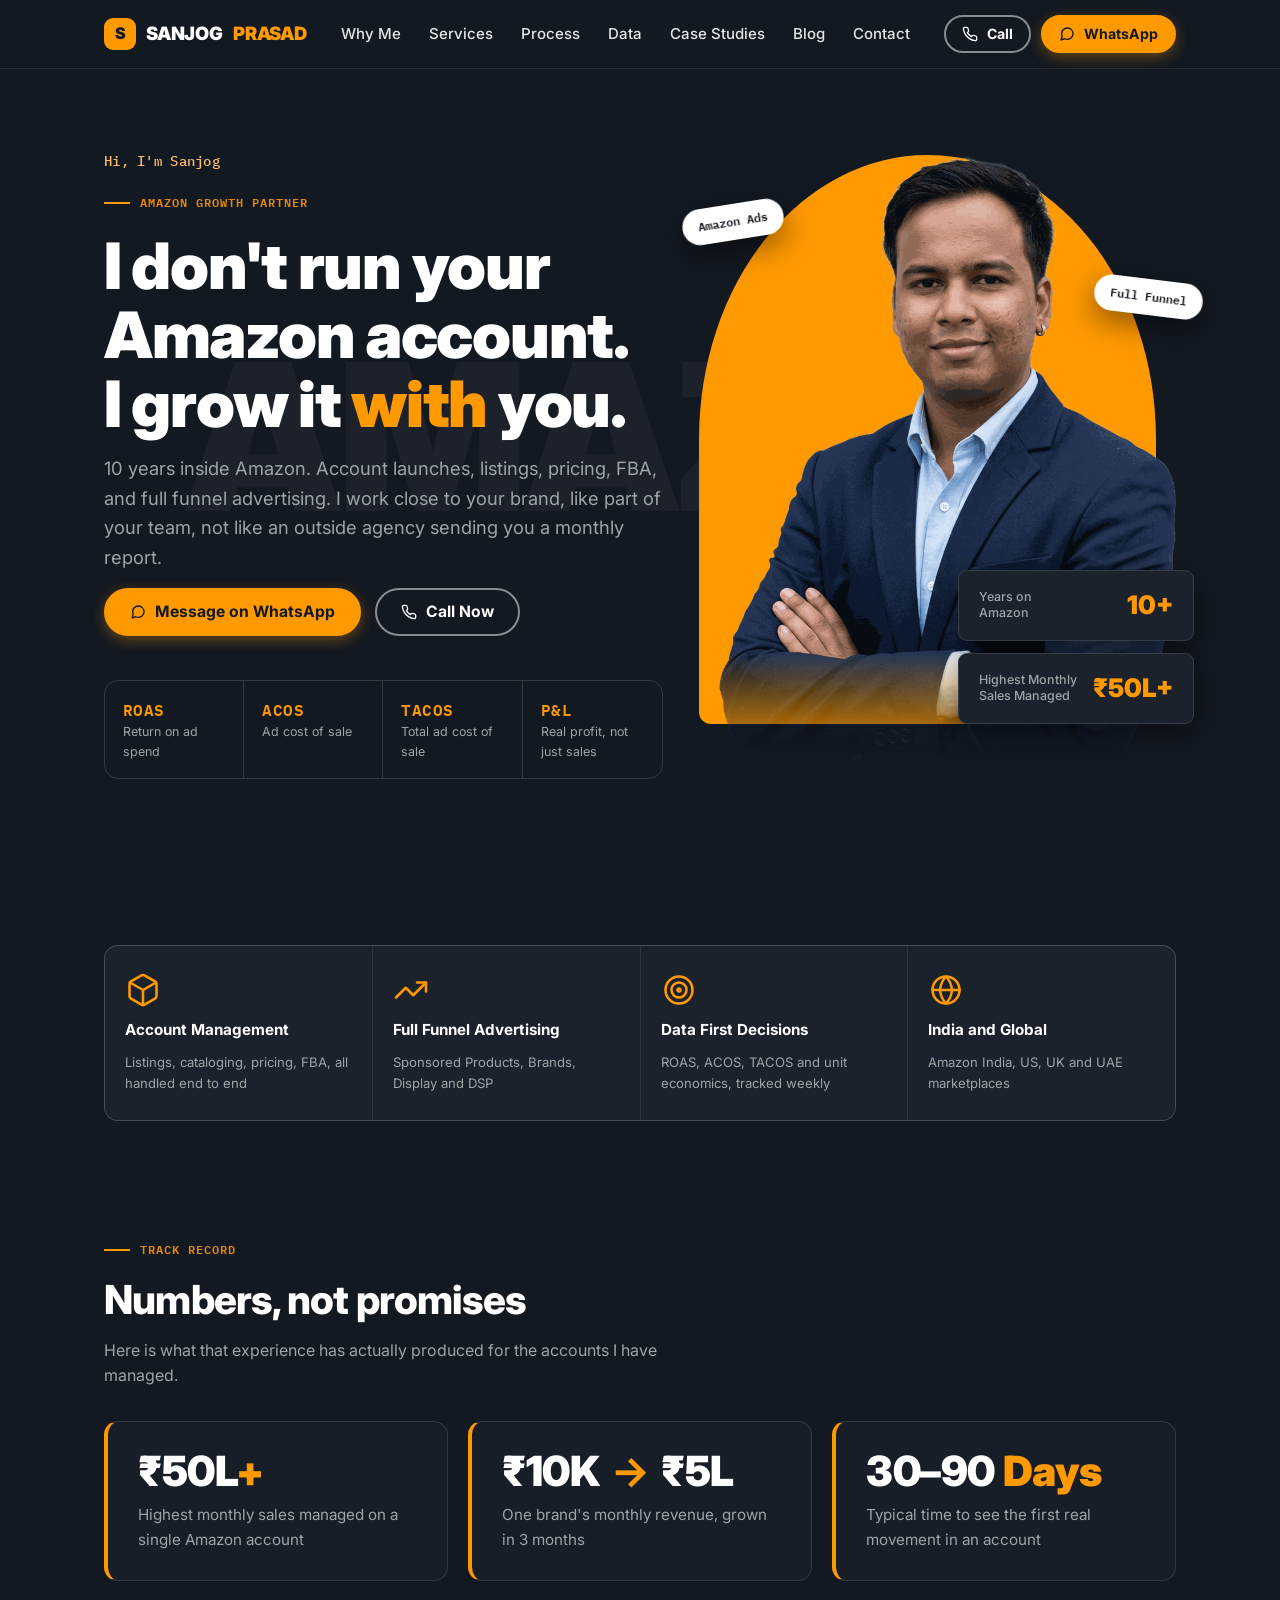
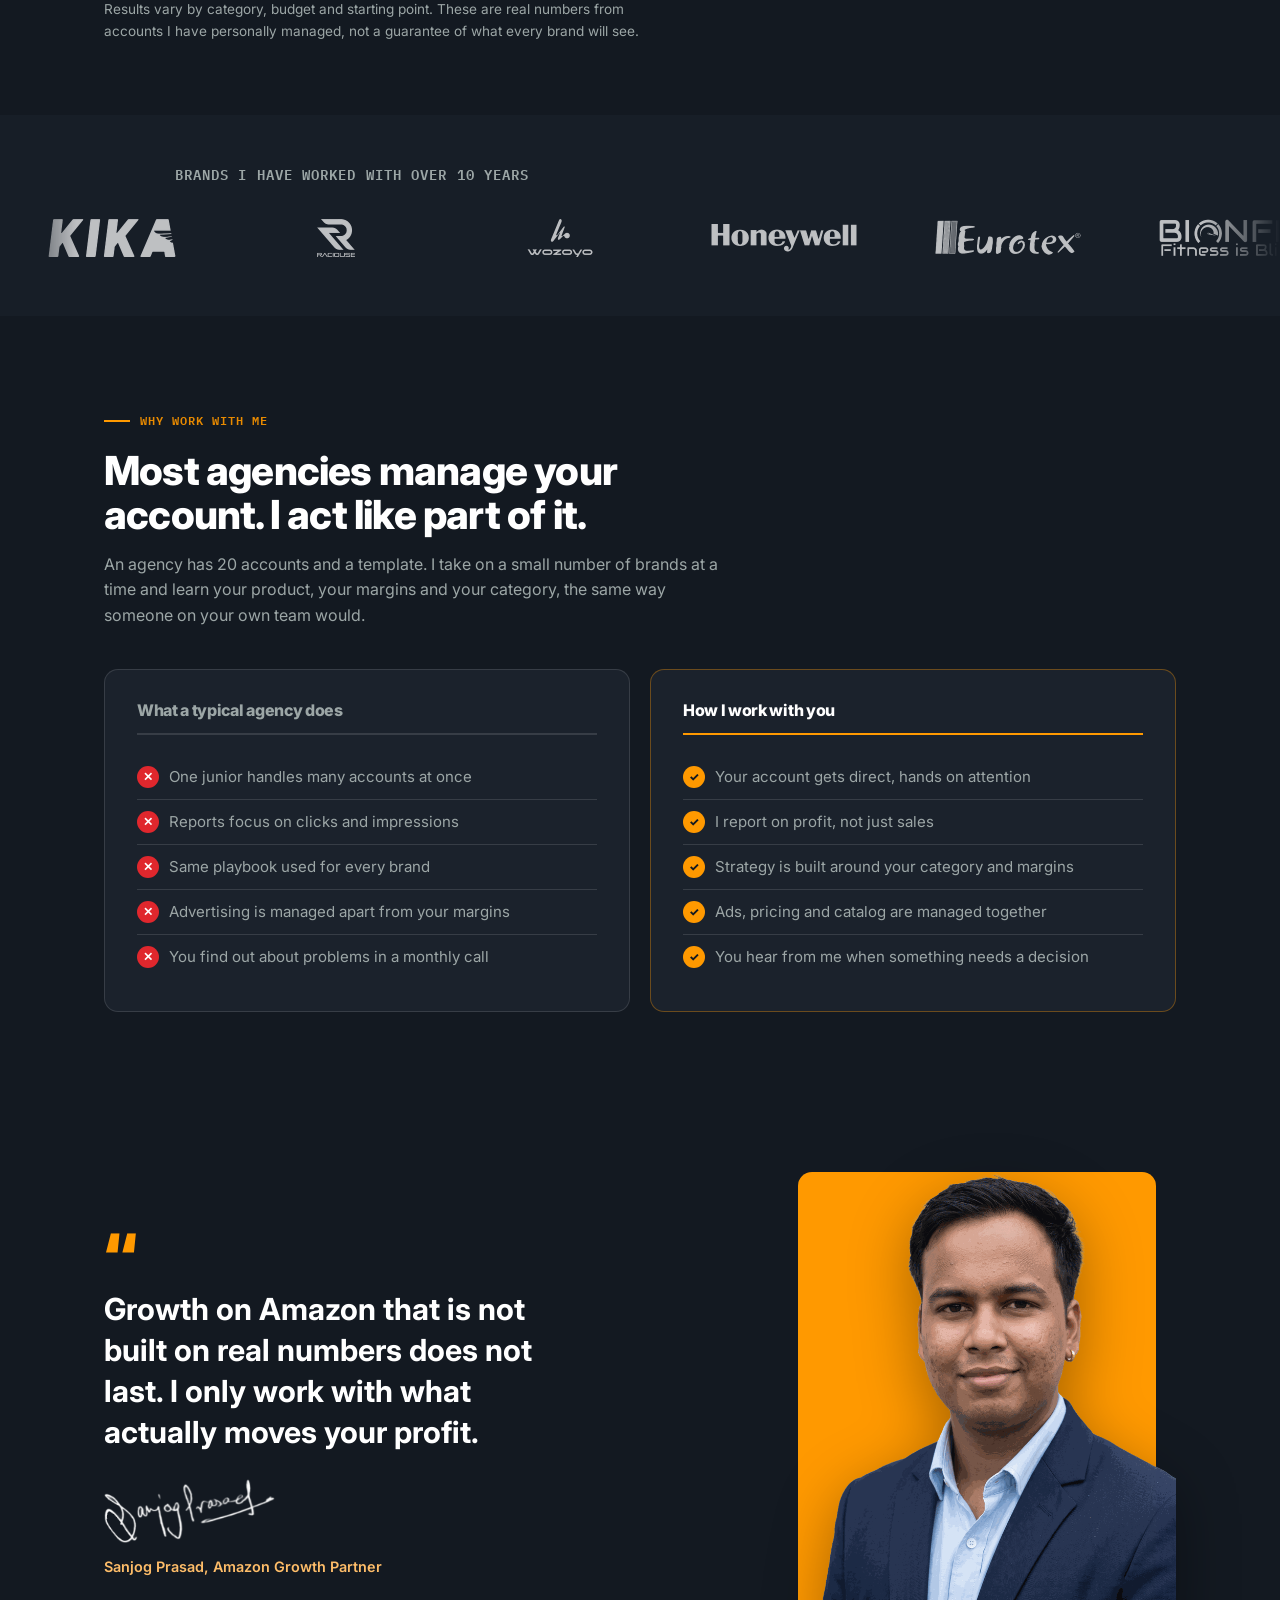
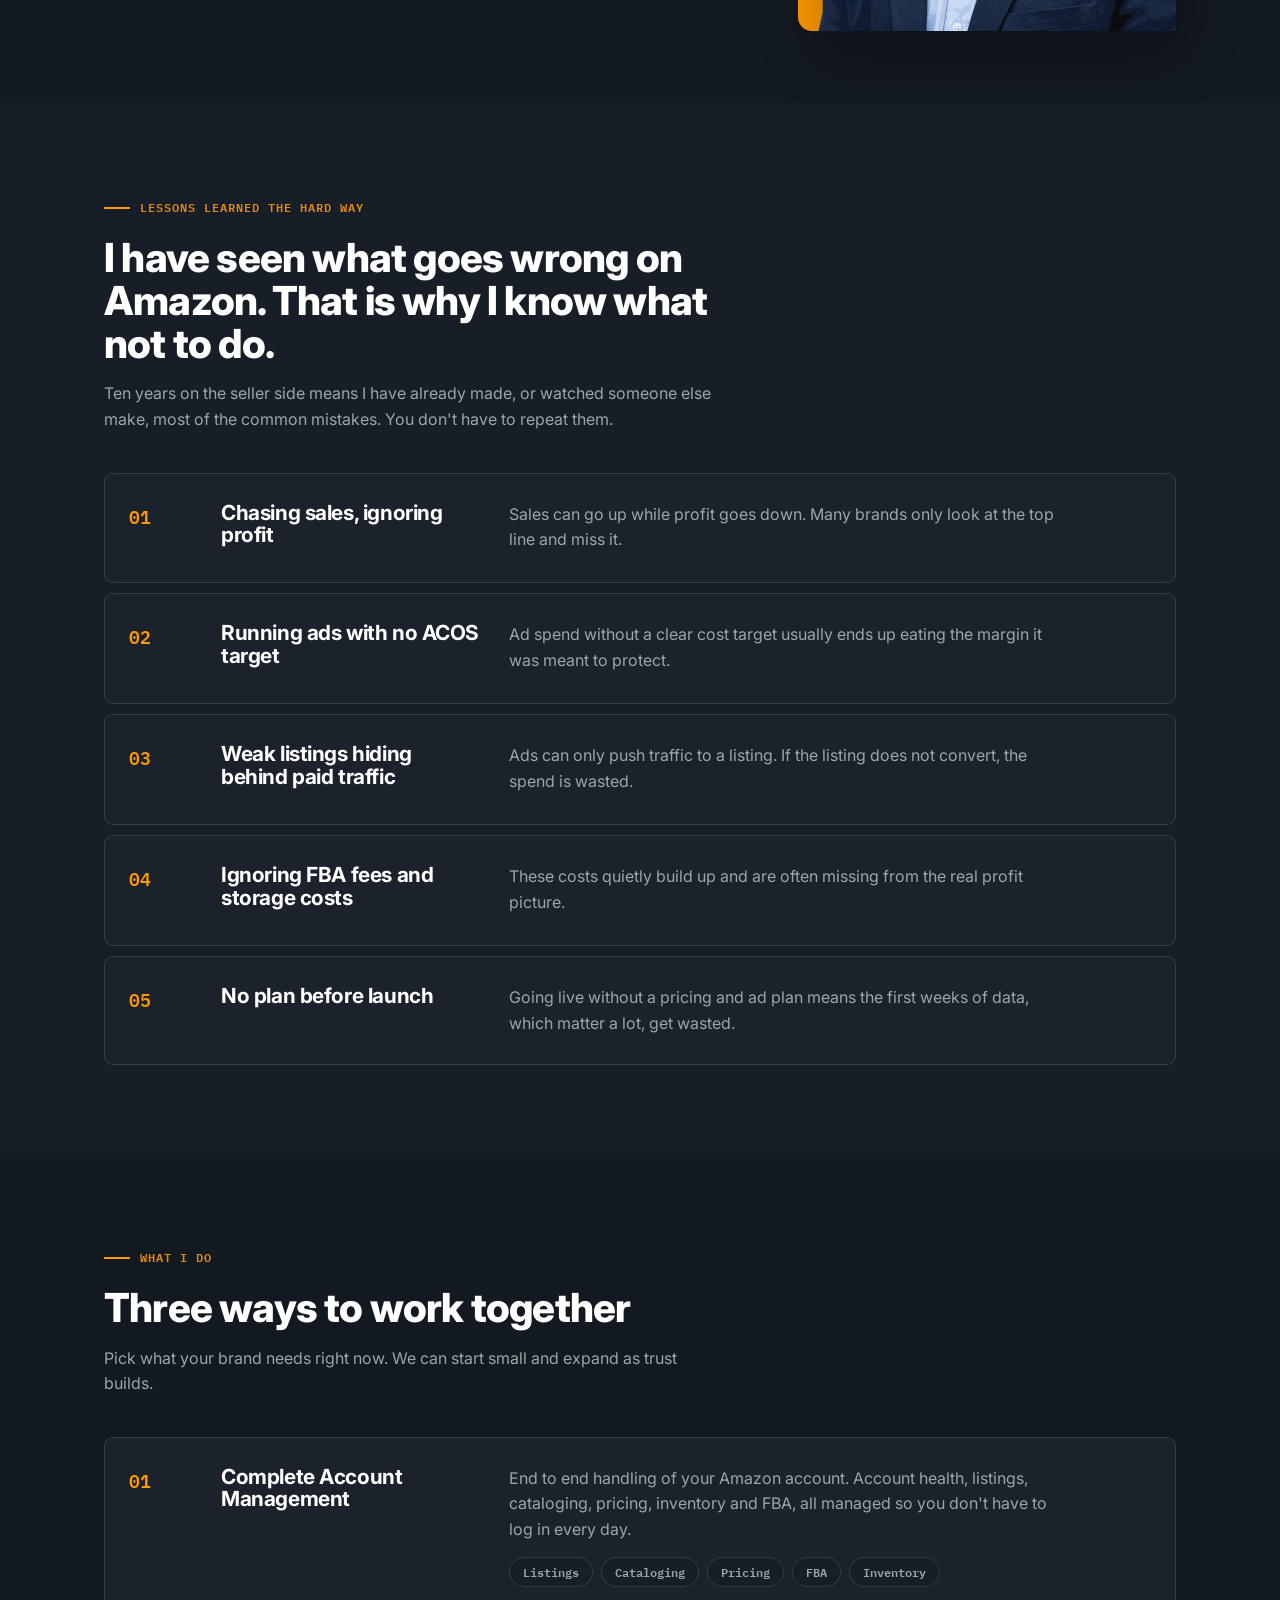
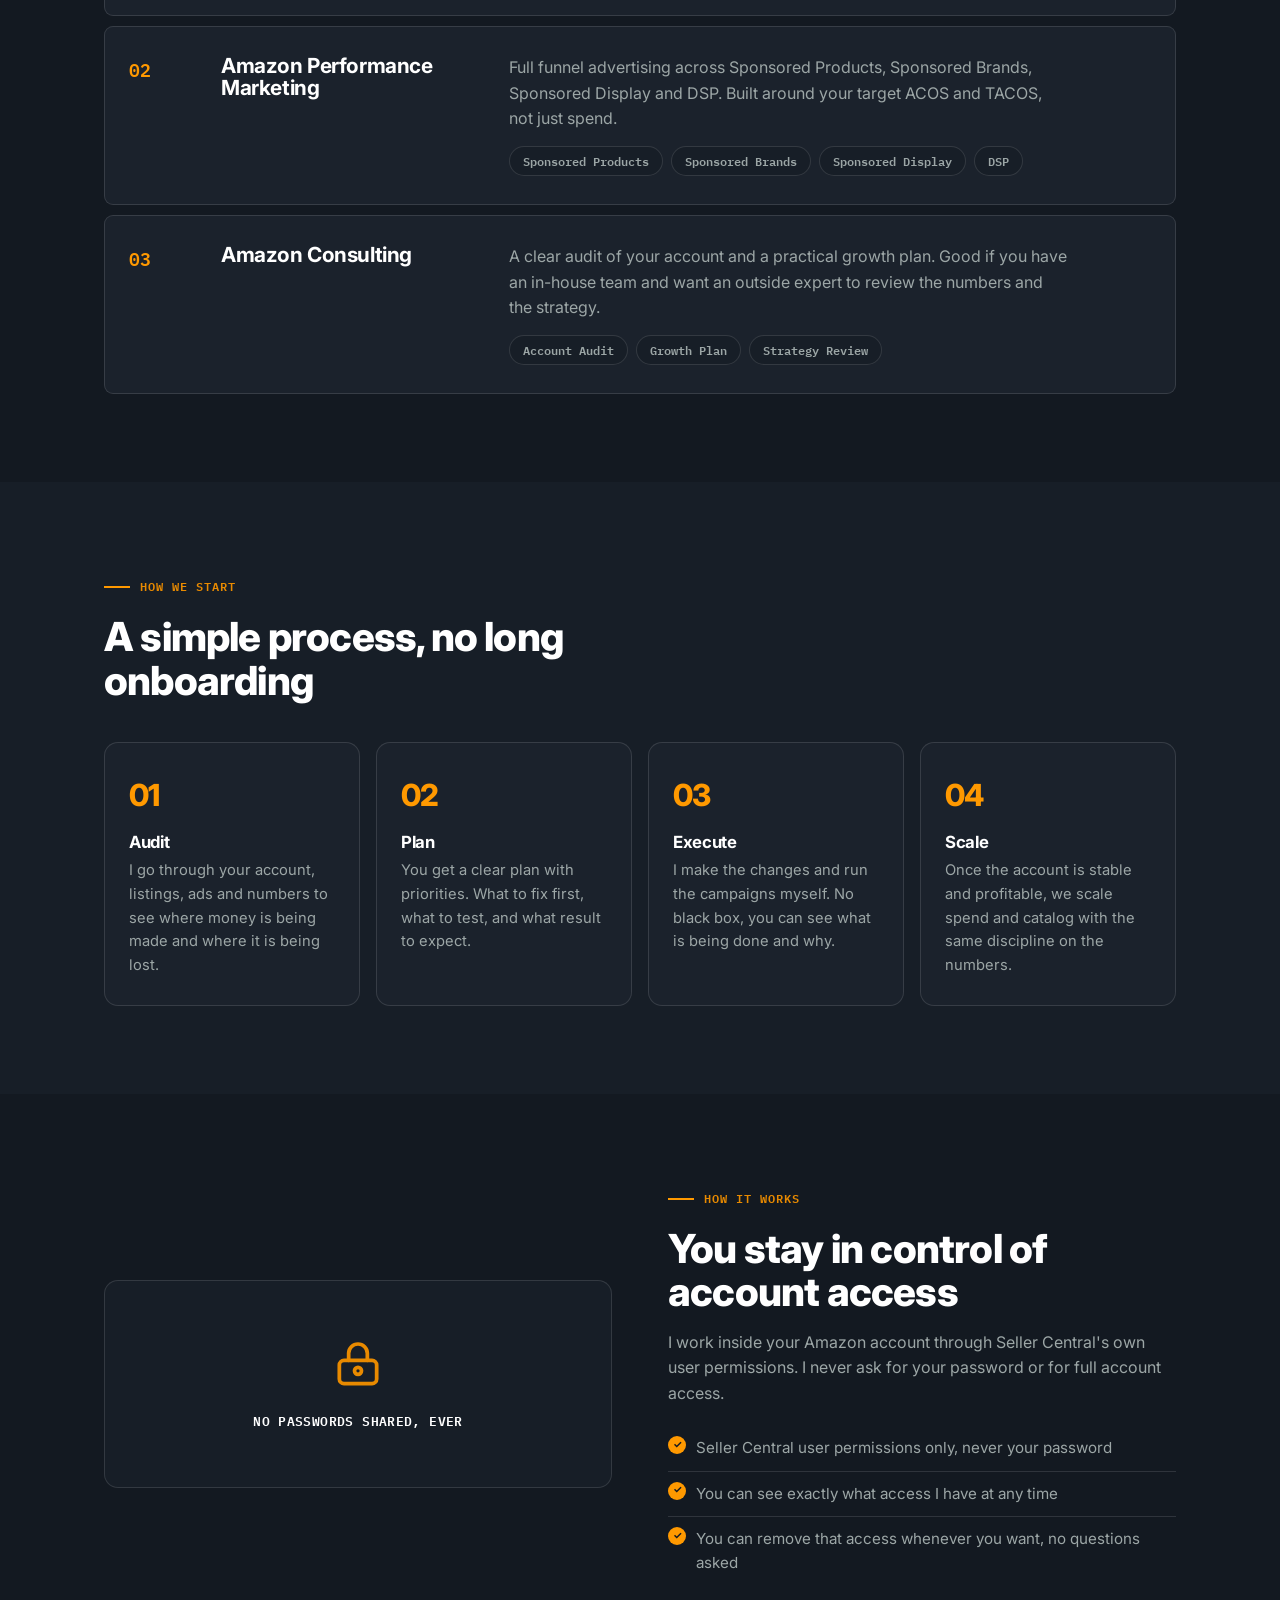
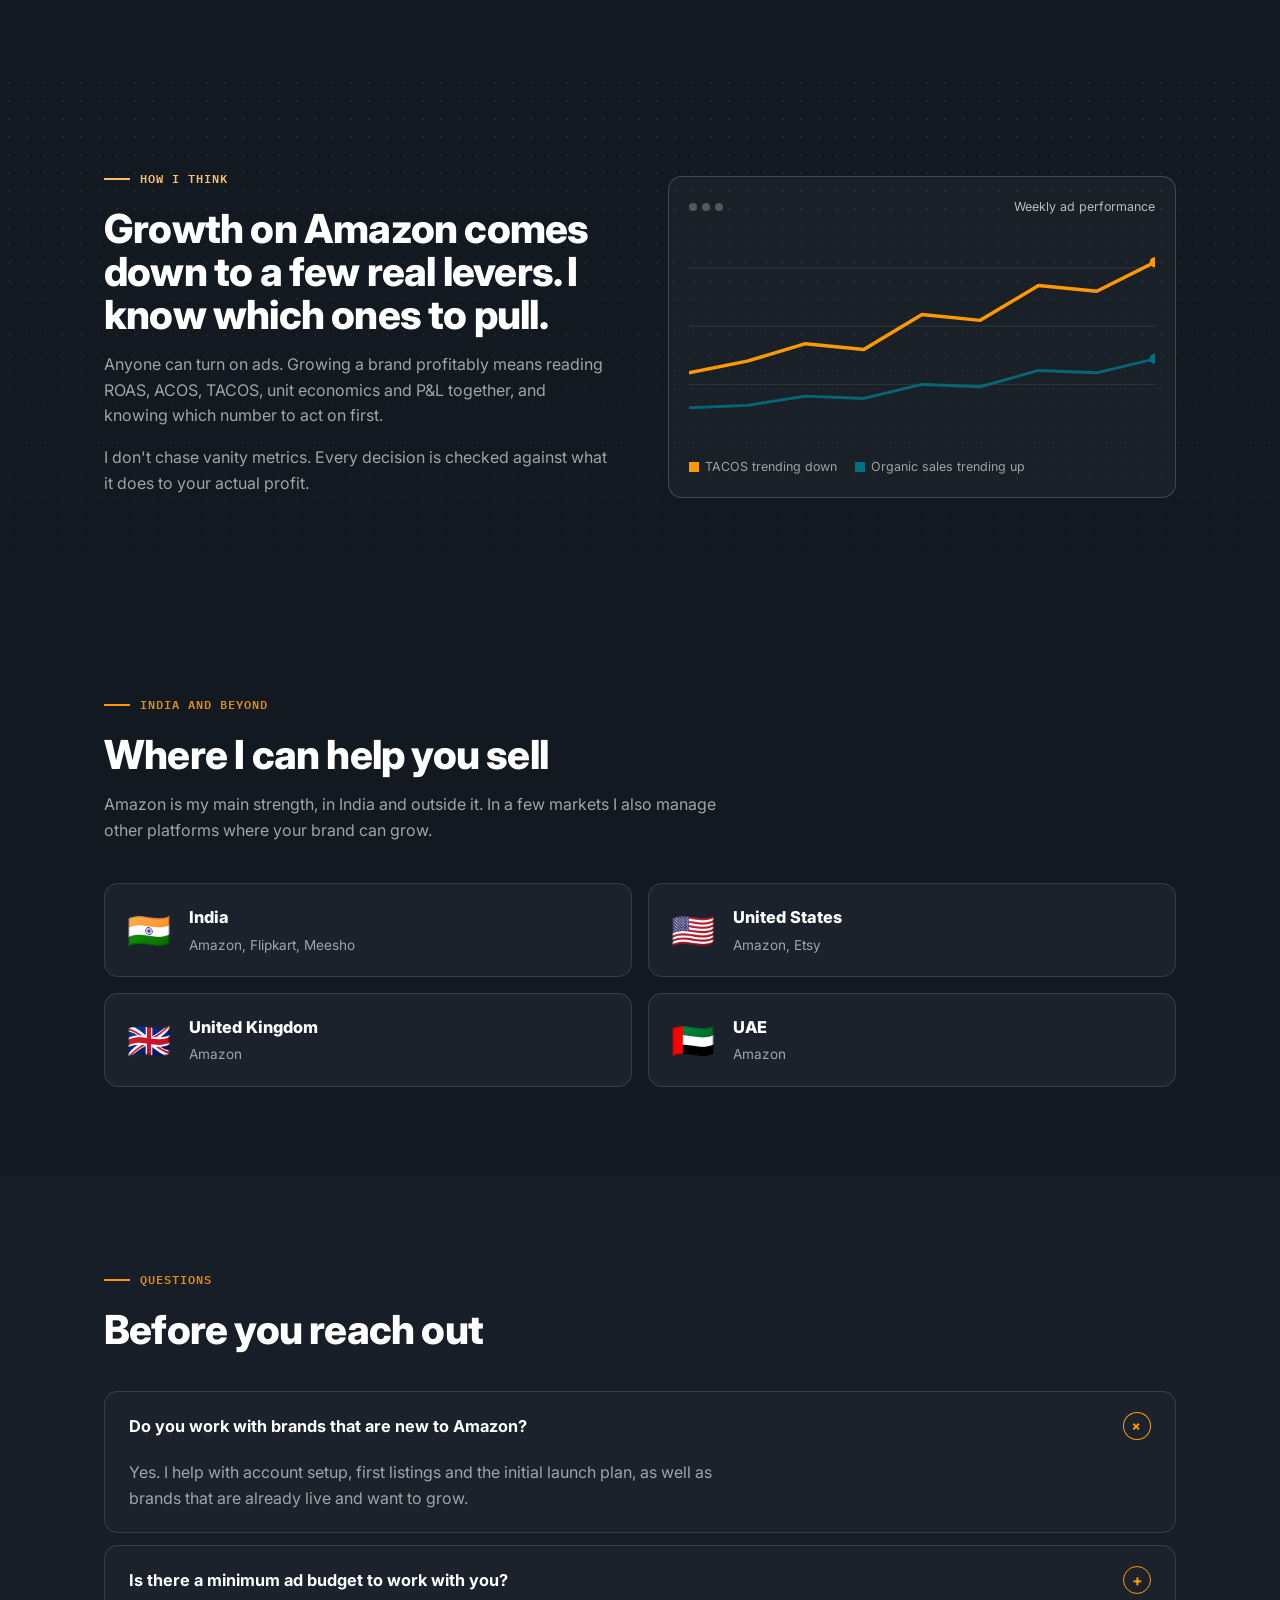
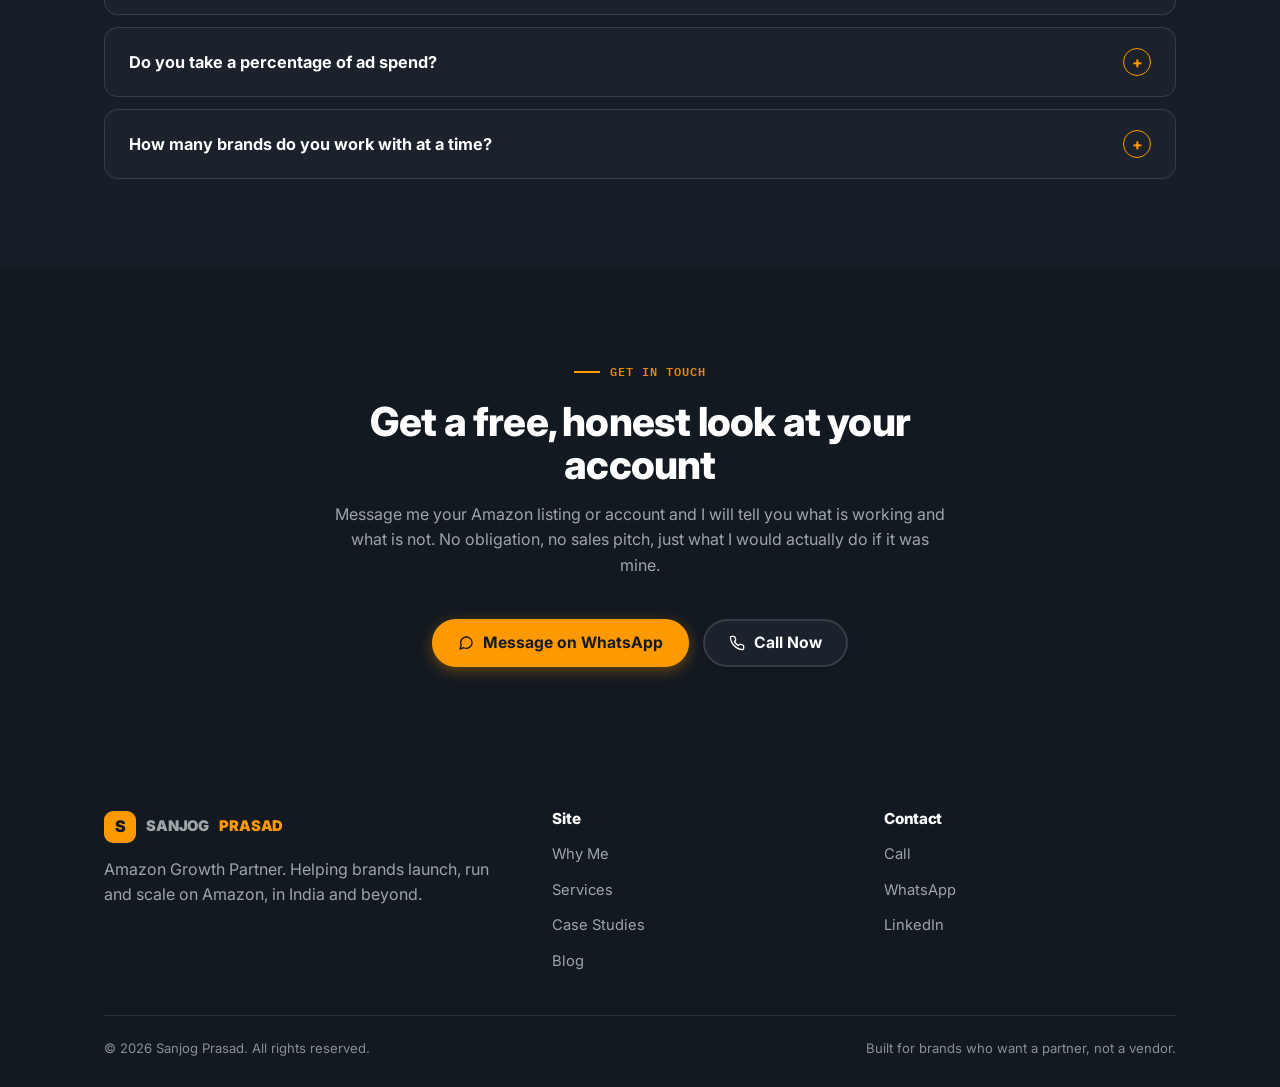
==== commit 94804ce6: "Add logos and update phone number" ====
--- a/index.html
+++ b/index.html
@@ -3,18 +3,19 @@
 <head>
 <meta charset="UTF-8">
 <meta name="viewport" content="width=device-width, initial-scale=1.0">
+<script>document.documentElement.classList.add('js');</script>
 <title>Sanjog Prasad | Amazon Growth Partner for Brands</title>
 <meta name="description" content="Sanjog Prasad helps brands grow on Amazon. 10 years of hands on experience in account management, listings, FBA and full funnel advertising. Works like an in-house partner, not an agency.">
-<link rel="canonical" href="https://sanjogprasad.com/">
+<link rel="canonical" href="https://theamazonmanager.com/">
 
 <meta property="og:title" content="Sanjog Prasad | Amazon Growth Partner">
 <meta property="og:description" content="10 years inside Amazon. Now working as a growth partner for brands, not just another agency.">
 <meta property="og:type" content="website">
-<meta property="og:url" content="https://sanjogprasad.com/">
+<meta property="og:url" content="https://theamazonmanager.com/">
 
 <link rel="preconnect" href="https://fonts.googleapis.com">
 <link rel="preconnect" href="https://fonts.gstatic.com" crossorigin>
-<link href="https://fonts.googleapis.com/css2?family=Archivo:wght@700;800;900&family=Inter:wght@400;500;600;700&display=swap" rel="stylesheet">
+<link href="https://fonts.googleapis.com/css2?family=Inter:wght@400;500;600;700;800;900&family=IBM+Plex+Mono:wght@500;600;700&display=swap" rel="stylesheet">
 <link rel="icon" href="favicon.svg" type="image/svg+xml">
 <link rel="stylesheet" href="css/style.css">
 
@@ -24,7 +25,7 @@
   "@type": "Person",
   "name": "Sanjog Prasad",
   "jobTitle": "Amazon Growth Partner",
-  "url": "https://sanjogprasad.com/",
+  "url": "https://theamazonmanager.com/",
   "worksFor": {
     "@type": "Organization",
     "name": "Sanjog Prasad"
@@ -37,7 +38,7 @@
   "@context": "https://schema.org",
   "@type": "ProfessionalService",
   "name": "Sanjog Prasad - Amazon Growth Partner",
-  "url": "https://sanjogprasad.com/",
+  "url": "https://theamazonmanager.com/",
   "areaServed": ["India", "United States", "United Kingdom", "United Arab Emirates"],
   "serviceType": ["Amazon Account Management", "Amazon Performance Marketing", "Amazon Consulting"]
 }
@@ -47,7 +48,7 @@
 
 <header class="site-header">
   <div class="wrap nav-row">
-    <a href="index.html" class="logo">SANJOG <span>PRASAD</span></a>
+    <a href="index.html" class="logo"><span class="logo-mark">S</span>SANJOG <span>PRASAD</span></a>
     <nav>
       <ul class="nav-links" id="navLinks">
         <li><a href="#why">Why Me</a></li>
@@ -69,8 +70,10 @@
 
 <!-- ============ HERO ============ -->
 <section class="hero">
+  <div class="hero-ghost-word" aria-hidden="true">AMAZON</div>
   <div class="wrap hero-grid">
     <div>
+      <p class="greeting">Hi, I'm Sanjog</p>
       <span class="tag">Amazon Growth Partner</span>
       <h1>I don't run your Amazon account.<br>I grow it <span class="accent">with</span> you.</h1>
       <p class="lead">10 years inside Amazon. Account launches, listings, pricing, FBA, and full funnel advertising. I work close to your brand, like part of your team, not like an outside agency sending you a monthly report.</p>
@@ -87,9 +90,20 @@
       </div>
     </div>
 
-    <div class="hero-photo-wrap photo-accent">
-      <div class="hero-years"><span class="n">10</span><span class="t">Years on<br>Amazon</span></div>
+    <div class="hero-arch-wrap">
+      <span class="sticker-tag sticker-1">Amazon Ads</span>
+      <span class="sticker-tag sticker-2">Full Funnel</span>
       <img src="assets/sanjog-portrait.png" alt="Sanjog Prasad, Amazon Growth Partner" class="hero-photo">
+      <div class="hero-stat-stack">
+        <div class="hero-stat-card">
+          <span class="lbl">Years on<br>Amazon</span>
+          <span class="num"><span data-counter-target="10" data-counter-duration="1200">10</span>+</span>
+        </div>
+        <div class="hero-stat-card">
+          <span class="lbl">Highest Monthly<br>Sales Managed</span>
+          <span class="num">&#8377;<span data-counter-target="50" data-counter-suffix="L+" data-counter-duration="1400">50L+</span></span>
+        </div>
+      </div>
     </div>
   </div>
 </section>
@@ -125,50 +139,54 @@
 <!-- ============ REAL NUMBERS ============ -->
 <section class="section" style="padding-top:56px;padding-bottom:56px;">
   <div class="wrap">
-    <div class="section-head" style="margin-bottom:32px;">
+    <div class="section-head reveal" style="margin-bottom:32px;">
       <span class="tag">Track record</span>
       <h2>Numbers, not promises</h2>
       <p>Here is what that experience has actually produced for the accounts I have managed.</p>
     </div>
 
-    <div class="result-grid">
+    <div class="result-grid reveal">
       <div class="result-card">
-        <div class="result-num">&#8377;50L<span class="plus">+</span></div>
+        <div class="result-num">&#8377;<span data-counter-target="50" data-counter-suffix="L" data-counter-duration="1400">50L</span><span class="plus">+</span></div>
         <div class="result-label">Highest monthly sales managed on a single Amazon account</div>
       </div>
       <div class="result-card">
-        <div class="result-num">&#8377;10K <span class="arrow">&#8594;</span> &#8377;5L</div>
+        <div class="result-num">&#8377;10K <span class="arrow">&#8594;</span> &#8377;<span data-counter-target="5" data-counter-suffix="L" data-counter-duration="1400">5L</span></div>
         <div class="result-label">One brand's monthly revenue, grown in 3 months</div>
       </div>
+      <div class="result-card">
+        <div class="result-num">30&ndash;90 <span class="plus">Days</span></div>
+        <div class="result-label">Typical time to see the first real movement in an account</div>
+      </div>
     </div>
     <p class="small" style="margin-top:18px;">Results vary by category, budget and starting point. These are real numbers from accounts I have personally managed, not a guarantee of what every brand will see.</p>
   </div>
 </section>
 
-<!-- ============ CURRENT BRAND PARTNERS (placeholder logos, replace with real ones) ============ -->
+<!-- ============ BRANDS I HAVE WORKED WITH ============ -->
 <section class="section section-soft" style="padding-top:48px;padding-bottom:48px;">
   <div class="wrap">
-    <p class="small center" style="text-transform:uppercase;letter-spacing:0.08em;font-weight:600;margin-bottom:24px;">Brands I'm currently working with</p>
+    <p class="small center" style="font-family:var(--font-mono);text-transform:uppercase;letter-spacing:0.08em;font-weight:600;margin-bottom:24px;">Brands I have worked with over 10 years</p>
   </div>
   <div class="logo-marquee">
     <div class="logo-track">
-      <div class="logo-chip">Brand Logo</div>
-      <div class="logo-chip">Brand Logo</div>
-      <div class="logo-chip">Brand Logo</div>
-      <div class="logo-chip">Brand Logo</div>
-      <div class="logo-chip">Brand Logo</div>
-      <div class="logo-chip">Brand Logo</div>
-      <div class="logo-chip">Brand Logo</div>
-      <div class="logo-chip">Brand Logo</div>
-      <!-- duplicated set for a seamless loop, keep identical to the row above -->
-      <div class="logo-chip">Brand Logo</div>
-      <div class="logo-chip">Brand Logo</div>
-      <div class="logo-chip">Brand Logo</div>
-      <div class="logo-chip">Brand Logo</div>
-      <div class="logo-chip">Brand Logo</div>
-      <div class="logo-chip">Brand Logo</div>
-      <div class="logo-chip">Brand Logo</div>
-      <div class="logo-chip">Brand Logo</div>
+      <img class="brand-logo" src="assets/brands/kika.png" alt="KIKA" width="180" height="60" loading="lazy">
+      <img class="brand-logo" src="assets/brands/raciouse.png" alt="Raciouse" width="180" height="60" loading="lazy">
+      <img class="brand-logo" src="assets/brands/wozoyo.png" alt="Wozoyo" width="180" height="60" loading="lazy">
+      <img class="brand-logo" src="assets/brands/honeywell.png" alt="Honeywell" width="180" height="60" loading="lazy">
+      <img class="brand-logo" src="assets/brands/eurotex.png" alt="Eurotex" width="180" height="60" loading="lazy">
+      <img class="brand-logo" src="assets/brands/bionfit.png" alt="BionFit" width="180" height="60" loading="lazy">
+      <img class="brand-logo" src="assets/brands/werfit.png" alt="WeRFIT" width="180" height="60" loading="lazy">
+      <img class="brand-logo" src="assets/brands/fabcafe.png" alt="FabCafe" width="180" height="60" loading="lazy">
+      <!-- second copy for a seamless loop. Keep it identical to the set above. -->
+      <img class="brand-logo" src="assets/brands/kika.png" alt="" width="180" height="60" loading="lazy">
+      <img class="brand-logo" src="assets/brands/raciouse.png" alt="" width="180" height="60" loading="lazy">
+      <img class="brand-logo" src="assets/brands/wozoyo.png" alt="" width="180" height="60" loading="lazy">
+      <img class="brand-logo" src="assets/brands/honeywell.png" alt="" width="180" height="60" loading="lazy">
+      <img class="brand-logo" src="assets/brands/eurotex.png" alt="" width="180" height="60" loading="lazy">
+      <img class="brand-logo" src="assets/brands/bionfit.png" alt="" width="180" height="60" loading="lazy">
+      <img class="brand-logo" src="assets/brands/werfit.png" alt="" width="180" height="60" loading="lazy">
+      <img class="brand-logo" src="assets/brands/fabcafe.png" alt="" width="180" height="60" loading="lazy">
     </div>
   </div>
 </section>
@@ -176,13 +194,13 @@
 <!-- ============ WHY NOT AN AGENCY ============ -->
 <section class="section" id="why">
   <div class="wrap">
-    <div class="section-head">
+    <div class="section-head reveal">
       <span class="tag">Why work with me</span>
       <h2>Most agencies manage your account. I act like part of it.</h2>
       <p>An agency has 20 accounts and a template. I take on a small number of brands at a time and learn your product, your margins and your category, the same way someone on your own team would.</p>
     </div>
 
-    <div class="compare">
+    <div class="compare reveal">
       <div class="compare-col theirs">
         <h4>What a typical agency does</h4>
         <ul class="compare-list">
@@ -209,7 +227,7 @@
 
 <!-- ============ MANIFESTO ============ -->
 <section class="manifesto">
-  <div class="wrap manifesto-grid">
+  <div class="wrap manifesto-grid reveal">
     <div>
       <span class="mark">&ldquo;</span>
       <p>Growth on Amazon that is not built on real numbers does not last. I only work with what actually moves your profit.</p>
@@ -225,13 +243,13 @@
 <!-- ============ COMMON MISTAKES ============ -->
 <section class="section section-soft">
   <div class="wrap">
-    <div class="section-head">
+    <div class="section-head reveal">
       <span class="tag">Lessons learned the hard way</span>
       <h2>I have seen what goes wrong on Amazon. That is why I know what not to do.</h2>
       <p>Ten years on the seller side means I have already made, or watched someone else make, most of the common mistakes. You don't have to repeat them.</p>
     </div>
 
-    <div class="ledger">
+    <div class="ledger reveal">
       <div class="ledger-row">
         <div class="no">01</div>
         <h3>Chasing sales, ignoring profit</h3>
@@ -264,27 +282,51 @@
 <!-- ============ SERVICES ============ -->
 <section class="section" id="services">
   <div class="wrap">
-    <div class="section-head">
+    <div class="section-head reveal">
       <span class="tag">What I do</span>
       <h2>Three ways to work together</h2>
       <p>Pick what your brand needs right now. We can start small and expand as trust builds.</p>
     </div>
 
-    <div class="ledger">
+    <div class="ledger reveal">
       <div class="ledger-row">
         <div class="no">01</div>
         <h3>Complete Account Management</h3>
-        <p class="col-desc">End to end handling of your Amazon account. Account health, listings, cataloging, pricing, inventory and FBA, all managed so you don't have to log in every day.</p>
+        <div class="col-desc">
+          <p>End to end handling of your Amazon account. Account health, listings, cataloging, pricing, inventory and FBA, all managed so you don't have to log in every day.</p>
+          <div class="chip-row">
+            <span class="chip">Listings</span>
+            <span class="chip">Cataloging</span>
+            <span class="chip">Pricing</span>
+            <span class="chip">FBA</span>
+            <span class="chip">Inventory</span>
+          </div>
+        </div>
       </div>
       <div class="ledger-row">
         <div class="no">02</div>
         <h3>Amazon Performance Marketing</h3>
-        <p class="col-desc">Full funnel advertising across Sponsored Products, Sponsored Brands, Sponsored Display and DSP. Built around your target ACOS and TACOS, not just spend.</p>
+        <div class="col-desc">
+          <p>Full funnel advertising across Sponsored Products, Sponsored Brands, Sponsored Display and DSP. Built around your target ACOS and TACOS, not just spend.</p>
+          <div class="chip-row">
+            <span class="chip">Sponsored Products</span>
+            <span class="chip">Sponsored Brands</span>
+            <span class="chip">Sponsored Display</span>
+            <span class="chip">DSP</span>
+          </div>
+        </div>
       </div>
       <div class="ledger-row">
         <div class="no">03</div>
         <h3>Amazon Consulting</h3>
-        <p class="col-desc">A clear audit of your account and a practical growth plan. Good if you have an in-house team and want an outside expert to review the numbers and the strategy.</p>
+        <div class="col-desc">
+          <p>A clear audit of your account and a practical growth plan. Good if you have an in-house team and want an outside expert to review the numbers and the strategy.</p>
+          <div class="chip-row">
+            <span class="chip">Account Audit</span>
+            <span class="chip">Growth Plan</span>
+            <span class="chip">Strategy Review</span>
+          </div>
+        </div>
       </div>
     </div>
   </div>
@@ -293,11 +335,11 @@
 <!-- ============ PROCESS ============ -->
 <section class="section section-soft" id="process">
   <div class="wrap">
-    <div class="section-head">
+    <div class="section-head reveal">
       <span class="tag">How we start</span>
       <h2>A simple process, no long onboarding</h2>
     </div>
-    <div class="steps">
+    <div class="steps reveal">
       <div class="step">
         <span class="no">01</span>
         <h3>Audit</h3>
@@ -318,6 +360,30 @@
         <h3>Scale</h3>
         <p>Once the account is stable and profitable, we scale spend and catalog with the same discipline on the numbers.</p>
       </div>
+    </div>
+  </div>
+</section>
+
+<!-- ============ SECURE ACCOUNT ACCESS ============ -->
+<section class="section">
+  <div class="wrap split reveal">
+    <div class="access-visual">
+      <svg width="56" height="56" viewBox="0 0 24 24" fill="none" stroke="currentColor" stroke-width="1.6" stroke-linecap="round" stroke-linejoin="round" style="color:var(--orange-dark);">
+        <rect x="4" y="10" width="16" height="10" rx="2"/>
+        <path d="M8 10V7a4 4 0 0 1 8 0v3"/>
+        <circle cx="12" cy="14.5" r="1.5"/>
+      </svg>
+      <div class="access-caption">No passwords shared, ever</div>
+    </div>
+    <div>
+      <span class="tag">How it works</span>
+      <h2>You stay in control of account access</h2>
+      <p>I work inside your Amazon account through Seller Central's own user permissions. I never ask for your password or for full account access.</p>
+      <ul class="access-list">
+        <li>Seller Central user permissions only, never your password</li>
+        <li>You can see exactly what access I have at any time</li>
+        <li>You can remove that access whenever you want, no questions asked</li>
+      </ul>
     </div>
   </div>
 </section>
@@ -328,8 +394,8 @@
     <div>
       <span class="tag">How I think</span>
       <h2>Growth on Amazon comes down to a few real levers. I know which ones to pull.</h2>
-      <p style="color:#C7CCCC;">Anyone can turn on ads. Growing a brand profitably means reading ROAS, ACOS, TACOS, unit economics and P&amp;L together, and knowing which number to act on first.</p>
-      <p style="color:#C7CCCC;">I don't chase vanity metrics. Every decision is checked against what it does to your actual profit.</p>
+      <p style="color:var(--ink-soft);">Anyone can turn on ads. Growing a brand profitably means reading ROAS, ACOS, TACOS, unit economics and P&amp;L together, and knowing which number to act on first.</p>
+      <p style="color:var(--ink-soft);">I don't chase vanity metrics. Every decision is checked against what it does to your actual profit.</p>
     </div>
     <div class="dash-mock">
       <div class="dash-top">
@@ -356,12 +422,12 @@
 <!-- ============ GLOBAL ============ -->
 <section class="section">
   <div class="wrap">
-    <div class="section-head">
+    <div class="section-head reveal">
       <span class="tag">India and beyond</span>
       <h2>Where I can help you sell</h2>
       <p>Amazon is my main strength, in India and outside it. In a few markets I also manage other platforms where your brand can grow.</p>
     </div>
-    <div class="country-grid">
+    <div class="country-grid reveal">
       <div class="country-card">
         <span class="flag" aria-hidden="true">&#127470;&#127475;</span>
         <div>
@@ -397,11 +463,11 @@
 <!-- ============ FAQ ============ -->
 <section class="section section-soft">
   <div class="wrap">
-    <div class="section-head">
+    <div class="section-head reveal">
       <span class="tag">Questions</span>
       <h2>Before you reach out</h2>
     </div>
-    <div class="faq-list">
+    <div class="faq-list reveal">
       <div class="faq-item open">
         <button class="faq-q"><span>Do you work with brands that are new to Amazon?</span><span class="icon">+</span></button>
         <div class="faq-a"><p>Yes. I help with account setup, first listings and the initial launch plan, as well as brands that are already live and want to grow.</p></div>
@@ -425,14 +491,14 @@
 <!-- ============ CONTACT ============ -->
 <section class="section" id="contact">
   <div class="wrap center">
-    <div class="section-head" style="margin-left:auto;margin-right:auto;">
+    <div class="section-head reveal" style="margin-left:auto;margin-right:auto;">
       <span class="tag">Get in touch</span>
-      <h2>Tell me about your brand</h2>
-      <p style="margin-left:auto;margin-right:auto;">The fastest way to start is a short call or a message on WhatsApp. Tell me what you sell and what is not working right now.</p>
+      <h2>Get a free, honest look at your account</h2>
+      <p style="margin-left:auto;margin-right:auto;">Message me your Amazon listing or account and I will tell you what is working and what is not. No obligation, no sales pitch, just what I would actually do if it was mine.</p>
     </div>
     <div class="btn-row" style="justify-content:center;">
-      <a href="https://wa.me/919211227123?text=Hi%20Sanjog%2C%20I%20want%20to%20talk%20about%20my%20Amazon%20business." class="btn btn-orange" target="_blank" rel="noopener">Message on WhatsApp</a>
-      <a href="tel:+919211227123" class="btn btn-navy">Call Now</a>
+      <a href="https://wa.me/919211227123?text=Hi%20Sanjog%2C%20I%20want%20to%20talk%20about%20my%20Amazon%20business." class="btn btn-orange" target="_blank" rel="noopener"><svg width="16" height="16" viewBox="0 0 24 24" fill="none" stroke="currentColor" stroke-width="2" stroke-linecap="round" stroke-linejoin="round"><path d="M21 11.5a8.38 8.38 0 0 1-.9 3.8 8.5 8.5 0 0 1-7.6 4.7 8.38 8.38 0 0 1-3.8-.9L3 21l1.9-5.7a8.38 8.38 0 0 1-.9-3.8 8.5 8.5 0 0 1 4.7-7.6 8.38 8.38 0 0 1 3.8-.9h.5a8.48 8.48 0 0 1 8 8v.5Z"/></svg>Message on WhatsApp</a>
+      <a href="tel:+919211227123" class="btn btn-navy"><svg width="16" height="16" viewBox="0 0 24 24" fill="none" stroke="currentColor" stroke-width="2" stroke-linecap="round" stroke-linejoin="round"><path d="M22 16.92v3a2 2 0 0 1-2.18 2 19.79 19.79 0 0 1-8.63-3.07 19.5 19.5 0 0 1-6-6 19.79 19.79 0 0 1-3.07-8.67A2 2 0 0 1 4.11 2h3a2 2 0 0 1 2 1.72c.13.96.36 1.9.7 2.81a2 2 0 0 1-.45 2.11L8.09 9.91a16 16 0 0 0 6 6l1.27-1.27a2 2 0 0 1 2.11-.45c.91.34 1.85.57 2.81.7A2 2 0 0 1 22 16.92Z"/></svg>Call Now</a>
     </div>
   </div>
 </section>
@@ -441,8 +507,8 @@
   <div class="wrap">
     <div class="footer-grid">
       <div>
-        <a href="index.html" class="logo">SANJOG <span>PRASAD</span></a>
-        <p style="color:#8A9090;margin-top:14px;">Amazon Growth Partner. Helping brands launch, run and scale on Amazon, in India and beyond.</p>
+        <a href="index.html" class="logo"><span class="logo-mark">S</span>SANJOG <span>PRASAD</span></a>
+        <p style="color:var(--ink-soft);margin-top:14px;">Amazon Growth Partner. Helping brands launch, run and scale on Amazon, in India and beyond.</p>
       </div>
       <div>
         <h4>Site</h4>
@@ -458,8 +524,7 @@
         <ul>
           <li><a href="tel:+919211227123">Call</a></li>
           <li><a href="https://wa.me/919211227123" target="_blank" rel="noopener">WhatsApp</a></li>
-          <li><a href="mailto:hello@sanjogprasad.com">hello@sanjogprasad.com</a></li>
-          <li><a href="https://linkedin.com/in/sanjog-prasad" target="_blank" rel="noopener">LinkedIn</a></li>
+          <li><a href="https://linkedin.com/in/" target="_blank" rel="noopener">LinkedIn</a></li>
         </ul>
       </div>
     </div>
